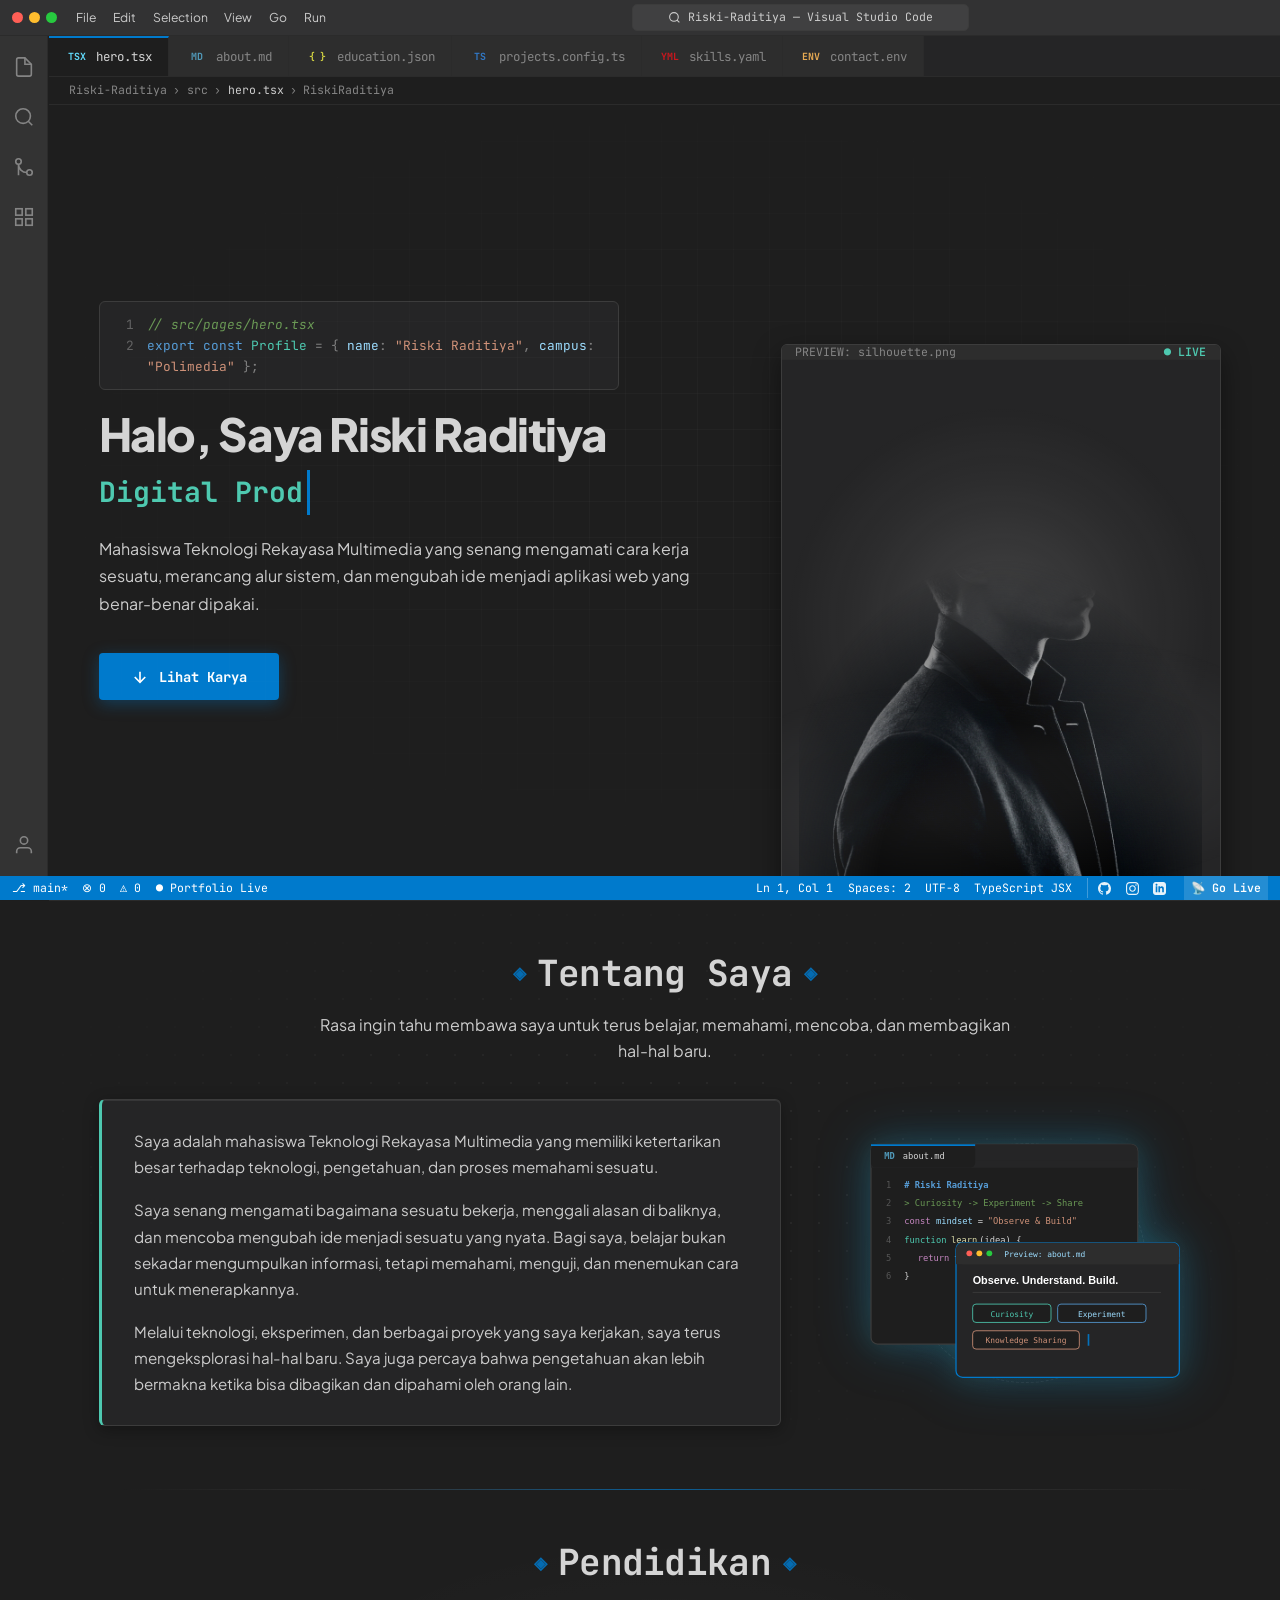
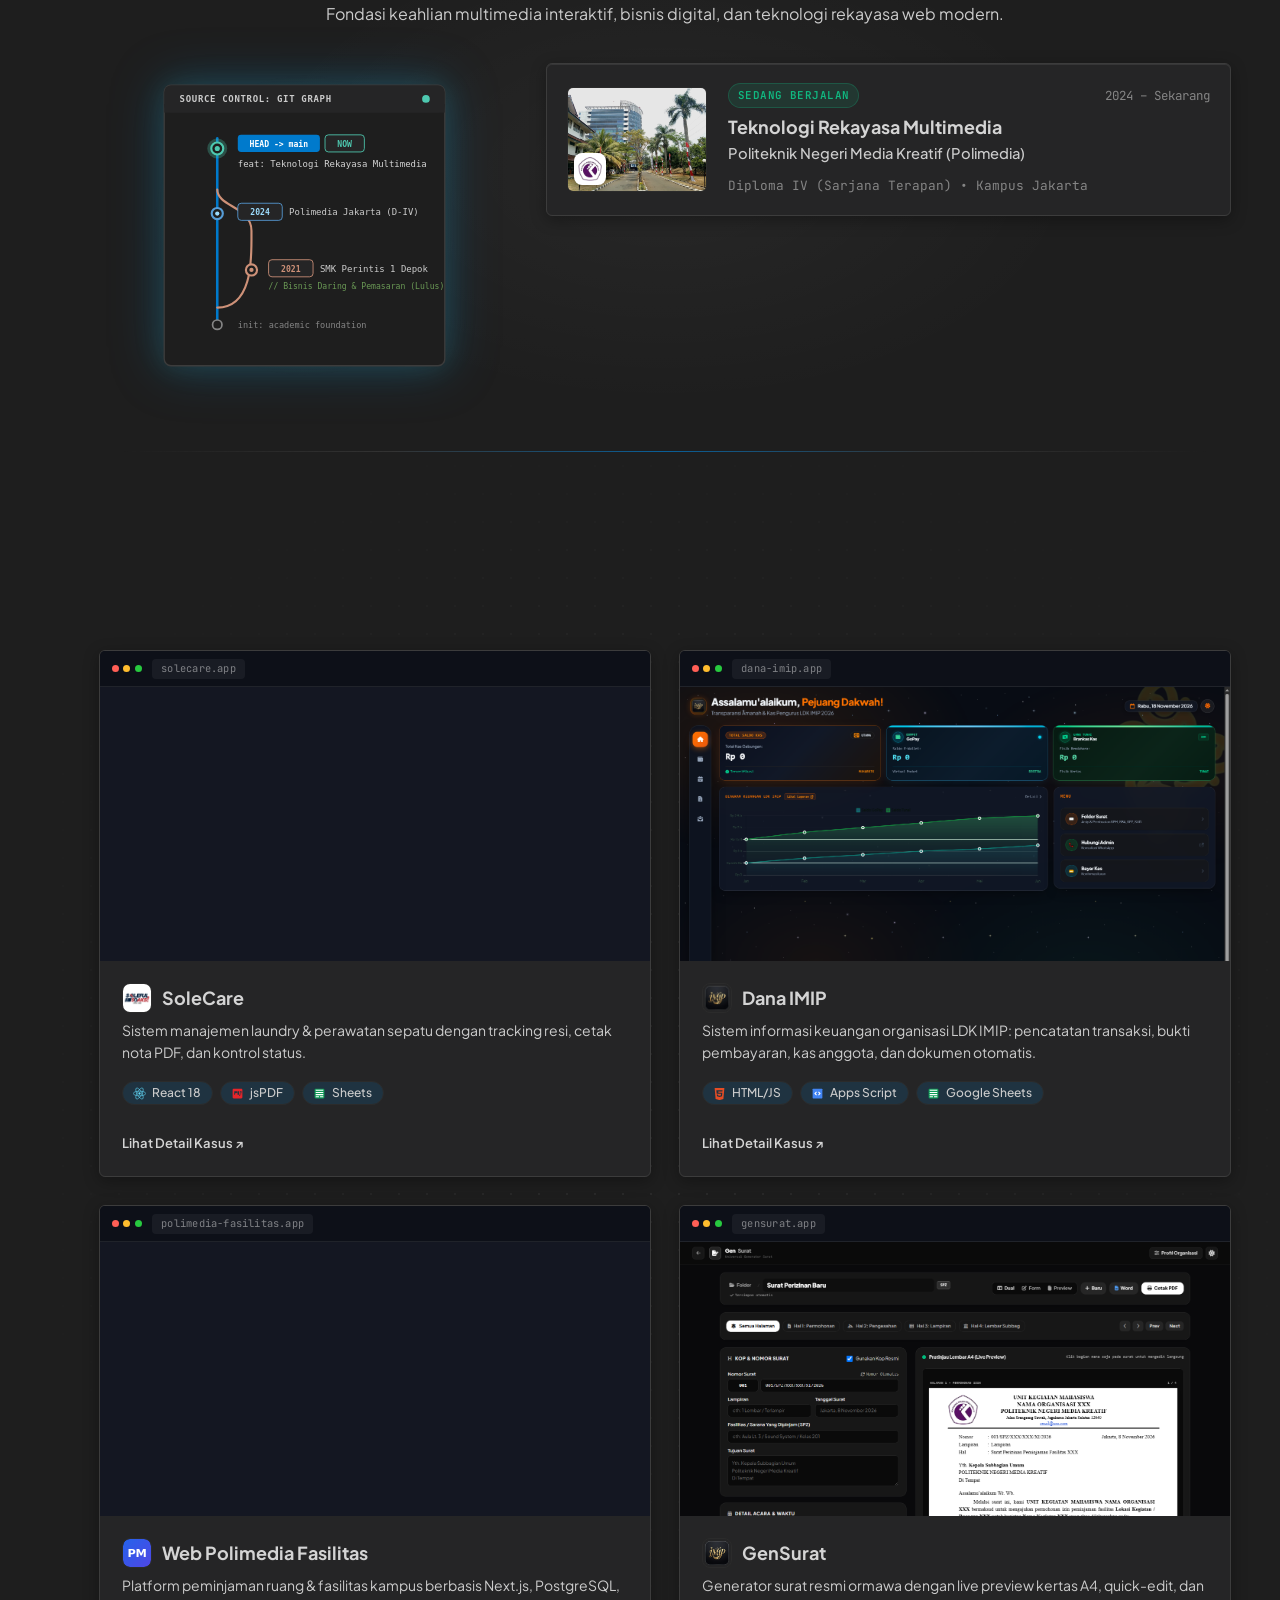
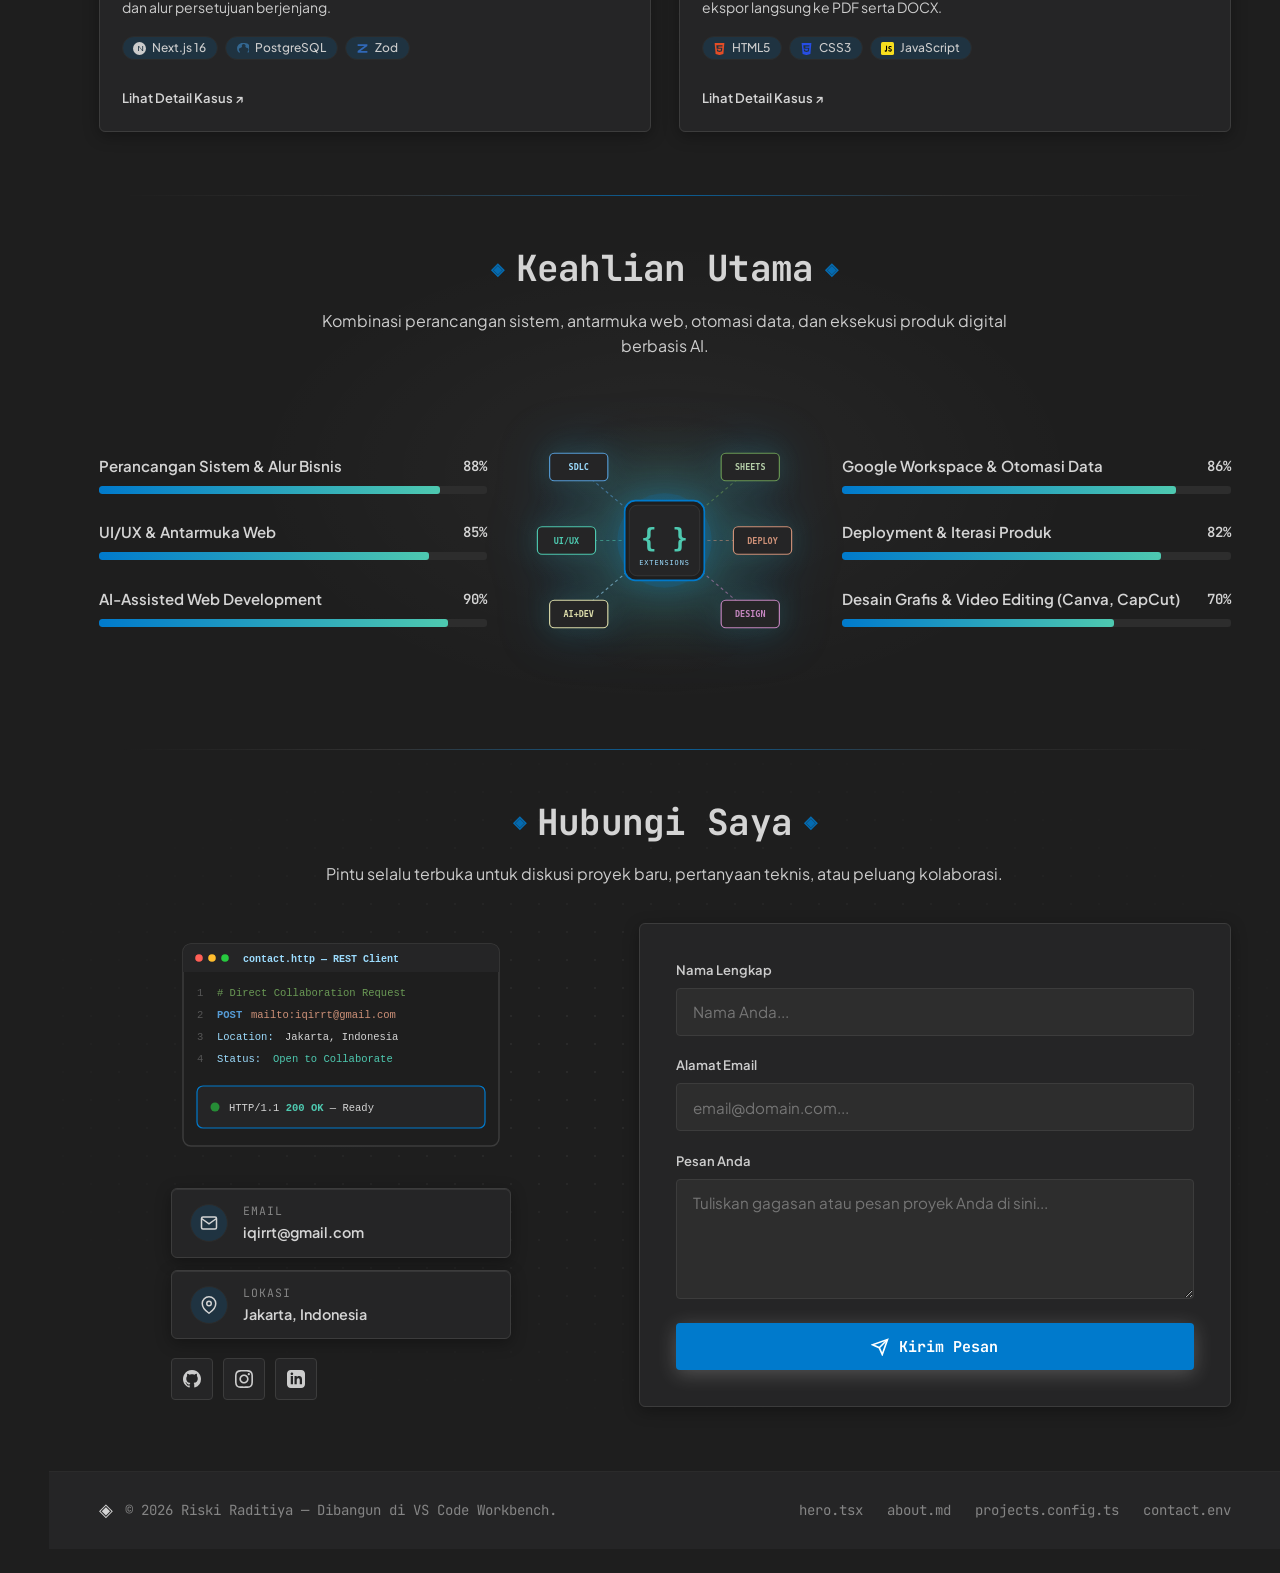
==== index.html @ ccff0685 "refactor(vscode): hapus mode terang & terminal strip, pindah tombol sosmed ke kontak dan statusbar G" ====
<!DOCTYPE html>
<html lang="id" data-theme="dark">
<head>
  <meta charset="UTF-8">
  <meta name="viewport" content="width=device-width, initial-scale=1.0, viewport-fit=cover">
  <meta name="description" content="Portofolio Web & Kreatif — Desain antarmuka modern, performa tinggi, dan pengalaman digital bernuansa VS Code Dark+.">
  <title>Portofolio Profesional — Web Developer & Creator</title>

  <link rel="preconnect" href="https://fonts.googleapis.com">
  <link rel="preconnect" href="https://fonts.gstatic.com" crossorigin>
  <link rel="stylesheet" href="https://fonts.googleapis.com/css2?family=JetBrains+Mono:ital,wght@0,400;0,500;0,600;0,700;1,400&family=Plus+Jakarta+Sans:ital,wght@0,400;0,500;0,600;0,700;0,800;1,400&family=Space+Grotesk:wght@500;600;700&display=swap">
  <link rel="stylesheet" href="css/style.css?v=vscode1">
  <link rel="stylesheet" href="css/vscode-theme.css?v=vscode3">
  <link rel="icon" href="data:image/svg+xml,<svg xmlns=%22http://www.w3.org/2000/svg%22 viewBox=%220 0 100 100%22><text y=%22.9em%22 font-size=%2290%22>◈</text></svg>">
</head>
<body>

  <!-- VS Code Window Title Bar -->
  <header class="vscode-titlebar" role="banner">
    <div class="vscode-titlebar-left">
      <div class="vscode-window-dots" aria-hidden="true">
        <span></span><span></span><span></span>
      </div>
      <nav class="vscode-menu-items" aria-label="Menu Cepat VS Code">
        <a href="#hero">File</a>
        <a href="#about">Edit</a>
        <a href="#education">Selection</a>
        <a href="#projects">View</a>
        <a href="#skills">Go</a>
        <a href="#contact">Run</a>
      </nav>
    </div>

    <div class="vscode-command-bar" aria-label="Workspace Aktif">
      <svg width="13" height="13" viewBox="0 0 24 24" fill="none" stroke="currentColor" stroke-width="2" aria-hidden="true">
        <circle cx="11" cy="11" r="8"></circle>
        <line x1="21" y1="21" x2="16.65" y2="16.65"></line>
      </svg>
      <span>Riski-Raditiya — Visual Studio Code</span>
    </div>

    <div class="vscode-titlebar-right">
      <button class="mobile-menu-toggle" type="button" aria-label="Buka Explorer Mobile">
        <svg viewBox="0 0 24 24">
          <line x1="3" y1="6" x2="21" y2="6"></line>
          <line x1="3" y1="12" x2="21" y2="12"></line>
          <line x1="3" y1="18" x2="21" y2="18"></line>
        </svg>
      </button>
    </div>
  </header>

  <!-- Mobile Navigation Drawer (VS Code Explorer Mobile) -->
  <div class="mobile-nav-drawer" role="dialog" aria-modal="true" aria-label="Explorer Navigasi Mobile">
    <div class="mobile-drawer-header">
      <span class="nav-brand-pill" style="font-family: var(--font-mono);">EXPLORER: RISKI-RADITIYA</span>
      <button class="mobile-drawer-close" type="button" aria-label="Tutup explorer">✕</button>
    </div>
    <ul class="mobile-nav-links">
      <li><a href="#hero">hero.tsx — Beranda</a></li>
      <li><a href="#about">about.md — Tentang Saya</a></li>
      <li><a href="#education">education.json — Pendidikan</a></li>
      <li><a href="#projects">projects.config.ts — Karya</a></li>
      <li><a href="#skills">skills.yaml — Keahlian</a></li>
      <li><a href="#contact">contact.env — Hubungi Saya</a></li>
    </ul>
    <div class="mobile-drawer-cta">
      <a href="#contact" class="btn-download-cv mobile-drawer-btn">
        <span>Mulai Diskusi Proyek</span>
      </a>
    </div>
  </div>

  <!-- VS Code Workbench Shell -->
  <div class="vscode-shell">
    <!-- Leftmost Activity Bar -->
    <aside class="vscode-activity-bar" aria-label="Activity Bar">
      <div class="activity-group">
        <button type="button" id="explorer-toggle-btn" class="activity-btn" title="Buka / Tutup Explorer" aria-label="Buka atau tutup Explorer Sidebar" aria-expanded="false" aria-controls="vscode-sidebar">
          <svg viewBox="0 0 24 24"><path d="M13 2H6a2 2 0 0 0-2 2v16a2 2 0 0 0 2 2h12a2 2 0 0 0 2-2V9z"></path><polyline points="13 2 13 9 20 9"></polyline></svg>
        </button>
        <a href="#projects" class="activity-btn" title="Karya & Proyek" aria-label="Karya dan Proyek">
          <svg viewBox="0 0 24 24"><circle cx="11" cy="11" r="8"></circle><line x1="21" y1="21" x2="16.65" y2="16.65"></line></svg>
        </a>
        <a href="https://github.com/bendaharakerenbgtt" target="_blank" rel="noopener noreferrer" class="activity-btn" title="Source Control (GitHub)" aria-label="GitHub Repository">
          <svg viewBox="0 0 24 24"><circle cx="18" cy="18" r="3"></circle><circle cx="6" cy="6" r="3"></circle><path d="M6 21V9a9 9 0 0 0 9 9"></path></svg>
        </a>
        <a href="#skills" class="activity-btn" title="Extensions (Keahlian)" aria-label="Keahlian Utama">
          <svg viewBox="0 0 24 24"><rect x="3" y="3" width="7" height="7"></rect><rect x="14" y="3" width="7" height="7"></rect><rect x="14" y="14" width="7" height="7"></rect><rect x="3" y="14" width="7" height="7"></rect></svg>
        </a>
      </div>
      <div class="activity-group">
        <a href="#contact" class="activity-btn" title="Kontak (iqirrt@gmail.com)" aria-label="Kontak">
          <svg viewBox="0 0 24 24"><path d="M20 21v-2a4 4 0 0 0-4-4H8a4 4 0 0 0-4 4v2"></path><circle cx="12" cy="7" r="4"></circle></svg>
        </a>
      </div>
    </aside>

    <!-- Explorer Sidebar (Closed by Default) -->
    <aside class="vscode-sidebar collapsed" id="vscode-sidebar" aria-label="Explorer Sidebar">
      <div>
        <div class="sidebar-header">
          <span>Explorer</span>
          <span>•••</span>
        </div>
        <div class="explorer-group-title">
          <span>▾</span>
          <span>RISKI-RADITIYA</span>
        </div>
        <ul class="explorer-tree">
          <li class="explorer-folder">▾ src/</li>
          <li><a href="#hero" class="explorer-file-link active" data-section="hero"><span class="file-badge badge-tsx">TSX</span><span>hero.tsx</span></a></li>
          <li><a href="#about" class="explorer-file-link" data-section="about"><span class="file-badge badge-md">MD</span><span>about.md</span></a></li>
          <li><a href="#education" class="explorer-file-link" data-section="education"><span class="file-badge badge-json">{ }</span><span>education.json</span></a></li>
          <li><a href="#projects" class="explorer-file-link" data-section="projects"><span class="file-badge badge-ts">TS</span><span>projects.config.ts</span></a></li>
          <li><a href="#skills" class="explorer-file-link" data-section="skills"><span class="file-badge badge-yml">YML</span><span>skills.yaml</span></a></li>
          <li><a href="#contact" class="explorer-file-link" data-section="contact"><span class="file-badge badge-env">ENV</span><span>contact.env</span></a></li>
        </ul>
      </div>

      <div class="sidebar-outline">
        <div class="sidebar-outline-title">Timeline &amp; Status</div>
        <div class="outline-item"><span class="outline-dot-live"></span><span>2024 • Polimedia</span></div>
        <div class="outline-item"><span style="color: var(--syn-comment);">✓</span><span>2021 • SMK Perintis 1</span></div>
        <div class="outline-item"><span style="color: var(--syn-var);">★</span><span>4 Proyek Nyata</span></div>
      </div>
    </aside>

    <!-- Main Editor Pane -->
    <div class="vscode-editor-area">
      <!-- Sticky Tabs + Breadcrumb Bar -->
      <div class="vscode-editor-topbar">
        <nav class="vscode-tabs-bar" aria-label="Editor File Tabs">
          <a href="#hero" class="vscode-tab active" data-section="hero"><span class="file-badge badge-tsx">TSX</span>hero.tsx</a>
          <a href="#about" class="vscode-tab" data-section="about"><span class="file-badge badge-md">MD</span>about.md</a>
          <a href="#education" class="vscode-tab" data-section="education"><span class="file-badge badge-json">{ }</span>education.json</a>
          <a href="#projects" class="vscode-tab" data-section="projects"><span class="file-badge badge-ts">TS</span>projects.config.ts</a>
          <a href="#skills" class="vscode-tab" data-section="skills"><span class="file-badge badge-yml">YML</span>skills.yaml</a>
          <a href="#contact" class="vscode-tab" data-section="contact"><span class="file-badge badge-env">ENV</span>contact.env</a>
        </nav>
        <div class="vscode-breadcrumbs" id="vscode-breadcrumbs">
          <span>Riski-Raditiya</span>
          <span>›</span>
          <span>src</span>
          <span>›</span>
          <span class="breadcrumb-active" id="breadcrumb-file">hero.tsx</span>
          <span>›</span>
          <span id="breadcrumb-symbol">RiskiRaditiya</span>
        </div>
      </div>

      <main id="main-content">
    
    <!-- 1. HERO SECTION (hero.tsx) -->
    <section class="hero-section ide-section-wrap" id="hero" aria-label="Pengenalan Utama">
      <div class="hero-container">
        <div class="hero-grid">
          <!-- Left Column: Code Definition + Information & Actions -->
          <div class="hero-text-content">
            <div class="ide-hero-code" aria-hidden="true">
              <div class="ide-code-line"><span class="ide-ln">1</span><span><span class="syn-cmt">// src/pages/hero.tsx</span></span></div>
              <div class="ide-code-line"><span class="ide-ln">2</span><span><span class="syn-kw">export const</span> <span class="syn-type">Profile</span> <span class="syn-p">=</span> <span class="syn-p">{</span> <span class="syn-var">name</span><span class="syn-p">:</span> <span class="syn-str">"Riski Raditiya"</span><span class="syn-p">,</span> <span class="syn-var">campus</span><span class="syn-p">:</span> <span class="syn-str">"Polimedia"</span> <span class="syn-p">};</span></span></div>
            </div>

            <h1 class="hero-main-title">Halo, Saya Riski Raditiya</h1>
            
            <!-- Typewriter Headline -->
            <div class="hero-typewriter-container">
              <span class="typewriter-text" id="hero-typewriter-text">Digital Product Builder</span>
            </div>

            <p class="hero-description">
              Mahasiswa Teknologi Rekayasa Multimedia yang senang mengamati cara kerja sesuatu, merancang alur sistem, dan mengubah ide menjadi aplikasi web yang benar-benar dipakai.
            </p>

            <!-- Action Row (Lihat Karya) -->
            <div class="hero-action-row">
              <a href="#projects" class="btn-download-cv">
                <svg viewBox="0 0 24 24" fill="none" stroke="currentColor">
                  <line x1="12" y1="5" x2="12" y2="19"></line>
                  <polyline points="19 12 12 19 5 12"></polyline>
                </svg>
                <span>Lihat Karya</span>
              </a>
            </div>
          </div>

          <!-- Right Column: VS Code Preview Pane (Silhouette) -->
          <div class="hero-artwork-container">
            <div class="ide-preview-pane">
              <div class="ide-preview-header">
                <span>PREVIEW: silhouette.png</span>
                <span class="ide-preview-badge">● LIVE</span>
              </div>
              <div class="hero-portrait-frame">
                <img src="assets/images/hero-silhouette-modern.jpg" alt="Siluet Modern Profesional dengan Aura Putih Bercahaya" width="500" height="650" class="hero-silhouette-img">
              </div>
            </div>
          </div>
        </div>
      </div>
    </section>

    <!-- 3. ABOUT ME SECTION -->
    <section class="about-section" id="about" aria-labelledby="about-title">
      <div class="container">
        <div class="section-common-header">
          <h2 class="section-title" id="about-title">
            <span class="section-glyph-accent">◈</span> Tentang Saya <span class="section-glyph-accent">◈</span>
          </h2>
          <p class="section-subtitle">
            Rasa ingin tahu membawa saya untuk terus belajar, memahami, mencoba, dan membagikan hal-hal baru.
          </p>
        </div>

        <!-- Bio Narrative Card & Visual Spotlight -->
        <div class="about-hero-grid">
          <div class="about-bio-text about-bio-card">
            <p class="about-intro-p">
              Saya adalah mahasiswa Teknologi Rekayasa Multimedia yang memiliki ketertarikan besar terhadap teknologi, pengetahuan, dan proses memahami sesuatu.
            </p>
            <p class="about-intro-p">
              Saya senang mengamati bagaimana sesuatu bekerja, menggali alasan di baliknya, dan mencoba mengubah ide menjadi sesuatu yang nyata. Bagi saya, belajar bukan sekadar mengumpulkan informasi, tetapi memahami, menguji, dan menemukan cara untuk menerapkannya.
            </p>
            <p class="about-intro-p">
              Melalui teknologi, eksperimen, dan berbagai proyek yang saya kerjakan, saya terus mengeksplorasi hal-hal baru. Saya juga percaya bahwa pengetahuan akan lebih bermakna ketika bisa dibagikan dan dipahami oleh orang lain.
            </p>
          </div>

          <!-- Visual Observer Showcase -->
          <div class="about-visual-showcase">
            <div class="fan-visual-wrapper">
              <img src="assets/images/about-vscode-markdown.svg" alt="VS Code Split Editor dan Markdown Preview about.md" width="420" height="340">
            </div>
          </div>
        </div>
      </div>
    </section>


    <!-- 5. EDUCATION SECTION (2-Col Desktop / Stacked Mobile) -->
    <section class="education-section" id="education" aria-labelledby="edu-title">
      <div class="container">
        <div class="section-common-header">
          <h2 class="section-title" id="edu-title">
            <span class="section-glyph-accent">◈</span> Pendidikan <span class="section-glyph-accent">◈</span>
          </h2>
          <p class="section-subtitle">
            Fondasi keahlian multimedia interaktif, bisnis digital, dan teknologi rekayasa web modern.
          </p>
        </div>

        <div class="education-grid">
          <!-- Left Column: VS Code Git Graph Academic Timeline -->
          <div class="education-visual-col">
            <img src="assets/images/edu-vscode-git-graph.svg" alt="VS Code Source Control Git Graph Perjalanan Pendidikan" width="380" height="380">
          </div>

          <!-- Right Column: Education Timeline Cards -->
          <div class="education-timeline-col">
            <div class="edu-card">
              <div class="edu-card-body">
                <div class="edu-thumb-wrapper">
                  <img src="assets/images/foto_polimedia.jpg?v=2" alt="Gedung Kampus Politeknik Negeri Media Kreatif Jakarta" class="edu-thumb-img" loading="lazy">
                  <div class="edu-logo-floating">
                    <img src="assets/images/logo_polimedia.png?v=2" alt="Logo Politeknik Negeri Media Kreatif" class="edu-logo-img">
                  </div>
                </div>
                <div class="edu-info">
                  <div class="edu-top-row">
                    <span class="edu-status-badge">Sedang Berjalan</span>
                    <span class="edu-period">2024 – Sekarang</span>
                  </div>
                  <h3 class="edu-degree">Teknologi Rekayasa Multimedia</h3>
                  <div class="edu-institution">Politeknik Negeri Media Kreatif (Polimedia)</div>
                  <div class="edu-meta-badge">Diploma IV (Sarjana Terapan) &bull; Kampus Jakarta</div>
                </div>
              </div>
            </div>

            <div class="edu-card">
              <div class="edu-card-body">
                <div class="edu-thumb-wrapper">
                  <img src="assets/images/foto_smk_2.jpg?v=2" alt="Gedung Kampus SMK Perintis 1 Depok" class="edu-thumb-img" loading="lazy">
                  <div class="edu-logo-floating">
                    <img src="assets/images/logo_perintis.png?v=2" alt="Logo SMK Perintis 1 Depok" class="edu-logo-img">
                  </div>
                </div>
                <div class="edu-info">
                  <div class="edu-top-row">
                    <span class="edu-status-badge edu-status-alumni">Lulus</span>
                    <span class="edu-period">2021 – 2024</span>
                  </div>
                  <h3 class="edu-degree">Bisnis Daring dan Pemasaran (BDP)</h3>
                  <div class="edu-institution">SMK Perintis 1 Depok</div>
                  <div class="edu-meta-badge">Sekolah Menengah Kejuruan &bull; Kota Depok</div>
                </div>
              </div>
            </div>
          </div>
        </div>
      </div>
    </section>

    <!-- 6. PROJECTS SECTION (3x2 Grid Desktop / Single Col Mobile) -->
    <section class="projects-section" id="projects" aria-labelledby="projects-title">
      <div class="container">
        <div class="section-common-header">
          <h2 class="section-title" id="projects-title">
            <span class="section-glyph-accent">◈</span> Karya & Proyek <span class="section-glyph-accent">◈</span>
          </h2>
          <p class="section-subtitle">
            Kompilasi aplikasi web fungsional, antarmuka digital presisi, dan eksperimen rekayasa nyata.
          </p>
        </div>

        <div class="projects-6grid">
          <!-- Project 1: Solecare -->
          <div class="project-card" style="cursor: pointer;" onclick="window.location.href='project-detail.html?id=solecare'">
            <div class="project-thumbnail-wrapper has-browser-frame">
              <div class="browser-mockup-bar" aria-hidden="true">
                <div class="browser-dots"><span></span><span></span><span></span></div>
                <span class="browser-url">solecare.app</span>
              </div>
              <img src="assets/projects/solecare/01_beranda_pc.png" alt="Tampilan Aplikasi SoleCare" width="600" height="380" loading="lazy" decoding="async">
            </div>
            <div class="project-body">
              <div class="project-header-row">
                <div class="project-title-row">
                  <img src="assets/projects/solecare/logo.jpg" alt="Logo SoleCare" class="project-logo-badge" width="32" height="32" loading="lazy">
                  <h3 class="project-title">SoleCare</h3>
                </div>
                <p class="project-desc-short">Sistem manajemen laundry &amp; perawatan sepatu dengan tracking resi, cetak nota PDF, dan kontrol status.</p>
                <div class="project-tags">
                  <span class="project-tag">
                    <svg viewBox="-11.5 -10.23174 23 20.46348" width="13" height="13" fill="none"><circle cx="0" cy="0" r="2.05" fill="#61dafb"/><g stroke="#61dafb" stroke-width="1"><ellipse rx="11" ry="4.2"/><ellipse rx="11" ry="4.2" transform="rotate(60)"/><ellipse rx="11" ry="4.2" transform="rotate(120)"/></g></svg>
                    <span>React 18</span>
                  </span>
                  <span class="project-tag">
                    <svg viewBox="0 0 24 24" width="13" height="13" fill="#E5252A"><path d="M19 3H5c-1.1 0-2 .9-2 2v14c0 1.1.9 2 2 2h14c1.1 0 2-.9 2-2V5c0-1.1-.9-2-2-2zm-9.5 8.5h-2v3H6V8h3.5c1.4 0 2 .9 2 1.75 0 1-.7 1.75-2 1.75zm5.5 3H12V8h3c1.7 0 2.5 1.1 2.5 3.25S16.7 14.5 15 14.5zm4.5-4h-2.5v1.5h2v1.5h-2v2.5H15V8h4.5v1.5z"/></svg>
                    <span>jsPDF</span>
                  </span>
                  <span class="project-tag">
                    <svg viewBox="0 0 24 24" width="13" height="13"><path fill="#0F9D58" d="M19 3H5c-1.1 0-2 .9-2 2v14c0 1.1.9 2 2 2h14c1.1 0 2-.9 2-2V5c0-1.1-.9-2-2-2z"/><path fill="#FFF" d="M19 11H5V9h14v2zm0 4H5v-2h14v2zm-8 4H5v-2h6v2zm8 0h-6v-2h6v2zM19 7H5V5h14v2z"/></svg>
                    <span>Sheets</span>
                  </span>
                </div>
              </div>
              <a href="project-detail.html?id=solecare" class="project-action-link" onclick="event.stopPropagation();">Lihat Detail Kasus ↗</a>
            </div>
          </div>

          <!-- Project 2: Dana IMIP (Bendahara2026) -->
          <div class="project-card" style="cursor: pointer;" onclick="window.location.href='project-detail.html?id=bendahara-2026'">
            <div class="project-thumbnail-wrapper has-browser-frame">
              <div class="browser-mockup-bar" aria-hidden="true">
                <div class="browser-dots"><span></span><span></span><span></span></div>
                <span class="browser-url">dana-imip.app</span>
              </div>
              <img src="assets/projects/dana-imip/01_dashboard_pc.png" alt="Dashboard Aplikasi Dana IMIP" width="600" height="380" loading="lazy" decoding="async">
            </div>
            <div class="project-body">
              <div class="project-header-row">
                <div class="project-title-row">
                  <img src="assets/projects/dana-imip/logo.png" alt="Logo Dana IMIP" class="project-logo-badge" width="32" height="32" loading="lazy">
                  <h3 class="project-title">Dana IMIP</h3>
                </div>
                <p class="project-desc-short">Sistem informasi keuangan organisasi LDK IMIP: pencatatan transaksi, bukti pembayaran, kas anggota, dan dokumen otomatis.</p>
                <div class="project-tags">
                  <span class="project-tag">
                    <svg viewBox="0 0 24 24" width="13" height="13" fill="#E44D26"><path d="M3 2l1.8 20.2 7.2 2 7.2-2L21 2H3zm14.4 6.3h-7.6l.2 2.3h7.2l-.6 6.7-4.6 1.3-4.6-1.3-.3-3.6h2.2l.2 1.9 2.5.7 2.5-.7.3-3H6.8L6.2 6.1h11.4l-.2 2.2z"/></svg>
                    <span>HTML/JS</span>
                  </span>
                  <span class="project-tag">
                    <svg viewBox="0 0 24 24" width="13" height="13"><path fill="#4285F4" d="M4 3h16c.55 0 1 .45 1 1v16c0 .55-.45 1-1 1H4c-.55 0-1-.45-1-1V4c0-.55.45-1 1-1z"/><path fill="#FFF" d="M9.5 8.5L6 12l3.5 3.5 1.4-1.4L8.8 12l2.1-2.1L9.5 8.5zm5 0l-1.4 1.4 2.1 2.1-2.1 2.1 1.4 1.4 3.5-3.5-3.5-3.5z"/></svg>
                    <span>Apps Script</span>
                  </span>
                  <span class="project-tag">
                    <svg viewBox="0 0 24 24" width="13" height="13"><path fill="#0F9D58" d="M19 3H5c-1.1 0-2 .9-2 2v14c0 1.1.9 2 2 2h14c1.1 0 2-.9 2-2V5c0-1.1-.9-2-2-2z"/><path fill="#FFF" d="M19 11H5V9h14v2zm0 4H5v-2h14v2zm-8 4H5v-2h6v2zm8 0h-6v-2h6v2zM19 7H5V5h14v2z"/></svg>
                    <span>Google Sheets</span>
                  </span>
                </div>
              </div>
              <a href="project-detail.html?id=bendahara-2026" class="project-action-link" onclick="event.stopPropagation();">Lihat Detail Kasus ↗</a>
            </div>
          </div>

          <!-- Project 3: Polimedia Fasilitas -->
          <div class="project-card" style="cursor: pointer;" onclick="window.location.href='project-detail.html?id=polimedia-fasilitas'">
            <div class="project-thumbnail-wrapper has-browser-frame">
              <div class="browser-mockup-bar" aria-hidden="true">
                <div class="browser-dots"><span></span><span></span><span></span></div>
                <span class="browser-url">polimedia-fasilitas.app</span>
              </div>
              <img src="assets/projects/polimedia-fasilitas/01_landing_pc.png" alt="Portal Polimedia Fasilitas" width="600" height="380" loading="lazy" decoding="async">
            </div>
            <div class="project-body">
              <div class="project-header-row">
                <div class="project-title-row">
                  <img src="assets/projects/polimedia-fasilitas/logo.svg" alt="Logo Polimedia Fasilitas" class="project-logo-badge" width="32" height="32" loading="lazy">
                  <h3 class="project-title">Web Polimedia Fasilitas</h3>
                </div>
                <p class="project-desc-short">Platform peminjaman ruang &amp; fasilitas kampus berbasis Next.js, PostgreSQL, dan alur persetujuan berjenjang.</p>
                <div class="project-tags">
                  <span class="project-tag">
                    <svg viewBox="0 0 24 24" width="13" height="13" fill="currentColor"><path d="M12 0a12 12 0 1 0 12 12A12.014 12.014 0 0 0 12 0zm5.1 16.5l-6-7.8v7.8H9.5V7.5h1.6l6 7.8V7.5h1.6v9z"/></svg>
                    <span>Next.js 16</span>
                  </span>
                  <span class="project-tag">
                    <svg viewBox="0 0 24 24" width="13" height="13" fill="#336791"><path d="M12 2C6.5 2 2 6.5 2 12c0 3.6 1.9 6.7 4.8 8.4V17c-.9-.6-1.5-1.7-1.5-2.9 0-1.9 1.6-3.5 3.5-3.5h.7c.3-.8.9-1.5 1.7-1.9-.3-.5-.5-1.1-.5-1.7 0-1.9 1.6-3.5 3.5-3.5s3.5 1.6 3.5 3.5c0 .6-.2 1.2-.5 1.7.8.4 1.4 1.1 1.7 1.9h.7c1.9 0 3.5 1.6 3.5 3.5 0 1.2-.6 2.3-1.5 2.9v3.4c2.9-1.7 4.8-4.8 4.8-8.4 0-5.5-4.5-10-10-10z"/></svg>
                    <span>PostgreSQL</span>
                  </span>
                  <span class="project-tag">
                    <svg viewBox="0 0 24 24" width="13" height="13" fill="#3068B7"><path d="M3 4h18v3.5L8.5 16.5H21V20H3v-3.5L15.5 7.5H3V4z"/></svg>
                    <span>Zod</span>
                  </span>
                </div>
              </div>
              <a href="project-detail.html?id=polimedia-fasilitas" class="project-action-link" onclick="event.stopPropagation();">Lihat Detail Kasus ↗</a>
            </div>
          </div>

          <!-- Project 4: GenSurat -->
          <div class="project-card" style="cursor: pointer;" onclick="window.location.href='project-detail.html?id=universal-surat'">
            <div class="project-thumbnail-wrapper has-browser-frame">
              <div class="browser-mockup-bar" aria-hidden="true">
                <div class="browser-dots"><span></span><span></span><span></span></div>
                <span class="browser-url">gensurat.app</span>
              </div>
              <img src="assets/projects/gensurat/01_editor_spz_pc.png" alt="Editor Live Preview GenSurat" width="600" height="380" loading="lazy" decoding="async">
            </div>
            <div class="project-body">
              <div class="project-header-row">
                <div class="project-title-row">
                  <img src="assets/projects/gensurat/logo.png" alt="Logo GenSurat" class="project-logo-badge" width="32" height="32" loading="lazy">
                  <h3 class="project-title">GenSurat</h3>
                </div>
                <p class="project-desc-short">Generator surat resmi ormawa dengan live preview kertas A4, quick-edit, dan ekspor langsung ke PDF serta DOCX.</p>
                <div class="project-tags">
                  <span class="project-tag">
                    <svg viewBox="0 0 24 24" width="13" height="13" fill="#E44D26"><path d="M3 2l1.8 20.2 7.2 2 7.2-2L21 2H3zm14.4 6.3h-7.6l.2 2.3h7.2l-.6 6.7-4.6 1.3-4.6-1.3-.3-3.6h2.2l.2 1.9 2.5.7 2.5-.7.3-3H6.8L6.2 6.1h11.4l-.2 2.2z"/></svg>
                    <span>HTML5</span>
                  </span>
                  <span class="project-tag">
                    <svg viewBox="0 0 24 24" width="13" height="13" fill="#264DE4"><path d="M3 2l1.8 20.2 7.2 2 7.2-2L21 2H3zm14.4 6.3h-7.6l.2 2.3h7.2l-.6 6.7-4.6 1.3-4.6-1.3-.3-3.6h2.2l.2 1.9 2.5.7 2.5-.7.3-3H6.8L6.2 6.1h11.4l-.2 2.2z"/></svg>
                    <span>CSS3</span>
                  </span>
                  <span class="project-tag">
                    <svg viewBox="0 0 24 24" width="13" height="13"><rect width="24" height="24" fill="#F7DF1E" rx="3"/><path d="M7 17.5c1 .5 2.2.8 3.2.1.8-.5 1-1.6 1-3.6V7h-2v7c0 .8-.2 1.2-.7 1.4-.4.1-.9.1-1.5-.1v2.2zm7.6-.2c1.2.6 2.5.9 3.8.3 1.2-.6 1.6-1.8 1.6-3 0-2.3-2.3-2.6-3.5-3.1-.7-.3-1-.6-1-1.1 0-.6.5-1 1.3-1 .8 0 1.6.3 2.1.6l.8-1.7c-.8-.5-1.8-.7-2.9-.7-1.8 0-3.3 1.1-3.3 2.9 0 2.2 2.3 2.5 3.5 3 .7.3 1 .6 1 1.1 0 .7-.6 1.1-1.5 1.1-.9 0-1.9-.4-2.5-.8l-.9 1.6z"/></svg>
                    <span>JavaScript</span>
                  </span>
                </div>
              </div>
              <a href="project-detail.html?id=universal-surat" class="project-action-link" onclick="event.stopPropagation();">Lihat Detail Kasus ↗</a>
            </div>
          </div>
        </div>
      </div>
    </section>

    <!-- 7. SKILLS SECTION (3-Col Desktop / Stacked Mobile) -->
    <section class="skills-section" id="skills" aria-labelledby="skills-title">
      <div class="container">
        <div class="section-common-header">
          <h2 class="section-title" id="skills-title">
            <span class="section-glyph-accent">◈</span> Keahlian Utama <span class="section-glyph-accent">◈</span>
          </h2>
          <p class="section-subtitle">
            Kombinasi perancangan sistem, antarmuka web, otomasi data, dan eksekusi produk digital berbasis AI.
          </p>
        </div>

        <div class="skills-3col-grid">
          <!-- Left Column (3 Skills) -->
          <div class="skill-list-col">
            <div class="skill-item">
              <div class="skill-meta">
                <span>Perancangan Sistem &amp; Alur Bisnis</span>
                <span class="skill-pct">88%</span>
              </div>
              <div class="skill-track">
                <div class="skill-fill-bar" data-pct="88%" style="width: 0%;"></div>
              </div>
            </div>

            <div class="skill-item">
              <div class="skill-meta">
                <span>UI/UX &amp; Antarmuka Web</span>
                <span class="skill-pct">85%</span>
              </div>
              <div class="skill-track">
                <div class="skill-fill-bar" data-pct="85%" style="width: 0%;"></div>
              </div>
            </div>

            <div class="skill-item">
              <div class="skill-meta">
                <span>AI-Assisted Web Development</span>
                <span class="skill-pct">90%</span>
              </div>
              <div class="skill-track">
                <div class="skill-fill-bar" data-pct="90%" style="width: 0%;"></div>
              </div>
            </div>
          </div>

          <!-- Center Column (VS Code Extensions Hub Visual) -->
          <div class="skills-center-visual">
            <img src="assets/images/skills-vscode-extensions.svg" alt="VS Code Extensions dan Stack Keahlian Utama" width="380" height="380">
          </div>

          <!-- Right Column (3 Skills) -->
          <div class="skill-list-col">
            <div class="skill-item">
              <div class="skill-meta">
                <span>Google Workspace &amp; Otomasi Data</span>
                <span class="skill-pct">86%</span>
              </div>
              <div class="skill-track">
                <div class="skill-fill-bar" data-pct="86%" style="width: 0%;"></div>
              </div>
            </div>

            <div class="skill-item">
              <div class="skill-meta">
                <span>Deployment &amp; Iterasi Produk</span>
                <span class="skill-pct">82%</span>
              </div>
              <div class="skill-track">
                <div class="skill-fill-bar" data-pct="82%" style="width: 0%;"></div>
              </div>
            </div>

            <div class="skill-item">
              <div class="skill-meta">
                <span>Desain Grafis &amp; Video Editing (Canva, CapCut)</span>
                <span class="skill-pct">70%</span>
              </div>
              <div class="skill-track">
                <div class="skill-fill-bar" data-pct="70%" style="width: 0%;"></div>
              </div>
            </div>
          </div>
        </div>
      </div>
    </section>

    <!-- 8. CONTACT SECTION (2-Col Desktop / Stacked Mobile) -->
    <section class="contact-section" id="contact" aria-labelledby="contact-title">
      <div class="container">
        <div class="section-common-header">
          <h2 class="section-title" id="contact-title">
            <span class="section-glyph-accent">◈</span> Hubungi Saya <span class="section-glyph-accent">◈</span>
          </h2>
          <p class="section-subtitle">
            Pintu selalu terbuka untuk diskusi proyek baru, pertanyaan teknis, atau peluang kolaborasi.
          </p>
        </div>

        <div class="contact-2col-grid">
          <!-- Left Column: VS Code REST Client & Direct Contacts -->
          <div class="contact-left-visual">
            <div class="contact-phone-stage" aria-hidden="true" style="max-width: 340px; aspect-ratio: 340 / 230;">
              <svg viewBox="0 0 340 230" width="100%" height="100%">
                <defs>
                  <radialGradient id="httpAura" cx="50%" cy="50%" r="55%">
                    <stop offset="0%" stop-color="#007acc" stop-opacity="0.28" />
                    <stop offset="100%" stop-color="#1e1e1e" stop-opacity="0" />
                  </radialGradient>
                </defs>
                <ellipse cx="170" cy="115" rx="160" ry="105" fill="url(#httpAura)" />
                <rect x="12" y="14" width="316" height="202" rx="8" fill="#1e1e1e" stroke="#3c3c3c" stroke-width="1.5" />
                <rect x="12" y="14" width="316" height="28" rx="8" fill="#252526" />
                <rect x="12" y="34" width="316" height="8" fill="#252526" />
                <circle cx="28" cy="28" r="3.8" fill="#ff5f56" />
                <circle cx="41" cy="28" r="3.8" fill="#ffbd2e" />
                <circle cx="54" cy="28" r="3.8" fill="#27c93f" />
                <text x="72" y="32" fill="#9cdcfe" font-family="ui-monospace, Consolas, monospace" font-size="10" font-weight="600">contact.http — REST Client</text>
                <g font-family="ui-monospace, Consolas, monospace" font-size="10.5">
                  <text x="26" y="66" fill="#555555">1</text>
                  <text x="46" y="66" fill="#6a9955"># Direct Collaboration Request</text>
                  <text x="26" y="88" fill="#555555">2</text>
                  <text x="46" y="88" fill="#569cd6" font-weight="700">POST</text>
                  <text x="80" y="88" fill="#ce9178">mailto:iqirrt@gmail.com</text>
                  <text x="26" y="110" fill="#555555">3</text>
                  <text x="46" y="110" fill="#9cdcfe">Location:</text>
                  <text x="114" y="110" fill="#d4d4d4">Jakarta, Indonesia</text>
                  <text x="26" y="132" fill="#555555">4</text>
                  <text x="46" y="132" fill="#9cdcfe">Status:</text>
                  <text x="102" y="132" fill="#4ec9b0">Open to Collaborate</text>
                </g>
                <!-- Response Pill -->
                <rect x="26" y="156" width="288" height="42" rx="6" fill="#252526" stroke="#007acc" stroke-width="1.2" />
                <circle cx="44" cy="177" r="4.5" fill="#27c93f">
                  <animate attributeName="opacity" values="1;0.35;1" dur="2s" repeatCount="indefinite" />
                </circle>
                <text x="58" y="181" fill="#d4d4d4" font-family="ui-monospace, Consolas, monospace" font-size="10.5">HTTP/1.1 <tspan fill="#4ec9b0" font-weight="700">200 OK</tspan> — Ready</text>
              </svg>
            </div>

            <!-- Direct Contact Cards -->
            <div class="contact-info-list">
              <a href="mailto:iqirrt@gmail.com" class="contact-info-item">
                <span class="contact-info-icon" aria-hidden="true">
                  <svg viewBox="0 0 24 24" fill="none" stroke="currentColor" stroke-width="2">
                    <path d="M4 4h16c1.1 0 2 .9 2 2v12c0 1.1-.9 2-2 2H4c-1.1 0-2-.9-2-2V6c0-1.1.9-2 2-2z"></path>
                    <polyline points="22,6 12,13 2,6"></polyline>
                  </svg>
                </span>
                <span class="contact-info-content">
                  <span class="contact-info-label">Email</span>
                  <span class="contact-info-val">iqirrt@gmail.com</span>
                </span>
              </a>

              <div class="contact-info-item contact-info-static">
                <span class="contact-info-icon" aria-hidden="true">
                  <svg viewBox="0 0 24 24" fill="none" stroke="currentColor" stroke-width="2">
                    <path d="M21 10c0 7-9 13-9 13s-9-6-9-13a9 9 0 0 1 18 0z"></path>
                    <circle cx="12" cy="10" r="3"></circle>
                  </svg>
                </span>
                <span class="contact-info-content">
                  <span class="contact-info-label">Lokasi</span>
                  <span class="contact-info-val">Jakarta, Indonesia</span>
                </span>
              </div>

              <div class="contact-socials-row" aria-label="Tautan Sosial Media">
                <a href="https://github.com/bendaharakerenbgtt" target="_blank" rel="noopener noreferrer" class="social-circle-btn" aria-label="GitHub" title="GitHub">
                  <svg viewBox="0 0 24 24"><path d="M12 0C5.37 0 0 5.37 0 12c0 5.31 3.435 9.795 8.205 11.385.6.105.825-.255.825-.57 0-.285-.015-1.23-.015-2.235-3.015.555-3.795-.735-4.035-1.41-.135-.345-.72-1.41-1.23-1.695-.42-.225-1.02-.78-.015-.795.945-.015 1.62.87 1.845 1.23 1.08 1.815 2.805 1.305 3.495.99.105-.78.42-1.305.765-1.605-2.67-.3-5.46-1.335-5.46-5.925 0-1.305.465-2.385 1.23-3.225-.12-.3-.54-1.53.12-3.18 0 0 1.005-.315 3.3 1.23.96-.27 1.98-.405 3-.405s2.04.135 3 .405c2.295-1.56 3.3-1.23 3.3-1.23.66 1.65.24 2.88.12 3.18.765.84 1.23 1.905 1.23 3.225 0 4.605-2.805 5.625-5.475 5.925.435.375.81 1.095.81 2.22 0 1.605-.015 2.895-.015 3.3 0 .315.225.69.825.57A12.02 12.02 0 0024 12c0-6.63-5.37-12-12-12z"/></svg>
                </a>
                <a href="https://www.instagram.com/iqrl__" target="_blank" rel="noopener noreferrer" class="social-circle-btn" aria-label="Instagram" title="Instagram">
                  <svg viewBox="0 0 24 24"><path d="M12 2.163c3.204 0 3.584.012 4.85.07 3.252.148 4.771 1.691 4.919 4.919.058 1.265.069 1.645.069 4.849 0 3.205-.012 3.584-.069 4.849-.149 3.225-1.664 4.771-4.919 4.919-1.266.058-1.644.07-4.85.07-3.204 0-3.584-.012-4.849-.07-3.26-.149-4.771-1.699-4.919-4.92-.058-1.265-.07-1.644-.07-4.849 0-3.204.013-3.583.07-4.849.149-3.227 1.664-4.771 4.919-4.919 1.266-.057 1.645-.069 4.849-.069zm0-2.163c-3.259 0-3.667.014-4.947.072-4.358.2-6.78 2.618-6.98 6.98-.059 1.281-.073 1.689-.073 4.948 0 3.259.014 3.668.072 4.948.2 4.358 2.618 6.78 6.98 6.98 1.281.058 1.689.072 4.948.072 3.259 0 3.668-.014 4.948-.072 4.354-.2 6.782-2.618 6.979-6.98.059-1.28.073-1.689.073-4.948 0-3.259-.014-3.667-.072-4.947-.196-4.354-2.617-6.78-6.979-6.98-1.281-.059-1.69-.073-4.949-.073zm0 5.838c-3.403 0-6.162 2.759-6.162 6.162s2.759 6.163 6.162 6.163 6.162-2.759 6.162-6.163c0-3.403-2.759-6.162-6.162-6.162zm0 10.162c-2.209 0-4-1.79-4-4 0-2.209 1.791-4 4-4s4 1.791 4 4c0 2.21-1.791 4-4 4zm6.406-11.845c-.796 0-1.441.645-1.441 1.44s.645 1.44 1.441 1.44c.795 0 1.439-.645 1.439-1.44s-.644-1.44-1.439-1.44z"/></svg>
                </a>
                <a href="https://www.linkedin.com/in/riski-raditiya-6370462b7/" target="_blank" rel="noopener noreferrer" class="social-circle-btn" aria-label="LinkedIn" title="LinkedIn">
                  <svg viewBox="0 0 24 24"><path d="M19 0h-14c-2.761 0-5 2.239-5 5v14c0 2.761 2.239 5 5 5h14c2.762 0 5-2.239 5-5v-14c0-2.761-2.238-5-5-5zm-11 19h-3v-11h3v11zm-1.5-12.268c-.966 0-1.75-.79-1.75-1.764s.784-1.764 1.75-1.764 1.75.79 1.75 1.764-.783 1.764-1.75 1.764zm13.5 12.268h-3v-5.604c0-3.368-4-3.113-4 0v5.604h-3v-11h3v1.765c1.396-2.586 7-2.777 7 2.476v6.759z"/></svg>
                </a>
              </div>
            </div>
          </div>

          <!-- Right Column: Clean Glass Form Card -->
          <div class="contact-form-card">
            <form class="contact-form" action="#" method="POST">
              <div class="form-group">
                <label for="contact-name" class="form-label">Nama Lengkap</label>
                <input type="text" id="contact-name" class="form-input" placeholder="Nama Anda..." required>
              </div>

              <div class="form-group">
                <label for="contact-email" class="form-label">Alamat Email</label>
                <input type="email" id="contact-email" class="form-input" placeholder="email@domain.com..." required>
              </div>

              <div class="form-group">
                <label for="contact-message" class="form-label">Pesan Anda</label>
                <textarea id="contact-message" class="form-textarea" placeholder="Tuliskan gagasan atau pesan proyek Anda di sini..." required></textarea>
              </div>

              <button type="submit" class="btn-send-message">
                <svg width="18" height="18" viewBox="0 0 24 24" fill="none" stroke="currentColor" stroke-width="2.2">
                  <line x1="22" y1="2" x2="11" y2="13"></line>
                  <polygon points="22 2 15 22 11 13 2 9 22 2"></polygon>
                </svg>
                <span>Kirim Pesan</span>
              </button>
            </form>
          </div>
        </div>
      </div>
    </section>

  </main>

  <!-- Footer -->
  <footer class="site-footer" role="contentinfo">
    <div class="container">
      <div class="footer-content">
        <div class="footer-left">
          <span class="footer-glyph">◈</span>
          <span>&copy; 2026 Riski Raditiya — Dibangun di VS Code Workbench.</span>
        </div>
        <ul class="footer-links">
          <li><a href="#hero">hero.tsx</a></li>
          <li><a href="#about">about.md</a></li>
          <li><a href="#projects">projects.config.ts</a></li>
          <li><a href="#contact">contact.env</a></li>
        </ul>
      </div>
    </div>
  </footer>
    </div><!-- /.vscode-editor-area -->
  </div><!-- /.vscode-shell -->

  <!-- Bottom VS Code Status Bar -->
  <footer class="vscode-statusbar" aria-label="VS Code Status Bar">
    <div class="statusbar-left">
      <span class="statusbar-item">⎇ main*</span>
      <span class="statusbar-item statusbar-hide-mobile">⊗ 0 &nbsp;⚠ 0</span>
      <span class="statusbar-item statusbar-hide-mobile">● Portfolio Live</span>
    </div>
    <div class="statusbar-right">
      <span class="statusbar-item" id="statusbar-cursor">Ln 1, Col 1</span>
      <span class="statusbar-item statusbar-hide-mobile">Spaces: 2</span>
      <span class="statusbar-item statusbar-hide-mobile">UTF-8</span>
      <span class="statusbar-item" id="statusbar-lang">TypeScript JSX</span>
      <span class="statusbar-socials" aria-label="Sosial Media">
        <a href="https://github.com/bendaharakerenbgtt" target="_blank" rel="noopener noreferrer" class="statusbar-social-link" aria-label="GitHub" title="GitHub">
          <svg viewBox="0 0 24 24"><path d="M12 0C5.37 0 0 5.37 0 12c0 5.31 3.435 9.795 8.205 11.385.6.105.825-.255.825-.57 0-.285-.015-1.23-.015-2.235-3.015.555-3.795-.735-4.035-1.41-.135-.345-.72-1.41-1.23-1.695-.42-.225-1.02-.78-.015-.795.945-.015 1.62.87 1.845 1.23 1.08 1.815 2.805 1.305 3.495.99.105-.78.42-1.305.765-1.605-2.67-.3-5.46-1.335-5.46-5.925 0-1.305.465-2.385 1.23-3.225-.12-.3-.54-1.53.12-3.18 0 0 1.005-.315 3.3 1.23.96-.27 1.98-.405 3-.405s2.04.135 3 .405c2.295-1.56 3.3-1.23 3.3-1.23.66 1.65.24 2.88.12 3.18.765.84 1.23 1.905 1.23 3.225 0 4.605-2.805 5.625-5.475 5.925.435.375.81 1.095.81 2.22 0 1.605-.015 2.895-.015 3.3 0 .315.225.69.825.57A12.02 12.02 0 0024 12c0-6.63-5.37-12-12-12z"/></svg>
        </a>
        <a href="https://www.instagram.com/iqrl__" target="_blank" rel="noopener noreferrer" class="statusbar-social-link" aria-label="Instagram" title="Instagram">
          <svg viewBox="0 0 24 24"><path d="M12 2.163c3.204 0 3.584.012 4.85.07 3.252.148 4.771 1.691 4.919 4.919.058 1.265.069 1.645.069 4.849 0 3.205-.012 3.584-.069 4.849-.149 3.225-1.664 4.771-4.919 4.919-1.266.058-1.644.07-4.85.07-3.204 0-3.584-.012-4.849-.07-3.26-.149-4.771-1.699-4.919-4.92-.058-1.265-.07-1.644-.07-4.849 0-3.204.013-3.583.07-4.849.149-3.227 1.664-4.771 4.919-4.919 1.266-.057 1.645-.069 4.849-.069zm0-2.163c-3.259 0-3.667.014-4.947.072-4.358.2-6.78 2.618-6.98 6.98-.059 1.281-.073 1.689-.073 4.948 0 3.259.014 3.668.072 4.948.2 4.358 2.618 6.78 6.98 6.98 1.281.058 1.689.072 4.948.072 3.259 0 3.668-.014 4.948-.072 4.354-.2 6.782-2.618 6.979-6.98.059-1.28.073-1.689.073-4.948 0-3.259-.014-3.667-.072-4.947-.196-4.354-2.617-6.78-6.979-6.98-1.281-.059-1.69-.073-4.949-.073zm0 5.838c-3.403 0-6.162 2.759-6.162 6.162s2.759 6.163 6.162 6.163 6.162-2.759 6.162-6.163c0-3.403-2.759-6.162-6.162-6.162zm0 10.162c-2.209 0-4-1.79-4-4 0-2.209 1.791-4 4-4s4 1.791 4 4c0 2.21-1.791 4-4 4zm6.406-11.845c-.796 0-1.441.645-1.441 1.44s.645 1.44 1.441 1.44c.795 0 1.439-.645 1.439-1.44s-.644-1.44-1.439-1.44z"/></svg>
        </a>
        <a href="https://www.linkedin.com/in/riski-raditiya-6370462b7/" target="_blank" rel="noopener noreferrer" class="statusbar-social-link" aria-label="LinkedIn" title="LinkedIn">
          <svg viewBox="0 0 24 24"><path d="M19 0h-14c-2.761 0-5 2.239-5 5v14c0 2.761 2.239 5 5 5h14c2.762 0 5-2.239 5-5v-14c0-2.761-2.238-5-5-5zm-11 19h-3v-11h3v11zm-1.5-12.268c-.966 0-1.75-.79-1.75-1.764s.784-1.764 1.75-1.764 1.75.79 1.75 1.764-.783 1.764-1.75 1.764zm13.5 12.268h-3v-5.604c0-3.368-4-3.113-4 0v5.604h-3v-11h3v1.765c1.396-2.586 7-2.777 7 2.476v6.759z"/></svg>
        </a>
      </span>
      <a href="#projects" class="statusbar-item statusbar-golive" title="Go Live — Lihat Karya">📡 Go Live</a>
    </div>
  </footer>

  <!-- Scripts -->
  <script src="js/data.js"></script>
  <script src="js/theme-transition.js"></script>
  <script src="js/main.js"></script>
</body>
</html>
---- css/style.css ----
/* ==========================================================================
   Monochrome Editorial Portfolio (White Nuance / Deep Obsidian)
   Ultra-Smooth 60FPS Compositor Architecture & Mobile-First Responsive Layout
   ========================================================================== */

/* --------------------------------------------------------------------------
   Design Tokens & CSS Variables (White & Deep Obsidian)
   -------------------------------------------------------------------------- */
:root {
  --font-sans: 'Plus Jakarta Sans', -apple-system, BlinkMacSystemFont, 'Segoe UI', Roboto, sans-serif;
  --font-mono: 'Space Grotesk', ui-monospace, SFMono-Regular, Menlo, Monaco, Consolas, monospace;

  --max-width: 1180px;
  --max-width-wide: 1280px;
  --header-height: 76px;

  --radius-xs: 4px;
  --radius-sm: 8px;
  --radius-md: 14px;
  --radius-lg: 20px;
  --radius-xl: 28px;
  --radius-full: 9999px;

  --transition-fast: 160ms cubic-bezier(0.16, 1, 0.3, 1);
  --transition-base: 260ms cubic-bezier(0.16, 1, 0.3, 1);
  --transition-smooth: 420ms cubic-bezier(0.16, 1, 0.3, 1);
}

/* Deep Obsidian Dark Theme (White Accent / Nuance) */
:root,
:root[data-theme="dark"] {
  --bg-primary: #04070c;
  --bg-secondary: #0a0e18;
  --bg-tertiary: #111624;
  --bg-card: #0c101a;
  --bg-card-hover: #131928;
  --bg-glass: rgba(8, 12, 20, 0.9);
  --bg-drawer: rgba(6, 9, 16, 0.98);

  --text-primary: #ffffff;
  --text-secondary: #9aa3b8;
  --text-muted: #656e85;
  --text-inverse: #04070c;

  /* White Accent System */
  --accent: #ffffff;
  --accent-soft: rgba(255, 255, 255, 0.08);
  --accent-hover: #e8ecf4;
  --accent-border: rgba(255, 255, 255, 0.22);

  --border-subtle: rgba(255, 255, 255, 0.1);
  --border-card: rgba(255, 255, 255, 0.12);
  --border-strong: rgba(255, 255, 255, 0.28);

  --glow-white: 0 0 22px rgba(255, 255, 255, 0.2);
  --glow-white-sm: 0 0 10px rgba(255, 255, 255, 0.28);
  --glow-white-lg: 0 0 40px rgba(255, 255, 255, 0.12);

  --shadow-subtle: 0 8px 24px rgba(0, 0, 0, 0.4);
  --shadow-elevated: 0 16px 40px rgba(0, 0, 0, 0.6);
}

/* Light Theme (Preserved Tonal Clean Contrast) */
:root[data-theme="light"] {
  --bg-primary: #f5f6fa;
  --bg-secondary: #eaeef5;
  --bg-tertiary: #dee4ef;
  --bg-card: #ffffff;
  --bg-card-hover: #f9fafc;
  --bg-glass: rgba(248, 249, 252, 0.92);
  --bg-drawer: rgba(248, 249, 252, 0.98);

  --text-primary: #0f121d;
  --text-secondary: #505a6e;
  --text-muted: #768194;
  --text-inverse: #ffffff;

  --accent: #0f121d;
  --accent-soft: rgba(15, 18, 29, 0.06);
  --accent-hover: #262c3e;
  --accent-border: rgba(15, 18, 29, 0.18);

  --border-subtle: rgba(15, 18, 29, 0.1);
  --border-card: rgba(15, 18, 29, 0.12);
  --border-strong: rgba(15, 18, 29, 0.26);

  --glow-white: 0 4px 18px rgba(15, 18, 29, 0.08);
  --glow-white-sm: 0 2px 8px rgba(15, 18, 29, 0.1);
  --glow-white-lg: 0 8px 32px rgba(15, 18, 29, 0.06);

  --shadow-subtle: 0 8px 24px rgba(15, 18, 29, 0.06);
  --shadow-elevated: 0 16px 36px rgba(15, 18, 29, 0.1);
}

/* --------------------------------------------------------------------------
   Reset & Base Styles
   -------------------------------------------------------------------------- */
*, *::before, *::after {
  box-sizing: border-box;
  margin: 0;
  padding: 0;
}

html {
  font-size: 16px;
  scroll-behavior: smooth;
  -webkit-font-smoothing: antialiased;
  -moz-osx-font-smoothing: grayscale;
  -webkit-text-size-adjust: 100%;
}

body {
  font-family: var(--font-sans);
  background-color: var(--bg-primary);
  color: var(--text-primary);
  line-height: 1.6;
  min-height: 100vh;
  overflow-x: hidden;
  position: relative;
}

/* Global Ambient Spotlight & Architectural Canvas Layer (All Pages) */
body::before {
  content: '';
  position: fixed;
  inset: 0;
  background:
    radial-gradient(ellipse 85% 42% at 50% 0%, rgba(255, 255, 255, 0.055) 0%, transparent 70%),
    radial-gradient(circle at 12% 78%, rgba(255, 255, 255, 0.025) 0%, transparent 45%),
    radial-gradient(circle at 88% 35%, rgba(255, 255, 255, 0.025) 0%, transparent 45%);
  pointer-events: none;
  z-index: 0;
}

:root[data-theme="light"] body::before {
  background:
    radial-gradient(ellipse 85% 42% at 50% 0%, rgba(15, 18, 29, 0.045) 0%, transparent 70%),
    radial-gradient(circle at 12% 78%, rgba(15, 18, 29, 0.02) 0%, transparent 45%);
}

/* Global Subtle Atmospheric Smoke Layer (60FPS GPU Composited) */
body::after {
  content: '';
  position: fixed;
  inset: -15%;
  background:
    radial-gradient(ellipse 46% 36% at 24% 28%, rgba(255, 255, 255, 0.055) 0%, rgba(210, 220, 240, 0.02) 45%, transparent 72%),
    radial-gradient(ellipse 52% 40% at 76% 66%, rgba(255, 255, 255, 0.05) 0%, rgba(200, 212, 235, 0.018) 48%, transparent 75%),
    radial-gradient(ellipse 38% 30% at 52% 85%, rgba(255, 255, 255, 0.04) 0%, transparent 70%);
  pointer-events: none;
  z-index: 0;
  will-change: transform, opacity;
  animation: ambientSmokeDrift 26s ease-in-out infinite alternate;
}

:root[data-theme="light"] body::after {
  background:
    radial-gradient(ellipse 46% 36% at 24% 28%, rgba(15, 18, 29, 0.03) 0%, transparent 72%),
    radial-gradient(ellipse 52% 40% at 76% 66%, rgba(15, 18, 29, 0.025) 0%, transparent 75%);
}

@keyframes ambientSmokeDrift {
  0% {
    transform: translate3d(-2%, -1.5%, 0) scale(1);
    opacity: 0.78;
  }
  50% {
    transform: translate3d(2%, 1.5%, 0) scale(1.05);
    opacity: 1;
  }
  100% {
    transform: translate3d(-1%, 2.5%, 0) scale(1.02);
    opacity: 0.85;
  }
}

main,
.site-footer {
  position: relative;
  z-index: 1;
}

section[id] {
  scroll-margin-top: 88px;
}

/* --------------------------------------------------------------------------
   Hardware-Accelerated Scroll Reveal
   -------------------------------------------------------------------------- */
.reveal-item {
  opacity: 0;
  transform: translate3d(0, 18px, 0);
  transition: opacity 480ms cubic-bezier(0.22, 1, 0.36, 1),
              transform 480ms cubic-bezier(0.22, 1, 0.36, 1);
  transition-delay: var(--reveal-delay, 0ms);
}

.reveal-item.is-visible {
  opacity: 1;
  transform: translate3d(0, 0, 0);
}

@media (prefers-reduced-motion: reduce) {
  html {
    scroll-behavior: auto;
  }
  body::after,
  .hero-portrait-frame::after {
    animation: none !important;
  }
  .reveal-item {
    opacity: 1 !important;
    transform: none !important;
    transition: none !important;
  }
}

/* --------------------------------------------------------------------------
   View Transitions API (GPU-Accelerated Circular Ripple Theme Transition)
   -------------------------------------------------------------------------- */
::view-transition-old(root),
::view-transition-new(root) {
  animation: none;
  mix-blend-mode: normal;
}

::view-transition-old(root) {
  z-index: 1;
}

::view-transition-new(root) {
  z-index: 999999;
}

/* Universal Smooth Transition Mode (Fallback for browsers without View Transitions) */
html.theme-transitioning,
html.theme-transitioning *,
html.theme-transitioning *::before,
html.theme-transitioning *::after {
  transition: background-color 400ms cubic-bezier(0.22, 1, 0.36, 1),
              color 400ms cubic-bezier(0.22, 1, 0.36, 1),
              border-color 400ms cubic-bezier(0.22, 1, 0.36, 1) !important;
  transition-delay: 0s !important;
}

.theme-ripple-fallback {
  position: fixed;
  border-radius: 50%;
  pointer-events: none;
  z-index: 999990;
  transform: translate(-50%, -50%) scale(0);
  transition: transform 480ms cubic-bezier(0.22, 1, 0.36, 1), opacity 200ms ease 320ms;
}

img, svg {
  display: block;
  max-width: 100%;
}

a {
  color: inherit;
  text-decoration: none;
  transition: color var(--transition-fast), opacity var(--transition-fast);
  -webkit-tap-highlight-color: transparent;
}

button {
  font-family: inherit;
  cursor: pointer;
  border: none;
  background: none;
  -webkit-tap-highlight-color: transparent;
}

.container {
  width: 100%;
  max-width: var(--max-width);
  margin-left: auto;
  margin-right: auto;
  padding-left: 1.5rem;
  padding-right: 1.5rem;
  position: relative;
  z-index: 1;
}

/* --------------------------------------------------------------------------
   Architectural Layering (Subtle Dot-Matrix, Ambient Spotlights & Hairlines)
   -------------------------------------------------------------------------- */
.about-section,
.education-section,
.projects-section,
.skills-section,
.contact-section {
  position: relative;
  overflow: hidden;
}

.about-section::before,
.projects-section::before,
.contact-section::before {
  content: '';
  position: absolute;
  inset: 0;
  background-image: radial-gradient(rgba(255, 255, 255, 0.055) 1px, transparent 1px);
  background-size: 28px 28px;
  mask-image: radial-gradient(ellipse 75% 65% at 50% 45%, #000000 15%, transparent 80%);
  -webkit-mask-image: radial-gradient(ellipse 75% 65% at 50% 45%, #000000 15%, transparent 80%);
  pointer-events: none;
  z-index: 0;
}

:root[data-theme="light"] .about-section::before,
:root[data-theme="light"] .projects-section::before,
:root[data-theme="light"] .contact-section::before {
  background-image: radial-gradient(rgba(15, 18, 29, 0.06) 1px, transparent 1px);
}

.education-section::before,
.skills-section::before {
  content: '';
  position: absolute;
  top: 50%;
  left: 50%;
  width: min(820px, 95vw);
  height: 460px;
  transform: translate(-50%, -50%);
  background: radial-gradient(ellipse at center, rgba(255, 255, 255, 0.045) 0%, rgba(255, 255, 255, 0.015) 45%, transparent 72%);
  pointer-events: none;
  z-index: 0;
}

:root[data-theme="light"] .education-section::before,
:root[data-theme="light"] .skills-section::before {
  background: radial-gradient(ellipse at center, rgba(15, 18, 29, 0.035) 0%, transparent 70%);
}

.about-section::after,
.education-section::after,
.projects-section::after,
.skills-section::after {
  content: '';
  position: absolute;
  bottom: 0;
  left: 50%;
  transform: translateX(-50%);
  width: min(var(--max-width), 88%);
  height: 1px;
  background: linear-gradient(90deg, transparent, var(--border-card) 25%, var(--border-strong) 50%, var(--border-card) 75%, transparent);
  opacity: 0.7;
  pointer-events: none;
  z-index: 1;
}

/* Hero Architectural Grid Layer */
.hero-section::before {
  content: '';
  position: absolute;
  inset: 0;
  background-image:
    linear-gradient(to right, rgba(255, 255, 255, 0.03) 1px, transparent 1px),
    linear-gradient(to bottom, rgba(255, 255, 255, 0.03) 1px, transparent 1px);
  background-size: 56px 56px;
  mask-image: radial-gradient(ellipse 75% 70% at 50% 45%, #000000 10%, transparent 78%);
  -webkit-mask-image: radial-gradient(ellipse 75% 70% at 50% 45%, #000000 10%, transparent 78%);
  pointer-events: none;
  z-index: 0;
}

:root[data-theme="light"] .hero-section::before {
  background-image:
    linear-gradient(to right, rgba(15, 18, 29, 0.035) 1px, transparent 1px),
    linear-gradient(to bottom, rgba(15, 18, 29, 0.035) 1px, transparent 1px);
}

/* Case Study Page Atmospheric Dot-Matrix Backdrop */
.project-detail-article {
  position: relative;
}

.project-detail-article::before {
  content: '';
  position: absolute;
  top: 0;
  left: 50%;
  transform: translateX(-50%);
  width: 100vw;
  height: 460px;
  background-image: radial-gradient(rgba(255, 255, 255, 0.065) 1px, transparent 1px);
  background-size: 26px 26px;
  mask-image: radial-gradient(ellipse 70% 75% at 50% 25%, #000000 10%, transparent 80%);
  -webkit-mask-image: radial-gradient(ellipse 70% 75% at 50% 25%, #000000 10%, transparent 80%);
  pointer-events: none;
  z-index: 0;
}

:root[data-theme="light"] .project-detail-article::before {
  background-image: radial-gradient(rgba(15, 18, 29, 0.06) 1px, transparent 1px);
}

/* Unified Elevated Card Rim-Light Layering (All Pages) */
.edu-card,
.project-card,
.contact-form-card,
.contact-info-item,
.detail-toc-box,
.detail-metric-card,
.detail-tech-card,
.detail-bottom-cta {
  box-shadow: inset 0 1px 0 rgba(255, 255, 255, 0.08), var(--shadow-subtle);
}

:root[data-theme="light"] .edu-card,
:root[data-theme="light"] .project-card,
:root[data-theme="light"] .contact-form-card,
:root[data-theme="light"] .contact-info-item,
:root[data-theme="light"] .detail-toc-box,
:root[data-theme="light"] .detail-metric-card,
:root[data-theme="light"] .detail-tech-card,
:root[data-theme="light"] .detail-bottom-cta {
  box-shadow: inset 0 1px 0 rgba(255, 255, 255, 0.9), var(--shadow-subtle);
}

/* --------------------------------------------------------------------------
   Top Hairline Scroll Progress Indicator (Persistent Minimal Line)
   -------------------------------------------------------------------------- */
.top-scroll-line-container {
  position: fixed;
  top: 0;
  left: 0;
  width: 100%;
  height: 2.5px;
  background: transparent;
  z-index: 10001;
  pointer-events: none;
  opacity: 0;
  transition: opacity 0.3s ease;
}

.site-header.header-hidden ~ .top-scroll-line-container,
.top-scroll-line-container.active {
  opacity: 1;
}

.top-scroll-line-fill {
  height: 100%;
  width: 100%;
  transform-origin: 0 50%;
  transform: scaleX(0);
  background: linear-gradient(90deg, rgba(255, 255, 255, 0.4), #ffffff, #ffffff);
  box-shadow: 0 0 10px rgba(255, 255, 255, 0.7), 0 0 4px #ffffff;
  transition: transform 0.08s linear;
}

:root[data-theme="light"] .top-scroll-line-fill {
  background: linear-gradient(90deg, rgba(15, 18, 29, 0.3), #0f121d, #0f121d);
  box-shadow: 0 0 8px rgba(15, 18, 29, 0.3);
}

/* --------------------------------------------------------------------------
   Capsule Contour Scroll Progress Indicator (Zero-Filter rAF Driven)
   -------------------------------------------------------------------------- */
.capsule-progress-svg {
  position: absolute;
  top: 0;
  left: 0;
  width: 100%;
  height: 100%;
  pointer-events: none;
  z-index: 1002;
  overflow: visible;
}

.capsule-progress-track {
  fill: none;
  stroke: rgba(255, 255, 255, 0.08);
  stroke-width: 2;
  stroke-linecap: round;
}

.capsule-progress-fill {
  fill: none;
  stroke: #ffffff;
  stroke-width: 2;
  stroke-linecap: round;
}

:root[data-theme="light"] .capsule-progress-track {
  stroke: rgba(15, 18, 29, 0.1);
}

:root[data-theme="light"] .capsule-progress-fill {
  stroke: #0f121d;
}

/* --------------------------------------------------------------------------
   Floating Pill Header & Navigation
   -------------------------------------------------------------------------- */
.site-header {
  position: sticky;
  top: 0.85rem;
  z-index: 1000;
  padding: 0 1rem;
  margin: 0 auto;
  width: 100%;
  max-width: var(--max-width);
  box-sizing: border-box;
  transition: transform 0.4s cubic-bezier(0.16, 1, 0.3, 1), opacity 0.35s ease;
}

/* Auto-hide saat scroll ke bawah di laptop/desktop */
@media (min-width: 992px) {
  .site-header.header-hidden {
    transform: translateY(-130%);
    opacity: 0;
    pointer-events: none;
  }
}

.nav-pill-wrapper {
  width: 100%;
  background: var(--bg-glass);
  backdrop-filter: blur(12px);
  -webkit-backdrop-filter: blur(12px);
  border: 1px solid var(--border-card);
  border-radius: var(--radius-full);
  box-shadow: var(--shadow-subtle);
  display: flex;
  align-items: center;
  justify-content: space-between;
  padding: 0.45rem 1.15rem;
  position: relative;
  box-sizing: border-box;
  transition: background-color var(--transition-base), border-color var(--transition-base), box-shadow var(--transition-base), transform var(--transition-fast);
}

.site-header.scrolled .nav-pill-wrapper {
  background: rgba(12, 16, 26, 0.88);
  border-color: rgba(255, 255, 255, 0.16);
  box-shadow: 0 10px 30px -10px rgba(0, 0, 0, 0.5);
}

:root[data-theme="light"] .site-header.scrolled .nav-pill-wrapper {
  background: rgba(255, 255, 255, 0.92);
  border-color: rgba(15, 18, 29, 0.14);
  box-shadow: 0 10px 30px -10px rgba(0, 0, 0, 0.08);
}

/* Brand Capsule */
.nav-brand-pill {
  display: inline-flex;
  align-items: center;
  gap: 0.45rem;
  background: #ffffff;
  color: #0a0c13 !important;
  font-family: var(--font-mono);
  font-weight: 700;
  font-size: 0.875rem;
  letter-spacing: 0.08em;
  text-transform: uppercase;
  padding: 0.35rem 1rem;
  border-radius: var(--radius-full);
  box-shadow: 0 2px 12px rgba(255, 255, 255, 0.25);
  transition: transform var(--transition-fast), box-shadow var(--transition-fast);
}

.nav-brand-pill:hover {
  transform: scale(1.03);
}

:root[data-theme="light"] .nav-brand-pill {
  background: #0f121d;
  color: #ffffff !important;
  box-shadow: 0 2px 10px rgba(15, 18, 29, 0.18);
}

/* Desktop Navigation Links */
.desktop-nav-menu {
  display: flex;
  align-items: center;
  gap: 0.5rem;
  list-style: none;
}

.desktop-nav-menu a {
  color: var(--text-secondary);
  font-size: 0.875rem;
  font-weight: 500;
  padding: 0.38rem 0.9rem;
  border-radius: var(--radius-full);
  border: 1px solid transparent;
  position: relative;
  transition: color var(--transition-fast), background-color var(--transition-fast), border-color var(--transition-fast);
}

.desktop-nav-menu a:hover {
  color: var(--text-primary);
}

.desktop-nav-menu a.active {
  color: var(--text-primary);
  background: var(--accent-soft);
  border-color: var(--accent-border);
}

/* Nav Actions (Theme Toggle & Contact CTA) */
.nav-actions {
  display: flex;
  align-items: center;
  gap: 0.65rem;
}

.nav-cta-btn {
  background: #ffffff;
  color: #0a0c13 !important;
  font-weight: 600;
  font-size: 0.8125rem;
  padding: 0.45rem 1.15rem;
  border-radius: var(--radius-full);
  box-shadow: 0 2px 12px rgba(255, 255, 255, 0.22);
  transition: transform var(--transition-fast), background-color var(--transition-fast), box-shadow var(--transition-fast);
  white-space: nowrap;
}

.nav-cta-btn:hover {
  background: #f0f2f8;
  transform: translateY(-1px);
}

:root[data-theme="light"] .nav-cta-btn {
  background: #0f121d;
  color: #ffffff !important;
  box-shadow: 0 2px 10px rgba(15, 18, 29, 0.16);
}

/* Theme Toggle Button */
.theme-toggle-btn {
  width: 38px;
  height: 38px;
  border-radius: var(--radius-full);
  background: var(--accent-soft);
  border: 1px solid var(--border-subtle);
  color: var(--text-primary);
  display: inline-flex;
  align-items: center;
  justify-content: center;
  position: relative;
  overflow: hidden;
  cursor: pointer;
  transition: transform var(--transition-fast), background-color var(--transition-fast), border-color var(--transition-fast);
}

.theme-toggle-btn:hover {
  transform: scale(1.06);
  border-color: var(--border-strong);
}

.theme-toggle-btn.toggling {
  animation: themeBtnSpin 0.5s cubic-bezier(0.34, 1.56, 0.64, 1);
}

@keyframes themeBtnSpin {
  0% { transform: scale(0.9) rotate(0deg); }
  60% { transform: scale(1.14) rotate(220deg); }
  100% { transform: scale(1) rotate(360deg); }
}

.theme-icon-sun,
.theme-icon-moon {
  position: absolute;
  width: 18px;
  height: 18px;
  stroke: currentColor;
  stroke-width: 2.2;
  fill: none;
  stroke-linecap: round;
  stroke-linejoin: round;
  transition: transform 380ms cubic-bezier(0.22, 1, 0.36, 1), opacity 280ms ease;
}

:root[data-theme="dark"] .theme-icon-sun,
:root:not([data-theme="light"]) .theme-icon-sun {
  opacity: 1;
  transform: rotate(0deg) scale(1);
}
:root[data-theme="dark"] .theme-icon-moon,
:root:not([data-theme="light"]) .theme-icon-moon {
  opacity: 0;
  transform: rotate(90deg) scale(0.3);
  pointer-events: none;
}

:root[data-theme="light"] .theme-icon-sun {
  opacity: 0;
  transform: rotate(-90deg) scale(0.3);
  pointer-events: none;
}
:root[data-theme="light"] .theme-icon-moon {
  opacity: 1;
  transform: rotate(0deg) scale(1);
}

/* Mobile Hamburger Toggle */
.mobile-menu-toggle {
  display: none;
  width: 38px;
  height: 38px;
  border-radius: var(--radius-full);
  background: #ffffff;
  color: #0a0c13;
  align-items: center;
  justify-content: center;
  transition: transform var(--transition-fast);
}

:root[data-theme="light"] .mobile-menu-toggle {
  background: #0f121d;
  color: #ffffff;
}

.mobile-menu-toggle svg {
  width: 19px;
  height: 19px;
  stroke: currentColor;
  stroke-width: 2.2;
}

/* Mobile Drawer (GPU-Accelerated, Theme-Aware, Zero Heavy Blur Lag) */
.mobile-nav-drawer {
  position: fixed;
  inset: 0;
  width: 100%;
  height: 100vh;
  height: 100dvh;
  background: var(--bg-drawer);
  z-index: 2000;
  display: flex;
  flex-direction: column;
  justify-content: space-between;
  padding: 1.25rem 1.25rem 2rem 1.25rem;
  opacity: 0;
  visibility: hidden;
  pointer-events: none;
  transform: translate3d(0, -12px, 0);
  transition: opacity 260ms cubic-bezier(0.16, 1, 0.3, 1),
              transform 260ms cubic-bezier(0.16, 1, 0.3, 1),
              visibility 260ms;
}

.mobile-nav-drawer.open {
  opacity: 1;
  visibility: visible;
  pointer-events: auto;
  transform: translate3d(0, 0, 0);
}

.mobile-drawer-header {
  display: flex;
  align-items: center;
  justify-content: space-between;
  padding-bottom: 1.25rem;
  border-bottom: 1px solid var(--border-subtle);
}

.mobile-drawer-close {
  width: 40px;
  height: 40px;
  border-radius: var(--radius-full);
  background: var(--accent-soft);
  border: 1px solid var(--border-subtle);
  color: var(--text-primary);
  display: flex;
  align-items: center;
  justify-content: center;
  font-size: 1.25rem;
  transition: transform var(--transition-fast), background-color var(--transition-fast);
}

.mobile-drawer-close:active {
  transform: scale(0.94);
}

.mobile-nav-links {
  list-style: none;
  display: flex;
  flex-direction: column;
  gap: 0.5rem;
  margin: auto 0;
  padding: 1.5rem 0;
}

.mobile-nav-links a {
  font-size: 1.2rem;
  font-weight: 600;
  color: var(--text-secondary);
  display: flex;
  align-items: center;
  justify-content: space-between;
  padding: 0.85rem 1.1rem;
  border-radius: var(--radius-md);
  border: 1px solid transparent;
  transition: color var(--transition-fast), background-color var(--transition-fast), border-color var(--transition-fast);
}

.mobile-nav-links a::after {
  content: '↗';
  font-size: 0.95rem;
  opacity: 0.45;
}

.mobile-nav-links a:hover,
.mobile-nav-links a.active {
  color: var(--text-primary);
  background: var(--accent-soft);
  border-color: var(--border-card);
}

.mobile-nav-links a.active::after {
  opacity: 1;
}

.mobile-drawer-cta {
  padding-top: 1.25rem;
  border-top: 1px solid var(--border-subtle);
}

.mobile-drawer-btn {
  width: 100%;
  max-width: 100% !important;
  justify-content: center;
}

/* --------------------------------------------------------------------------
   Hero Section (Full Viewport First Fold / Immersive Widescreen)
   -------------------------------------------------------------------------- */
.hero-section {
  min-height: calc(100vh - 116px);
  min-height: calc(100dvh - 116px);
  display: flex;
  flex-direction: column;
  justify-content: flex-end;
  padding: 0;
  position: relative;
  overflow: hidden;
}

.hero-container {
  width: 100%;
  max-width: var(--max-width);
  margin-left: auto;
  margin-right: auto;
  padding-left: 1.5rem;
  padding-right: 1.5rem;
  flex-grow: 1;
  display: flex;
  flex-direction: column;
  justify-content: flex-end;
}

.hero-grid {
  display: grid;
  grid-template-columns: 1.15fr 0.85fr;
  align-items: stretch;
  gap: clamp(2rem, 4vw, 4.5rem);
  width: 100%;
  flex-grow: 1;
}

/* Hero Left Column (Information & CTAs) */
.hero-text-content {
  display: flex;
  flex-direction: column;
  align-items: flex-start;
  justify-content: center;
  padding: 2.5rem 0 3rem 0;
}

.hero-monogram-tag {
  font-family: var(--font-mono);
  font-size: 0.8125rem;
  font-weight: 600;
  letter-spacing: 0.15em;
  text-transform: uppercase;
  color: var(--text-muted);
  margin-bottom: 0.85rem;
  display: flex;
  align-items: center;
  gap: 0.5rem;
}

.hero-monogram-tag::before {
  content: '';
  width: 18px;
  height: 1.5px;
  background: var(--text-primary);
}

.hero-main-title {
  font-size: clamp(2rem, 1.2rem + 2.4vw, 3.15rem);
  font-weight: 800;
  line-height: 1.14;
  letter-spacing: -0.03em;
  color: var(--text-primary);
  margin-bottom: 0.6rem;
  text-wrap: balance;
}

.hero-typewriter-container {
  font-size: clamp(1.25rem, 0.9rem + 1.2vw, 1.75rem);
  font-weight: 700;
  color: var(--text-primary);
  margin-bottom: 1.25rem;
  min-height: 2.2rem;
  display: flex;
  align-items: center;
}

.typewriter-text {
  border-right: 3px solid var(--text-primary);
  padding-right: 4px;
  animation: blinkCursor 0.85s step-end infinite;
}

@keyframes blinkCursor {
  0%, 100% { border-color: var(--text-primary); }
  50% { border-color: transparent; }
}

.hero-description {
  font-size: clamp(1rem, 1.15vw, 1.125rem);
  color: var(--text-secondary);
  line-height: 1.72;
  max-width: 56ch;
  margin-bottom: 2.25rem;
}

.hero-action-row {
  display: flex;
  align-items: center;
  gap: 1.25rem;
  margin-bottom: 1rem;
  flex-wrap: wrap;
}

/* Download CV Main Pill Button */
.btn-download-cv {
  background: #ffffff;
  color: #0a0c13 !important;
  font-weight: 700;
  font-size: 0.9375rem;
  padding: 0.78rem 2rem;
  border-radius: var(--radius-full);
  display: inline-flex;
  align-items: center;
  gap: 0.65rem;
  box-shadow: 0 4px 20px rgba(255, 255, 255, 0.25);
  transition: transform var(--transition-base), background-color var(--transition-base), box-shadow var(--transition-base);
}

.btn-download-cv:hover {
  background: #f4f6fa;
  transform: translateY(-2px);
  box-shadow: 0 6px 26px rgba(255, 255, 255, 0.4);
}

.btn-download-cv svg {
  width: 18px;
  height: 18px;
  stroke: currentColor;
  stroke-width: 2.2;
}

:root[data-theme="light"] .btn-download-cv {
  background: #0f121d;
  color: #ffffff !important;
  box-shadow: 0 4px 16px rgba(15, 18, 29, 0.2);
}

/* Social Buttons */
.hero-social-links {
  display: flex;
  align-items: center;
  gap: 0.75rem;
}

.social-circle-btn {
  width: 42px;
  height: 42px;
  border-radius: var(--radius-full);
  background: var(--bg-card);
  border: 1px solid var(--border-card);
  color: var(--text-secondary);
  display: inline-flex;
  align-items: center;
  justify-content: center;
  transition: transform var(--transition-fast), background-color var(--transition-fast), color var(--transition-fast), border-color var(--transition-fast);
}

.social-circle-btn:hover {
  background: var(--text-primary);
  color: var(--text-inverse);
  border-color: var(--text-primary);
  transform: translateY(-2px);
}

.social-circle-btn svg {
  width: 18px;
  height: 18px;
  fill: currentColor;
}

/* Hero Right Column (Living Modern Silhouette Grounded onto Horizon Line) */
.hero-artwork-container {
  display: flex;
  align-items: flex-end;
  justify-content: center;
  position: relative;
  margin-bottom: 0;
  line-height: 0;
}

.hero-portrait-frame {
  width: 100%;
  max-width: 480px;
  position: relative;
  display: flex;
  align-items: flex-end;
  justify-content: center;
  line-height: 0;
}

/* Zero-Filter GPU Ambient Halo Behind the Silhouette */
.hero-portrait-frame::before {
  content: '';
  position: absolute;
  top: 8%;
  left: 50%;
  width: clamp(260px, 34vw, 440px);
  height: clamp(260px, 34vw, 440px);
  background: radial-gradient(circle, rgba(255, 255, 255, 0.14) 0%, rgba(255, 255, 255, 0.04) 45%, transparent 70%);
  border-radius: var(--radius-full);
  pointer-events: none;
  z-index: 1;
  transform: translate3d(-50%, 0, 0);
}

:root[data-theme="light"] .hero-portrait-frame::before {
  background: radial-gradient(circle, rgba(15, 18, 29, 0.08) 0%, rgba(15, 18, 29, 0.02) 45%, transparent 70%);
}

/* Rising Subtle Smoke Veil Around Hero Silhouette */
.hero-portrait-frame::after {
  content: '';
  position: absolute;
  bottom: -6%;
  left: 50%;
  width: 135%;
  height: 75%;
  transform: translate3d(-50%, 0, 0);
  background:
    radial-gradient(ellipse 55% 45% at 38% 72%, rgba(255, 255, 255, 0.09) 0%, rgba(220, 228, 244, 0.03) 50%, transparent 74%),
    radial-gradient(ellipse 50% 42% at 66% 58%, rgba(255, 255, 255, 0.075) 0%, rgba(220, 228, 244, 0.025) 50%, transparent 72%);
  pointer-events: none;
  z-index: 3;
  will-change: transform, opacity;
  animation: heroSmokeRise 16s ease-in-out infinite alternate;
}

:root[data-theme="light"] .hero-portrait-frame::after {
  background:
    radial-gradient(ellipse 55% 45% at 38% 72%, rgba(15, 18, 29, 0.045) 0%, transparent 74%),
    radial-gradient(ellipse 50% 42% at 66% 58%, rgba(15, 18, 29, 0.035) 0%, transparent 72%);
}

@keyframes heroSmokeRise {
  0% {
    transform: translate3d(-52%, 4%, 0) scale(0.98);
    opacity: 0.72;
  }
  50% {
    transform: translate3d(-48%, -2%, 0) scale(1.04);
    opacity: 1;
  }
  100% {
    transform: translate3d(-51%, -5%, 0) scale(1.01);
    opacity: 0.82;
  }
}

.hero-portrait-frame img,
.hero-silhouette-img {
  width: 100%;
  height: auto;
  max-height: clamp(420px, 60dvh, 580px);
  object-fit: contain;
  object-position: bottom center;
  display: block;
  vertical-align: bottom;
  margin-bottom: -1px;
  position: relative;
  z-index: 2;
  mask-image: radial-gradient(ellipse 72% 85% at 50% 100%, #000000 38%, transparent 74%);
  -webkit-mask-image: radial-gradient(ellipse 72% 85% at 50% 100%, #000000 38%, transparent 74%);
}

/* --------------------------------------------------------------------------
   Tech Stack Ticker Bar (Hardware-Accelerated Marquee, Zero Blur Lag)
   -------------------------------------------------------------------------- */
.tech-marquee-wrapper {
  background: var(--bg-secondary);
  border-top: 1.5px solid var(--border-strong);
  border-bottom: 1px solid var(--border-card);
  padding: 1.1rem 0;
  overflow: hidden;
  position: relative;
  z-index: 10;
  margin-top: 0;
  margin-bottom: 4.5rem;
}

.tech-marquee-track {
  display: flex;
  width: max-content;
  animation: tickerScroll 26s linear infinite;
  gap: 2.75rem;
  will-change: transform;
  transform: translate3d(0, 0, 0);
}

.tech-marquee-wrapper:hover .tech-marquee-track {
  animation-play-state: paused;
}

@keyframes tickerScroll {
  0% { transform: translate3d(0, 0, 0); }
  100% { transform: translate3d(-50%, 0, 0); }
}

.tech-ticker-item {
  display: inline-flex;
  align-items: center;
  gap: 0.65rem;
  font-family: var(--font-mono);
  font-size: 0.9375rem;
  font-weight: 600;
  color: var(--text-primary);
  white-space: nowrap;
}

.ticker-dot {
  width: 4px;
  height: 4px;
  border-radius: var(--radius-full);
  background: var(--text-primary);
  opacity: 0.7;
}

/* --------------------------------------------------------------------------
   Section Common Headers
   -------------------------------------------------------------------------- */
.section-common-header {
  text-align: center;
  margin-bottom: 2.25rem;
}

.section-eyebrow {
  font-family: var(--font-mono);
  font-size: 0.8125rem;
  font-weight: 600;
  letter-spacing: 0.16em;
  text-transform: uppercase;
  color: var(--text-muted);
  margin-bottom: 0.6rem;
  display: flex;
  align-items: center;
  justify-content: center;
  gap: 0.6rem;
}

.section-eyebrow::before,
.section-eyebrow::after {
  content: '◈';
  color: var(--text-primary);
  font-size: 0.75rem;
}

.section-title {
  font-size: clamp(1.6rem, 1.1rem + 1.6vw, 2.25rem);
  font-weight: 700;
  letter-spacing: -0.025em;
  color: var(--text-primary);
  display: inline-flex;
  align-items: center;
  justify-content: center;
  flex-wrap: wrap;
  gap: 0.5rem;
  text-wrap: balance;
}

.section-glyph-accent {
  font-size: 1.05rem;
  color: var(--text-primary);
  opacity: 0.85;
  display: inline-block;
  margin: 0 0.25rem;
  vertical-align: middle;
}

.section-subtitle {
  font-size: 1rem;
  color: var(--text-secondary);
  max-width: 58ch;
  margin: 0.6rem auto 0 auto;
}

/* --------------------------------------------------------------------------
   About Me Section (Structured Multi-Tier Grid)
   -------------------------------------------------------------------------- */
.about-section {
  padding: 2.75rem 0 4rem 0;
}

.about-hero-grid {
  display: grid;
  grid-template-columns: 1.25fr 0.75fr;
  align-items: center;
  gap: 2.5rem;
}

.about-bio-text {
  display: flex;
  flex-direction: column;
  gap: 1.05rem;
}

.about-bio-card {
  position: relative;
  background: linear-gradient(155deg, rgba(19, 25, 40, 0.78), rgba(10, 14, 24, 0.92));
  border: 1px solid var(--border-card);
  border-radius: var(--radius-lg);
  padding: 1.75rem 2rem;
  box-shadow: inset 0 1px 0 rgba(255, 255, 255, 0.08), var(--shadow-subtle);
  overflow: hidden;
}

.about-bio-card::before {
  content: '';
  position: absolute;
  top: 0;
  left: 12%;
  right: 12%;
  height: 1px;
  background: linear-gradient(90deg, transparent, rgba(255, 255, 255, 0.45), transparent);
  pointer-events: none;
}

:root[data-theme="light"] .about-bio-card {
  background: linear-gradient(155deg, rgba(255, 255, 255, 0.96), rgba(245, 247, 252, 0.92));
  box-shadow: inset 0 1px 0 rgba(255, 255, 255, 0.9), var(--shadow-subtle);
}

:root[data-theme="light"] .about-bio-card::before {
  background: linear-gradient(90deg, transparent, rgba(15, 18, 29, 0.2), transparent);
}

.about-intro-p {
  font-size: 0.95rem;
  color: var(--text-secondary);
  line-height: 1.72;
  max-width: 65ch;
}

.about-visual-showcase {
  display: flex;
  align-items: center;
  justify-content: center;
  position: relative;
}

.about-visual-showcase::before {
  content: '';
  position: absolute;
  width: 240px;
  height: 240px;
  border-radius: var(--radius-full);
  background: radial-gradient(circle, rgba(255, 255, 255, 0.09) 0%, rgba(255, 255, 255, 0.025) 50%, transparent 72%);
  border: 1px dashed rgba(255, 255, 255, 0.08);
  pointer-events: none;
}

:root[data-theme="light"] .about-visual-showcase::before {
  background: radial-gradient(circle, rgba(15, 18, 29, 0.06) 0%, transparent 70%);
  border-color: rgba(15, 18, 29, 0.08);
}

.fan-visual-wrapper {
  width: 100%;
  max-width: 295px;
  position: relative;
  display: flex;
  align-items: center;
  justify-content: center;
}

.fan-visual-wrapper img {
  width: 100%;
  height: auto;
  filter: drop-shadow(0 0 34px rgba(255, 255, 255, 0.18));
  transition: transform var(--transition-smooth), filter var(--transition-smooth);
}

.fan-visual-wrapper:hover img {
  transform: translateY(-4px) scale(1.03);
  filter: drop-shadow(0 0 45px rgba(255, 255, 255, 0.22));
}

:root[data-theme="light"] .fan-visual-wrapper img {
  filter: drop-shadow(0 10px 25px rgba(15, 18, 29, 0.14)) contrast(1.08);
}

/* 4-Card Values Row */
.about-values-grid {
  display: grid;
  grid-template-columns: repeat(4, 1fr);
  gap: 1rem;
  margin-bottom: 1.65rem;
}

.stat-box {
  background: var(--bg-card);
  border: 1px solid var(--border-card);
  border-radius: var(--radius-lg);
  padding: 1.15rem 1.1rem;
  display: flex;
  flex-direction: column;
  transition: transform var(--transition-fast), border-color var(--transition-fast), box-shadow var(--transition-fast);
}

.stat-box:hover {
  border-color: var(--border-strong);
  box-shadow: var(--glow-white-sm);
  transform: translateY(-3px);
}

.stat-number {
  font-family: var(--font-mono);
  font-size: 1.25rem;
  font-weight: 700;
  color: var(--text-primary);
  line-height: 1;
  margin-bottom: 0.45rem;
  opacity: 0.85;
}

.stat-title {
  font-size: 0.98rem;
  font-weight: 700;
  color: var(--text-primary);
  margin-bottom: 0.4rem;
  line-height: 1.3;
}

.stat-label {
  font-size: 0.85rem;
  color: var(--text-muted);
  line-height: 1.55;
}

/* 2-Column Reflection Cards */
.about-reflection-grid {
  display: grid;
  grid-template-columns: 1fr 1fr;
  gap: 1.35rem;
}

.philosophy-card,
.mission-card {
  background: var(--bg-card);
  border: 1px solid var(--border-card);
  border-radius: var(--radius-lg);
  padding: 1.4rem 1.6rem;
  transition: transform var(--transition-fast), border-color var(--transition-fast), box-shadow var(--transition-fast);
}

.philosophy-card:hover,
.mission-card:hover {
  border-color: var(--border-strong);
  box-shadow: var(--glow-white-sm);
  transform: translateY(-3px);
}

.card-title-white {
  font-size: 1.125rem;
  font-weight: 700;
  color: var(--text-primary);
  margin-bottom: 0.55rem;
  display: flex;
  align-items: center;
  gap: 0.5rem;
}

.card-title-white::before {
  content: '';
  width: 8px;
  height: 8px;
  border-radius: var(--radius-full);
  background: var(--text-primary);
  flex-shrink: 0;
}

.card-body-text {
  font-size: 0.8875rem;
  color: var(--text-secondary);
  line-height: 1.65;
}

/* --------------------------------------------------------------------------
   Education Section (2-Col Desktop / Stacked Mobile)
   -------------------------------------------------------------------------- */
.education-section {
  padding: 2.75rem 0 4rem 0;
}

.education-grid {
  display: grid;
  grid-template-columns: 0.75fr 1.25fr;
  align-items: center;
  gap: 2.25rem;
}

.education-visual-col {
  display: flex;
  align-items: center;
  justify-content: center;
}

.education-visual-col img {
  width: 100%;
  max-width: 325px;
  height: auto;
  filter: drop-shadow(0 0 34px rgba(255, 255, 255, 0.18));
  transition: transform var(--transition-normal), filter var(--transition-normal);
}

.education-visual-col img:hover {
  transform: scale(1.02);
  filter: drop-shadow(0 0 38px rgba(255, 255, 255, 0.22));
}

:root[data-theme="light"] .education-visual-col img {
  filter: drop-shadow(0 8px 22px rgba(15, 18, 29, 0.18)) contrast(1.08);
}

.education-timeline-col {
  display: flex;
  flex-direction: column;
  gap: 1.15rem;
}

.edu-card {
  background: var(--bg-card);
  border: 1px solid var(--border-card);
  border-radius: var(--radius-lg);
  padding: 1.15rem 1.25rem;
  transition: transform var(--transition-fast), border-color var(--transition-fast), box-shadow var(--transition-fast);
  overflow: hidden;
}

.edu-card:hover {
  border-color: var(--border-strong);
  box-shadow: var(--glow-white-sm);
  transform: translateX(4px);
}

.edu-card-body {
  display: flex;
  align-items: center;
  gap: 1.35rem;
}

.edu-thumb-wrapper {
  position: relative;
  width: 140px;
  height: 105px;
  flex-shrink: 0;
  border-radius: var(--radius-md);
  overflow: hidden;
  border: 1px solid var(--border-subtle);
  background: var(--bg-surface);
}

.edu-thumb-img {
  width: 100%;
  height: 100%;
  object-fit: cover;
  filter: contrast(102%) brightness(90%);
  transition: transform var(--transition-normal), filter var(--transition-normal);
  display: block;
}

.edu-card:hover .edu-thumb-img {
  transform: scale(1.06);
  filter: contrast(105%) brightness(100%);
}

.edu-logo-floating {
  position: absolute;
  bottom: 6px;
  left: 6px;
  width: 32px;
  height: 32px;
  background: #ffffff;
  border-radius: 8px;
  padding: 3px;
  display: flex;
  align-items: center;
  justify-content: center;
  box-shadow: 0 4px 10px rgba(0, 0, 0, 0.4);
  border: 1px solid rgba(255, 255, 255, 0.2);
}

.edu-logo-img {
  max-width: 100%;
  max-height: 100%;
  object-fit: contain;
}

.edu-info {
  flex: 1;
  min-width: 0;
}

.edu-top-row {
  display: flex;
  align-items: center;
  justify-content: space-between;
  gap: 0.5rem;
  margin-bottom: 0.4rem;
}

.edu-period {
  font-family: var(--font-mono);
  font-size: 0.78rem;
  color: var(--text-muted);
}

.edu-degree {
  font-size: 1.12rem;
  font-weight: 700;
  color: var(--text-primary);
  margin-bottom: 0.25rem;
  line-height: 1.3;
}

.edu-institution {
  font-size: 0.92rem;
  font-weight: 500;
  color: var(--text-secondary);
  margin-bottom: 0.35rem;
}

.edu-status-badge {
  font-family: var(--font-mono);
  font-size: 0.68rem;
  font-weight: 600;
  text-transform: uppercase;
  letter-spacing: 0.04em;
  padding: 0.2rem 0.55rem;
  border-radius: var(--radius-full);
  background: rgba(16, 185, 129, 0.12);
  color: #10b981;
  border: 1px solid rgba(16, 185, 129, 0.25);
  white-space: nowrap;
}

.edu-status-badge.edu-status-alumni {
  background: var(--accent-soft);
  color: var(--text-secondary);
  border-color: var(--border-subtle);
}

.edu-meta-badge {
  font-family: var(--font-mono);
  font-size: 0.8rem;
  color: var(--text-muted);
  display: inline-flex;
  align-items: center;
  gap: 0.4rem;
}

/* --------------------------------------------------------------------------
   Projects Section (3x2 Grid Desktop / Single Col Mobile)
   -------------------------------------------------------------------------- */
.projects-section {
  padding: 2.75rem 0 4rem 0;
}

.projects-6grid {
  display: grid;
  grid-template-columns: repeat(2, 1fr);
  gap: 1.75rem;
}

.project-card {
  background: var(--bg-card);
  border: 1px solid var(--border-card);
  border-radius: var(--radius-lg);
  overflow: hidden;
  display: flex;
  flex-direction: column;
  transition: transform var(--transition-base), border-color var(--transition-base), box-shadow var(--transition-base);
}

.project-card:hover {
  border-color: var(--border-strong);
  box-shadow: var(--glow-white);
  transform: translateY(-4px);
}

.project-thumbnail-wrapper {
  width: 100%;
  aspect-ratio: 16 / 9;
  overflow: hidden;
  background: #141722;
  position: relative;
  display: flex;
  flex-direction: column;
}

.project-thumbnail-wrapper img {
  width: 100%;
  height: 100%;
  flex: 1;
  min-height: 0;
  object-fit: cover;
  object-position: top center;
  transition: transform var(--transition-smooth);
}

.project-card:hover .project-thumbnail-wrapper img {
  transform: scale(1.03);
}

/* Browser Window Mockup Header for Real Screenshots */
.browser-mockup-bar {
  display: flex;
  align-items: center;
  gap: 0.65rem;
  padding: 0.45rem 0.75rem;
  background: #0d1018;
  border-bottom: 1px solid rgba(255, 255, 255, 0.08);
  flex-shrink: 0;
  z-index: 2;
}

.browser-dots {
  display: flex;
  align-items: center;
  gap: 0.3rem;
}

.browser-dots span {
  width: 7px;
  height: 7px;
  border-radius: 50%;
  display: inline-block;
}

.browser-dots span:nth-child(1) { background: #ff5f56; }
.browser-dots span:nth-child(2) { background: #ffbd2e; }
.browser-dots span:nth-child(3) { background: #27c93f; }

.browser-url {
  font-family: var(--font-mono);
  font-size: 0.65rem;
  color: rgba(255, 255, 255, 0.45);
  background: rgba(255, 255, 255, 0.05);
  padding: 0.12rem 0.55rem;
  border-radius: 4px;
  letter-spacing: 0.02em;
}

/* Project Logo Badge in Card & Detail Header */
.project-title-row {
  display: flex;
  align-items: center;
  gap: 0.65rem;
  margin-bottom: 0.45rem;
}

.project-title-row .project-title {
  margin-bottom: 0;
}

.project-logo-badge {
  width: 30px;
  height: 30px;
  border-radius: 8px;
  object-fit: cover;
  border: 1px solid var(--border-subtle);
  background: var(--bg-secondary);
  flex-shrink: 0;
}

.project-body {
  padding: 1.4rem;
  display: flex;
  flex-direction: column;
  flex-grow: 1;
  justify-content: space-between;
}

.project-header-row {
  margin-bottom: 0.65rem;
}

.project-title {
  font-size: 1.125rem;
  font-weight: 700;
  color: var(--text-primary);
  margin-bottom: 0.35rem;
}

.project-desc-short {
  font-size: 0.875rem;
  color: var(--text-secondary);
  line-height: 1.55;
  margin-bottom: 1.1rem;
}

.project-tags {
  display: flex;
  flex-wrap: wrap;
  flex-wrap: balance;
  align-items: center;
  gap: 0.45rem;
  margin-bottom: 1.1rem;
}

.project-tag {
  display: inline-flex !important;
  flex-direction: row !important;
  align-items: center !important;
  justify-content: center !important;
  gap: 0.38rem !important;
  font-size: 0.75rem;
  font-weight: 500;
  color: var(--text-secondary);
  background: var(--accent-soft);
  border: 1px solid var(--border-subtle);
  padding: 0.28rem 0.65rem;
  border-radius: var(--radius-full);
  line-height: 1;
  white-space: nowrap;
}

.project-tag svg,
.project-tag .tag-icon {
  width: 13px !important;
  height: 13px !important;
  min-width: 13px !important;
  min-height: 13px !important;
  max-width: 13px !important;
  max-height: 13px !important;
  flex-shrink: 0 !important;
  display: block !important;
  margin: 0 !important;
}

.project-tag span {
  display: inline-block;
  line-height: 1;
}

.project-action-link {
  font-size: 0.8125rem;
  font-weight: 600;
  color: var(--text-primary);
  display: inline-flex;
  align-items: center;
  gap: 0.35rem;
  align-self: flex-start;
  transition: opacity var(--transition-fast);
}

.project-action-link:hover {
  text-decoration: underline;
  opacity: 0.85;
}

/* --------------------------------------------------------------------------
   Skills Section (3-Col Desktop / Stacked Mobile)
   -------------------------------------------------------------------------- */
.skills-section {
  padding: 2.75rem 0 4rem 0;
}

.skills-3col-grid {
  display: grid;
  grid-template-columns: 1fr 0.75fr 1fr;
  align-items: center;
  gap: 2rem;
}

.skill-list-col {
  display: flex;
  flex-direction: column;
  gap: 1.65rem;
}

.skill-item {
  display: flex;
  flex-direction: column;
  gap: 0.5rem;
}

.skill-meta {
  display: flex;
  justify-content: space-between;
  align-items: center;
  font-size: 0.9375rem;
  font-weight: 600;
  color: var(--text-primary);
}

.skill-pct {
  font-family: var(--font-mono);
  font-size: 0.875rem;
  color: var(--text-primary);
}

.skill-track {
  width: 100%;
  height: 7px;
  background: var(--accent-soft);
  border-radius: var(--radius-full);
  overflow: hidden;
  position: relative;
}

.skill-fill-bar {
  height: 100%;
  background: var(--text-primary);
  border-radius: var(--radius-full);
  transition: width 1s cubic-bezier(0.16, 1, 0.3, 1);
}

.skills-center-visual {
  display: flex;
  align-items: center;
  justify-content: center;
}

.skills-center-visual img {
  width: 100%;
  max-width: 295px;
  height: auto;
  filter: drop-shadow(0 0 34px rgba(255, 255, 255, 0.2));
  transition: transform var(--transition-normal), filter var(--transition-normal);
}

.skills-center-visual img:hover {
  transform: scale(1.03);
  filter: drop-shadow(0 0 38px rgba(255, 255, 255, 0.25));
}

:root[data-theme="light"] .skills-center-visual img {
  filter: drop-shadow(0 8px 22px rgba(15, 18, 29, 0.18)) contrast(1.08);
}

/* --------------------------------------------------------------------------
   Contact Section (2-Col Desktop / Stacked Mobile)
   -------------------------------------------------------------------------- */
.contact-section {
  padding: 2.75rem 0 4rem 0;
}

.contact-2col-grid {
  display: grid;
  grid-template-columns: 0.9fr 1.1fr;
  align-items: center;
  gap: 3.5rem;
}

.contact-left-visual {
  display: flex;
  flex-direction: column;
  align-items: center;
  width: 100%;
}

.contact-phone-stage {
  width: 100%;
  max-width: 270px;
  aspect-ratio: 1 / 1;
  position: relative;
  margin-bottom: 1.75rem;
  transition: transform var(--transition-smooth);
}

.contact-phone-stage:hover {
  transform: translateY(-4px);
}

.contact-phone-svg {
  width: 100%;
  height: 100%;
  overflow: visible;
  display: block;
}

/* Handset Body Theme Styles (Zero Filter Lag) */
.phone-handset-chassis {
  fill: url(#phoneBodyDark);
  stroke: #ffffff;
  stroke-width: 2.2px;
}

:root[data-theme="light"] .phone-handset-chassis {
  fill: url(#phoneBodyLight);
  stroke: #0f121d;
  stroke-width: 2.5px;
}

.phone-ports circle {
  fill: #000000;
  opacity: 0.65;
}

:root[data-theme="light"] .phone-ports circle {
  fill: #ffffff;
  opacity: 0.55;
}

/* Signal Waves */
.phone-signal-group {
  color: var(--text-primary);
  opacity: 0.85;
}

.phone-signal-arc {
  animation: signalWaveRipple 2.4s ease-out infinite;
  transform-origin: 195px 135px;
}

.phone-signal-arc.wave-1 { animation-delay: 0s; }
.phone-signal-arc.wave-2 { animation-delay: 0.4s; }
.phone-signal-arc.wave-3 { animation-delay: 0.8s; }

@keyframes signalWaveRipple {
  0%, 100% {
    opacity: 0.28;
    transform: scale(0.96);
  }
  50% {
    opacity: 1;
    transform: scale(1.02);
  }
}

/* Contact Info Chips */
.contact-info-list {
  display: flex;
  flex-direction: column;
  gap: 0.8rem;
  width: 100%;
  max-width: 340px;
}

.contact-info-item {
  display: flex;
  align-items: center;
  gap: 0.95rem;
  padding: 0.8rem 1.15rem;
  border-radius: var(--radius-md);
  background: var(--bg-card);
  border: 1px solid var(--border-card);
  transition: transform var(--transition-fast), border-color var(--transition-fast), background-color var(--transition-fast);
  text-decoration: none;
}

a.contact-info-item:hover {
  background: var(--bg-card-hover);
  border-color: var(--border-strong);
  transform: translateX(4px);
}

.contact-info-icon {
  width: 38px;
  height: 38px;
  border-radius: var(--radius-full);
  background: var(--accent-soft);
  border: 1px solid var(--border-subtle);
  display: inline-flex;
  align-items: center;
  justify-content: center;
  color: var(--text-primary);
  flex-shrink: 0;
  transition: background-color var(--transition-fast), color var(--transition-fast);
}

a.contact-info-item:hover .contact-info-icon {
  background: var(--accent);
  color: var(--text-inverse);
}

.contact-info-icon svg {
  width: 18px;
  height: 18px;
}

.contact-info-content {
  display: flex;
  flex-direction: column;
  align-items: flex-start;
  text-align: left;
  min-width: 0;
}

.contact-info-label {
  font-family: var(--font-mono);
  font-size: 0.72rem;
  letter-spacing: 0.08em;
  text-transform: uppercase;
  color: var(--text-muted);
}

.contact-info-val {
  font-size: 0.9rem;
  font-weight: 600;
  color: var(--text-primary);
  word-break: break-word;
}

.contact-form-card {
  background: var(--bg-card);
  border: 1px solid var(--border-card);
  border-radius: var(--radius-xl);
  padding: 2.25rem;
  box-shadow: var(--shadow-subtle);
}

.contact-form {
  display: flex;
  flex-direction: column;
  gap: 1.2rem;
}

.form-group {
  display: flex;
  flex-direction: column;
  gap: 0.45rem;
}

.form-label {
  font-size: 0.8125rem;
  font-weight: 600;
  color: var(--text-secondary);
}

.form-input,
.form-textarea {
  width: 100%;
  background: var(--bg-tertiary);
  border: 1px solid var(--border-card);
  border-radius: var(--radius-sm);
  padding: 0.85rem 1rem;
  font-family: inherit;
  font-size: 0.95rem;
  color: var(--text-primary);
  transition: border-color var(--transition-fast), background-color var(--transition-fast), box-shadow var(--transition-fast);
}

.form-input:focus,
.form-textarea:focus {
  outline: none;
  border-color: var(--accent);
  box-shadow: var(--glow-white-sm);
  background: var(--bg-card-hover);
  color: var(--text-primary);
}

.form-textarea {
  min-height: 120px;
  resize: vertical;
}

.btn-send-message {
  background: #ffffff;
  color: #0a0c13 !important;
  font-weight: 700;
  font-size: 0.9375rem;
  padding: 0.85rem 2rem;
  border-radius: var(--radius-full);
  display: inline-flex;
  align-items: center;
  justify-content: center;
  gap: 0.65rem;
  box-shadow: 0 4px 20px rgba(255, 255, 255, 0.22);
  transition: transform var(--transition-base), background-color var(--transition-base), box-shadow var(--transition-base);
  margin-top: 0.35rem;
}

.btn-send-message:hover {
  background: #f4f6fa;
  transform: translateY(-2px);
}

:root[data-theme="light"] .btn-send-message {
  background: #0f121d;
  color: #ffffff !important;
  box-shadow: 0 4px 16px rgba(15, 18, 29, 0.18);
}

/* --------------------------------------------------------------------------
   Footer
   -------------------------------------------------------------------------- */
.site-footer {
  border-top: 1px solid var(--border-card);
  padding: 2.25rem 0;
  background: var(--bg-primary);
}

.footer-content {
  display: flex;
  align-items: center;
  justify-content: space-between;
  flex-wrap: wrap;
  gap: 1.25rem;
}

.footer-left {
  display: flex;
  align-items: center;
  gap: 0.75rem;
  font-size: 0.875rem;
  color: var(--text-muted);
}

.footer-glyph {
  font-size: 1.1rem;
  color: var(--text-primary);
}

.footer-links {
  display: flex;
  align-items: center;
  gap: 1.5rem;
  list-style: none;
}

.footer-links a {
  font-size: 0.875rem;
  color: var(--text-muted);
  transition: color var(--transition-fast);
}

.footer-links a:hover {
  color: var(--text-primary);
}

/* ==========================================================================
   Responsive Adaptations (Tablet & Mobile Breakpoints)
   ========================================================================== */

/* Tablet & Smaller Screens (<= 1024px) */
@media (max-width: 1024px) {
  .desktop-nav-menu {
    gap: 0.25rem;
  }

  .desktop-nav-menu a {
    padding: 0.35rem 0.65rem;
    font-size: 0.8125rem;
  }

  .hero-section {
    min-height: auto;
    padding-top: 1rem;
  }

  .hero-container {
    align-items: center;
  }

  .hero-grid {
    grid-template-columns: 1fr;
    gap: 2rem;
    text-align: center;
  }

  .hero-text-content {
    align-items: center;
    padding: 1.25rem 0 0.5rem 0;
  }

  .hero-monogram-tag::before {
    display: none;
  }

  .hero-description {
    margin-left: auto;
    margin-right: auto;
  }

  .hero-action-row {
    justify-content: center;
  }

  .about-hero-grid {
    grid-template-columns: 1fr;
    gap: 2.25rem;
  }

  .about-visual-showcase {
    order: -1;
  }

  .about-values-grid {
    grid-template-columns: repeat(2, 1fr);
    gap: 1rem;
  }

  .about-reflection-grid {
    grid-template-columns: 1fr;
    gap: 1.25rem;
  }

  .education-grid {
    grid-template-columns: 1fr;
    gap: 2rem;
  }

  .education-visual-col {
    display: none;
  }

  .projects-6grid {
    grid-template-columns: repeat(2, 1fr);
    gap: 1.5rem;
  }

  .skills-3col-grid {
    grid-template-columns: 1fr;
    gap: 1.65rem;
  }

  .skills-center-visual {
    display: none;
  }

  .contact-2col-grid {
    grid-template-columns: 1fr;
    gap: 2.5rem;
  }
}

/* Mobile Screens (<= 768px) */
@media (max-width: 768px) {
  section[id] {
    scroll-margin-top: 74px;
  }

  .container {
    padding-left: 1.15rem;
    padding-right: 1.15rem;
  }

  .site-header {
    top: 0.5rem;
    padding: 0 0.75rem;
    margin-bottom: 0.5rem;
  }

  /* Disable backdrop-filter on mobile sticky bar for zero GPU scroll lag */
  .nav-pill-wrapper {
    padding: 0.45rem 0.75rem;
    gap: 0.5rem;
    backdrop-filter: none;
    -webkit-backdrop-filter: none;
    background: var(--bg-card);
  }

  .nav-brand-pill {
    font-size: 0.78rem;
    padding: 0.32rem 0.75rem;
    white-space: nowrap;
    flex-shrink: 0;
  }

  .nav-actions {
    gap: 0.45rem;
    flex-shrink: 0;
  }

  .theme-toggle-btn,
  .mobile-menu-toggle {
    width: 36px;
    height: 36px;
  }

  .desktop-nav-menu,
  .nav-cta-btn {
    display: none;
  }

  .mobile-menu-toggle {
    display: inline-flex;
  }

  /* Hero Mobile Layout */
  .hero-section {
    padding: 0.5rem 0 0 0;
  }

  .hero-container {
    padding-left: 1.15rem;
    padding-right: 1.15rem;
  }

  .hero-grid {
    display: flex;
    flex-direction: column;
    align-items: center;
    gap: 1.25rem;
  }

  .hero-text-content {
    order: 1;
    align-items: center;
    text-align: center;
    width: 100%;
    padding: 0.5rem 0 0 0;
  }

  .hero-monogram-tag {
    font-size: 0.72rem;
    letter-spacing: 0.12em;
    margin-bottom: 0.5rem;
  }

  .hero-main-title {
    font-size: clamp(1.75rem, 6.8vw, 2.25rem);
    text-wrap: balance;
    line-height: 1.18;
    margin-bottom: 0.5rem;
  }

  .hero-typewriter-container {
    font-size: clamp(1.25rem, 5vw, 1.5rem);
    min-height: 2.1rem;
    justify-content: center;
    margin-bottom: 1rem;
  }

  .hero-description {
    font-size: 0.925rem;
    line-height: 1.65;
    margin-bottom: 1.5rem;
  }

  .hero-action-row {
    width: 100%;
    flex-direction: column;
    gap: 0.9rem;
    margin-bottom: 0.25rem;
  }

  .btn-download-cv {
    width: 100%;
    max-width: 320px;
    justify-content: center;
    padding: 0.8rem 1.5rem;
  }

  .hero-artwork-container {
    order: 2;
    width: 100%;
    max-width: 280px;
    margin-bottom: 0;
  }

  .hero-portrait-frame {
    max-width: 260px;
  }

  .hero-portrait-frame::before {
    width: 210px;
    height: 210px;
    top: 12%;
  }

  .hero-portrait-frame img,
  .hero-silhouette-img {
    max-height: 300px;
  }

  /* Marquee Mobile */
  .tech-marquee-wrapper {
    padding: 0.85rem 0;
    margin-bottom: 2.5rem;
  }

  .tech-marquee-track {
    gap: 2rem;
  }

  .tech-ticker-item {
    font-size: 0.85rem;
  }

  /* Compact Section Padding & Headers on Mobile */
  .about-section,
  .education-section,
  .projects-section,
  .skills-section,
  .contact-section {
    padding: 2.5rem 0 3rem 0;
  }

  .section-common-header {
    margin-bottom: 1.85rem;
  }

  .section-eyebrow {
    font-size: 0.72rem;
    letter-spacing: 0.13em;
    margin-bottom: 0.45rem;
  }

  .section-title {
    font-size: clamp(1.45rem, 5.8vw, 1.85rem);
    gap: 0.35rem;
  }

  .section-glyph-accent {
    font-size: 0.85rem;
    margin: 0 0.15rem;
  }

  .section-subtitle {
    font-size: 0.9rem;
    line-height: 1.55;
  }

  /* About Section Mobile */
  .about-hero-grid {
    display: flex;
    flex-direction: column;
    gap: 1.65rem;
  }

  .fan-visual-wrapper {
    max-width: 220px;
  }

  .about-bio-text {
    gap: 1.15rem;
  }

  .about-intro-p {
    text-align: left;
    font-size: 0.95rem;
    line-height: 1.7;
  }

  .about-values-grid {
    grid-template-columns: 1fr;
    gap: 0.85rem;
    margin-bottom: 2rem;
  }

  .stat-box {
    padding: 1.15rem;
    text-align: left;
  }

  .stat-number {
    font-size: 1.4rem;
  }

  .about-reflection-grid {
    gap: 1rem;
    width: 100%;
  }

  .philosophy-card,
  .mission-card {
    padding: 1.35rem 1.4rem;
  }

  /* Education Mobile */
  .education-timeline-col {
    gap: 0.95rem;
  }

  .edu-card {
    padding: 1.15rem;
  }

  .edu-card-body {
    flex-direction: column;
    align-items: stretch;
    gap: 0.95rem;
  }

  .edu-thumb-wrapper {
    width: 100%;
    height: 140px;
  }

  .edu-degree {
    font-size: 1.05rem;
  }

  .edu-institution {
    font-size: 0.88rem;
  }

  /* Projects Mobile */
  .projects-6grid {
    grid-template-columns: 1fr;
    gap: 1.25rem;
  }

  .project-body {
    padding: 1.25rem;
  }

  /* Skills Mobile (Seamless Uniform Spacing) */
  .skills-3col-grid {
    gap: 1.25rem;
  }

  .skill-list-col {
    gap: 1.25rem;
  }

  .skill-meta {
    font-size: 0.8875rem;
  }

  /* Contact Mobile */
  .contact-2col-grid {
    gap: 1.85rem;
  }

  .contact-phone-stage {
    max-width: 185px;
    margin-bottom: 1.25rem;
  }

  .contact-info-list {
    max-width: 100%;
    gap: 0.7rem;
  }

  .contact-info-item {
    padding: 0.75rem 1rem;
  }

  .contact-form-card {
    padding: 1.35rem 1.15rem;
    border-radius: var(--radius-lg);
  }

  /* 16px (1rem) font-size prevents unwanted iOS Safari zoom on input focus */
  .form-input,
  .form-textarea {
    font-size: 1rem;
    padding: 0.8rem 0.95rem;
  }

  .btn-send-message {
    width: 100%;
  }

  /* Footer Mobile */
  .site-footer {
    padding: 1.85rem 0;
  }

  .footer-content {
    flex-direction: column;
    text-align: center;
    gap: 1rem;
  }

  .footer-left {
    justify-content: center;
    font-size: 0.8125rem;
  }

  .footer-links {
    flex-wrap: wrap;
    justify-content: center;
    gap: 0.75rem 1.25rem;
  }
}

/* Small Phones (<= 380px) */
@media (max-width: 380px) {
  .container,
  .hero-container {
    padding-left: 0.95rem;
    padding-right: 0.95rem;
  }

  .hero-main-title {
    font-size: 1.6rem;
  }

  .section-title {
    font-size: 1.35rem;
  }

  .about-stats-grid {
    gap: 0.6rem;
  }

  .stat-box {
    padding: 0.85rem 0.6rem;
  }

  .stat-number {
    font-size: 1.35rem;
  }
}

/* ==========================================================================
   Project Detail / Case Study Editorial Layout
   Recruiter-Grade 8-Point Architecture, Responsive Multi-Media & Sticky TOC
   ========================================================================== */

.project-detail-article {
  padding-bottom: 5rem;
}

.detail-back-link {
  display: inline-flex;
  align-items: center;
  gap: 0.5rem;
  font-family: var(--font-mono);
  font-size: 0.85rem;
  font-weight: 600;
  color: var(--text-secondary);
  text-decoration: none;
  padding: 0.45rem 0.9rem;
  border-radius: var(--radius-full);
  border: 1px solid var(--border-subtle);
  background: var(--bg-card);
  transition: color var(--transition-fast), border-color var(--transition-fast), transform var(--transition-fast);
}

.detail-back-link:hover {
  color: var(--text-primary);
  border-color: var(--accent);
  transform: translateX(-3px);
}

.detail-header {
  margin-bottom: 2rem;
}

.detail-eyebrow-row {
  display: flex;
  align-items: center;
  gap: 0.85rem;
  margin-bottom: 0.75rem;
  flex-wrap: wrap;
}

.detail-monogram-tag {
  font-family: var(--font-mono);
  font-size: 0.8125rem;
  font-weight: 600;
  letter-spacing: 0.15em;
  text-transform: uppercase;
  color: var(--text-muted);
  display: inline-flex;
  align-items: center;
  gap: 0.5rem;
}

.detail-monogram-tag::before {
  content: '';
  width: 14px;
  height: 1.5px;
  background: var(--text-primary);
  display: inline-block;
}

.detail-status-pill {
  font-family: var(--font-mono);
  font-size: 0.75rem;
  font-weight: 600;
  text-transform: uppercase;
  letter-spacing: 0.06em;
  padding: 0.2rem 0.65rem;
  border-radius: var(--radius-full);
  background: var(--accent-soft);
  color: var(--text-primary);
  border: 1px solid var(--accent-border);
}

.detail-main-title {
  font-size: clamp(1.6rem, 2.75vw, 2.25rem);
  font-weight: 700;
  letter-spacing: -0.025em;
  line-height: 1.25;
  color: var(--text-primary);
  margin-bottom: 0.85rem;
}

.detail-lead-subtitle {
  font-size: clamp(1.05rem, 1.8vw, 1.3rem);
  line-height: 1.55;
  color: var(--text-secondary);
  max-width: 68ch;
  margin-bottom: 1.85rem;
}

.detail-action-bar {
  display: flex;
  align-items: center;
  justify-content: space-between;
  flex-wrap: wrap;
  gap: 1.25rem;
  padding-top: 1.25rem;
  border-top: 1px solid var(--border-subtle);
}

.detail-tags-wrap {
  display: flex;
  align-items: center;
  flex-wrap: wrap;
  gap: 0.5rem;
}

.detail-links-group {
  display: flex;
  align-items: center;
  gap: 0.75rem;
  flex-wrap: wrap;
}

.detail-ext-link {
  display: inline-flex;
  align-items: center;
  gap: 0.45rem;
  font-family: var(--font-mono);
  font-size: 0.825rem;
  font-weight: 600;
  padding: 0.5rem 1rem;
  border-radius: var(--radius-sm);
  text-decoration: none;
  color: var(--text-primary);
  background: var(--bg-card);
  border: 1px solid var(--border-card);
  transition: all var(--transition-fast);
}

.detail-ext-link:hover {
  background: var(--bg-card-hover);
  border-color: var(--border-strong);
  transform: translateY(-1px);
}

.detail-ext-link--primary {
  background: var(--text-primary);
  color: var(--text-inverse);
  border-color: var(--text-primary);
}

.detail-ext-link--primary:hover {
  background: var(--text-primary);
  color: var(--text-inverse);
  box-shadow: var(--glow-white-sm);
  filter: brightness(0.92);
}

/* Lead Visual Banner */
.detail-lead-visual {
  width: 100%;
  border-radius: var(--radius-xl);
  overflow: hidden;
  border: 1px solid var(--border-card);
  background: var(--bg-card);
  box-shadow: var(--shadow-elevated);
}

.detail-lead-visual img {
  width: 100%;
  height: auto;
  max-height: 520px;
  object-fit: cover;
  display: block;
}

/* Two-Column Grid: Sticky Aside + Article Body */
.detail-content-layout {
  display: grid;
  grid-template-columns: 280px 1fr;
  gap: 3.5rem;
  align-items: start;
}

/* Sticky Table of Contents */
.detail-sticky-toc {
  position: sticky;
  top: 96px;
}

.detail-toc-box {
  background: var(--bg-card);
  border: 1px solid var(--border-card);
  border-radius: var(--radius-lg);
  padding: 1.35rem 1.15rem;
}

.detail-toc-title {
  display: block;
  font-family: var(--font-mono);
  font-size: 0.725rem;
  font-weight: 700;
  letter-spacing: 0.1em;
  color: var(--text-muted);
  margin-bottom: 1rem;
  text-transform: uppercase;
}

.detail-toc-nav {
  display: flex;
  flex-direction: column;
  gap: 0.35rem;
}

.detail-toc-item {
  font-size: 0.85rem;
  color: var(--text-secondary);
  text-decoration: none;
  padding: 0.45rem 0.65rem;
  border-radius: var(--radius-xs);
  transition: all var(--transition-fast);
  line-height: 1.35;
  border-left: 2px solid transparent;
}

.detail-toc-item:hover {
  color: var(--text-primary);
  background: var(--accent-soft);
}

.detail-toc-item.active {
  color: var(--text-primary);
  font-weight: 600;
  background: var(--accent-soft);
  border-left-color: var(--accent);
}

/* Article Sections */
.detail-article-body {
  min-width: 0;
}

.detail-article-section {
  padding-bottom: 3rem;
  margin-bottom: 2.5rem;
  border-bottom: 1px solid var(--border-subtle);
  scroll-margin-top: 100px;
}

.detail-article-section:last-of-type {
  border-bottom: none;
  margin-bottom: 0;
  padding-bottom: 0;
}

.detail-step-badge {
  display: inline-block;
  font-family: var(--font-mono);
  font-size: 0.725rem;
  font-weight: 700;
  letter-spacing: 0.08em;
  color: var(--text-muted);
  text-transform: uppercase;
  margin-bottom: 0.4rem;
}

.detail-section-heading {
  font-size: clamp(1.4rem, 2.5vw, 1.85rem);
  font-weight: 700;
  letter-spacing: -0.02em;
  color: var(--text-primary);
  margin-bottom: 1rem;
}

.detail-paragraph {
  font-size: 1.025rem;
  line-height: 1.7;
  color: var(--text-secondary);
  margin-bottom: 1.15rem;
}

/* 7-Step Narrative Components: Hook Quote */
.detail-hook-quote {
  position: relative;
  background: var(--bg-card);
  border: 1px solid var(--border-card);
  border-left: 4px solid var(--text-primary);
  border-radius: var(--radius-md);
  padding: 1.5rem 1.75rem;
  margin: 1.25rem 0 1.5rem 0;
  box-shadow: var(--shadow-subtle);
}

.hook-quote-glyph {
  position: absolute;
  top: -12px;
  left: 14px;
  font-size: 3rem;
  line-height: 1;
  font-family: serif;
  color: var(--accent-border);
  pointer-events: none;
}

.hook-quote-text {
  font-size: clamp(1.075rem, 1.8vw, 1.25rem);
  font-weight: 600;
  line-height: 1.6;
  color: var(--text-primary);
  margin: 0;
  font-style: italic;
}

/* 7-Step Narrative Components: Trade-offs & Engineering Judgment */
.detail-tradeoffs-list {
  display: flex;
  flex-direction: column;
  gap: 0.9rem;
  margin-top: 1.35rem;
}

.detail-tradeoff-item {
  background: var(--bg-secondary);
  border: 1px solid var(--border-subtle);
  border-radius: var(--radius-md);
  padding: 1.15rem 1.35rem;
  transition: border-color var(--transition-fast), transform var(--transition-fast);
}

.detail-tradeoff-item.is-selected {
  background: var(--bg-card);
  border: 1.5px solid var(--text-primary);
  box-shadow: var(--shadow-subtle);
}

.tradeoff-header {
  display: flex;
  align-items: center;
  gap: 0.75rem;
  margin-bottom: 0.5rem;
  flex-wrap: wrap;
}

.tradeoff-verdict-badge {
  font-family: var(--font-mono);
  font-size: 0.72rem;
  font-weight: 700;
  text-transform: uppercase;
  letter-spacing: 0.05em;
  padding: 0.2rem 0.55rem;
  border-radius: var(--radius-xs);
  background: var(--accent-soft);
  color: var(--text-secondary);
  border: 1px solid var(--border-subtle);
}

.detail-tradeoff-item.is-selected .tradeoff-verdict-badge {
  background: var(--text-primary);
  color: var(--text-inverse);
  border-color: var(--text-primary);
}

.tradeoff-option-title {
  font-size: 0.95rem;
  color: var(--text-primary);
}

.tradeoff-reason {
  font-size: 0.9rem;
  line-height: 1.55;
  color: var(--text-secondary);
  margin: 0;
}

/* 7-Step Narrative Components: Metrics Cards Grid */
.detail-metrics-grid {
  display: grid;
  grid-template-columns: repeat(auto-fit, minmax(200px, 1fr));
  gap: 1rem;
  margin: 1.5rem 0 2rem 0;
}

.detail-metric-card {
  background: var(--bg-card);
  border: 1px solid var(--border-card);
  border-radius: var(--radius-md);
  padding: 1.25rem 1.2rem;
  text-align: center;
  box-shadow: var(--shadow-subtle);
  transition: transform var(--transition-fast);
}

.detail-metric-card:hover {
  transform: translateY(-2px);
}

.detail-metric-value {
  display: block;
  font-family: var(--font-mono);
  font-size: clamp(1.4rem, 2.5vw, 1.85rem);
  font-weight: 800;
  color: var(--text-primary);
  margin-bottom: 0.25rem;
  letter-spacing: -0.02em;
}

.detail-metric-label {
  font-size: 0.825rem;
  font-weight: 500;
  color: var(--text-secondary);
  text-transform: uppercase;
  letter-spacing: 0.06em;
}

.detail-callout-box {
  background: var(--bg-secondary);
  border: 1px solid var(--border-card);
  border-left: 3px solid var(--accent);
  border-radius: var(--radius-md);
  padding: 1.25rem 1.4rem;
  margin-top: 1.25rem;
}

.callout-title {
  font-family: var(--font-mono);
  font-size: 0.85rem;
  font-weight: 700;
  letter-spacing: 0.04em;
  text-transform: uppercase;
  color: var(--text-primary);
  margin-bottom: 0.4rem;
}

.callout-text {
  font-size: 0.95rem;
  line-height: 1.6;
  color: var(--text-secondary);
  margin: 0;
}

/* Checklist */
.detail-checklist {
  list-style: none;
  padding: 0;
  margin: 1.25rem 0 0 0;
  display: flex;
  flex-direction: column;
  gap: 0.75rem;
}

.detail-checklist li {
  position: relative;
  padding-left: 1.75rem;
  font-size: 0.975rem;
  line-height: 1.55;
  color: var(--text-secondary);
}

.detail-checklist li::before {
  content: '✓';
  position: absolute;
  left: 0;
  top: 0;
  color: var(--text-primary);
  font-weight: 800;
  font-family: var(--font-mono);
}

/* Comparison Table (Rencana Awal vs Realisasi) */
.detail-table-wrap {
  width: 100%;
  overflow-x: auto;
  margin-top: 1.25rem;
  border-radius: var(--radius-md);
  border: 1px solid var(--border-card);
  background: var(--bg-card);
  box-shadow: var(--shadow-subtle);
}

.detail-comparison-table {
  width: 100%;
  border-collapse: collapse;
  text-align: left;
  font-size: 0.94rem;
}

.detail-comparison-table th {
  font-family: var(--font-mono);
  font-size: 0.78rem;
  font-weight: 700;
  text-transform: uppercase;
  letter-spacing: 0.06em;
  color: var(--text-primary);
  background: var(--bg-secondary);
  padding: 0.95rem 1.15rem;
  border-bottom: 1px solid var(--border-card);
}

.detail-comparison-table td {
  padding: 0.95rem 1.15rem;
  color: var(--text-secondary);
  line-height: 1.55;
  border-bottom: 1px solid var(--border-subtle);
  vertical-align: top;
}

.detail-comparison-table tr:last-child td {
  border-bottom: none;
}

.detail-comparison-table td:first-child {
  font-weight: 600;
  color: var(--text-primary);
  width: 24%;
}

/* Tech Architecture Grid */
.detail-tech-grid {
  display: grid;
  grid-template-columns: repeat(auto-fill, minmax(200px, 1fr));
  gap: 0.85rem;
  margin-top: 1.5rem;
}

.detail-tech-card {
  display: flex;
  align-items: center;
  gap: 0.65rem;
  background: var(--bg-card);
  border: 1px solid var(--border-card);
  border-radius: var(--radius-sm);
  padding: 0.75rem 1rem;
  font-family: var(--font-mono);
  font-size: 0.85rem;
  color: var(--text-primary);
}

.tech-card-glyph {
  color: var(--text-secondary);
  font-size: 0.8rem;
}

/* Media Gallery Showcase */
.detail-gallery-grid {
  display: grid;
  grid-template-columns: repeat(2, 1fr);
  gap: 1.5rem;
  margin-top: 1.25rem;
}

.detail-gallery-figure {
  margin: 0;
  background: var(--bg-card);
  border: 1px solid var(--border-card);
  border-radius: var(--radius-lg);
  overflow: hidden;
  box-shadow: var(--shadow-subtle);
  display: flex;
  flex-direction: column;
}

.detail-gallery-img-wrapper {
  width: 100%;
  aspect-ratio: 16 / 10;
  overflow: hidden;
  background: var(--bg-secondary);
}

.detail-gallery-img-wrapper img {
  width: 100%;
  height: 100%;
  object-fit: cover;
  display: block;
  transition: transform var(--transition-smooth);
}

.detail-gallery-figure:hover .detail-gallery-img-wrapper img {
  transform: scale(1.02);
}

.detail-gallery-caption {
  padding: 0.85rem 1rem;
  font-size: 0.825rem;
  line-height: 1.45;
  color: var(--text-secondary);
  border-top: 1px solid var(--border-subtle);
}

.detail-gallery-caption strong {
  color: var(--text-primary);
}

/* Video Walkthrough Embed & Placeholder */
.detail-video-container {
  width: 100%;
  aspect-ratio: 16 / 9;
  border-radius: var(--radius-lg);
  overflow: hidden;
  border: 1px solid var(--border-card);
  box-shadow: var(--shadow-elevated);
  margin-top: 1.25rem;
  background: #000;
}

.detail-video-container iframe {
  width: 100%;
  height: 100%;
  border: none;
}

.detail-video-placeholder {
  background: var(--bg-secondary);
  border: 1px dashed var(--border-strong);
  border-radius: var(--radius-lg);
  padding: 3rem 1.5rem;
  text-align: center;
  margin-top: 1.25rem;
}

.video-placeholder-icon {
  width: 58px;
  height: 58px;
  border-radius: var(--radius-full);
  background: var(--accent-soft);
  color: var(--text-primary);
  border: 1px solid var(--accent-border);
  display: inline-flex;
  align-items: center;
  justify-content: center;
  margin-bottom: 1rem;
}

/* Bottom CTA & Related */
.detail-bottom-cta {
  background: var(--bg-card);
  border: 1px solid var(--border-card);
  border-radius: var(--radius-xl);
  padding: 2.5rem 2rem;
  text-align: center;
  margin-top: 3.5rem;
}

.cta-box-title {
  font-size: clamp(1.4rem, 2.2vw, 1.85rem);
  font-weight: 800;
  color: var(--text-primary);
  margin-bottom: 0.5rem;
}

.cta-box-desc {
  font-size: 0.975rem;
  color: var(--text-secondary);
  max-width: 50ch;
  margin: 0 auto 1.5rem auto;
}

.cta-actions-wrap {
  display: flex;
  align-items: center;
  justify-content: center;
  gap: 1rem;
  flex-wrap: wrap;
}

/* Detail Responsive Breakpoints */
@media (max-width: 1024px) {
  .detail-content-layout {
    grid-template-columns: 1fr;
    gap: 2rem;
  }

  .detail-sticky-toc {
    position: static;
    margin-bottom: 1.5rem;
  }

  .detail-toc-box {
    padding: 1rem;
  }

  .detail-toc-nav {
    display: grid;
    grid-template-columns: repeat(auto-fit, minmax(180px, 1fr));
    gap: 0.25rem;
  }

  .detail-gallery-grid {
    grid-template-columns: 1fr;
  }
}

@media (max-width: 768px) {
  .detail-action-bar {
    flex-direction: column;
    align-items: flex-start;
  }

  .detail-links-group {
    width: 100%;
  }

  .detail-ext-link {
    width: 100%;
    justify-content: center;
  }

  .detail-lead-visual img {
    max-height: 280px;
  }

  .detail-bottom-cta {
    padding: 1.75rem 1.15rem;
  }

  .cta-actions-wrap {
    flex-direction: column;
    width: 100%;
  }

  .cta-actions-wrap .btn-download-cv,
  .cta-actions-wrap .detail-ext-link {
    width: 100%;
    text-align: center;
  }
}

/* Detail Header Logo + Title */
.detail-title-with-logo {
  display: flex;
  align-items: center;
  gap: 0.9rem;
  margin-bottom: 0.85rem;
}

.detail-title-with-logo .detail-main-title {
  margin-bottom: 0;
}

.detail-project-logo {
  width: 44px;
  height: 44px;
  border-radius: 10px;
  object-fit: cover;
  border: 1px solid var(--border-subtle);
  background: var(--bg-secondary);
  flex-shrink: 0;
}

/* Detail Lead Visual & Gallery Upgrades */
.detail-lead-visual.has-browser-frame {
  cursor: zoom-in;
}

.detail-lead-visual img {
  object-position: top center;
}

.detail-gallery-img-wrapper {
  position: relative;
  cursor: zoom-in;
}

.detail-gallery-img-wrapper img {
  object-position: top center;
}

.detail-gallery-figure.is-mobile-shot .detail-gallery-img-wrapper {
  background: #0d1018;
  display: flex;
  align-items: center;
  justify-content: center;
  padding: 0.75rem;
}

.detail-gallery-figure.is-mobile-shot .detail-gallery-img-wrapper img {
  width: auto;
  max-width: 100%;
  height: 100%;
  object-fit: contain;
  border-radius: 10px;
  box-shadow: 0 8px 24px rgba(0, 0, 0, 0.45);
}

.gallery-zoom-hint {
  position: absolute;
  right: 0.65rem;
  bottom: 0.65rem;
  font-size: 0.7rem;
  font-weight: 600;
  color: #fff;
  background: rgba(10, 12, 18, 0.78);
  border: 1px solid rgba(255, 255, 255, 0.18);
  padding: 0.22rem 0.55rem;
  border-radius: var(--radius-full);
  opacity: 0;
  transform: translateY(4px);
  transition: opacity 0.2s ease, transform 0.2s ease;
  pointer-events: none;
}

.detail-gallery-figure:hover .gallery-zoom-hint {
  opacity: 1;
  transform: translateY(0);
}

/* Lightbox Modal */
.image-lightbox-modal {
  position: fixed;
  inset: 0;
  z-index: 9999;
  display: flex;
  align-items: center;
  justify-content: center;
  padding: 1.5rem;
  opacity: 0;
  pointer-events: none;
  transition: opacity 0.2s ease;
}

.image-lightbox-modal.is-open {
  opacity: 1;
  pointer-events: auto;
}

.lightbox-backdrop {
  position: absolute;
  inset: 0;
  background: rgba(5, 7, 12, 0.88);
  backdrop-filter: blur(6px);
}

.lightbox-dialog {
  position: relative;
  z-index: 2;
  max-width: 92vw;
  max-height: 90vh;
  display: flex;
  flex-direction: column;
  align-items: center;
  gap: 0.75rem;
}

.lightbox-img {
  max-width: 100%;
  max-height: 80vh;
  border-radius: var(--radius-md);
  border: 1px solid rgba(255, 255, 255, 0.14);
  box-shadow: 0 20px 50px rgba(0, 0, 0, 0.65);
  object-fit: contain;
  background: #0d1018;
}

.lightbox-caption {
  color: rgba(255, 255, 255, 0.85);
  font-size: 0.875rem;
  text-align: center;
  max-width: 68ch;
  margin: 0;
}

.lightbox-close-btn {
  position: absolute;
  top: -0.9rem;
  right: -0.9rem;
  width: 34px;
  height: 34px;
  border-radius: 50%;
  border: 1px solid rgba(255, 255, 255, 0.25);
  background: #141722;
  color: #fff;
  font-size: 1.35rem;
  line-height: 1;
  cursor: pointer;
  display: flex;
  align-items: center;
  justify-content: center;
}

.lightbox-close-btn:hover {
  background: #fff;
  color: #000;
}
---- css/vscode-theme.css ----
/* ==========================================================================
   VS Code Dark+ / Light+ Workbench Theme & Layout
   Authentic IDE Coding Environment — Zero Dummy Data
   ========================================================================== */

:root {
  --font-sans: 'Plus Jakarta Sans', -apple-system, BlinkMacSystemFont, 'Segoe UI', Roboto, sans-serif;
  --font-mono: 'JetBrains Mono', 'Space Grotesk', ui-monospace, SFMono-Regular, Menlo, Monaco, Consolas, monospace;

  --radius-xs: 2px;
  --radius-sm: 4px;
  --radius-md: 6px;
  --radius-lg: 8px;
  --radius-xl: 10px;

  /* VS Code Syntax Tokens (Dark+) */
  --syn-keyword: #569cd6;
  --syn-control: #c586c0;
  --syn-string: #ce9178;
  --syn-func: #dcdcaa;
  --syn-type: #4ec9b0;
  --syn-var: #9cdcfe;
  --syn-comment: #6a9955;
  --syn-num: #b5cea8;
  --syn-punct: #808080;
}

/* VS Code Dark+ Theme */
:root,
:root[data-theme="dark"] {
  --bg-primary: #1e1e1e;
  --bg-secondary: #252526;
  --bg-tertiary: #2d2d2d;
  --bg-card: #252526;
  --bg-card-hover: #2a2d2e;
  --bg-glass: rgba(37, 37, 38, 0.96);
  --bg-drawer: #252526;
  --bg-titlebar: #323233;
  --bg-activity: #333333;
  --bg-gutter: #1e1e1e;

  --text-primary: #d4d4d4;
  --text-secondary: #cccccc;
  --text-muted: #858585;
  --text-inverse: #ffffff;

  /* VS Code Blue Accent */
  --accent: #007acc;
  --accent-bright: #3794ff;
  --accent-soft: rgba(0, 122, 204, 0.16);
  --accent-hover: #1f8ad2;
  --accent-border: rgba(0, 122, 204, 0.55);

  --border-subtle: #2b2b2b;
  --border-card: #3c3c3c;
  --border-strong: #007acc;

  --glow-white: 0 0 18px rgba(0, 122, 204, 0.18);
  --glow-white-sm: 0 0 8px rgba(0, 122, 204, 0.25);
  --glow-white-lg: 0 0 32px rgba(0, 122, 204, 0.14);

  --shadow-subtle: 0 4px 16px rgba(0, 0, 0, 0.32);
  --shadow-elevated: 0 10px 28px rgba(0, 0, 0, 0.45);
}

/* VS Code Light+ Theme */
:root[data-theme="light"] {
  --bg-primary: #ffffff;
  --bg-secondary: #f3f3f3;
  --bg-tertiary: #ececec;
  --bg-card: #f8f8f8;
  --bg-card-hover: #eef1f5;
  --bg-glass: rgba(243, 243, 243, 0.96);
  --bg-drawer: #f3f3f3;
  --bg-titlebar: #dddddd;
  --bg-activity: #2c2c2c;
  --bg-gutter: #ffffff;

  --text-primary: #1f1f1f;
  --text-secondary: #3b3b3b;
  --text-muted: #6e7681;
  --text-inverse: #ffffff;

  --accent: #0066b8;
  --accent-bright: #007acc;
  --accent-soft: rgba(0, 102, 184, 0.12);
  --accent-hover: #005a9e;
  --accent-border: rgba(0, 102, 184, 0.45);

  --border-subtle: #e5e5e5;
  --border-card: #d4d4d4;
  --border-strong: #0066b8;

  --syn-keyword: #0000ff;
  --syn-control: #af00db;
  --syn-string: #a31515;
  --syn-func: #795e26;
  --syn-type: #267f99;
  --syn-var: #001080;
  --syn-comment: #008000;
  --syn-num: #098658;
  --syn-punct: #666666;
}

body {
  background-color: var(--bg-primary);
  color: var(--text-primary);
  padding-bottom: 24px;
}

body::before,
body::after {
  display: none !important;
}

/* --------------------------------------------------------------------------
   1. VS Code Top Title Bar
   -------------------------------------------------------------------------- */
.vscode-titlebar {
  position: sticky;
  top: 0;
  z-index: 1050;
  height: 36px;
  background: var(--bg-titlebar);
  border-bottom: 1px solid var(--border-subtle);
  display: flex;
  align-items: center;
  justify-content: space-between;
  padding: 0 0.75rem;
  font-size: 0.78rem;
  color: var(--text-secondary);
  user-select: none;
}

.vscode-titlebar-left {
  display: flex;
  align-items: center;
  gap: 0.75rem;
}

.vscode-window-dots {
  display: flex;
  align-items: center;
  gap: 6px;
}

.vscode-window-dots span {
  width: 11px;
  height: 11px;
  border-radius: 50%;
  display: inline-block;
}

.vscode-window-dots span:nth-child(1) { background: #ff5f56; }
.vscode-window-dots span:nth-child(2) { background: #ffbd2e; }
.vscode-window-dots span:nth-child(3) { background: #27c93f; }

.vscode-menu-items {
  display: flex;
  align-items: center;
  gap: 0.15rem;
}

.vscode-menu-items a {
  padding: 0.2rem 0.45rem;
  border-radius: 4px;
  color: var(--text-secondary);
  font-size: 0.76rem;
}

.vscode-menu-items a:hover {
  background: rgba(255, 255, 255, 0.1);
  color: #ffffff;
}

:root[data-theme="light"] .vscode-menu-items a:hover {
  background: rgba(0, 0, 0, 0.08);
  color: #000000;
}

.vscode-command-bar {
  display: flex;
  align-items: center;
  gap: 0.45rem;
  background: rgba(255, 255, 255, 0.07);
  border: 1px solid var(--border-card);
  border-radius: 5px;
  padding: 0.18rem 2.2rem;
  font-family: var(--font-mono);
  font-size: 0.72rem;
  color: var(--text-secondary);
}

:root[data-theme="light"] .vscode-command-bar {
  background: rgba(255, 255, 255, 0.75);
}

.vscode-titlebar-right {
  display: flex;
  align-items: center;
  gap: 0.5rem;
}

.vscode-titlebar .theme-toggle-btn {
  width: 26px;
  height: 26px;
  border-radius: 4px;
  background: transparent;
  border: 1px solid transparent;
}

.vscode-titlebar .theme-toggle-btn:hover {
  background: rgba(255, 255, 255, 0.1);
}

/* --------------------------------------------------------------------------
   2. VS Code Workbench Shell (Activity Bar + Sidebar + Editor Area)
   -------------------------------------------------------------------------- */
.vscode-shell {
  display: flex;
  min-height: calc(100vh - 60px);
  width: 100%;
  background: var(--bg-primary);
}

.vscode-activity-bar {
  width: 48px;
  flex-shrink: 0;
  background: var(--bg-activity);
  border-right: 1px solid var(--border-subtle);
  display: flex;
  flex-direction: column;
  align-items: center;
  justify-content: space-between;
  padding: 0.5rem 0;
  position: sticky;
  top: 36px;
  height: calc(100vh - 60px);
  z-index: 900;
}

.activity-group {
  display: flex;
  flex-direction: column;
  align-items: center;
  width: 100%;
  gap: 0.25rem;
}

.activity-btn {
  width: 48px;
  height: 46px;
  display: flex;
  align-items: center;
  justify-content: center;
  color: #858585;
  position: relative;
  transition: color 0.15s ease;
}

.activity-btn:hover,
.activity-btn.active {
  color: #ffffff;
}

.activity-btn.active::before {
  content: '';
  position: absolute;
  left: 0;
  top: 6px;
  bottom: 6px;
  width: 2px;
  background: #ffffff;
}

.activity-btn svg {
  width: 22px;
  height: 22px;
  stroke: currentColor;
  fill: none;
  stroke-width: 1.75;
}

/* Explorer Sidebar (Collapsible, Closed by Default) */
.vscode-sidebar {
  width: 230px;
  flex-shrink: 0;
  background: var(--bg-secondary);
  border-right: 1px solid var(--border-subtle);
  display: flex;
  flex-direction: column;
  justify-content: space-between;
  position: sticky;
  top: 36px;
  height: calc(100vh - 60px);
  overflow-y: auto;
  overflow-x: hidden;
  font-family: var(--font-sans);
  z-index: 850;
  transition: width 0.22s cubic-bezier(0.16, 1, 0.3, 1), opacity 0.18s ease, border-color 0.2s ease;
}

.vscode-sidebar.collapsed {
  width: 0;
  opacity: 0;
  border-right-color: transparent;
  pointer-events: none;
}

.vscode-sidebar.collapsed > * {
  opacity: 0;
}

.sidebar-header {
  padding: 0.65rem 1rem 0.45rem 1rem;
  font-size: 0.68rem;
  font-weight: 600;
  letter-spacing: 0.08em;
  color: var(--text-muted);
  text-transform: uppercase;
  display: flex;
  align-items: center;
  justify-content: space-between;
}

.explorer-group-title {
  padding: 0.35rem 0.65rem;
  font-size: 0.72rem;
  font-weight: 700;
  letter-spacing: 0.04em;
  color: var(--text-primary);
  background: rgba(255, 255, 255, 0.03);
  border-top: 1px solid var(--border-subtle);
  border-bottom: 1px solid var(--border-subtle);
  display: flex;
  align-items: center;
  gap: 0.35rem;
}

.explorer-tree {
  list-style: none;
  padding: 0.35rem 0;
}

.explorer-folder {
  padding: 0.28rem 0.85rem;
  font-size: 0.8rem;
  color: var(--text-secondary);
  display: flex;
  align-items: center;
  gap: 0.4rem;
  font-weight: 500;
}

.explorer-file-link {
  display: flex;
  align-items: center;
  gap: 0.5rem;
  padding: 0.32rem 0.85rem 0.32rem 1.65rem;
  font-size: 0.8rem;
  font-family: var(--font-mono);
  color: var(--text-secondary);
  transition: background-color 0.12s ease, color 0.12s ease;
  border-left: 2px solid transparent;
}

.explorer-file-link:hover {
  background: var(--bg-card-hover);
  color: var(--text-primary);
}

.explorer-file-link.active {
  background: var(--accent-soft);
  color: var(--text-primary);
  border-left-color: var(--accent);
}

.file-badge {
  font-size: 0.62rem;
  font-weight: 700;
  min-width: 24px;
  text-align: center;
  letter-spacing: -0.02em;
}

.badge-tsx { color: #61dafb; }
.badge-md  { color: #519aba; }
.badge-json { color: #cbcb41; }
.badge-ts  { color: #3178c6; }
.badge-yml { color: #cb171e; }
.badge-env { color: #e8ab53; }

.sidebar-outline {
  border-top: 1px solid var(--border-subtle);
  padding: 0.6rem 0.85rem;
  font-size: 0.74rem;
  color: var(--text-muted);
}

.sidebar-outline-title {
  font-size: 0.68rem;
  font-weight: 700;
  letter-spacing: 0.06em;
  text-transform: uppercase;
  margin-bottom: 0.45rem;
  color: var(--text-secondary);
}

.outline-item {
  display: flex;
  align-items: center;
  gap: 0.45rem;
  padding: 0.22rem 0;
  font-family: var(--font-mono);
  font-size: 0.72rem;
}

.outline-dot-live {
  width: 7px;
  height: 7px;
  border-radius: 50%;
  background: #27c93f;
  display: inline-block;
}

/* --------------------------------------------------------------------------
   3. Main Editor Area (Sticky Tabs + Breadcrumbs + Sections)
   -------------------------------------------------------------------------- */
.vscode-editor-area {
  flex: 1;
  min-width: 0;
  display: flex;
  flex-direction: column;
  background: var(--bg-primary);
}

.vscode-editor-topbar {
  position: sticky;
  top: 36px;
  z-index: 800;
  background: var(--bg-secondary);
  border-bottom: 1px solid var(--border-subtle);
}

.vscode-tabs-bar {
  display: flex;
  align-items: center;
  overflow-x: auto;
  scrollbar-width: none;
  background: var(--bg-secondary);
}

.vscode-tabs-bar::-webkit-scrollbar {
  display: none;
}

.vscode-tab {
  display: inline-flex;
  align-items: center;
  gap: 0.45rem;
  padding: 0.55rem 1rem;
  font-family: var(--font-mono);
  font-size: 0.78rem;
  color: var(--text-muted);
  background: var(--bg-tertiary);
  border-right: 1px solid var(--border-subtle);
  border-top: 2px solid transparent;
  white-space: nowrap;
  transition: background-color 0.15s ease, color 0.15s ease;
}

.vscode-tab:hover {
  background: var(--bg-card-hover);
  color: var(--text-primary);
}

.vscode-tab.active {
  background: var(--bg-primary);
  color: var(--text-primary);
  border-top-color: var(--accent);
}

.vscode-breadcrumbs {
  display: flex;
  align-items: center;
  gap: 0.4rem;
  padding: 0.28rem 1.25rem;
  background: var(--bg-primary);
  border-top: 1px solid var(--border-subtle);
  font-family: var(--font-mono);
  font-size: 0.72rem;
  color: var(--text-muted);
}

.breadcrumb-active {
  color: var(--text-secondary);
}

/* --------------------------------------------------------------------------
   4. Code Gutter & Syntax Highlighting Helpers inside Sections
   -------------------------------------------------------------------------- */
.ide-section-wrap {
  position: relative;
  border-bottom: 1px solid var(--border-subtle);
}

.ide-section-wrap::after {
  display: none !important;
}

.ide-code-header {
  font-family: var(--font-mono);
  font-size: 0.82rem;
  line-height: 1.65;
  margin-bottom: 1.5rem;
  padding: 0.8rem 1.1rem;
  background: var(--bg-secondary);
  border: 1px solid var(--border-card);
  border-left: 3px solid var(--accent);
  border-radius: var(--radius-md);
}

.syn-kw { color: var(--syn-keyword); }
.syn-ctrl { color: var(--syn-control); }
.syn-str { color: var(--syn-string); }
.syn-fn { color: var(--syn-func); }
.syn-type { color: var(--syn-type); }
.syn-var { color: var(--syn-var); }
.syn-cmt { color: var(--syn-comment); font-style: italic; }
.syn-num { color: var(--syn-num); }
.syn-p { color: var(--syn-punct); }

/* Hero Section in VS Code Theme */
.hero-section {
  min-height: calc(100vh - 104px);
  min-height: calc(100dvh - 104px);
  background: var(--bg-primary);
  padding-top: 1.25rem;
}

.hero-section::before {
  background-image:
    linear-gradient(to right, rgba(255, 255, 255, 0.025) 1px, transparent 1px),
    linear-gradient(to bottom, rgba(255, 255, 255, 0.025) 1px, transparent 1px);
  background-size: 36px 36px;
}

.ide-hero-code {
  font-family: var(--font-mono);
  font-size: 0.8rem;
  line-height: 1.65;
  margin-bottom: 1.15rem;
  padding: 0.75rem 1rem;
  background: var(--bg-secondary);
  border: 1px solid var(--border-card);
  border-radius: var(--radius-md);
  width: 100%;
  max-width: 520px;
}

.ide-code-line {
  display: flex;
  gap: 0.85rem;
}

.ide-ln {
  color: var(--text-muted);
  min-width: 18px;
  text-align: right;
  user-select: none;
  opacity: 0.65;
}

.hero-main-title {
  color: var(--text-primary);
  font-size: clamp(1.9rem, 1.15rem + 2.2vw, 2.85rem);
}

.hero-typewriter-container {
  font-family: var(--font-mono);
  color: var(--syn-type);
}

.typewriter-text {
  border-right-color: var(--accent);
}

.btn-download-cv {
  background: var(--accent) !important;
  color: #ffffff !important;
  border-radius: var(--radius-sm) !important;
  box-shadow: 0 4px 16px rgba(0, 122, 204, 0.35) !important;
  font-family: var(--font-mono);
  font-size: 0.86rem !important;
}

.btn-download-cv:hover {
  background: var(--accent-hover) !important;
  box-shadow: 0 6px 22px rgba(0, 122, 204, 0.5) !important;
}

.social-circle-btn {
  border-radius: var(--radius-sm);
  background: var(--bg-secondary);
  border-color: var(--border-card);
}

.social-circle-btn:hover {
  background: var(--accent);
  border-color: var(--accent);
  color: #ffffff;
}

/* Preview Window Frame around Hero Silhouette */
.ide-preview-pane {
  background: var(--bg-secondary);
  border: 1px solid var(--border-card);
  border-radius: var(--radius-md);
  overflow: hidden;
  width: 100%;
  max-width: 440px;
  box-shadow: var(--shadow-elevated);
}

.ide-preview-header {
  display: flex;
  align-items: center;
  justify-content: space-between;
  padding: 0.45rem 0.85rem;
  background: var(--bg-tertiary);
  border-bottom: 1px solid var(--border-subtle);
  font-family: var(--font-mono);
  font-size: 0.72rem;
  color: var(--text-muted);
}

.ide-preview-badge {
  color: var(--syn-type);
  font-weight: 600;
}

/* VS Code Integrated Terminal Strip */
.vscode-terminal-strip {
  background: var(--bg-secondary);
  border-top: 1px solid var(--border-card);
  border-bottom: 1px solid var(--border-card);
  font-family: var(--font-mono);
  margin-bottom: 0;
}

.terminal-tabs-row {
  display: flex;
  align-items: center;
  justify-content: space-between;
  padding: 0.35rem 1.25rem;
  border-bottom: 1px solid var(--border-subtle);
  font-size: 0.68rem;
  letter-spacing: 0.06em;
  color: var(--text-muted);
}

.terminal-tabs-list {
  display: flex;
  gap: 1.25rem;
}

.terminal-tab-active {
  color: var(--text-primary);
  border-bottom: 1.5px solid var(--accent);
  padding-bottom: 2px;
}

.terminal-output-bar {
  padding: 0.65rem 1.25rem;
  overflow: hidden;
  display: flex;
  align-items: center;
  gap: 0.85rem;
  font-size: 0.82rem;
}

.terminal-prompt {
  color: var(--syn-comment);
  white-space: nowrap;
  flex-shrink: 0;
}

.vscode-terminal-strip .tech-marquee-wrapper {
  background: transparent;
  border: none;
  padding: 0;
  margin: 0;
  flex: 1;
}

.vscode-terminal-strip .tech-ticker-item {
  font-size: 0.84rem;
  color: var(--syn-var);
}

.vscode-terminal-strip .ticker-dot {
  background: var(--accent);
}

/* --------------------------------------------------------------------------
   5. Sections Styling in VS Code Theme
   -------------------------------------------------------------------------- */
.section-title {
  font-family: var(--font-mono);
  letter-spacing: -0.02em;
}

.section-glyph-accent {
  color: var(--accent);
}

.about-bio-card {
  background: var(--bg-secondary) !important;
  border: 1px solid var(--border-card) !important;
  border-radius: var(--radius-md) !important;
  border-left: 3px solid var(--syn-type) !important;
}

.about-bio-card::before {
  display: none;
}

.edu-card,
.project-card,
.contact-form-card,
.contact-info-item,
.detail-toc-box,
.detail-metric-card,
.detail-tech-card,
.detail-bottom-cta {
  background: var(--bg-secondary);
  border: 1px solid var(--border-card);
  border-radius: var(--radius-md);
}

.edu-card:hover,
.project-card:hover {
  border-color: var(--accent);
  box-shadow: var(--glow-white);
}

.fan-visual-wrapper {
  max-width: 350px;
}

.fan-visual-wrapper img,
.education-visual-col img,
.skills-center-visual img {
  filter: drop-shadow(0 0 26px rgba(0, 122, 204, 0.28)) drop-shadow(0 0 12px rgba(78, 201, 176, 0.16));
}

.fan-visual-wrapper:hover img,
.education-visual-col img:hover,
.skills-center-visual img:hover {
  filter: drop-shadow(0 0 36px rgba(0, 122, 204, 0.42)) drop-shadow(0 0 16px rgba(78, 201, 176, 0.24));
}

.skill-track {
  background: var(--bg-tertiary);
  border-radius: 3px;
  height: 8px;
}

.skill-fill-bar {
  background: linear-gradient(90deg, var(--accent), var(--syn-type));
  border-radius: 3px;
}

.btn-send-message {
  background: var(--accent) !important;
  color: #ffffff !important;
  border-radius: var(--radius-sm) !important;
  font-family: var(--font-mono);
}

.btn-send-message:hover {
  background: var(--accent-hover) !important;
}

.site-footer {
  background: var(--bg-secondary);
  border-top: 1px solid var(--border-subtle);
  padding: 1.5rem 0;
  font-family: var(--font-mono);
  font-size: 0.8rem;
}

/* --------------------------------------------------------------------------
   6. Bottom VS Code Status Bar (Classic #007acc)
   -------------------------------------------------------------------------- */
.vscode-statusbar {
  position: fixed;
  bottom: 0;
  left: 0;
  right: 0;
  height: 24px;
  background: #007acc;
  color: #ffffff;
  z-index: 1100;
  display: flex;
  align-items: center;
  justify-content: space-between;
  padding: 0 0.75rem;
  font-family: var(--font-mono);
  font-size: 0.72rem;
  user-select: none;
}

.statusbar-left,
.statusbar-right {
  display: flex;
  align-items: center;
  gap: 0.9rem;
}

.statusbar-item {
  display: inline-flex;
  align-items: center;
  gap: 0.35rem;
  white-space: nowrap;
}

.statusbar-socials {
  display: inline-flex;
  align-items: center;
  gap: 0.45rem;
  padding-left: 0.45rem;
  border-left: 1px solid rgba(255, 255, 255, 0.25);
}

.statusbar-social-link {
  display: inline-flex;
  align-items: center;
  justify-content: center;
  width: 20px;
  height: 20px;
  border-radius: 3px;
  color: #ffffff;
  opacity: 0.9;
  transition: background-color 0.15s ease, opacity 0.15s ease;
}

.statusbar-social-link:hover {
  background: rgba(255, 255, 255, 0.2);
  opacity: 1;
}

.statusbar-social-link svg {
  width: 13px;
  height: 13px;
  fill: currentColor;
}

.statusbar-golive {
  padding: 0 0.45rem;
  height: 24px;
  background: rgba(255, 255, 255, 0.14);
  font-weight: 600;
  transition: background-color 0.15s ease;
}

.statusbar-golive:hover {
  background: rgba(255, 255, 255, 0.25);
}

.contact-socials-row {
  display: flex;
  align-items: center;
  gap: 0.65rem;
  padding-top: 0.35rem;
}

/* --------------------------------------------------------------------------
   7. Responsive Breakpoints for VS Code Workbench
   -------------------------------------------------------------------------- */
@media (max-width: 1024px) {
  .vscode-sidebar {
    display: none;
  }

  .vscode-menu-items {
    display: none;
  }

  .vscode-command-bar {
    padding: 0.15rem 1rem;
  }
}

@media (max-width: 768px) {
  .vscode-activity-bar {
    display: none;
  }

  .vscode-command-bar {
    display: none;
  }

  .vscode-breadcrumbs {
    padding: 0.25rem 0.85rem;
    font-size: 0.68rem;
  }

  .statusbar-hide-mobile {
    display: none;
  }

  .ide-hero-code {
    text-align: left;
  }

  .terminal-tabs-row {
    padding: 0.3rem 0.85rem;
  }

  .terminal-output-bar {
    padding: 0.5rem 0.85rem;
  }
}
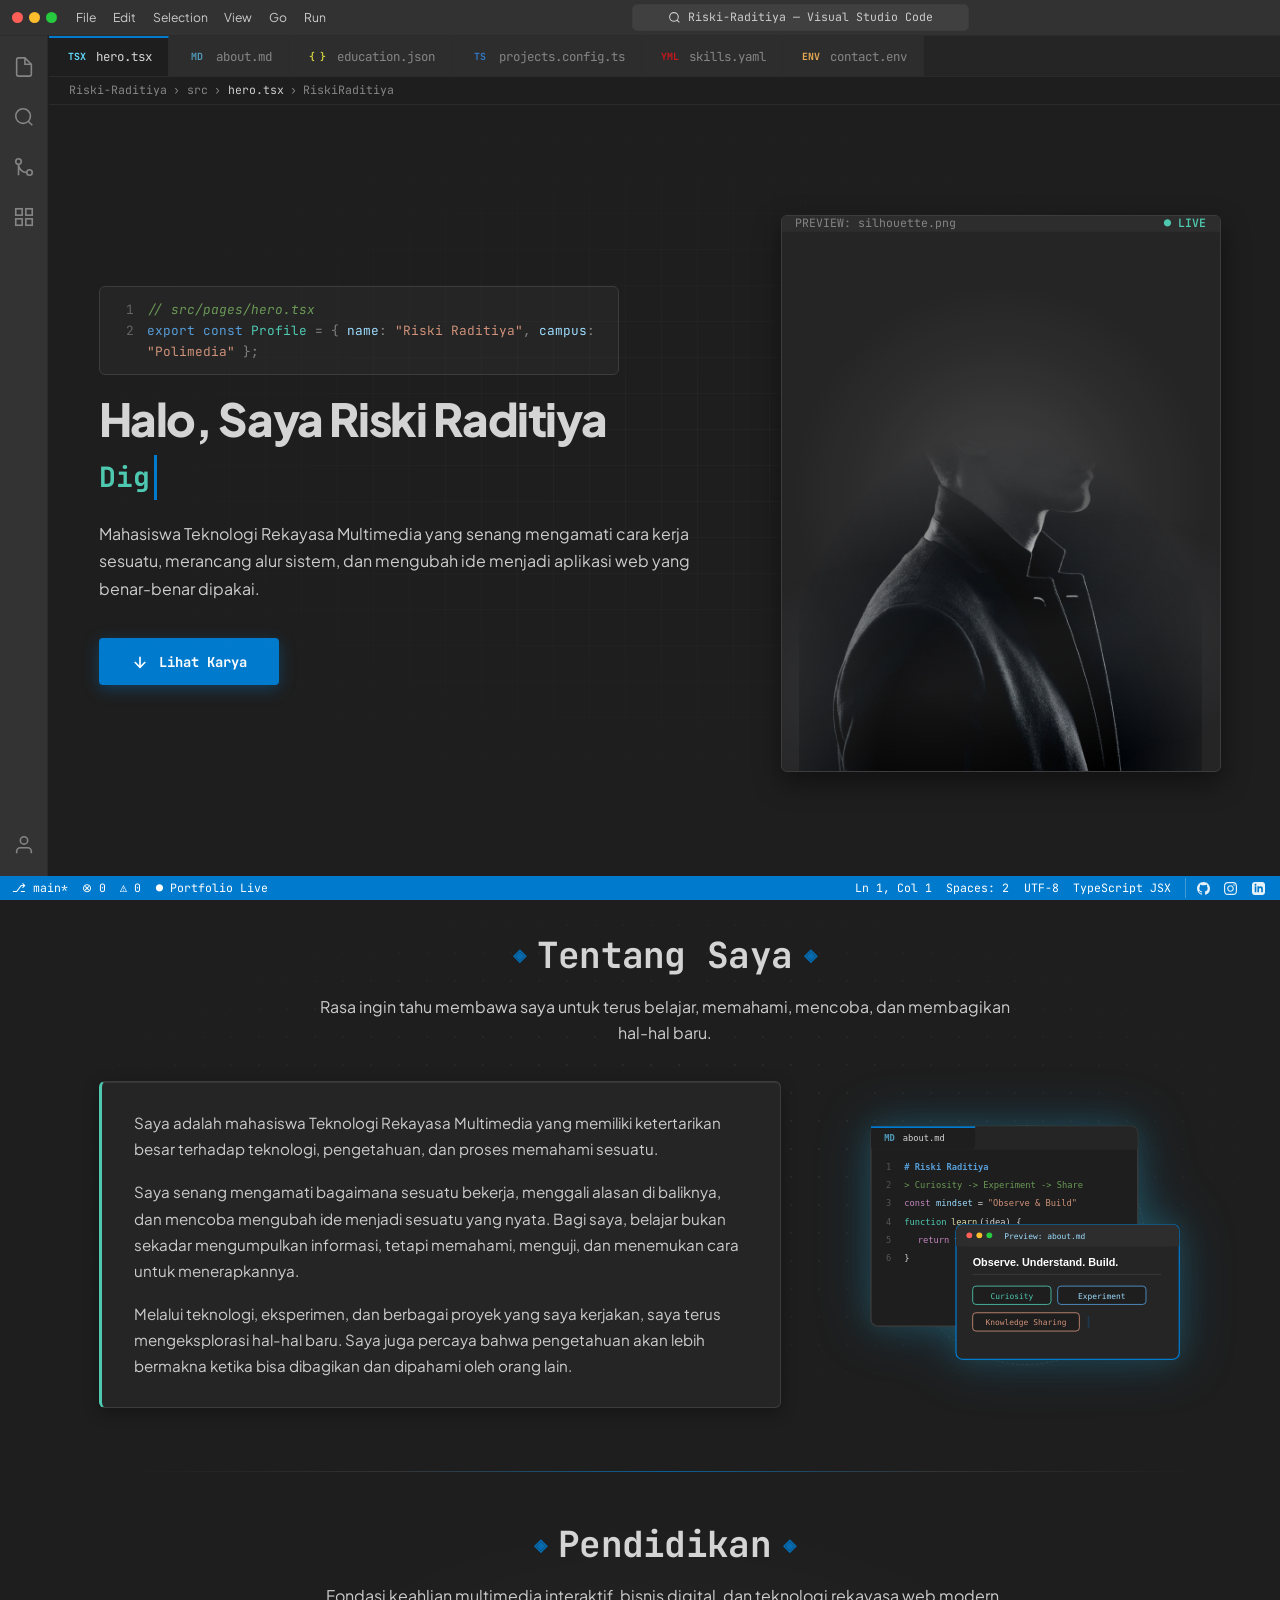
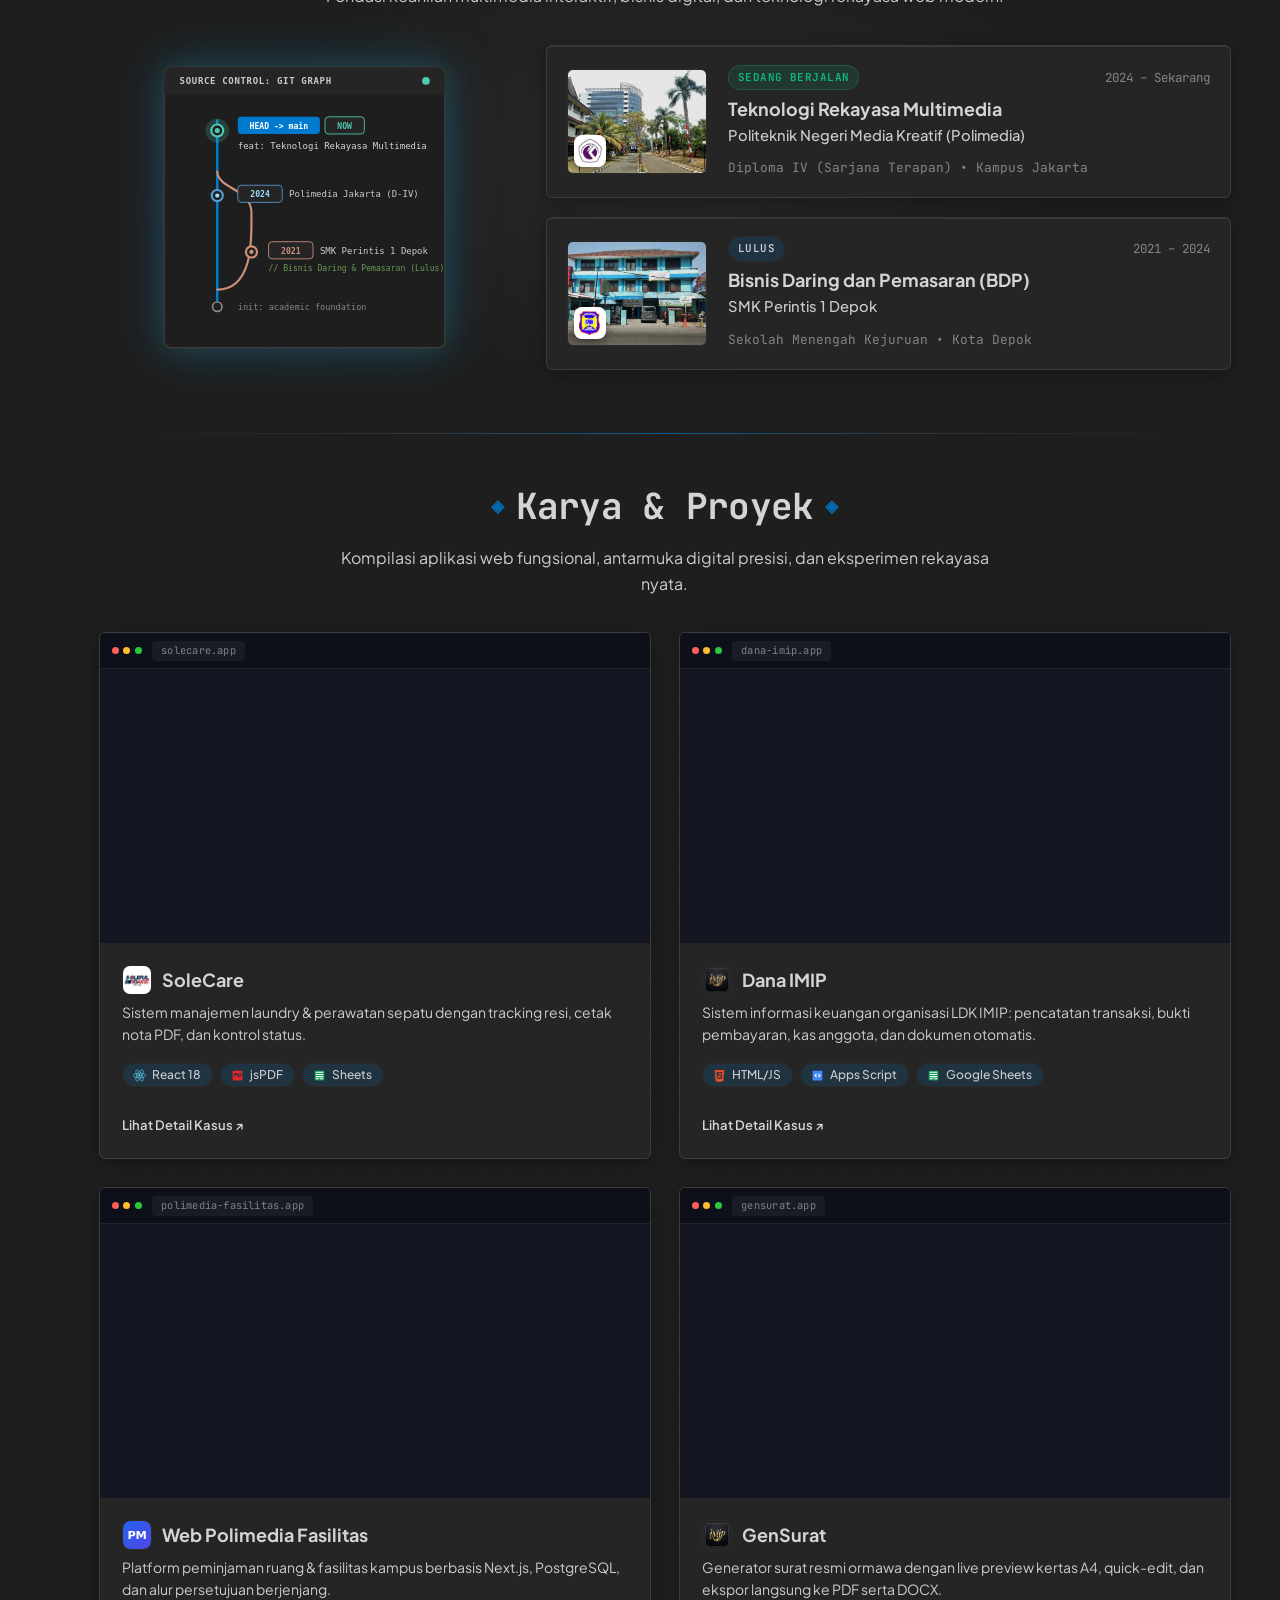
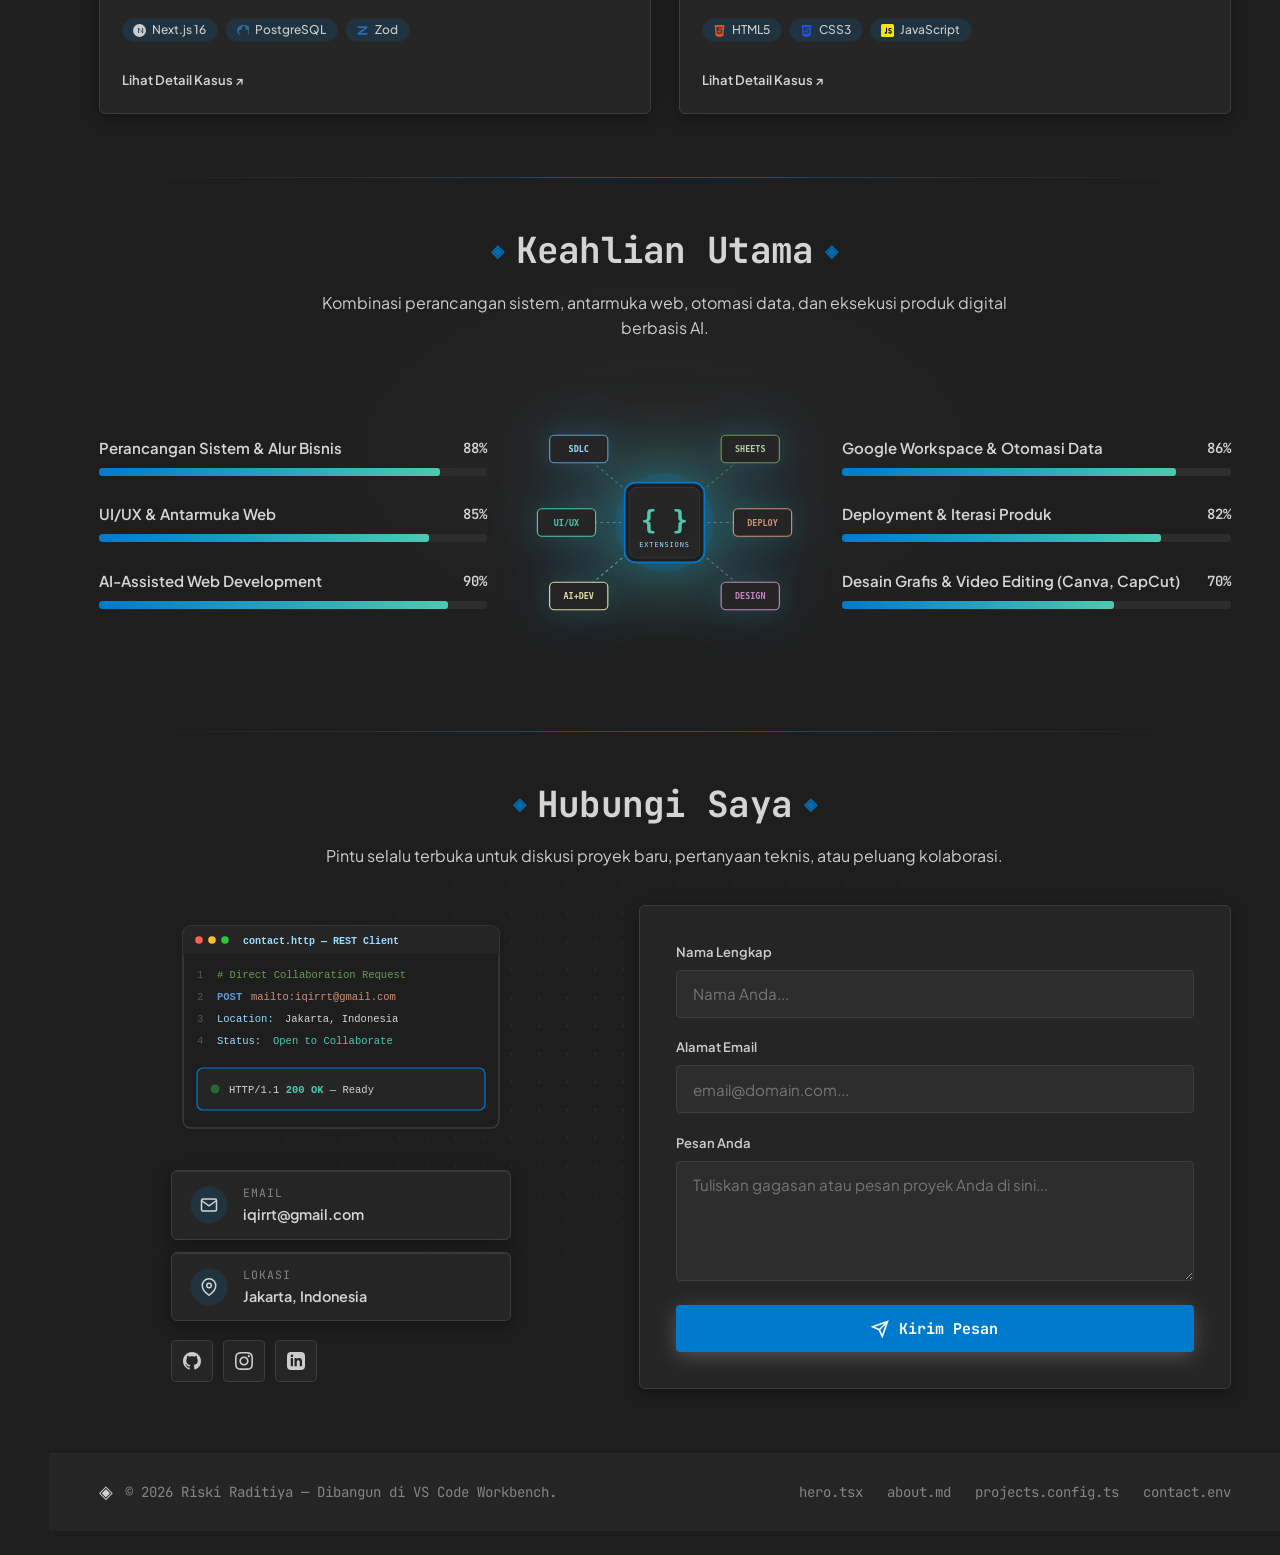
==== commit c11cfc29: "fix(vscode): pusatkan vertical hero agar tidak tenggelam ke bawah dan hapus tulisan Go Live" ====
--- a/index.html
+++ b/index.html
@@ -10,7 +10,7 @@
   <link rel="preconnect" href="https://fonts.gstatic.com" crossorigin>
   <link rel="stylesheet" href="https://fonts.googleapis.com/css2?family=JetBrains+Mono:ital,wght@0,400;0,500;0,600;0,700;1,400&family=Plus+Jakarta+Sans:ital,wght@0,400;0,500;0,600;0,700;0,800;1,400&family=Space+Grotesk:wght@500;600;700&display=swap">
   <link rel="stylesheet" href="css/style.css?v=vscode1">
-  <link rel="stylesheet" href="css/vscode-theme.css?v=vscode3">
+  <link rel="stylesheet" href="css/vscode-theme.css?v=vscode4">
   <link rel="icon" href="data:image/svg+xml,<svg xmlns=%22http://www.w3.org/2000/svg%22 viewBox=%220 0 100 100%22><text y=%22.9em%22 font-size=%2290%22>◈</text></svg>">
 </head>
 <body>
@@ -716,7 +716,6 @@
           <svg viewBox="0 0 24 24"><path d="M19 0h-14c-2.761 0-5 2.239-5 5v14c0 2.761 2.239 5 5 5h14c2.762 0 5-2.239 5-5v-14c0-2.761-2.238-5-5-5zm-11 19h-3v-11h3v11zm-1.5-12.268c-.966 0-1.75-.79-1.75-1.764s.784-1.764 1.75-1.764 1.75.79 1.75 1.764-.783 1.764-1.75 1.764zm13.5 12.268h-3v-5.604c0-3.368-4-3.113-4 0v5.604h-3v-11h3v1.765c1.396-2.586 7-2.777 7 2.476v6.759z"/></svg>
         </a>
       </span>
-      <a href="#projects" class="statusbar-item statusbar-golive" title="Go Live — Lihat Karya">📡 Go Live</a>
     </div>
   </footer>
 
--- a/css/vscode-theme.css
+++ b/css/vscode-theme.css
@@ -532,10 +532,29 @@
 
 /* Hero Section in VS Code Theme */
 .hero-section {
-  min-height: calc(100vh - 104px);
-  min-height: calc(100dvh - 104px);
+  min-height: calc(100vh - 122px);
+  min-height: calc(100dvh - 122px);
   background: var(--bg-primary);
-  padding-top: 1.25rem;
+  display: flex;
+  flex-direction: column;
+  justify-content: center;
+  padding: 1.5rem 0;
+}
+
+.hero-container {
+  justify-content: center;
+}
+
+.hero-grid {
+  align-items: center;
+}
+
+.hero-text-content {
+  padding: 1rem 0;
+}
+
+.hero-artwork-container {
+  align-items: center;
 }
 
 .hero-section::before {
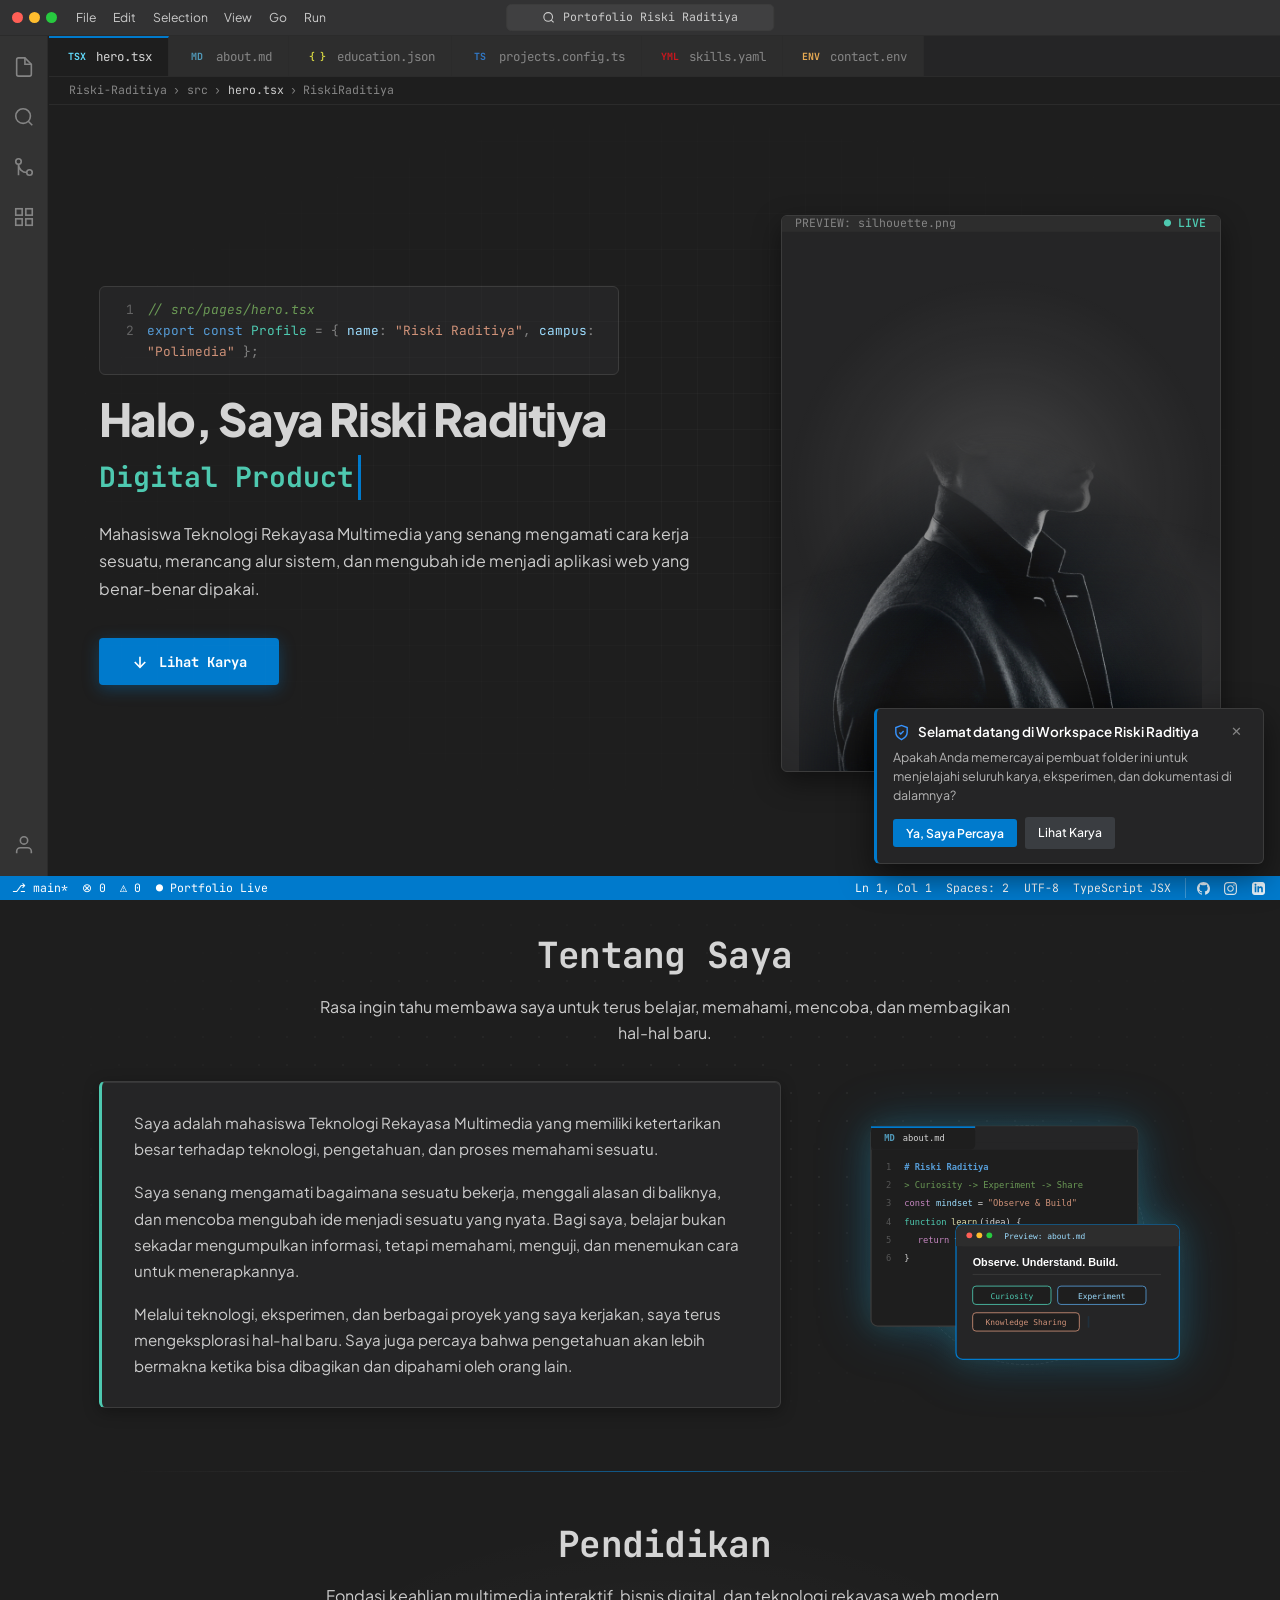
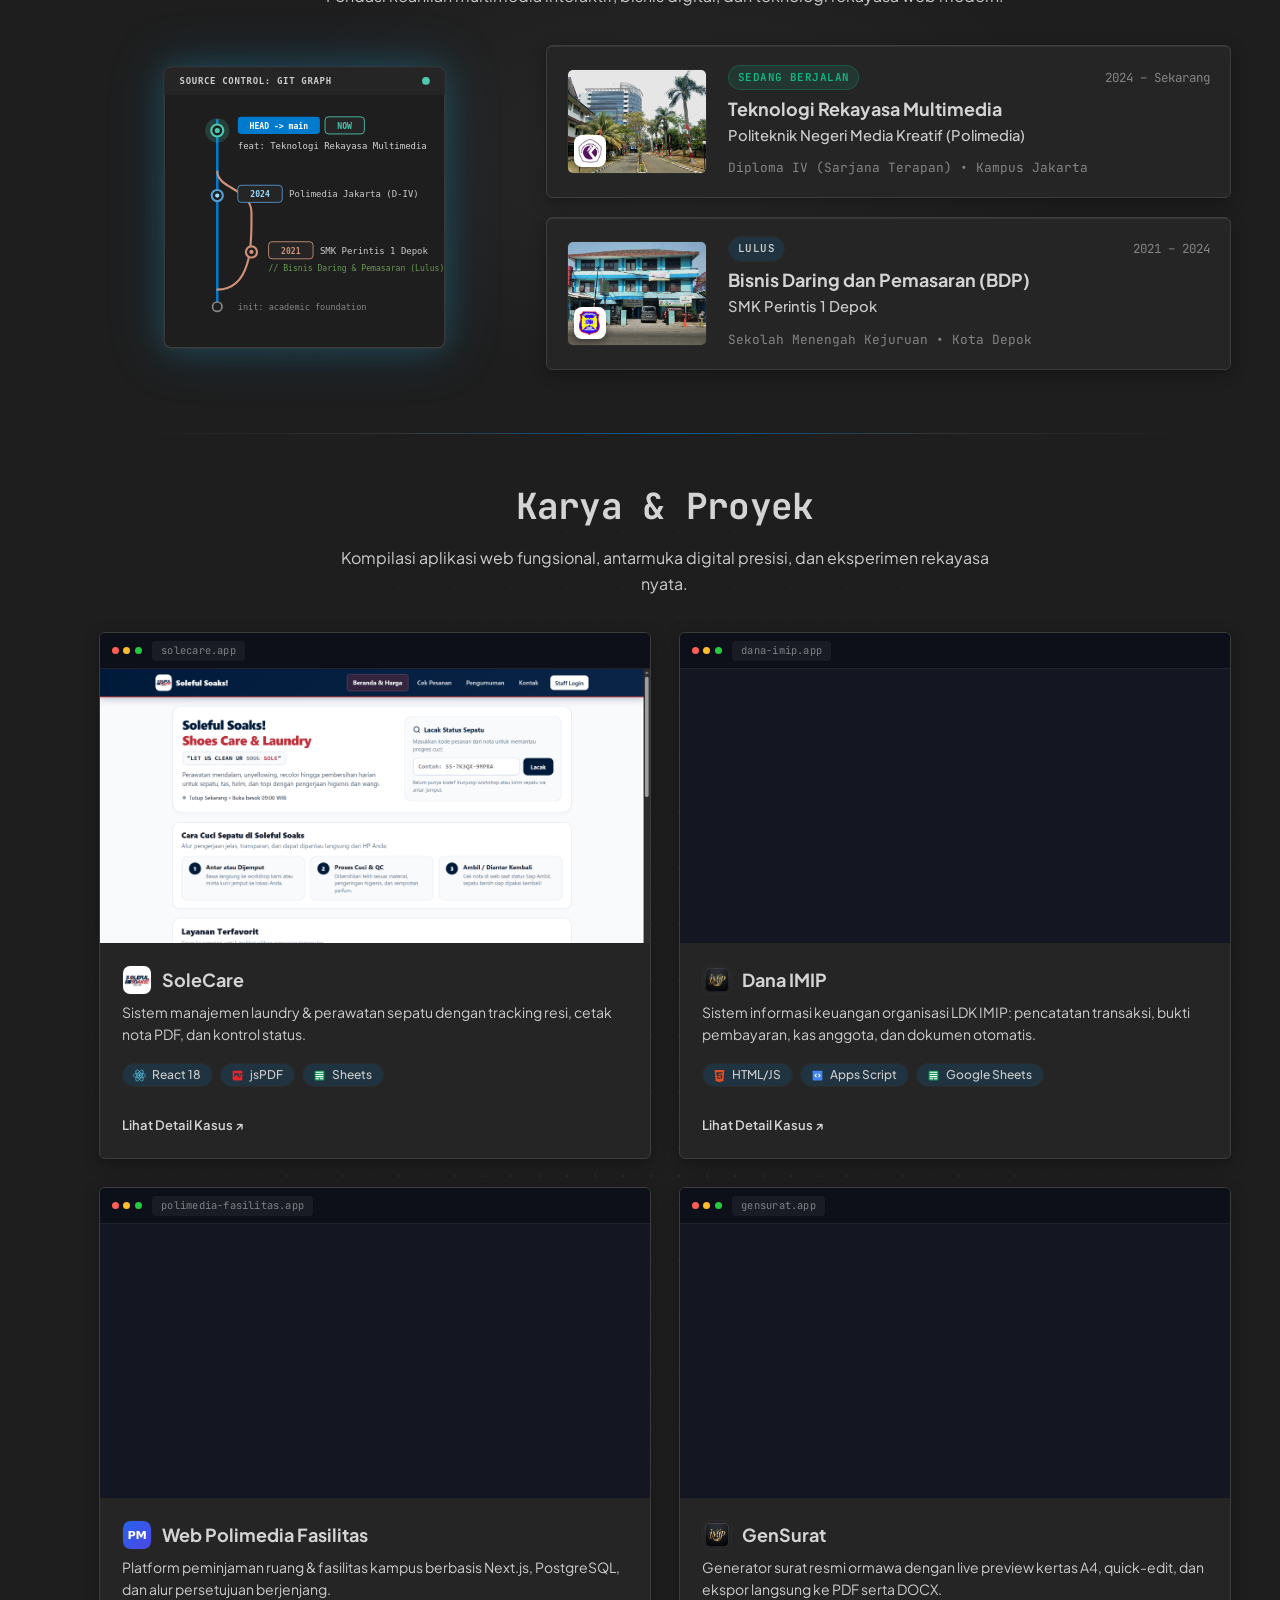
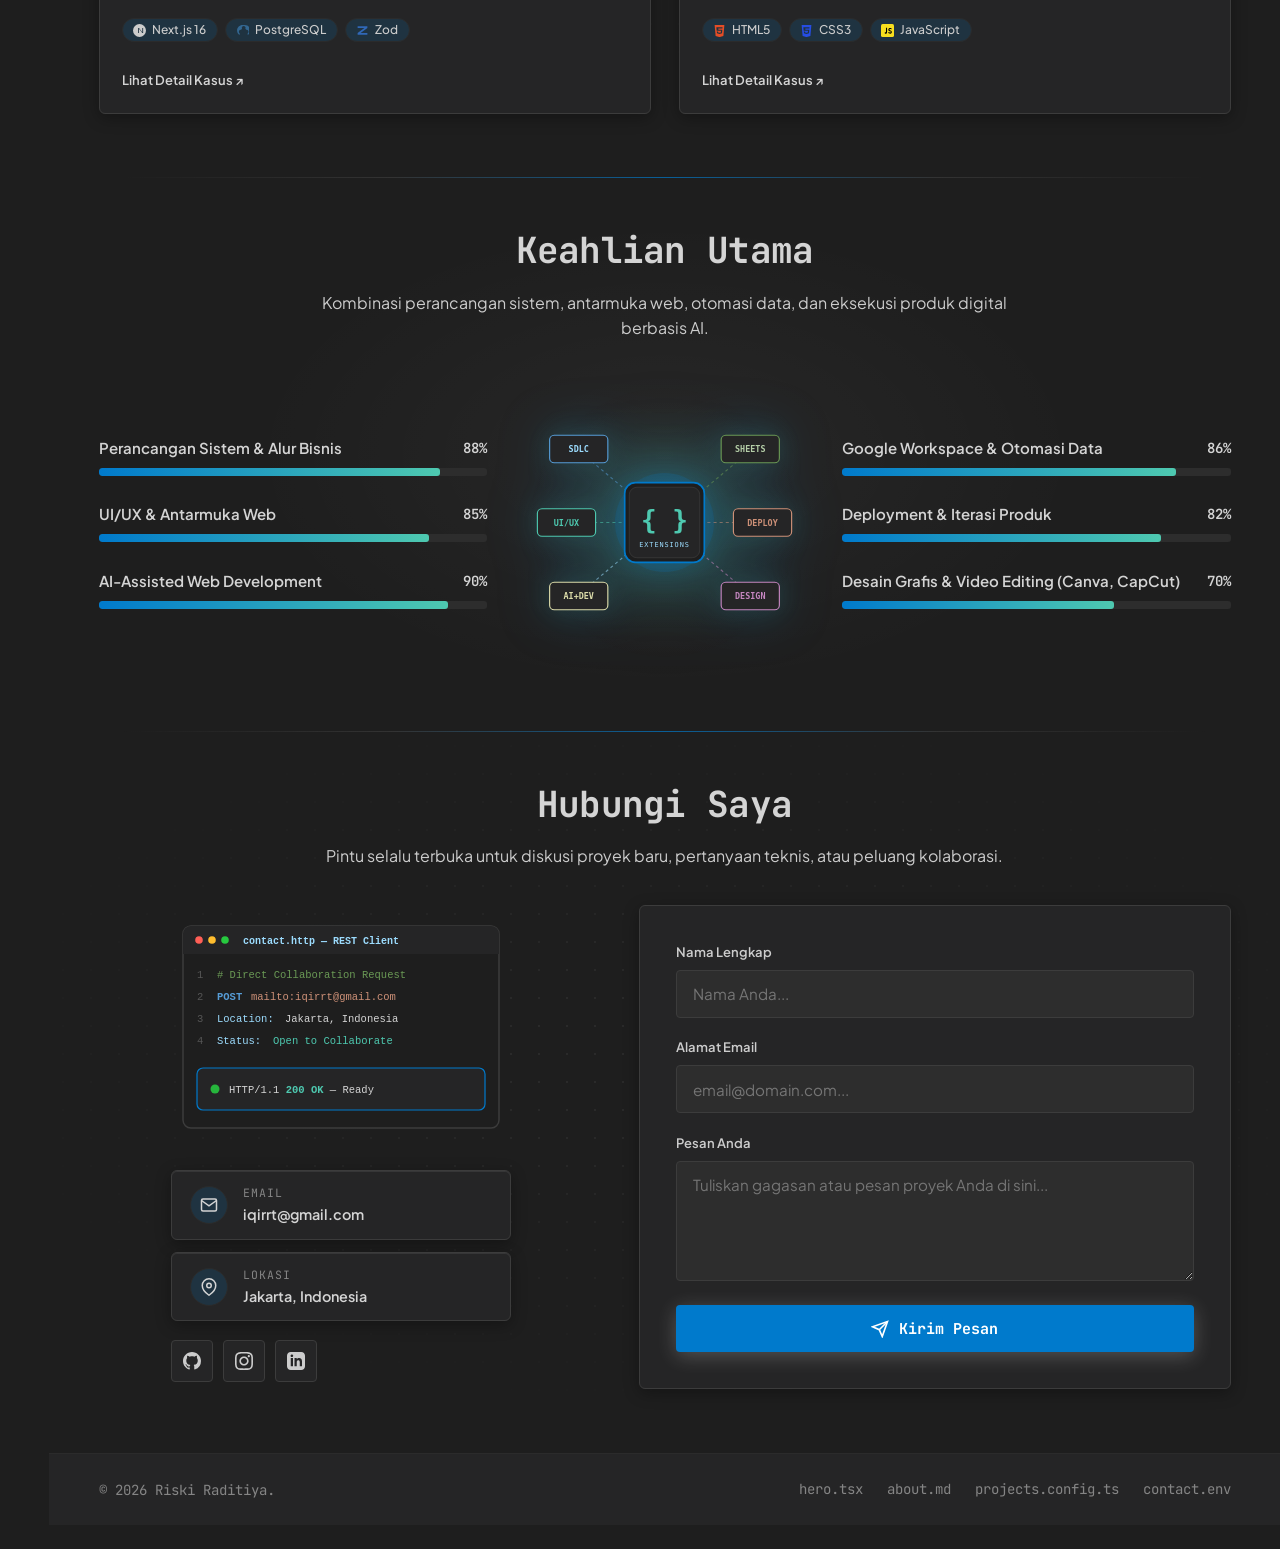
==== commit a3947a81: "feat(vscode): hapus simbol ◈ & teks Dibangun di VS Code, tengahkan bar pencarian Portofolio Riski Ra" ====
--- a/index.html
+++ b/index.html
@@ -10,8 +10,8 @@
   <link rel="preconnect" href="https://fonts.gstatic.com" crossorigin>
   <link rel="stylesheet" href="https://fonts.googleapis.com/css2?family=JetBrains+Mono:ital,wght@0,400;0,500;0,600;0,700;1,400&family=Plus+Jakarta+Sans:ital,wght@0,400;0,500;0,600;0,700;0,800;1,400&family=Space+Grotesk:wght@500;600;700&display=swap">
   <link rel="stylesheet" href="css/style.css?v=vscode1">
-  <link rel="stylesheet" href="css/vscode-theme.css?v=vscode4">
-  <link rel="icon" href="data:image/svg+xml,<svg xmlns=%22http://www.w3.org/2000/svg%22 viewBox=%220 0 100 100%22><text y=%22.9em%22 font-size=%2290%22>◈</text></svg>">
+  <link rel="stylesheet" href="css/vscode-theme.css?v=vscode5">
+  <link rel="icon" href="data:image/svg+xml,<svg xmlns=%22http://www.w3.org/2000/svg%22 viewBox=%220 0 100 100%22><rect width=%22100%22 height=%22100%22 rx=%2218%22 fill=%22%23007acc%22/><text x=%2250%25%22 y=%2266%25%22 font-family=%22monospace%22 font-size=%2248%22 font-weight=%22bold%22 fill=%22white%22 text-anchor=%22middle%22>RR</text></svg>">
 </head>
 <body>
 
@@ -36,7 +36,7 @@
         <circle cx="11" cy="11" r="8"></circle>
         <line x1="21" y1="21" x2="16.65" y2="16.65"></line>
       </svg>
-      <span>Riski-Raditiya — Visual Studio Code</span>
+      <span>Portofolio Riski Raditiya</span>
     </div>
 
     <div class="vscode-titlebar-right">
@@ -205,9 +205,7 @@
     <section class="about-section" id="about" aria-labelledby="about-title">
       <div class="container">
         <div class="section-common-header">
-          <h2 class="section-title" id="about-title">
-            <span class="section-glyph-accent">◈</span> Tentang Saya <span class="section-glyph-accent">◈</span>
-          </h2>
+          <h2 class="section-title" id="about-title">Tentang Saya</h2>
           <p class="section-subtitle">
             Rasa ingin tahu membawa saya untuk terus belajar, memahami, mencoba, dan membagikan hal-hal baru.
           </p>
@@ -242,9 +240,7 @@
     <section class="education-section" id="education" aria-labelledby="edu-title">
       <div class="container">
         <div class="section-common-header">
-          <h2 class="section-title" id="edu-title">
-            <span class="section-glyph-accent">◈</span> Pendidikan <span class="section-glyph-accent">◈</span>
-          </h2>
+          <h2 class="section-title" id="edu-title">Pendidikan</h2>
           <p class="section-subtitle">
             Fondasi keahlian multimedia interaktif, bisnis digital, dan teknologi rekayasa web modern.
           </p>
@@ -306,9 +302,7 @@
     <section class="projects-section" id="projects" aria-labelledby="projects-title">
       <div class="container">
         <div class="section-common-header">
-          <h2 class="section-title" id="projects-title">
-            <span class="section-glyph-accent">◈</span> Karya & Proyek <span class="section-glyph-accent">◈</span>
-          </h2>
+          <h2 class="section-title" id="projects-title">Karya &amp; Proyek</h2>
           <p class="section-subtitle">
             Kompilasi aplikasi web fungsional, antarmuka digital presisi, dan eksperimen rekayasa nyata.
           </p>
@@ -462,9 +456,7 @@
     <section class="skills-section" id="skills" aria-labelledby="skills-title">
       <div class="container">
         <div class="section-common-header">
-          <h2 class="section-title" id="skills-title">
-            <span class="section-glyph-accent">◈</span> Keahlian Utama <span class="section-glyph-accent">◈</span>
-          </h2>
+          <h2 class="section-title" id="skills-title">Keahlian Utama</h2>
           <p class="section-subtitle">
             Kombinasi perancangan sistem, antarmuka web, otomasi data, dan eksekusi produk digital berbasis AI.
           </p>
@@ -549,9 +541,7 @@
     <section class="contact-section" id="contact" aria-labelledby="contact-title">
       <div class="container">
         <div class="section-common-header">
-          <h2 class="section-title" id="contact-title">
-            <span class="section-glyph-accent">◈</span> Hubungi Saya <span class="section-glyph-accent">◈</span>
-          </h2>
+          <h2 class="section-title" id="contact-title">Hubungi Saya</h2>
           <p class="section-subtitle">
             Pintu selalu terbuka untuk diskusi proyek baru, pertanyaan teknis, atau peluang kolaborasi.
           </p>
@@ -678,8 +668,7 @@
     <div class="container">
       <div class="footer-content">
         <div class="footer-left">
-          <span class="footer-glyph">◈</span>
-          <span>&copy; 2026 Riski Raditiya — Dibangun di VS Code Workbench.</span>
+          <span>&copy; 2026 Riski Raditiya.</span>
         </div>
         <ul class="footer-links">
           <li><a href="#hero">hero.tsx</a></li>
@@ -719,6 +708,27 @@
     </div>
   </footer>
 
+  <!-- VS Code Workspace Trust / Welcome Floating Notification -->
+  <aside class="vscode-trust-toast" id="vscode-trust-toast" role="dialog" aria-label="Workspace Trust Notification">
+    <div class="trust-toast-header">
+      <div class="trust-toast-title-wrap">
+        <svg class="trust-shield-icon" viewBox="0 0 24 24" fill="none" stroke="currentColor" stroke-width="2" aria-hidden="true">
+          <path d="M12 22s8-4 8-10V5l-8-3-8 3v7c0 6 8 10 8 10z"></path>
+          <polyline points="9 12 11 14 15 10"></polyline>
+        </svg>
+        <span class="trust-toast-title">Selamat datang di Workspace Riski Raditiya</span>
+      </div>
+      <button type="button" class="trust-toast-close" id="trust-toast-close" aria-label="Tutup notifikasi">✕</button>
+    </div>
+    <p class="trust-toast-body">
+      Apakah Anda memercayai pembuat folder ini untuk menjelajahi seluruh karya, eksperimen, dan dokumentasi di dalamnya?
+    </p>
+    <div class="trust-toast-actions">
+      <button type="button" class="trust-btn-primary" id="trust-btn-accept">Ya, Saya Percaya</button>
+      <a href="#projects" class="trust-btn-secondary" id="trust-btn-projects">Lihat Karya</a>
+    </div>
+  </aside>
+
   <!-- Scripts -->
   <script src="js/data.js"></script>
   <script src="js/theme-transition.js"></script>
--- a/css/vscode-theme.css
+++ b/css/vscode-theme.css
@@ -179,8 +179,12 @@
 }
 
 .vscode-command-bar {
-  display: flex;
-  align-items: center;
+  position: absolute;
+  left: 50%;
+  transform: translateX(-50%);
+  display: flex;
+  align-items: center;
+  justify-content: center;
   gap: 0.45rem;
   background: rgba(255, 255, 255, 0.07);
   border: 1px solid var(--border-card);
@@ -189,6 +193,7 @@
   font-family: var(--font-mono);
   font-size: 0.72rem;
   color: var(--text-secondary);
+  white-space: nowrap;
 }
 
 :root[data-theme="light"] .vscode-command-bar {
@@ -895,6 +900,126 @@
 }
 
 /* --------------------------------------------------------------------------
+   VS Code Floating Workspace Trust / Welcome Notification
+   -------------------------------------------------------------------------- */
+.vscode-trust-toast {
+  position: fixed;
+  right: 1rem;
+  bottom: 2.25rem;
+  width: min(390px, calc(100vw - 2rem));
+  background: #252526;
+  border: 1px solid #3c3c3c;
+  border-left: 3px solid #007acc;
+  border-radius: 6px;
+  padding: 0.9rem 1rem;
+  box-shadow: 0 12px 32px rgba(0, 0, 0, 0.55);
+  z-index: 1200;
+  font-family: var(--font-sans);
+  color: #cccccc;
+  animation: trustSlideIn 0.35s cubic-bezier(0.16, 1, 0.3, 1);
+  transition: opacity 0.25s ease, transform 0.25s ease;
+}
+
+.vscode-trust-toast.is-hidden {
+  opacity: 0;
+  transform: translateY(12px);
+  pointer-events: none;
+}
+
+@keyframes trustSlideIn {
+  from {
+    opacity: 0;
+    transform: translateY(14px);
+  }
+  to {
+    opacity: 1;
+    transform: translateY(0);
+  }
+}
+
+.trust-toast-header {
+  display: flex;
+  align-items: flex-start;
+  justify-content: space-between;
+  gap: 0.5rem;
+  margin-bottom: 0.45rem;
+}
+
+.trust-toast-title-wrap {
+  display: flex;
+  align-items: center;
+  gap: 0.5rem;
+}
+
+.trust-shield-icon {
+  width: 17px;
+  height: 17px;
+  color: #3794ff;
+  flex-shrink: 0;
+}
+
+.trust-toast-title {
+  font-size: 0.84rem;
+  font-weight: 600;
+  color: #ffffff;
+  line-height: 1.3;
+}
+
+.trust-toast-close {
+  color: #858585;
+  font-size: 0.8rem;
+  padding: 0.1rem 0.3rem;
+  border-radius: 3px;
+  line-height: 1;
+}
+
+.trust-toast-close:hover {
+  background: rgba(255, 255, 255, 0.1);
+  color: #ffffff;
+}
+
+.trust-toast-body {
+  font-size: 0.78rem;
+  line-height: 1.5;
+  color: #b4b4b4;
+  margin-bottom: 0.8rem;
+}
+
+.trust-toast-actions {
+  display: flex;
+  align-items: center;
+  gap: 0.55rem;
+}
+
+.trust-btn-primary {
+  background: #007acc;
+  color: #ffffff;
+  font-size: 0.76rem;
+  font-weight: 600;
+  padding: 0.38rem 0.8rem;
+  border-radius: 3px;
+  transition: background-color 0.15s ease;
+}
+
+.trust-btn-primary:hover {
+  background: #1f8ad2;
+}
+
+.trust-btn-secondary {
+  background: #3a3d41;
+  color: #ffffff;
+  font-size: 0.76rem;
+  font-weight: 500;
+  padding: 0.38rem 0.8rem;
+  border-radius: 3px;
+  transition: background-color 0.15s ease;
+}
+
+.trust-btn-secondary:hover {
+  background: #45494e;
+}
+
+/* --------------------------------------------------------------------------
    7. Responsive Breakpoints for VS Code Workbench
    -------------------------------------------------------------------------- */
 @media (max-width: 1024px) {
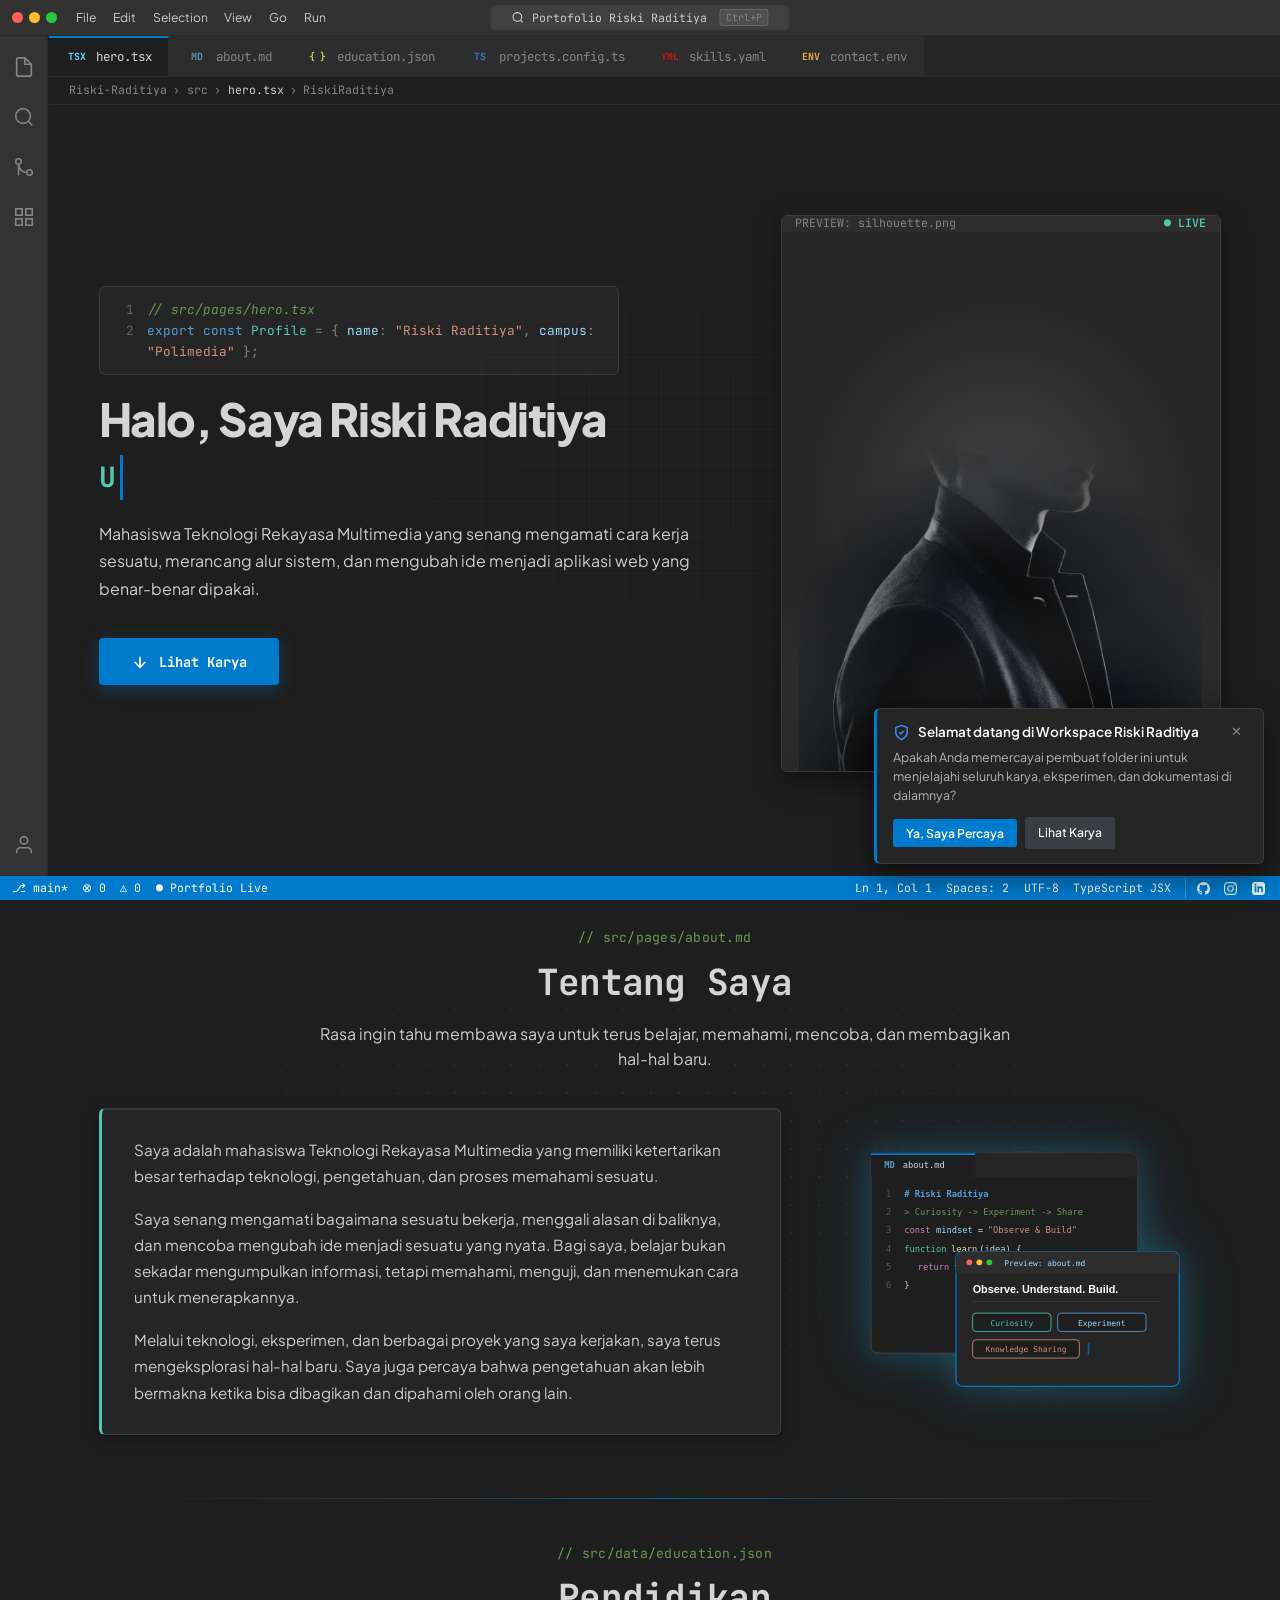
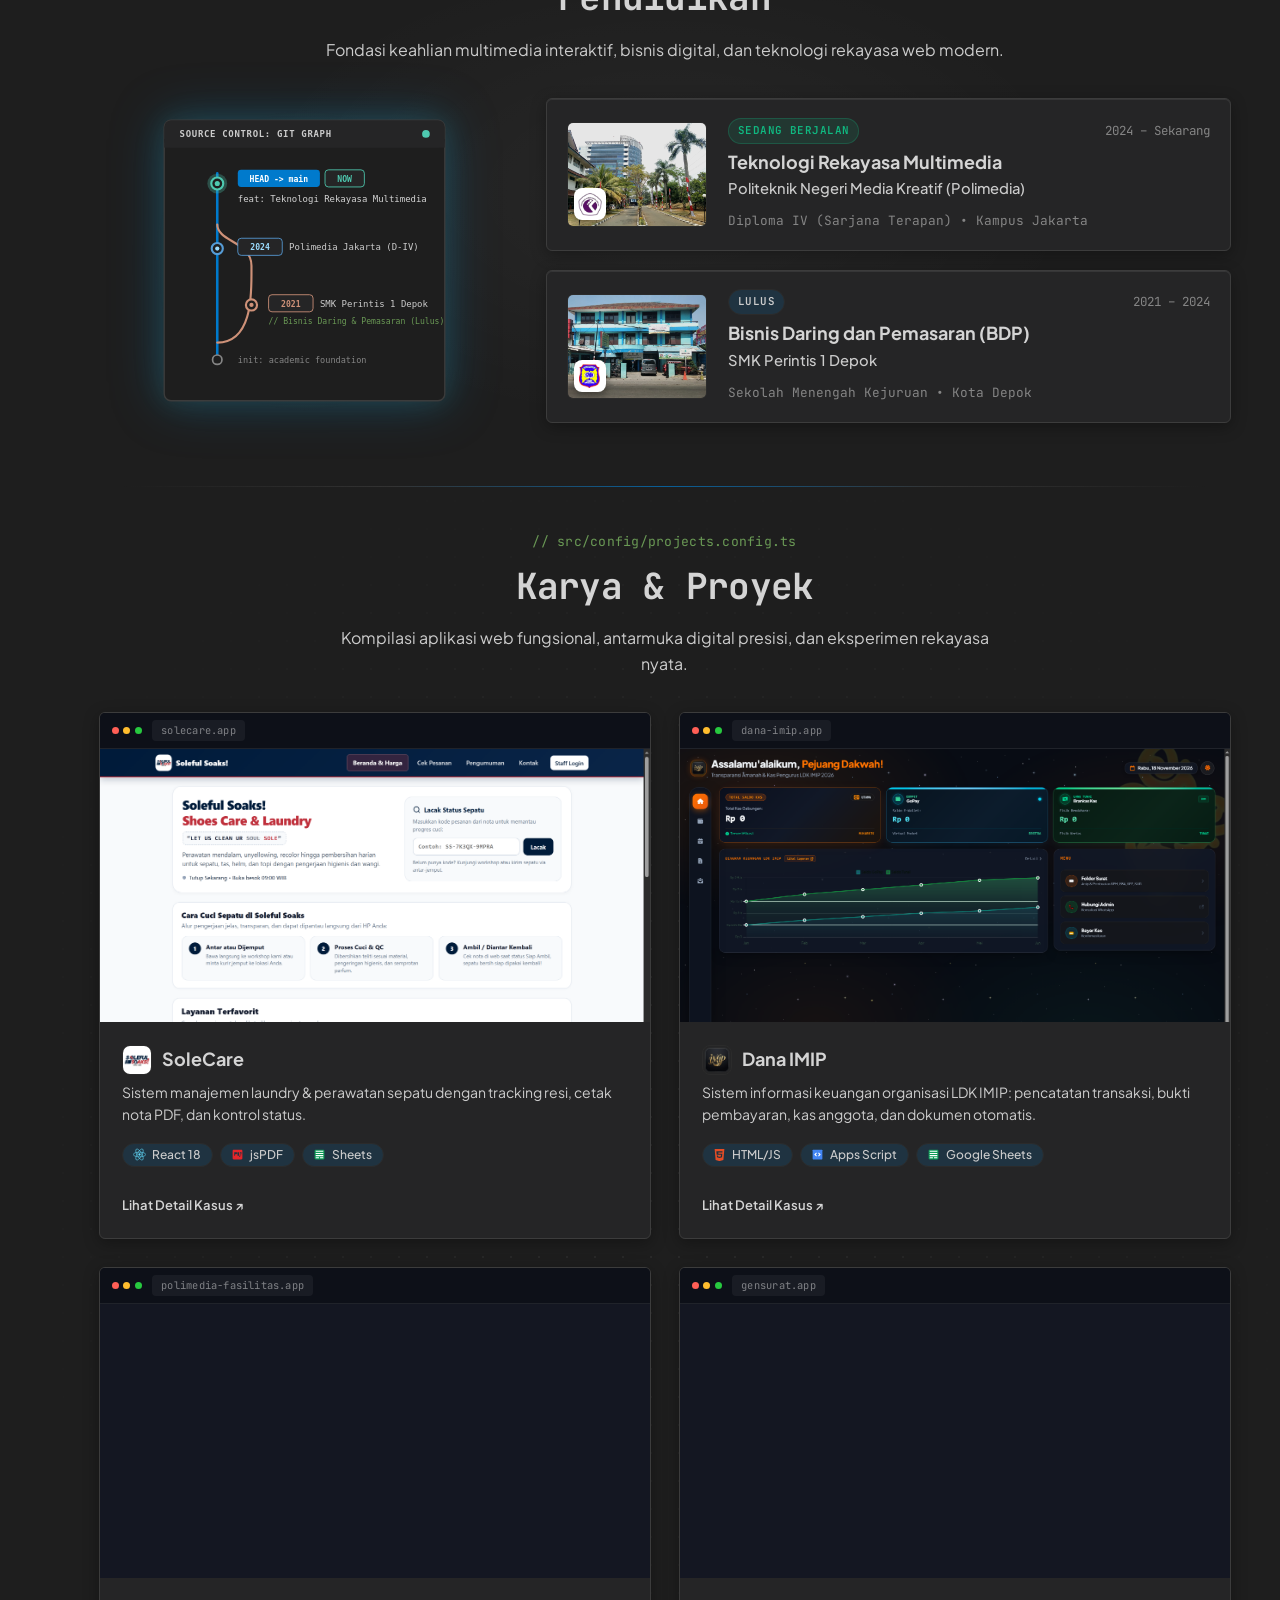
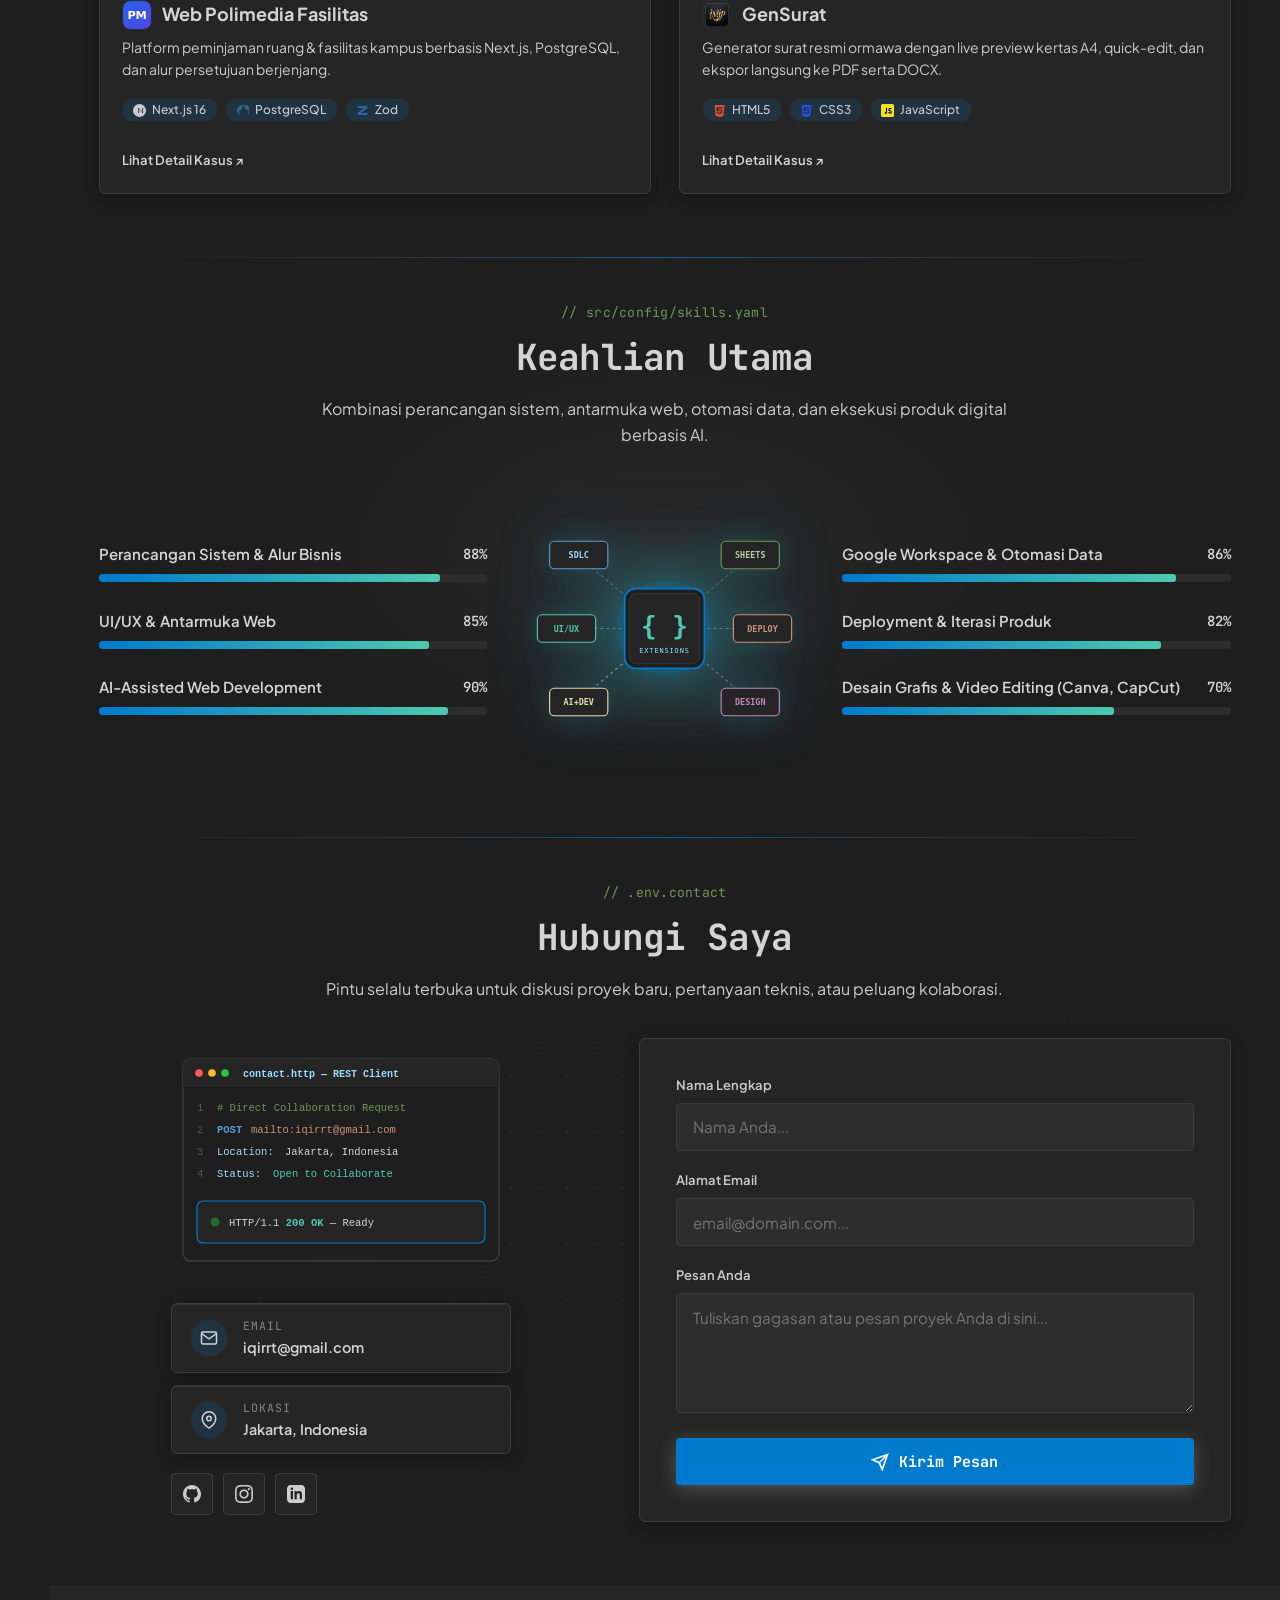
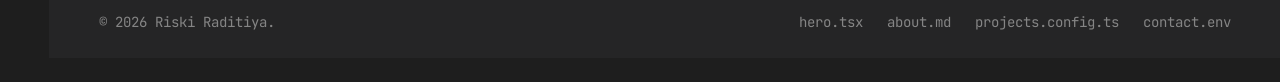
==== commit 5e0bf5b7: "feat(vscode): redirect halaman lama, tambah Command Palette (Ctrl+P), komentar kode di judul section" ====
--- a/index.html
+++ b/index.html
@@ -3,14 +3,23 @@
 <head>
   <meta charset="UTF-8">
   <meta name="viewport" content="width=device-width, initial-scale=1.0, viewport-fit=cover">
-  <meta name="description" content="Portofolio Web & Kreatif — Desain antarmuka modern, performa tinggi, dan pengalaman digital bernuansa VS Code Dark+.">
-  <title>Portofolio Profesional — Web Developer & Creator</title>
+  <meta name="description" content="Portofolio Riski Raditiya — Mahasiswa Teknologi Rekayasa Multimedia, Digital Product Builder & UI/UX Explorer.">
+  <meta property="og:type" content="website">
+  <meta property="og:title" content="Portofolio Riski Raditiya — Digital Product Builder">
+  <meta property="og:description" content="Mahasiswa Teknologi Rekayasa Multimedia yang merancang alur sistem dan mengubah ide menjadi aplikasi web yang benar-benar dipakai.">
+  <meta property="og:url" content="https://bendaharakerenbgtt.github.io/Riski-Raditiya/">
+  <meta property="og:image" content="https://bendaharakerenbgtt.github.io/Riski-Raditiya/assets/projects/solecare/01_beranda_pc.png">
+  <meta name="twitter:card" content="summary_large_image">
+  <meta name="twitter:title" content="Portofolio Riski Raditiya — Digital Product Builder">
+  <meta name="twitter:description" content="Mahasiswa Teknologi Rekayasa Multimedia yang merancang alur sistem dan mengubah ide menjadi aplikasi web yang benar-benar dipakai.">
+  <meta name="twitter:image" content="https://bendaharakerenbgtt.github.io/Riski-Raditiya/assets/projects/solecare/01_beranda_pc.png">
+  <title>Portofolio Riski Raditiya</title>
 
   <link rel="preconnect" href="https://fonts.googleapis.com">
   <link rel="preconnect" href="https://fonts.gstatic.com" crossorigin>
   <link rel="stylesheet" href="https://fonts.googleapis.com/css2?family=JetBrains+Mono:ital,wght@0,400;0,500;0,600;0,700;1,400&family=Plus+Jakarta+Sans:ital,wght@0,400;0,500;0,600;0,700;0,800;1,400&family=Space+Grotesk:wght@500;600;700&display=swap">
   <link rel="stylesheet" href="css/style.css?v=vscode1">
-  <link rel="stylesheet" href="css/vscode-theme.css?v=vscode5">
+  <link rel="stylesheet" href="css/vscode-theme.css?v=vscode6">
   <link rel="icon" href="data:image/svg+xml,<svg xmlns=%22http://www.w3.org/2000/svg%22 viewBox=%220 0 100 100%22><rect width=%22100%22 height=%22100%22 rx=%2218%22 fill=%22%23007acc%22/><text x=%2250%25%22 y=%2266%25%22 font-family=%22monospace%22 font-size=%2248%22 font-weight=%22bold%22 fill=%22white%22 text-anchor=%22middle%22>RR</text></svg>">
 </head>
 <body>
@@ -31,13 +40,14 @@
       </nav>
     </div>
 
-    <div class="vscode-command-bar" aria-label="Workspace Aktif">
+    <button type="button" class="vscode-command-bar" id="vscode-command-trigger" aria-label="Buka Command Palette (Ctrl+P)" title="Cari cepat (Ctrl+P / Ctrl+K)">
       <svg width="13" height="13" viewBox="0 0 24 24" fill="none" stroke="currentColor" stroke-width="2" aria-hidden="true">
         <circle cx="11" cy="11" r="8"></circle>
         <line x1="21" y1="21" x2="16.65" y2="16.65"></line>
       </svg>
       <span>Portofolio Riski Raditiya</span>
-    </div>
+      <kbd class="command-kbd">Ctrl+P</kbd>
+    </button>
 
     <div class="vscode-titlebar-right">
       <button class="mobile-menu-toggle" type="button" aria-label="Buka Explorer Mobile">
@@ -205,6 +215,7 @@
     <section class="about-section" id="about" aria-labelledby="about-title">
       <div class="container">
         <div class="section-common-header">
+          <div class="ide-section-comment">// src/pages/about.md</div>
           <h2 class="section-title" id="about-title">Tentang Saya</h2>
           <p class="section-subtitle">
             Rasa ingin tahu membawa saya untuk terus belajar, memahami, mencoba, dan membagikan hal-hal baru.
@@ -240,6 +251,7 @@
     <section class="education-section" id="education" aria-labelledby="edu-title">
       <div class="container">
         <div class="section-common-header">
+          <div class="ide-section-comment">// src/data/education.json</div>
           <h2 class="section-title" id="edu-title">Pendidikan</h2>
           <p class="section-subtitle">
             Fondasi keahlian multimedia interaktif, bisnis digital, dan teknologi rekayasa web modern.
@@ -302,6 +314,7 @@
     <section class="projects-section" id="projects" aria-labelledby="projects-title">
       <div class="container">
         <div class="section-common-header">
+          <div class="ide-section-comment">// src/config/projects.config.ts</div>
           <h2 class="section-title" id="projects-title">Karya &amp; Proyek</h2>
           <p class="section-subtitle">
             Kompilasi aplikasi web fungsional, antarmuka digital presisi, dan eksperimen rekayasa nyata.
@@ -456,6 +469,7 @@
     <section class="skills-section" id="skills" aria-labelledby="skills-title">
       <div class="container">
         <div class="section-common-header">
+          <div class="ide-section-comment">// src/config/skills.yaml</div>
           <h2 class="section-title" id="skills-title">Keahlian Utama</h2>
           <p class="section-subtitle">
             Kombinasi perancangan sistem, antarmuka web, otomasi data, dan eksekusi produk digital berbasis AI.
@@ -541,6 +555,7 @@
     <section class="contact-section" id="contact" aria-labelledby="contact-title">
       <div class="container">
         <div class="section-common-header">
+          <div class="ide-section-comment">// .env.contact</div>
           <h2 class="section-title" id="contact-title">Hubungi Saya</h2>
           <p class="section-subtitle">
             Pintu selalu terbuka untuk diskusi proyek baru, pertanyaan teknis, atau peluang kolaborasi.
@@ -729,6 +744,18 @@
     </div>
   </aside>
 
+  <!-- VS Code Command Palette (Ctrl+P / Ctrl+K) -->
+  <div class="vscode-palette-backdrop" id="vscode-palette-backdrop" aria-hidden="true">
+    <div class="vscode-palette-modal" role="dialog" aria-modal="true" aria-label="Command Palette">
+      <div class="palette-input-wrap">
+        <span class="palette-prefix">&gt;</span>
+        <input type="text" id="vscode-palette-input" class="palette-input" placeholder="Ketik nama file, proyek, atau aksi (misal: proyek, solecare, kontak)..." autocomplete="off">
+        <button type="button" class="palette-esc-btn" id="vscode-palette-close" aria-label="Tutup Command Palette">ESC</button>
+      </div>
+      <ul class="palette-results" id="vscode-palette-results" role="listbox"></ul>
+    </div>
+  </div>
+
   <!-- Scripts -->
   <script src="js/data.js"></script>
   <script src="js/theme-transition.js"></script>
--- a/css/vscode-theme.css
+++ b/css/vscode-theme.css
@@ -189,11 +189,29 @@
   background: rgba(255, 255, 255, 0.07);
   border: 1px solid var(--border-card);
   border-radius: 5px;
-  padding: 0.18rem 2.2rem;
+  padding: 0.18rem 1.25rem;
   font-family: var(--font-mono);
   font-size: 0.72rem;
   color: var(--text-secondary);
   white-space: nowrap;
+  cursor: pointer;
+  transition: background-color 0.15s ease, border-color 0.15s ease;
+}
+
+.vscode-command-bar:hover {
+  background: rgba(255, 255, 255, 0.12);
+  border-color: var(--accent);
+}
+
+.command-kbd {
+  font-family: var(--font-mono);
+  font-size: 0.62rem;
+  padding: 0.05rem 0.35rem;
+  border-radius: 3px;
+  background: rgba(255, 255, 255, 0.08);
+  border: 1px solid rgba(255, 255, 255, 0.14);
+  color: var(--text-muted);
+  margin-left: 0.35rem;
 }
 
 :root[data-theme="light"] .vscode-command-bar {
@@ -504,6 +522,15 @@
 /* --------------------------------------------------------------------------
    4. Code Gutter & Syntax Highlighting Helpers inside Sections
    -------------------------------------------------------------------------- */
+/* Code-Style Section Comments */
+.ide-section-comment {
+  font-family: var(--font-mono);
+  font-size: 0.82rem;
+  color: var(--syn-comment);
+  margin-bottom: 0.35rem;
+  letter-spacing: 0.02em;
+}
+
 .ide-section-wrap {
   position: relative;
   border-bottom: 1px solid var(--border-subtle);
@@ -1032,7 +1059,16 @@
   }
 
   .vscode-command-bar {
-    padding: 0.15rem 1rem;
+    padding: 0.15rem 0.9rem;
+  }
+
+  .hero-section {
+    min-height: auto;
+    padding: 1.5rem 0 2.5rem 0;
+  }
+
+  .ide-preview-pane {
+    max-width: 100%;
   }
 }
 
@@ -1042,6 +1078,14 @@
   }
 
   .vscode-command-bar {
+    font-size: 0.68rem;
+    padding: 0.16rem 0.7rem;
+    max-width: calc(100vw - 125px);
+    overflow: hidden;
+    text-overflow: ellipsis;
+  }
+
+  .command-kbd {
     display: none;
   }
 
@@ -1058,11 +1102,111 @@
     text-align: left;
   }
 
-  .terminal-tabs-row {
-    padding: 0.3rem 0.85rem;
-  }
-
-  .terminal-output-bar {
-    padding: 0.5rem 0.85rem;
-  }
-}
+  .vscode-trust-toast {
+    left: 0.75rem;
+    right: 0.75rem;
+    bottom: 2rem;
+    width: auto;
+  }
+}
+
+/* --------------------------------------------------------------------------
+   VS Code Command Palette (Ctrl+P / Ctrl+K)
+   -------------------------------------------------------------------------- */
+.vscode-palette-backdrop {
+  position: fixed;
+  inset: 0;
+  background: rgba(0, 0, 0, 0.52);
+  z-index: 2000;
+  display: none;
+  align-items: flex-start;
+  justify-content: center;
+  padding-top: 3.5rem;
+}
+
+.vscode-palette-backdrop.open {
+  display: flex;
+}
+
+.vscode-palette-modal {
+  width: min(600px, calc(100vw - 1.5rem));
+  background: #252526;
+  border: 1px solid #3c3c3c;
+  border-radius: 6px;
+  box-shadow: 0 18px 48px rgba(0, 0, 0, 0.65);
+  overflow: hidden;
+  font-family: var(--font-mono);
+}
+
+.palette-input-wrap {
+  display: flex;
+  align-items: center;
+  gap: 0.5rem;
+  padding: 0.6rem 0.75rem;
+  border-bottom: 1px solid #3c3c3c;
+  background: #1e1e1e;
+}
+
+.palette-prefix {
+  color: #3794ff;
+  font-weight: 700;
+}
+
+.palette-input {
+  flex: 1;
+  background: transparent;
+  border: none;
+  outline: none;
+  color: #ffffff;
+  font-family: var(--font-mono);
+  font-size: 0.85rem;
+}
+
+.palette-esc-btn {
+  font-size: 0.65rem;
+  color: #858585;
+  padding: 0.15rem 0.4rem;
+  border: 1px solid #3c3c3c;
+  border-radius: 3px;
+}
+
+.palette-results {
+  list-style: none;
+  max-height: 320px;
+  overflow-y: auto;
+  padding: 0.35rem 0;
+}
+
+.palette-item {
+  display: flex;
+  align-items: center;
+  justify-content: space-between;
+  gap: 0.75rem;
+  padding: 0.5rem 0.9rem;
+  cursor: pointer;
+  font-size: 0.82rem;
+  color: #cccccc;
+}
+
+.palette-item:hover,
+.palette-item.selected {
+  background: #04395e;
+  color: #ffffff;
+}
+
+.palette-item-left {
+  display: flex;
+  align-items: center;
+  gap: 0.55rem;
+  min-width: 0;
+}
+
+.palette-item-sub {
+  font-size: 0.72rem;
+  color: #858585;
+  white-space: nowrap;
+}
+
+.palette-item.selected .palette-item-sub {
+  color: #9cdcfe;
+}
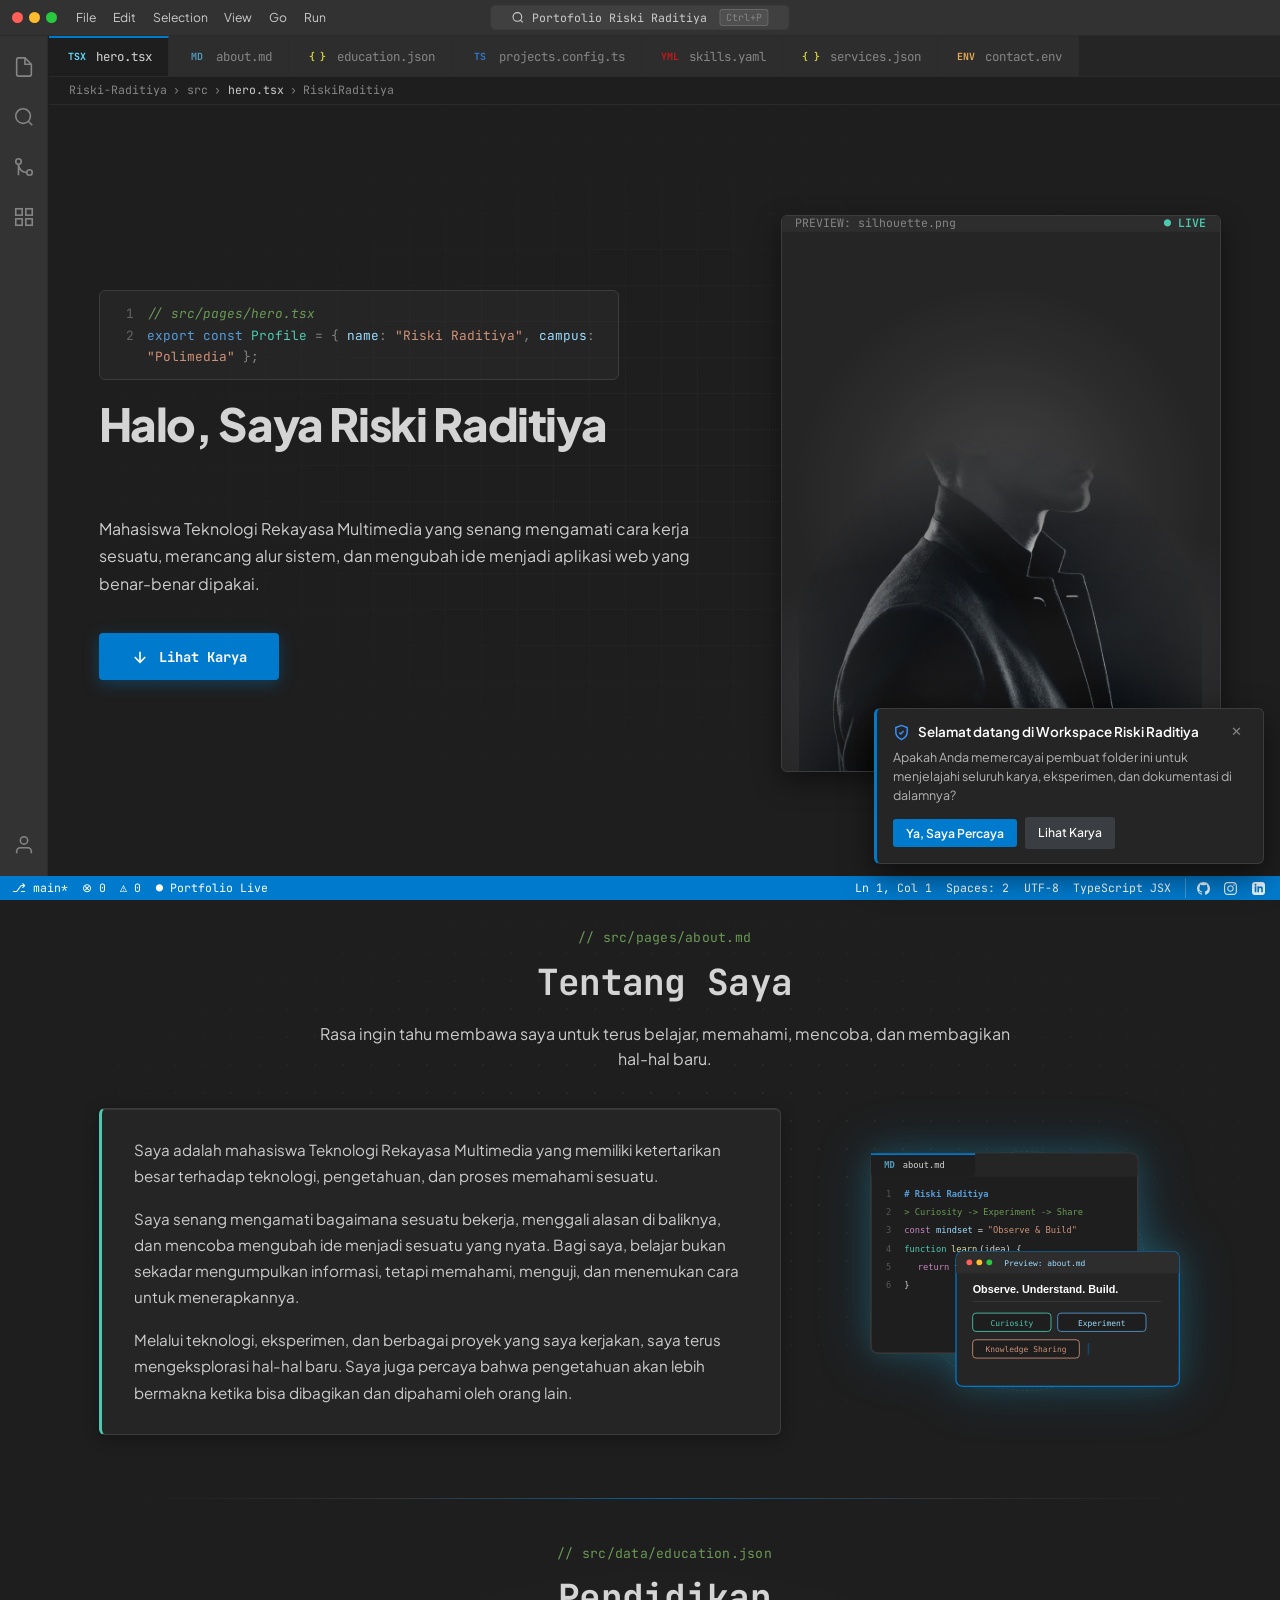
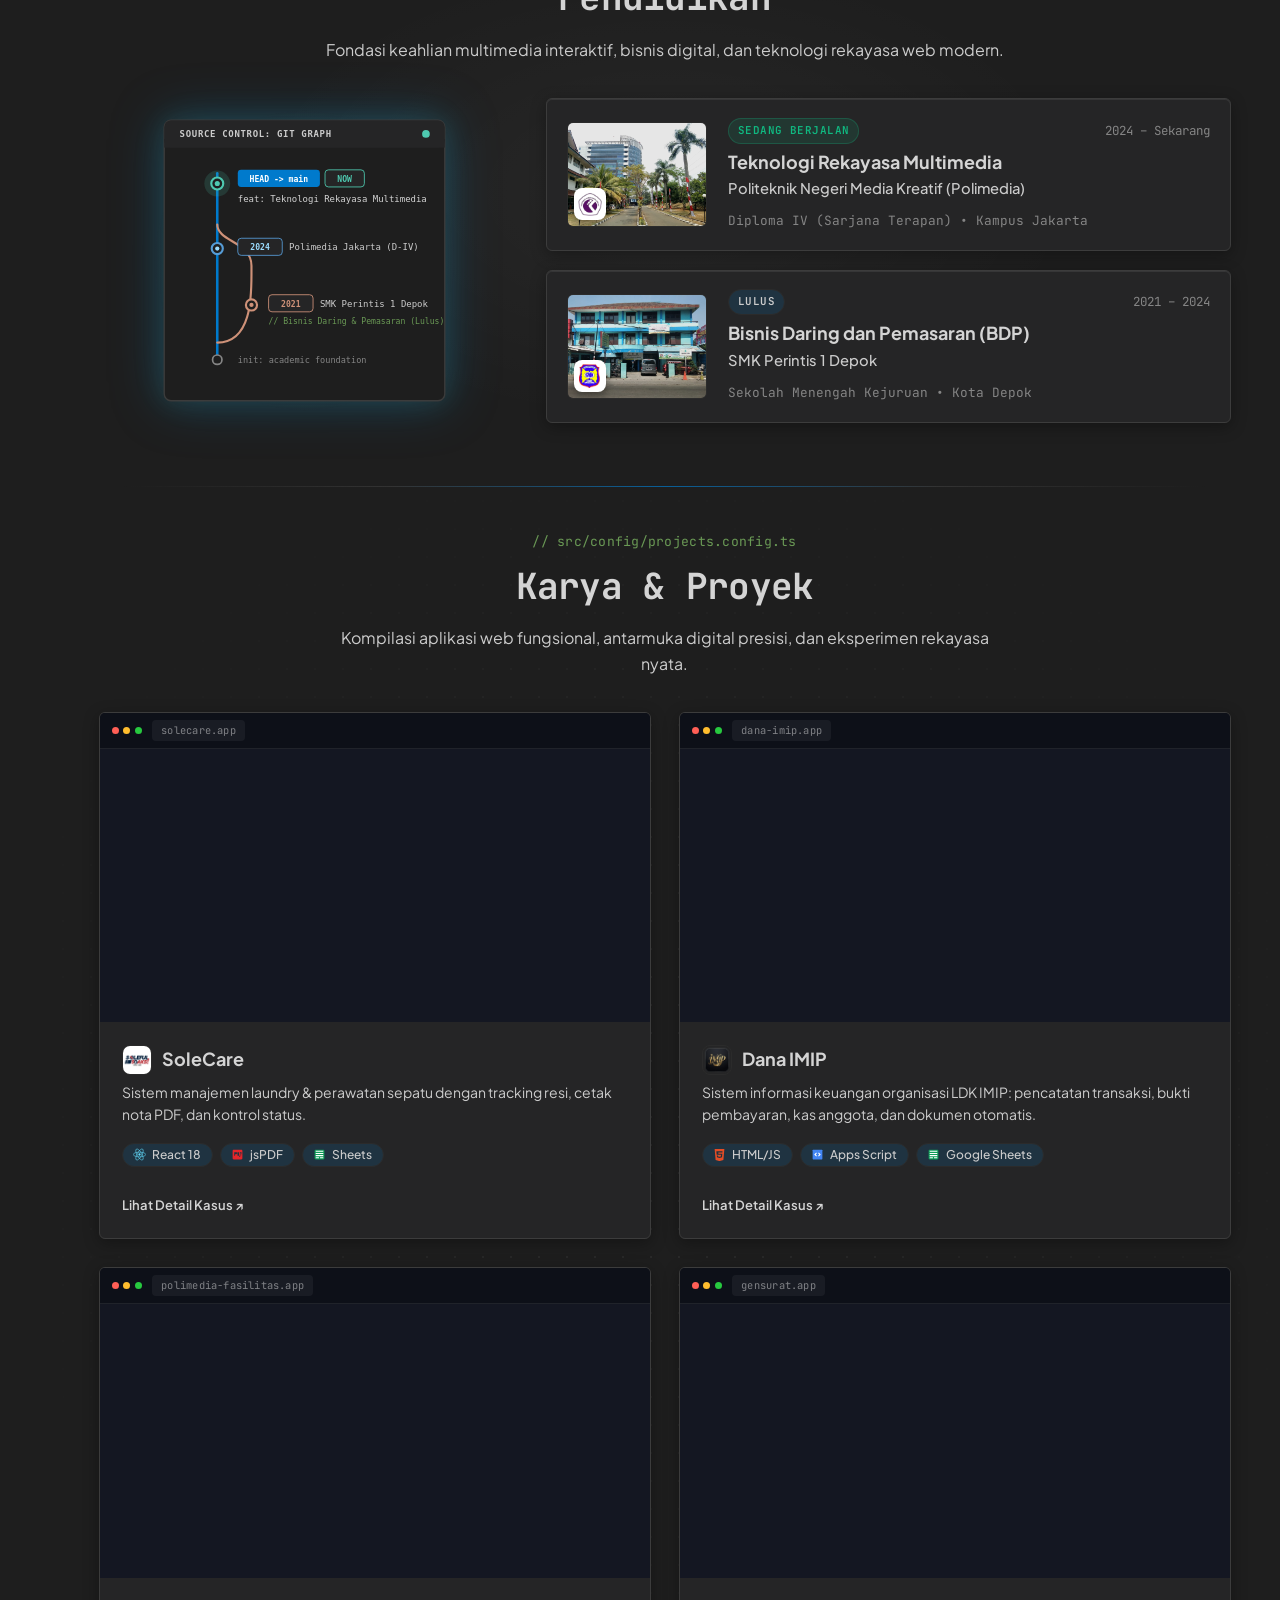
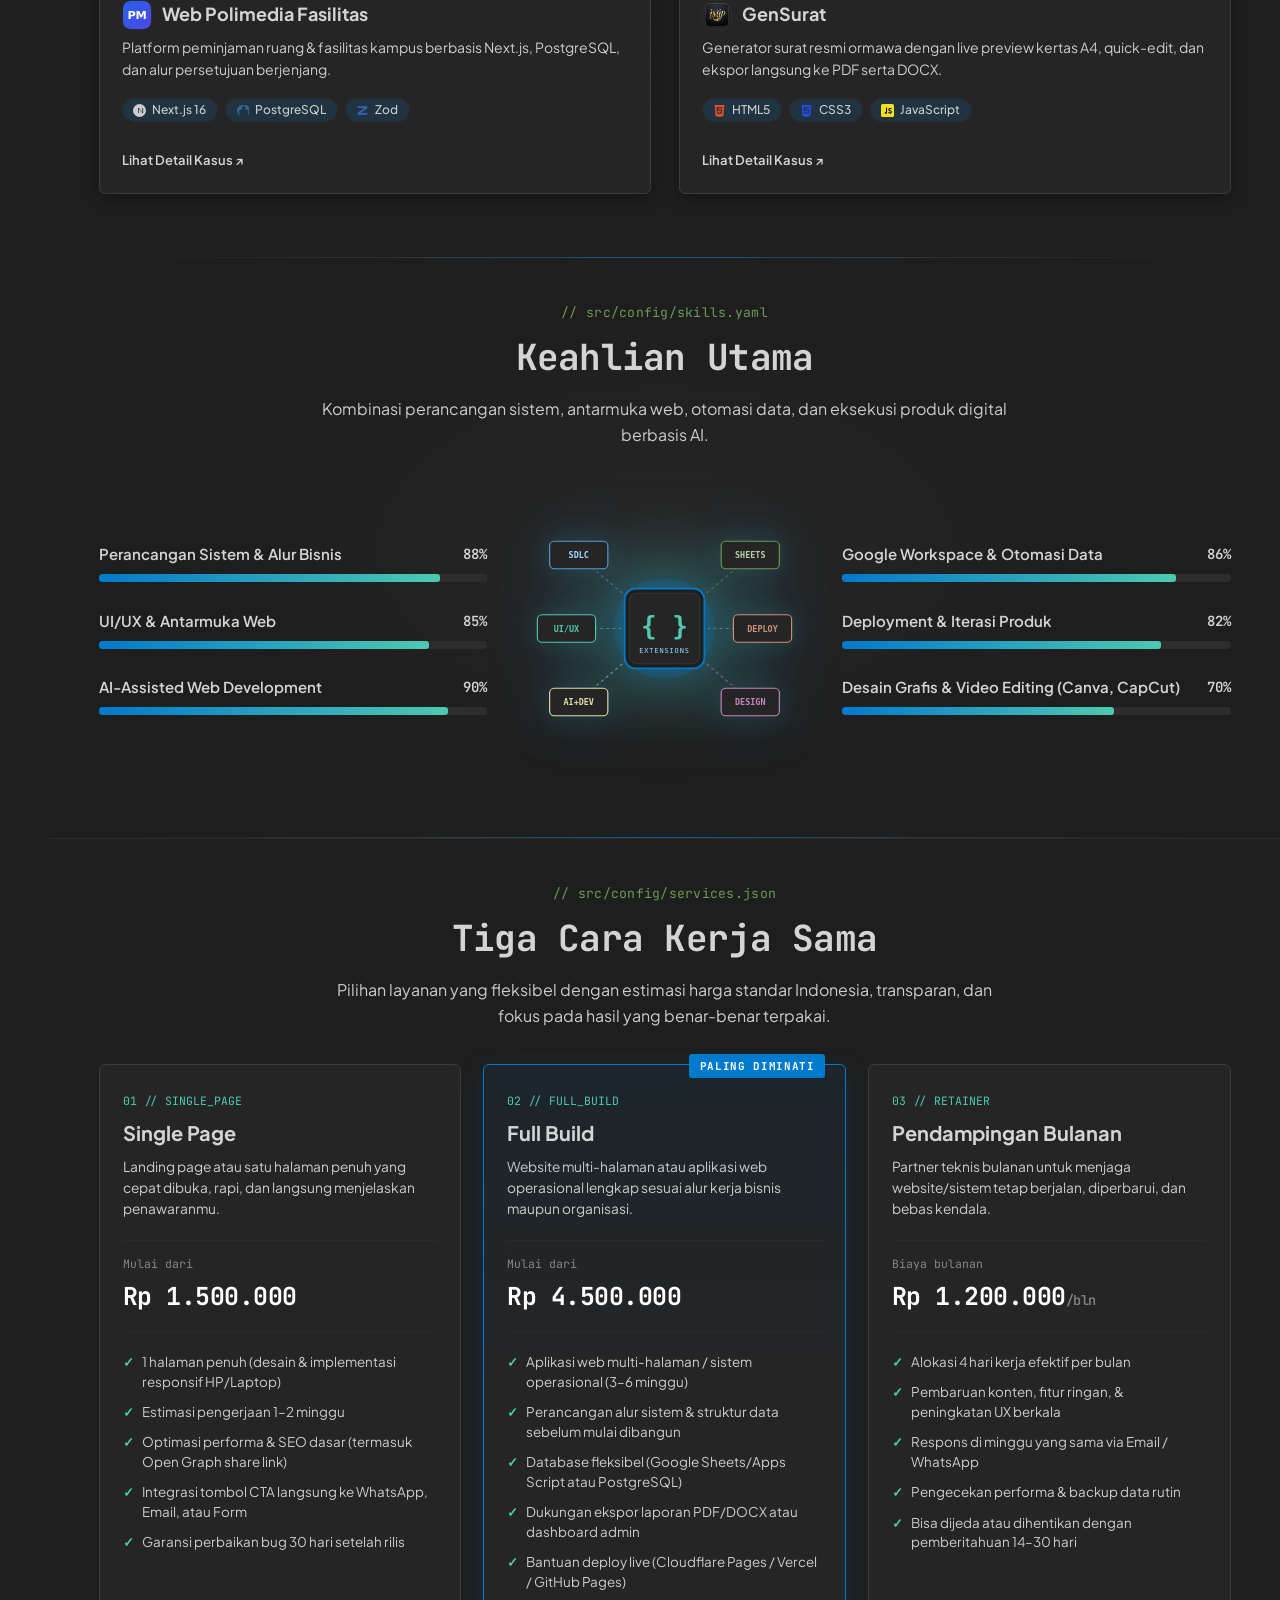
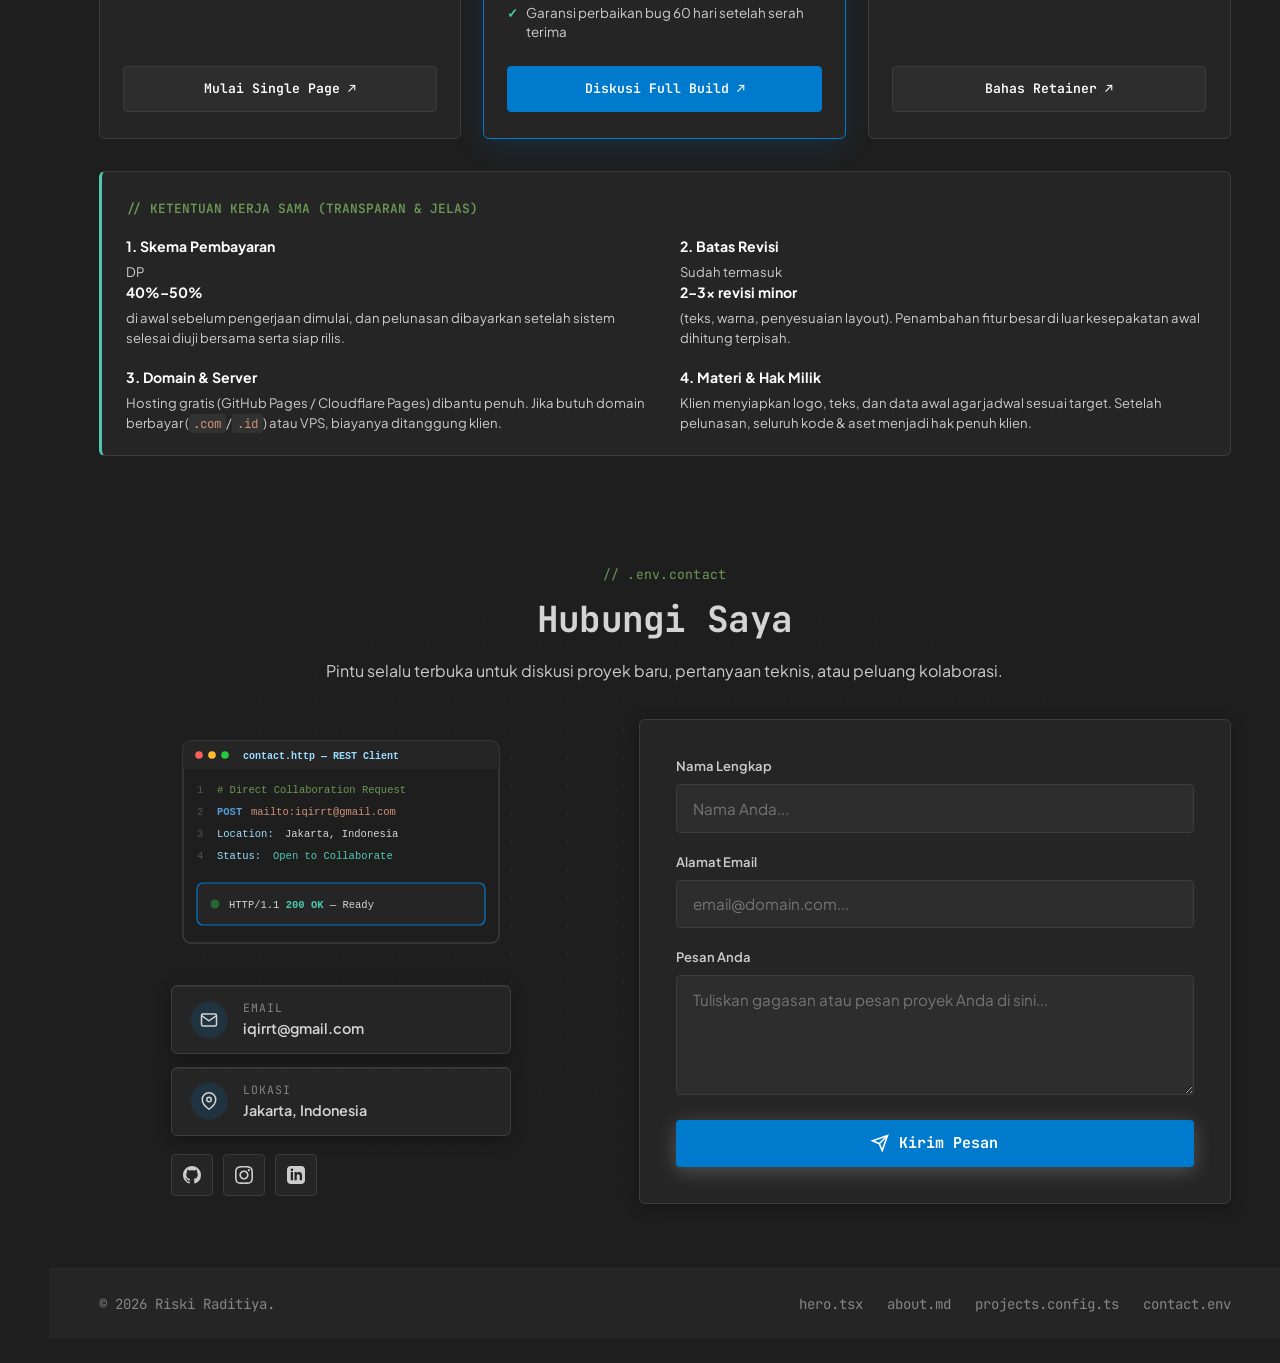
==== commit 48217471: "feat(services): tambah section Tiga Cara Kerja Sama (Single Page, Full Build, Retainer) dengan harga" ====
--- a/index.html
+++ b/index.html
@@ -19,7 +19,7 @@
   <link rel="preconnect" href="https://fonts.gstatic.com" crossorigin>
   <link rel="stylesheet" href="https://fonts.googleapis.com/css2?family=JetBrains+Mono:ital,wght@0,400;0,500;0,600;0,700;1,400&family=Plus+Jakarta+Sans:ital,wght@0,400;0,500;0,600;0,700;0,800;1,400&family=Space+Grotesk:wght@500;600;700&display=swap">
   <link rel="stylesheet" href="css/style.css?v=vscode1">
-  <link rel="stylesheet" href="css/vscode-theme.css?v=vscode6">
+  <link rel="stylesheet" href="css/vscode-theme.css?v=vscode7">
   <link rel="icon" href="data:image/svg+xml,<svg xmlns=%22http://www.w3.org/2000/svg%22 viewBox=%220 0 100 100%22><rect width=%22100%22 height=%22100%22 rx=%2218%22 fill=%22%23007acc%22/><text x=%2250%25%22 y=%2266%25%22 font-family=%22monospace%22 font-size=%2248%22 font-weight=%22bold%22 fill=%22white%22 text-anchor=%22middle%22>RR</text></svg>">
 </head>
 <body>
@@ -72,6 +72,7 @@
       <li><a href="#education">education.json — Pendidikan</a></li>
       <li><a href="#projects">projects.config.ts — Karya</a></li>
       <li><a href="#skills">skills.yaml — Keahlian</a></li>
+      <li><a href="#services">services.json — Layanan &amp; Harga</a></li>
       <li><a href="#contact">contact.env — Hubungi Saya</a></li>
     </ul>
     <div class="mobile-drawer-cta">
@@ -124,6 +125,7 @@
           <li><a href="#education" class="explorer-file-link" data-section="education"><span class="file-badge badge-json">{ }</span><span>education.json</span></a></li>
           <li><a href="#projects" class="explorer-file-link" data-section="projects"><span class="file-badge badge-ts">TS</span><span>projects.config.ts</span></a></li>
           <li><a href="#skills" class="explorer-file-link" data-section="skills"><span class="file-badge badge-yml">YML</span><span>skills.yaml</span></a></li>
+          <li><a href="#services" class="explorer-file-link" data-section="services"><span class="file-badge badge-json">{ }</span><span>services.json</span></a></li>
           <li><a href="#contact" class="explorer-file-link" data-section="contact"><span class="file-badge badge-env">ENV</span><span>contact.env</span></a></li>
         </ul>
       </div>
@@ -146,6 +148,7 @@
           <a href="#education" class="vscode-tab" data-section="education"><span class="file-badge badge-json">{ }</span>education.json</a>
           <a href="#projects" class="vscode-tab" data-section="projects"><span class="file-badge badge-ts">TS</span>projects.config.ts</a>
           <a href="#skills" class="vscode-tab" data-section="skills"><span class="file-badge badge-yml">YML</span>skills.yaml</a>
+          <a href="#services" class="vscode-tab" data-section="services"><span class="file-badge badge-json">{ }</span>services.json</a>
           <a href="#contact" class="vscode-tab" data-section="contact"><span class="file-badge badge-env">ENV</span>contact.env</a>
         </nav>
         <div class="vscode-breadcrumbs" id="vscode-breadcrumbs">
@@ -545,6 +548,111 @@
               <div class="skill-track">
                 <div class="skill-fill-bar" data-pct="70%" style="width: 0%;"></div>
               </div>
+            </div>
+          </div>
+        </div>
+      </div>
+    </section>
+
+    <!-- 7.5 SERVICES & PRICING SECTION (services.json) -->
+    <section class="services-section" id="services" aria-labelledby="services-title">
+      <div class="container">
+        <div class="section-common-header">
+          <div class="ide-section-comment">// src/config/services.json</div>
+          <h2 class="section-title" id="services-title">Tiga Cara Kerja Sama</h2>
+          <p class="section-subtitle">
+            Pilihan layanan yang fleksibel dengan estimasi harga standar Indonesia, transparan, dan fokus pada hasil yang benar-benar terpakai.
+          </p>
+        </div>
+
+        <div class="pricing-3grid">
+          <!-- Tier 1: Single Page -->
+          <article class="pricing-card">
+            <div class="pricing-header">
+              <div class="pricing-tier-tag">01 // SINGLE_PAGE</div>
+              <h3 class="pricing-title">Single Page</h3>
+              <p class="pricing-desc">Landing page atau satu halaman penuh yang cepat dibuka, rapi, dan langsung menjelaskan penawaranmu.</p>
+            </div>
+            <div class="pricing-price-block">
+              <span class="pricing-prefix">Mulai dari</span>
+              <div class="pricing-amount">Rp 1.500.000</div>
+            </div>
+            <ul class="pricing-features">
+              <li>1 halaman penuh (desain &amp; implementasi responsif HP/Laptop)</li>
+              <li>Estimasi pengerjaan 1–2 minggu</li>
+              <li>Optimasi performa &amp; SEO dasar (termasuk Open Graph share link)</li>
+              <li>Integrasi tombol CTA langsung ke WhatsApp, Email, atau Form</li>
+              <li>Garansi perbaikan bug 30 hari setelah rilis</li>
+            </ul>
+            <a href="#contact" class="pricing-cta-btn">Mulai Single Page ↗</a>
+          </article>
+
+          <!-- Tier 2: Full Build (Featured) -->
+          <article class="pricing-card is-featured">
+            <div class="pricing-featured-badge">Paling Diminati</div>
+            <div class="pricing-header">
+              <div class="pricing-tier-tag">02 // FULL_BUILD</div>
+              <h3 class="pricing-title">Full Build</h3>
+              <p class="pricing-desc">Website multi-halaman atau aplikasi web operasional lengkap sesuai alur kerja bisnis maupun organisasi.</p>
+            </div>
+            <div class="pricing-price-block">
+              <span class="pricing-prefix">Mulai dari</span>
+              <div class="pricing-amount">Rp 4.500.000</div>
+            </div>
+            <ul class="pricing-features">
+              <li>Aplikasi web multi-halaman / sistem operasional (3–6 minggu)</li>
+              <li>Perancangan alur sistem &amp; struktur data sebelum mulai dibangun</li>
+              <li>Database fleksibel (Google Sheets/Apps Script atau PostgreSQL)</li>
+              <li>Dukungan ekspor laporan PDF/DOCX atau dashboard admin</li>
+              <li>Bantuan deploy live (Cloudflare Pages / Vercel / GitHub Pages)</li>
+              <li>Garansi perbaikan bug 60 hari setelah serah terima</li>
+            </ul>
+            <a href="#contact" class="pricing-cta-btn is-primary">Diskusi Full Build ↗</a>
+          </article>
+
+          <!-- Tier 3: Retainer -->
+          <article class="pricing-card">
+            <div class="pricing-header">
+              <div class="pricing-tier-tag">03 // RETAINER</div>
+              <h3 class="pricing-title">Pendampingan Bulanan</h3>
+              <p class="pricing-desc">Partner teknis bulanan untuk menjaga website/sistem tetap berjalan, diperbarui, dan bebas kendala.</p>
+            </div>
+            <div class="pricing-price-block">
+              <span class="pricing-prefix">Biaya bulanan</span>
+              <div class="pricing-amount">Rp 1.200.000<span class="pricing-period">/bln</span></div>
+            </div>
+            <ul class="pricing-features">
+              <li>Alokasi 4 hari kerja efektif per bulan</li>
+              <li>Pembaruan konten, fitur ringan, &amp; peningkatan UX berkala</li>
+              <li>Respons di minggu yang sama via Email / WhatsApp</li>
+              <li>Pengecekan performa &amp; backup data rutin</li>
+              <li>Bisa dijeda atau dihentikan dengan pemberitahuan 14–30 hari</li>
+            </ul>
+            <a href="#contact" class="pricing-cta-btn">Bahas Retainer ↗</a>
+          </article>
+        </div>
+
+        <!-- Clear Terms & Conditions Box -->
+        <div class="pricing-terms-box">
+          <div class="terms-header">
+            <span class="terms-comment">// KETENTUAN KERJA SAMA (TRANSPARAN &amp; JELAS)</span>
+          </div>
+          <div class="terms-grid">
+            <div class="term-item">
+              <strong>1. Skema Pembayaran</strong>
+              <p>DP <strong>40%–50%</strong> di awal sebelum pengerjaan dimulai, dan pelunasan dibayarkan setelah sistem selesai diuji bersama serta siap rilis.</p>
+            </div>
+            <div class="term-item">
+              <strong>2. Batas Revisi</strong>
+              <p>Sudah termasuk <strong>2–3x revisi minor</strong> (teks, warna, penyesuaian layout). Penambahan fitur besar di luar kesepakatan awal dihitung terpisah.</p>
+            </div>
+            <div class="term-item">
+              <strong>3. Domain &amp; Server</strong>
+              <p>Hosting gratis (GitHub Pages / Cloudflare Pages) dibantu penuh. Jika butuh domain berbayar (<code>.com</code>/<code>.id</code>) atau VPS, biayanya ditanggung klien.</p>
+            </div>
+            <div class="term-item">
+              <strong>4. Materi &amp; Hak Milik</strong>
+              <p>Klien menyiapkan logo, teks, dan data awal agar jadwal sesuai target. Setelah pelunasan, seluruh kode &amp; aset menjadi hak penuh klien.</p>
             </div>
           </div>
         </div>
--- a/css/vscode-theme.css
+++ b/css/vscode-theme.css
@@ -1210,3 +1210,222 @@
 .palette-item.selected .palette-item-sub {
   color: #9cdcfe;
 }
+
+/* --------------------------------------------------------------------------
+   Services & Pricing Section (services.json)
+   -------------------------------------------------------------------------- */
+.services-section {
+  padding: 2.75rem 0 4rem 0;
+  border-top: 1px solid var(--border-subtle);
+}
+
+.pricing-3grid {
+  display: grid;
+  grid-template-columns: repeat(3, 1fr);
+  gap: 1.35rem;
+  align-items: stretch;
+  margin-bottom: 2rem;
+}
+
+.pricing-card {
+  position: relative;
+  background: var(--bg-secondary);
+  border: 1px solid var(--border-card);
+  border-radius: var(--radius-md);
+  padding: 1.65rem 1.45rem;
+  display: flex;
+  flex-direction: column;
+  transition: transform 0.2s ease, border-color 0.2s ease, box-shadow 0.2s ease;
+}
+
+.pricing-card:hover {
+  transform: translateY(-3px);
+  border-color: var(--accent);
+  box-shadow: var(--glow-white);
+}
+
+.pricing-card.is-featured {
+  border-color: var(--accent);
+  background: linear-gradient(180deg, rgba(0, 122, 204, 0.08) 0%, var(--bg-secondary) 45%);
+  box-shadow: 0 8px 28px rgba(0, 122, 204, 0.16);
+}
+
+.pricing-featured-badge {
+  position: absolute;
+  top: -11px;
+  right: 1.25rem;
+  background: var(--accent);
+  color: #ffffff;
+  font-family: var(--font-mono);
+  font-size: 0.68rem;
+  font-weight: 700;
+  text-transform: uppercase;
+  letter-spacing: 0.06em;
+  padding: 0.2rem 0.65rem;
+  border-radius: 3px;
+}
+
+.pricing-tier-tag {
+  font-family: var(--font-mono);
+  font-size: 0.72rem;
+  color: var(--syn-type);
+  margin-bottom: 0.4rem;
+}
+
+.pricing-title {
+  font-size: 1.25rem;
+  font-weight: 700;
+  color: var(--text-primary);
+  margin-bottom: 0.45rem;
+}
+
+.pricing-desc {
+  font-size: 0.86rem;
+  color: var(--text-secondary);
+  line-height: 1.55;
+  margin-bottom: 1.25rem;
+}
+
+.pricing-price-block {
+  padding: 0.9rem 0;
+  border-top: 1px solid var(--border-subtle);
+  border-bottom: 1px solid var(--border-subtle);
+  margin-bottom: 1.25rem;
+}
+
+.pricing-prefix {
+  display: block;
+  font-family: var(--font-mono);
+  font-size: 0.72rem;
+  color: var(--text-muted);
+  margin-bottom: 0.2rem;
+}
+
+.pricing-amount {
+  font-family: var(--font-mono);
+  font-size: 1.55rem;
+  font-weight: 700;
+  color: #ffffff;
+  letter-spacing: -0.02em;
+}
+
+.pricing-period {
+  font-size: 0.85rem;
+  font-weight: 500;
+  color: var(--text-muted);
+}
+
+.pricing-features {
+  list-style: none;
+  display: flex;
+  flex-direction: column;
+  gap: 0.65rem;
+  margin-bottom: 1.5rem;
+  flex: 1;
+}
+
+.pricing-features li {
+  position: relative;
+  padding-left: 1.2rem;
+  font-size: 0.84rem;
+  color: var(--text-secondary);
+  line-height: 1.48;
+}
+
+.pricing-features li::before {
+  content: '✓';
+  position: absolute;
+  left: 0;
+  color: var(--syn-type);
+  font-weight: 700;
+}
+
+.pricing-cta-btn {
+  display: inline-flex;
+  align-items: center;
+  justify-content: center;
+  width: 100%;
+  padding: 0.7rem 1rem;
+  border-radius: var(--radius-sm);
+  font-family: var(--font-mono);
+  font-size: 0.82rem;
+  font-weight: 600;
+  background: var(--bg-tertiary);
+  color: #ffffff;
+  border: 1px solid var(--border-card);
+  transition: background-color 0.15s ease, border-color 0.15s ease;
+}
+
+.pricing-cta-btn:hover {
+  background: #3a3d41;
+  border-color: var(--accent);
+}
+
+.pricing-cta-btn.is-primary {
+  background: var(--accent);
+  border-color: var(--accent);
+}
+
+.pricing-cta-btn.is-primary:hover {
+  background: var(--accent-hover);
+}
+
+/* Terms & Conditions Callout Box */
+.pricing-terms-box {
+  background: var(--bg-secondary);
+  border: 1px solid var(--border-card);
+  border-left: 3px solid var(--syn-type);
+  border-radius: var(--radius-md);
+  padding: 1.35rem 1.5rem;
+}
+
+.terms-header {
+  margin-bottom: 1rem;
+}
+
+.terms-comment {
+  font-family: var(--font-mono);
+  font-size: 0.8rem;
+  font-weight: 600;
+  color: var(--syn-comment);
+}
+
+.terms-grid {
+  display: grid;
+  grid-template-columns: repeat(2, 1fr);
+  gap: 1.1rem 1.75rem;
+}
+
+.term-item strong {
+  display: block;
+  font-size: 0.88rem;
+  color: #ffffff;
+  margin-bottom: 0.25rem;
+}
+
+.term-item p {
+  font-size: 0.82rem;
+  color: var(--text-secondary);
+  line-height: 1.55;
+}
+
+.term-item code {
+  font-family: var(--font-mono);
+  font-size: 0.78rem;
+  color: var(--syn-string);
+  background: rgba(255, 255, 255, 0.06);
+  padding: 0.08rem 0.3rem;
+  border-radius: 3px;
+}
+
+@media (max-width: 1024px) {
+  .pricing-3grid {
+    grid-template-columns: 1fr;
+    gap: 1.5rem;
+  }
+
+  .terms-grid {
+    grid-template-columns: 1fr;
+    gap: 0.9rem;
+  }
+}
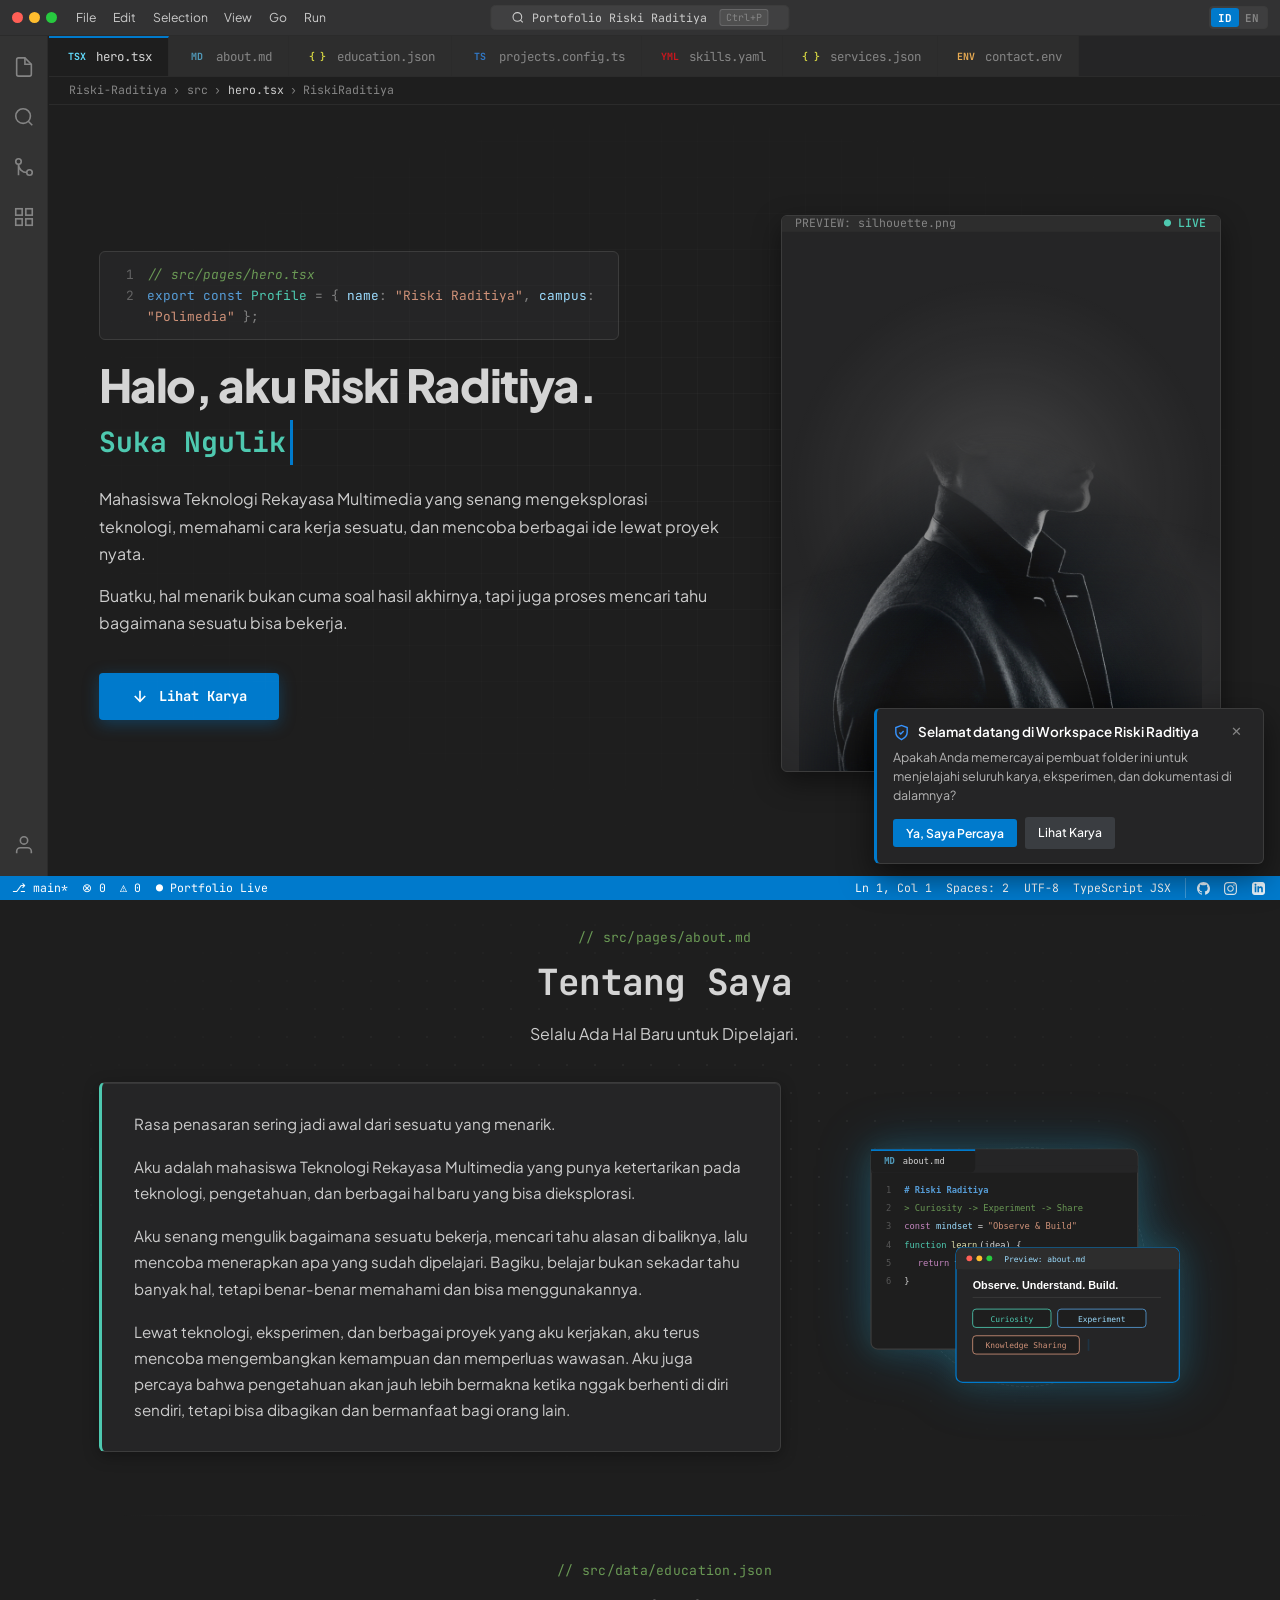
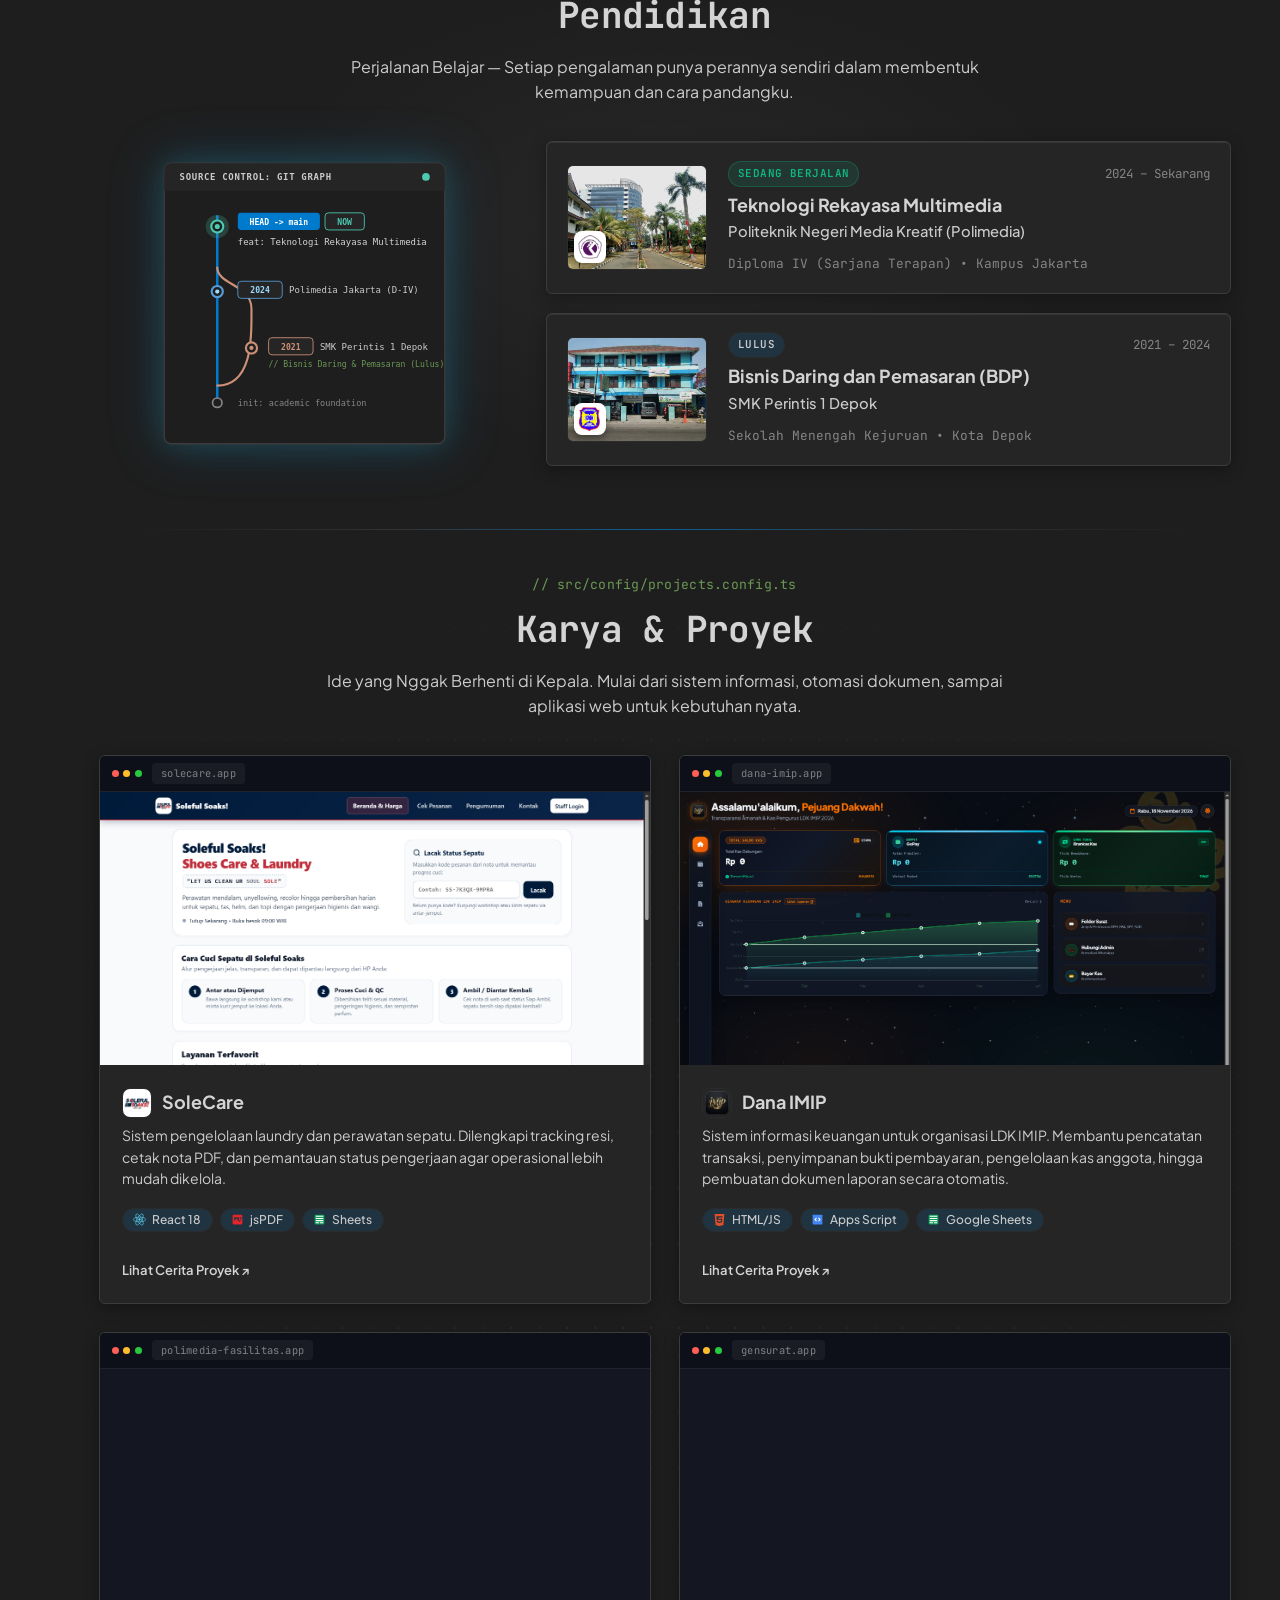
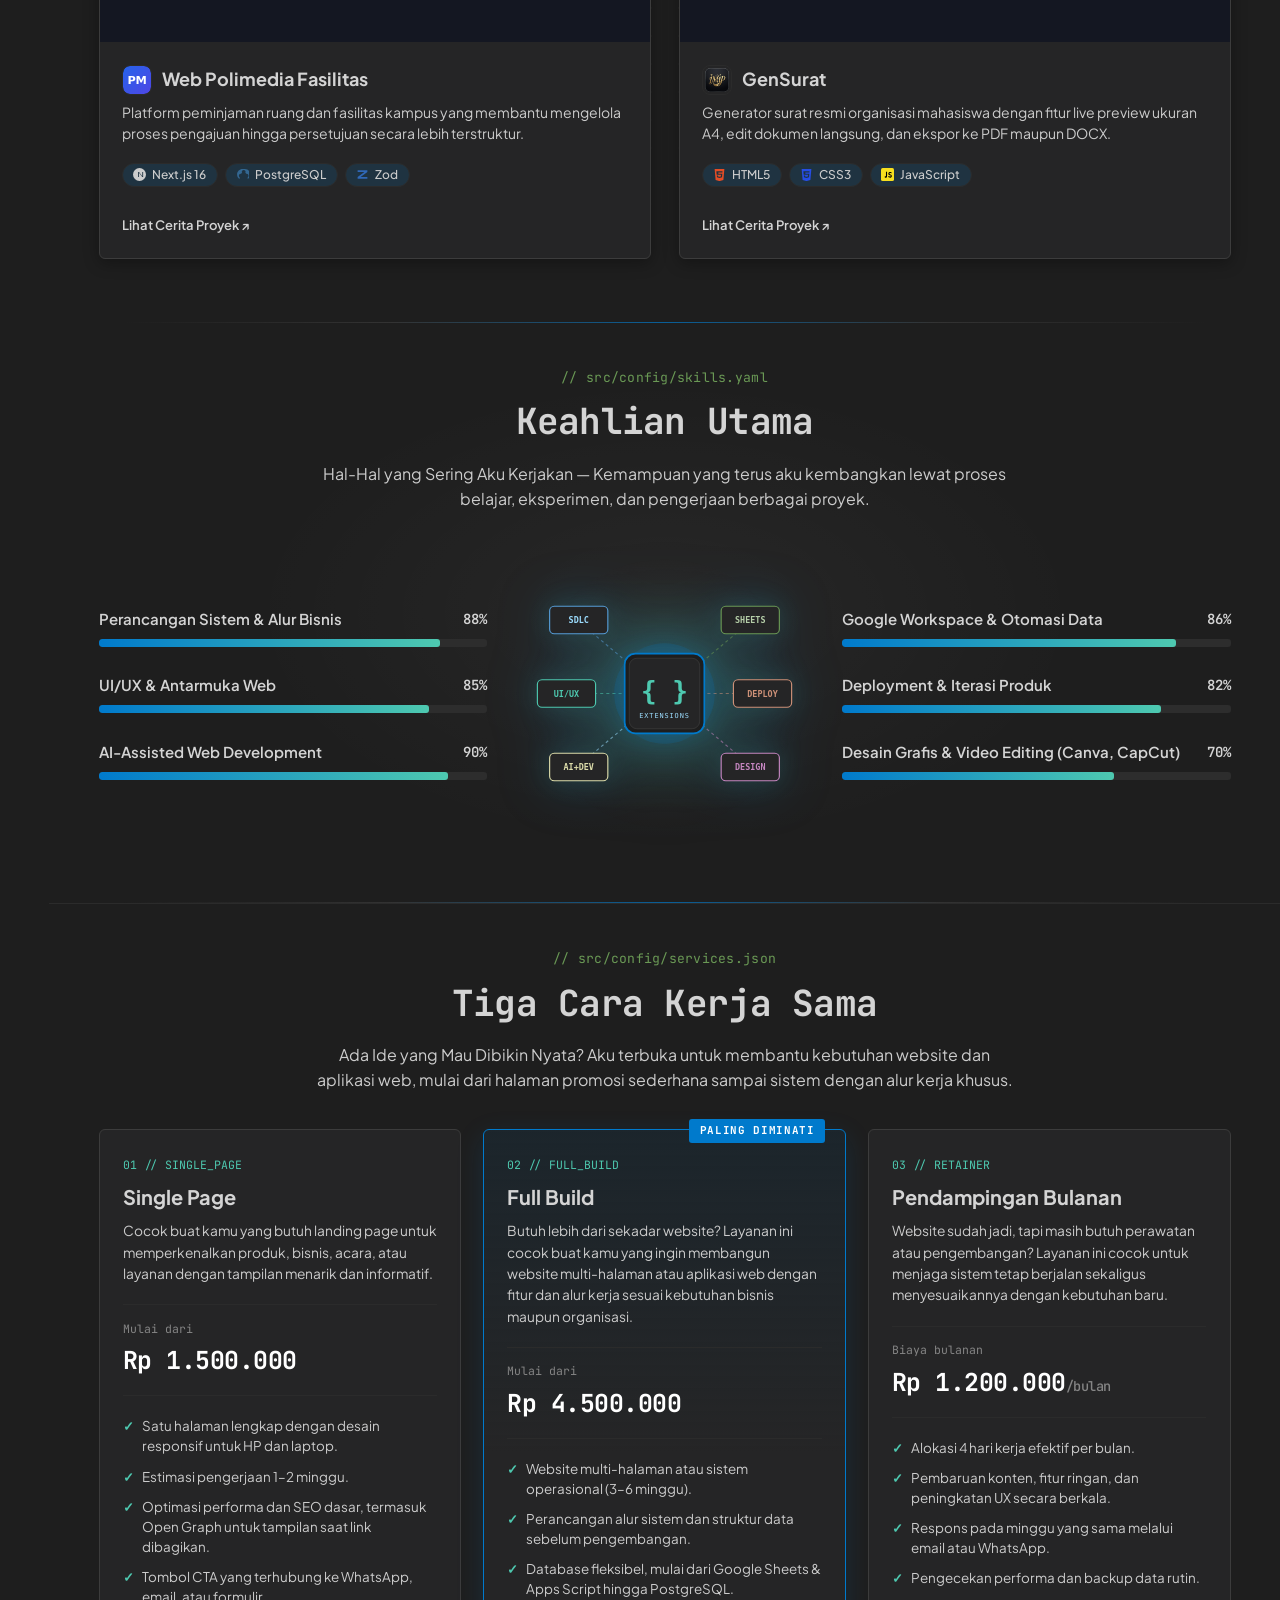
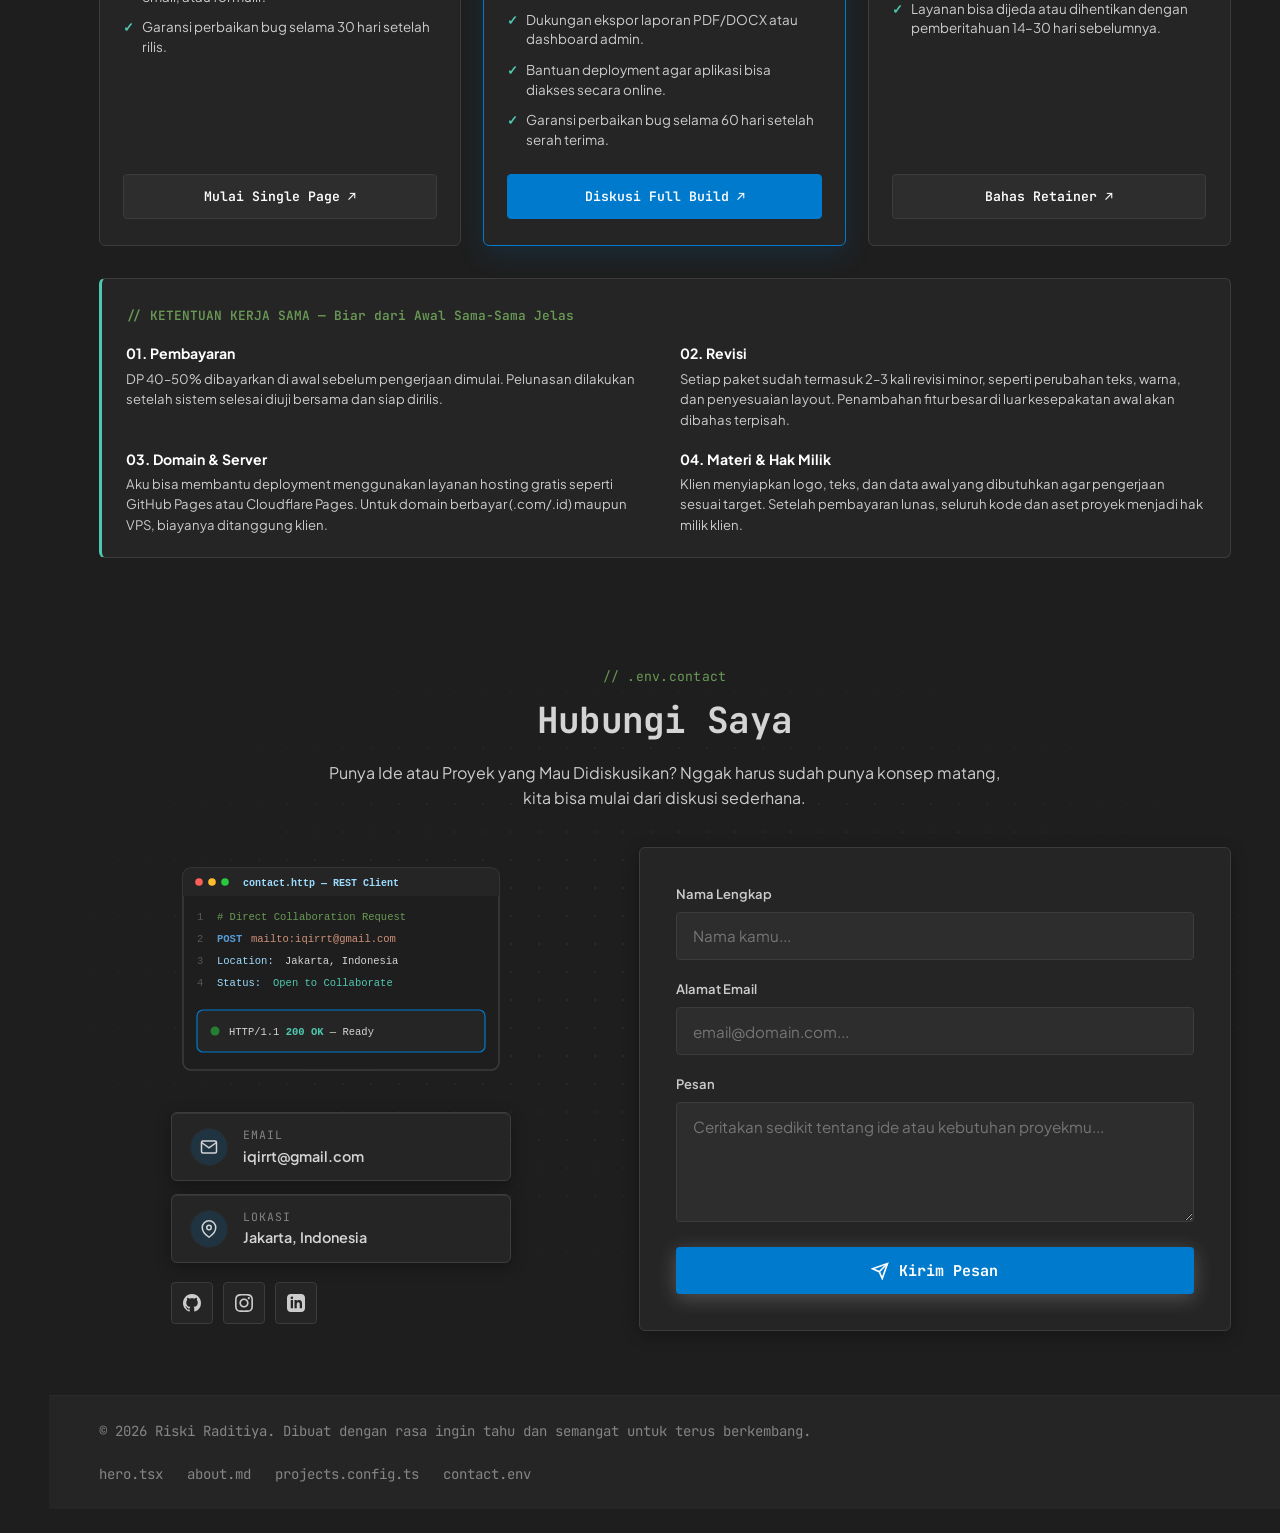
==== commit 01c5d211: "feat(i18n): tambah dukungan dua bahasa (ID/EN) dan perbarui copy lengkap sesuai versi Indonesia & In" ====
--- a/index.html
+++ b/index.html
@@ -19,7 +19,7 @@
   <link rel="preconnect" href="https://fonts.gstatic.com" crossorigin>
   <link rel="stylesheet" href="https://fonts.googleapis.com/css2?family=JetBrains+Mono:ital,wght@0,400;0,500;0,600;0,700;1,400&family=Plus+Jakarta+Sans:ital,wght@0,400;0,500;0,600;0,700;0,800;1,400&family=Space+Grotesk:wght@500;600;700&display=swap">
   <link rel="stylesheet" href="css/style.css?v=vscode1">
-  <link rel="stylesheet" href="css/vscode-theme.css?v=vscode7">
+  <link rel="stylesheet" href="css/vscode-theme.css?v=vscode8">
   <link rel="icon" href="data:image/svg+xml,<svg xmlns=%22http://www.w3.org/2000/svg%22 viewBox=%220 0 100 100%22><rect width=%22100%22 height=%22100%22 rx=%2218%22 fill=%22%23007acc%22/><text x=%2250%25%22 y=%2266%25%22 font-family=%22monospace%22 font-size=%2248%22 font-weight=%22bold%22 fill=%22white%22 text-anchor=%22middle%22>RR</text></svg>">
 </head>
 <body>
@@ -50,6 +50,10 @@
     </button>
 
     <div class="vscode-titlebar-right">
+      <div class="lang-switcher" role="group" aria-label="Pilih Bahasa / Select Language">
+        <button type="button" class="lang-opt active" data-lang="id">ID</button>
+        <button type="button" class="lang-opt" data-lang="en">EN</button>
+      </div>
       <button class="mobile-menu-toggle" type="button" aria-label="Buka Explorer Mobile">
         <svg viewBox="0 0 24 24">
           <line x1="3" y1="6" x2="21" y2="6"></line>
@@ -67,17 +71,17 @@
       <button class="mobile-drawer-close" type="button" aria-label="Tutup explorer">✕</button>
     </div>
     <ul class="mobile-nav-links">
-      <li><a href="#hero">hero.tsx — Beranda</a></li>
-      <li><a href="#about">about.md — Tentang Saya</a></li>
-      <li><a href="#education">education.json — Pendidikan</a></li>
-      <li><a href="#projects">projects.config.ts — Karya</a></li>
-      <li><a href="#skills">skills.yaml — Keahlian</a></li>
-      <li><a href="#services">services.json — Layanan &amp; Harga</a></li>
-      <li><a href="#contact">contact.env — Hubungi Saya</a></li>
+      <li><a href="#hero" data-i18n="nav_hero">hero.tsx — Beranda</a></li>
+      <li><a href="#about" data-i18n="nav_about">about.md — Tentang Saya</a></li>
+      <li><a href="#education" data-i18n="nav_education">education.json — Pendidikan</a></li>
+      <li><a href="#projects" data-i18n="nav_projects">projects.config.ts — Karya</a></li>
+      <li><a href="#skills" data-i18n="nav_skills">skills.yaml — Keahlian</a></li>
+      <li><a href="#services" data-i18n="nav_services">services.json — Layanan</a></li>
+      <li><a href="#contact" data-i18n="nav_contact">contact.env — Hubungi Saya</a></li>
     </ul>
     <div class="mobile-drawer-cta">
       <a href="#contact" class="btn-download-cv mobile-drawer-btn">
-        <span>Mulai Diskusi Proyek</span>
+        <span data-i18n="nav_cta">Mulai Diskusi Proyek</span>
       </a>
     </div>
   </div>
@@ -131,10 +135,10 @@
       </div>
 
       <div class="sidebar-outline">
-        <div class="sidebar-outline-title">Timeline &amp; Status</div>
+        <div class="sidebar-outline-title" data-i18n="sidebar_timeline_title">Timeline &amp; Status</div>
         <div class="outline-item"><span class="outline-dot-live"></span><span>2024 • Polimedia</span></div>
         <div class="outline-item"><span style="color: var(--syn-comment);">✓</span><span>2021 • SMK Perintis 1</span></div>
-        <div class="outline-item"><span style="color: var(--syn-var);">★</span><span>4 Proyek Nyata</span></div>
+        <div class="outline-item"><span style="color: var(--syn-var);">★</span><span data-i18n="sidebar_projects_count">4 Proyek Nyata</span></div>
       </div>
     </aside>
 
@@ -175,15 +179,18 @@
               <div class="ide-code-line"><span class="ide-ln">2</span><span><span class="syn-kw">export const</span> <span class="syn-type">Profile</span> <span class="syn-p">=</span> <span class="syn-p">{</span> <span class="syn-var">name</span><span class="syn-p">:</span> <span class="syn-str">"Riski Raditiya"</span><span class="syn-p">,</span> <span class="syn-var">campus</span><span class="syn-p">:</span> <span class="syn-str">"Polimedia"</span> <span class="syn-p">};</span></span></div>
             </div>
 
-            <h1 class="hero-main-title">Halo, Saya Riski Raditiya</h1>
+            <h1 class="hero-main-title" data-i18n="hero_title">Halo, aku Riski Raditiya.</h1>
             
             <!-- Typewriter Headline -->
             <div class="hero-typewriter-container">
-              <span class="typewriter-text" id="hero-typewriter-text">Digital Product Builder</span>
-            </div>
-
-            <p class="hero-description">
-              Mahasiswa Teknologi Rekayasa Multimedia yang senang mengamati cara kerja sesuatu, merancang alur sistem, dan mengubah ide menjadi aplikasi web yang benar-benar dipakai.
+              <span class="typewriter-text" id="hero-typewriter-text">Suka Ngulik &amp; Terus Belajar</span>
+            </div>
+
+            <p class="hero-description" data-i18n="hero_desc_1">
+              Mahasiswa Teknologi Rekayasa Multimedia yang senang mengeksplorasi teknologi, memahami cara kerja sesuatu, dan mencoba berbagai ide lewat proyek nyata.
+            </p>
+            <p class="hero-description" style="margin-top: -1.35rem;" data-i18n="hero_desc_2">
+              Buatku, hal menarik bukan cuma soal hasil akhirnya, tapi juga proses mencari tahu bagaimana sesuatu bisa bekerja.
             </p>
 
             <!-- Action Row (Lihat Karya) -->
@@ -193,7 +200,7 @@
                   <line x1="12" y1="5" x2="12" y2="19"></line>
                   <polyline points="19 12 12 19 5 12"></polyline>
                 </svg>
-                <span>Lihat Karya</span>
+                <span data-i18n="hero_cta">Lihat Karya</span>
               </a>
             </div>
           </div>
@@ -219,23 +226,26 @@
       <div class="container">
         <div class="section-common-header">
           <div class="ide-section-comment">// src/pages/about.md</div>
-          <h2 class="section-title" id="about-title">Tentang Saya</h2>
-          <p class="section-subtitle">
-            Rasa ingin tahu membawa saya untuk terus belajar, memahami, mencoba, dan membagikan hal-hal baru.
+          <h2 class="section-title" id="about-title" data-i18n="about_title">Tentang Saya</h2>
+          <p class="section-subtitle" data-i18n="about_subtitle">
+            Selalu Ada Hal Baru untuk Dipelajari.
           </p>
         </div>
 
         <!-- Bio Narrative Card & Visual Spotlight -->
         <div class="about-hero-grid">
           <div class="about-bio-text about-bio-card">
-            <p class="about-intro-p">
-              Saya adalah mahasiswa Teknologi Rekayasa Multimedia yang memiliki ketertarikan besar terhadap teknologi, pengetahuan, dan proses memahami sesuatu.
+            <p class="about-intro-p" data-i18n="about_p1">
+              Rasa penasaran sering jadi awal dari sesuatu yang menarik.
             </p>
-            <p class="about-intro-p">
-              Saya senang mengamati bagaimana sesuatu bekerja, menggali alasan di baliknya, dan mencoba mengubah ide menjadi sesuatu yang nyata. Bagi saya, belajar bukan sekadar mengumpulkan informasi, tetapi memahami, menguji, dan menemukan cara untuk menerapkannya.
+            <p class="about-intro-p" data-i18n="about_p2">
+              Aku adalah mahasiswa Teknologi Rekayasa Multimedia yang punya ketertarikan pada teknologi, pengetahuan, dan berbagai hal baru yang bisa dieksplorasi.
             </p>
-            <p class="about-intro-p">
-              Melalui teknologi, eksperimen, dan berbagai proyek yang saya kerjakan, saya terus mengeksplorasi hal-hal baru. Saya juga percaya bahwa pengetahuan akan lebih bermakna ketika bisa dibagikan dan dipahami oleh orang lain.
+            <p class="about-intro-p" data-i18n="about_p3">
+              Aku senang mengulik bagaimana sesuatu bekerja, mencari tahu alasan di baliknya, lalu mencoba menerapkan apa yang sudah dipelajari. Bagiku, belajar bukan sekadar tahu banyak hal, tetapi benar-benar memahami dan bisa menggunakannya.
+            </p>
+            <p class="about-intro-p" data-i18n="about_p4">
+              Lewat teknologi, eksperimen, dan berbagai proyek yang aku kerjakan, aku terus mencoba mengembangkan kemampuan dan memperluas wawasan. Aku juga percaya bahwa pengetahuan akan jauh lebih bermakna ketika nggak berhenti di diri sendiri, tetapi bisa dibagikan dan bermanfaat bagi orang lain.
             </p>
           </div>
 
@@ -255,9 +265,9 @@
       <div class="container">
         <div class="section-common-header">
           <div class="ide-section-comment">// src/data/education.json</div>
-          <h2 class="section-title" id="edu-title">Pendidikan</h2>
-          <p class="section-subtitle">
-            Fondasi keahlian multimedia interaktif, bisnis digital, dan teknologi rekayasa web modern.
+          <h2 class="section-title" id="edu-title" data-i18n="edu_title">Pendidikan</h2>
+          <p class="section-subtitle" data-i18n="edu_subtitle">
+            Perjalanan Belajar — Setiap pengalaman punya perannya sendiri dalam membentuk kemampuan dan cara pandangku.
           </p>
         </div>
 
@@ -279,12 +289,12 @@
                 </div>
                 <div class="edu-info">
                   <div class="edu-top-row">
-                    <span class="edu-status-badge">Sedang Berjalan</span>
-                    <span class="edu-period">2024 – Sekarang</span>
+                    <span class="edu-status-badge" data-i18n="edu_1_status">Sedang Berjalan</span>
+                    <span class="edu-period" data-i18n="edu_1_period">2024 – Sekarang</span>
                   </div>
-                  <h3 class="edu-degree">Teknologi Rekayasa Multimedia</h3>
-                  <div class="edu-institution">Politeknik Negeri Media Kreatif (Polimedia)</div>
-                  <div class="edu-meta-badge">Diploma IV (Sarjana Terapan) &bull; Kampus Jakarta</div>
+                  <h3 class="edu-degree" data-i18n="edu_1_degree">Teknologi Rekayasa Multimedia</h3>
+                  <div class="edu-institution" data-i18n="edu_1_inst">Politeknik Negeri Media Kreatif (Polimedia)</div>
+                  <div class="edu-meta-badge" data-i18n="edu_1_meta">Diploma IV (Sarjana Terapan) • Kampus Jakarta</div>
                 </div>
               </div>
             </div>
@@ -299,12 +309,12 @@
                 </div>
                 <div class="edu-info">
                   <div class="edu-top-row">
-                    <span class="edu-status-badge edu-status-alumni">Lulus</span>
-                    <span class="edu-period">2021 – 2024</span>
+                    <span class="edu-status-badge edu-status-alumni" data-i18n="edu_2_status">Lulus</span>
+                    <span class="edu-period" data-i18n="edu_2_period">2021 – 2024</span>
                   </div>
-                  <h3 class="edu-degree">Bisnis Daring dan Pemasaran (BDP)</h3>
-                  <div class="edu-institution">SMK Perintis 1 Depok</div>
-                  <div class="edu-meta-badge">Sekolah Menengah Kejuruan &bull; Kota Depok</div>
+                  <h3 class="edu-degree" data-i18n="edu_2_degree">Bisnis Daring dan Pemasaran (BDP)</h3>
+                  <div class="edu-institution" data-i18n="edu_2_inst">SMK Perintis 1 Depok</div>
+                  <div class="edu-meta-badge" data-i18n="edu_2_meta">Sekolah Menengah Kejuruan • Kota Depok</div>
                 </div>
               </div>
             </div>
@@ -318,9 +328,9 @@
       <div class="container">
         <div class="section-common-header">
           <div class="ide-section-comment">// src/config/projects.config.ts</div>
-          <h2 class="section-title" id="projects-title">Karya &amp; Proyek</h2>
-          <p class="section-subtitle">
-            Kompilasi aplikasi web fungsional, antarmuka digital presisi, dan eksperimen rekayasa nyata.
+          <h2 class="section-title" id="projects-title" data-i18n="proj_title">Karya &amp; Proyek</h2>
+          <p class="section-subtitle" data-i18n="proj_subtitle">
+            Ide yang Nggak Berhenti di Kepala. Mulai dari sistem informasi, otomasi dokumen, sampai aplikasi web untuk kebutuhan nyata.
           </p>
         </div>
 
@@ -340,7 +350,7 @@
                   <img src="assets/projects/solecare/logo.jpg" alt="Logo SoleCare" class="project-logo-badge" width="32" height="32" loading="lazy">
                   <h3 class="project-title">SoleCare</h3>
                 </div>
-                <p class="project-desc-short">Sistem manajemen laundry &amp; perawatan sepatu dengan tracking resi, cetak nota PDF, dan kontrol status.</p>
+                <p class="project-desc-short" data-i18n="proj_1_desc">Sistem pengelolaan laundry dan perawatan sepatu. Dilengkapi tracking resi, cetak nota PDF, dan pemantauan status pengerjaan agar operasional lebih mudah dikelola.</p>
                 <div class="project-tags">
                   <span class="project-tag">
                     <svg viewBox="-11.5 -10.23174 23 20.46348" width="13" height="13" fill="none"><circle cx="0" cy="0" r="2.05" fill="#61dafb"/><g stroke="#61dafb" stroke-width="1"><ellipse rx="11" ry="4.2"/><ellipse rx="11" ry="4.2" transform="rotate(60)"/><ellipse rx="11" ry="4.2" transform="rotate(120)"/></g></svg>
@@ -356,7 +366,7 @@
                   </span>
                 </div>
               </div>
-              <a href="project-detail.html?id=solecare" class="project-action-link" onclick="event.stopPropagation();">Lihat Detail Kasus ↗</a>
+              <a href="project-detail.html?id=solecare" class="project-action-link" onclick="event.stopPropagation();" data-i18n="proj_link">Lihat Cerita Proyek ↗</a>
             </div>
           </div>
 
@@ -375,7 +385,7 @@
                   <img src="assets/projects/dana-imip/logo.png" alt="Logo Dana IMIP" class="project-logo-badge" width="32" height="32" loading="lazy">
                   <h3 class="project-title">Dana IMIP</h3>
                 </div>
-                <p class="project-desc-short">Sistem informasi keuangan organisasi LDK IMIP: pencatatan transaksi, bukti pembayaran, kas anggota, dan dokumen otomatis.</p>
+                <p class="project-desc-short" data-i18n="proj_2_desc">Sistem informasi keuangan untuk organisasi LDK IMIP. Membantu pencatatan transaksi, penyimpanan bukti pembayaran, pengelolaan kas anggota, hingga pembuatan dokumen laporan secara otomatis.</p>
                 <div class="project-tags">
                   <span class="project-tag">
                     <svg viewBox="0 0 24 24" width="13" height="13" fill="#E44D26"><path d="M3 2l1.8 20.2 7.2 2 7.2-2L21 2H3zm14.4 6.3h-7.6l.2 2.3h7.2l-.6 6.7-4.6 1.3-4.6-1.3-.3-3.6h2.2l.2 1.9 2.5.7 2.5-.7.3-3H6.8L6.2 6.1h11.4l-.2 2.2z"/></svg>
@@ -391,7 +401,7 @@
                   </span>
                 </div>
               </div>
-              <a href="project-detail.html?id=bendahara-2026" class="project-action-link" onclick="event.stopPropagation();">Lihat Detail Kasus ↗</a>
+              <a href="project-detail.html?id=bendahara-2026" class="project-action-link" onclick="event.stopPropagation();" data-i18n="proj_link">Lihat Cerita Proyek ↗</a>
             </div>
           </div>
 
@@ -408,9 +418,9 @@
               <div class="project-header-row">
                 <div class="project-title-row">
                   <img src="assets/projects/polimedia-fasilitas/logo.svg" alt="Logo Polimedia Fasilitas" class="project-logo-badge" width="32" height="32" loading="lazy">
-                  <h3 class="project-title">Web Polimedia Fasilitas</h3>
-                </div>
-                <p class="project-desc-short">Platform peminjaman ruang &amp; fasilitas kampus berbasis Next.js, PostgreSQL, dan alur persetujuan berjenjang.</p>
+                  <h3 class="project-title" data-i18n="proj_3_title">Web Polimedia Fasilitas</h3>
+                </div>
+                <p class="project-desc-short" data-i18n="proj_3_desc">Platform peminjaman ruang dan fasilitas kampus yang membantu mengelola proses pengajuan hingga persetujuan secara lebih terstruktur.</p>
                 <div class="project-tags">
                   <span class="project-tag">
                     <svg viewBox="0 0 24 24" width="13" height="13" fill="currentColor"><path d="M12 0a12 12 0 1 0 12 12A12.014 12.014 0 0 0 12 0zm5.1 16.5l-6-7.8v7.8H9.5V7.5h1.6l6 7.8V7.5h1.6v9z"/></svg>
@@ -426,7 +436,7 @@
                   </span>
                 </div>
               </div>
-              <a href="project-detail.html?id=polimedia-fasilitas" class="project-action-link" onclick="event.stopPropagation();">Lihat Detail Kasus ↗</a>
+              <a href="project-detail.html?id=polimedia-fasilitas" class="project-action-link" onclick="event.stopPropagation();" data-i18n="proj_link">Lihat Cerita Proyek ↗</a>
             </div>
           </div>
 
@@ -445,7 +455,7 @@
                   <img src="assets/projects/gensurat/logo.png" alt="Logo GenSurat" class="project-logo-badge" width="32" height="32" loading="lazy">
                   <h3 class="project-title">GenSurat</h3>
                 </div>
-                <p class="project-desc-short">Generator surat resmi ormawa dengan live preview kertas A4, quick-edit, dan ekspor langsung ke PDF serta DOCX.</p>
+                <p class="project-desc-short" data-i18n="proj_4_desc">Generator surat resmi organisasi mahasiswa dengan fitur live preview ukuran A4, edit dokumen langsung, dan ekspor ke PDF maupun DOCX.</p>
                 <div class="project-tags">
                   <span class="project-tag">
                     <svg viewBox="0 0 24 24" width="13" height="13" fill="#E44D26"><path d="M3 2l1.8 20.2 7.2 2 7.2-2L21 2H3zm14.4 6.3h-7.6l.2 2.3h7.2l-.6 6.7-4.6 1.3-4.6-1.3-.3-3.6h2.2l.2 1.9 2.5.7 2.5-.7.3-3H6.8L6.2 6.1h11.4l-.2 2.2z"/></svg>
@@ -461,7 +471,7 @@
                   </span>
                 </div>
               </div>
-              <a href="project-detail.html?id=universal-surat" class="project-action-link" onclick="event.stopPropagation();">Lihat Detail Kasus ↗</a>
+              <a href="project-detail.html?id=universal-surat" class="project-action-link" onclick="event.stopPropagation();" data-i18n="proj_link">Lihat Cerita Proyek ↗</a>
             </div>
           </div>
         </div>
@@ -473,9 +483,9 @@
       <div class="container">
         <div class="section-common-header">
           <div class="ide-section-comment">// src/config/skills.yaml</div>
-          <h2 class="section-title" id="skills-title">Keahlian Utama</h2>
-          <p class="section-subtitle">
-            Kombinasi perancangan sistem, antarmuka web, otomasi data, dan eksekusi produk digital berbasis AI.
+          <h2 class="section-title" id="skills-title" data-i18n="skills_title">Keahlian Utama</h2>
+          <p class="section-subtitle" data-i18n="skills_subtitle">
+            Hal-Hal yang Sering Aku Kerjakan — Kemampuan yang terus aku kembangkan lewat proses belajar, eksperimen, dan pengerjaan berbagai proyek.
           </p>
         </div>
 
@@ -484,7 +494,7 @@
           <div class="skill-list-col">
             <div class="skill-item">
               <div class="skill-meta">
-                <span>Perancangan Sistem &amp; Alur Bisnis</span>
+                <span data-i18n="skill_1">Perancangan Sistem &amp; Alur Bisnis</span>
                 <span class="skill-pct">88%</span>
               </div>
               <div class="skill-track">
@@ -494,7 +504,7 @@
 
             <div class="skill-item">
               <div class="skill-meta">
-                <span>UI/UX &amp; Antarmuka Web</span>
+                <span data-i18n="skill_2">UI/UX &amp; Antarmuka Web</span>
                 <span class="skill-pct">85%</span>
               </div>
               <div class="skill-track">
@@ -504,7 +514,7 @@
 
             <div class="skill-item">
               <div class="skill-meta">
-                <span>AI-Assisted Web Development</span>
+                <span data-i18n="skill_3">AI-Assisted Web Development</span>
                 <span class="skill-pct">90%</span>
               </div>
               <div class="skill-track">
@@ -522,7 +532,7 @@
           <div class="skill-list-col">
             <div class="skill-item">
               <div class="skill-meta">
-                <span>Google Workspace &amp; Otomasi Data</span>
+                <span data-i18n="skill_4">Google Workspace &amp; Otomasi Data</span>
                 <span class="skill-pct">86%</span>
               </div>
               <div class="skill-track">
@@ -532,7 +542,7 @@
 
             <div class="skill-item">
               <div class="skill-meta">
-                <span>Deployment &amp; Iterasi Produk</span>
+                <span data-i18n="skill_5">Deployment &amp; Iterasi Produk</span>
                 <span class="skill-pct">82%</span>
               </div>
               <div class="skill-track">
@@ -542,7 +552,7 @@
 
             <div class="skill-item">
               <div class="skill-meta">
-                <span>Desain Grafis &amp; Video Editing (Canva, CapCut)</span>
+                <span data-i18n="skill_6">Desain Grafis &amp; Video Editing (Canva, CapCut)</span>
                 <span class="skill-pct">70%</span>
               </div>
               <div class="skill-track">
@@ -559,9 +569,9 @@
       <div class="container">
         <div class="section-common-header">
           <div class="ide-section-comment">// src/config/services.json</div>
-          <h2 class="section-title" id="services-title">Tiga Cara Kerja Sama</h2>
-          <p class="section-subtitle">
-            Pilihan layanan yang fleksibel dengan estimasi harga standar Indonesia, transparan, dan fokus pada hasil yang benar-benar terpakai.
+          <h2 class="section-title" id="services-title" data-i18n="serv_title">Tiga Cara Kerja Sama</h2>
+          <p class="section-subtitle" data-i18n="serv_subtitle">
+            Ada Ide yang Mau Dibikin Nyata? Aku terbuka untuk membantu kebutuhan website dan aplikasi web, mulai dari halaman promosi sederhana sampai sistem dengan alur kerja khusus.
           </p>
         </div>
 
@@ -571,88 +581,88 @@
             <div class="pricing-header">
               <div class="pricing-tier-tag">01 // SINGLE_PAGE</div>
               <h3 class="pricing-title">Single Page</h3>
-              <p class="pricing-desc">Landing page atau satu halaman penuh yang cepat dibuka, rapi, dan langsung menjelaskan penawaranmu.</p>
+              <p class="pricing-desc" data-i18n="serv_1_desc">Cocok buat kamu yang butuh landing page untuk memperkenalkan produk, bisnis, acara, atau layanan dengan tampilan menarik dan informatif.</p>
             </div>
             <div class="pricing-price-block">
-              <span class="pricing-prefix">Mulai dari</span>
+              <span class="pricing-prefix" data-i18n="serv_1_prefix">Mulai dari</span>
               <div class="pricing-amount">Rp 1.500.000</div>
             </div>
             <ul class="pricing-features">
-              <li>1 halaman penuh (desain &amp; implementasi responsif HP/Laptop)</li>
-              <li>Estimasi pengerjaan 1–2 minggu</li>
-              <li>Optimasi performa &amp; SEO dasar (termasuk Open Graph share link)</li>
-              <li>Integrasi tombol CTA langsung ke WhatsApp, Email, atau Form</li>
-              <li>Garansi perbaikan bug 30 hari setelah rilis</li>
+              <li data-i18n="serv_1_f1">Satu halaman lengkap dengan desain responsif untuk HP dan laptop.</li>
+              <li data-i18n="serv_1_f2">Estimasi pengerjaan 1–2 minggu.</li>
+              <li data-i18n="serv_1_f3">Optimasi performa dan SEO dasar, termasuk Open Graph untuk tampilan saat link dibagikan.</li>
+              <li data-i18n="serv_1_f4">Tombol CTA yang terhubung ke WhatsApp, email, atau formulir.</li>
+              <li data-i18n="serv_1_f5">Garansi perbaikan bug selama 30 hari setelah rilis.</li>
             </ul>
-            <a href="#contact" class="pricing-cta-btn">Mulai Single Page ↗</a>
+            <a href="#contact" class="pricing-cta-btn" data-i18n="serv_1_cta">Mulai Single Page ↗</a>
           </article>
 
           <!-- Tier 2: Full Build (Featured) -->
           <article class="pricing-card is-featured">
-            <div class="pricing-featured-badge">Paling Diminati</div>
+            <div class="pricing-featured-badge" data-i18n="serv_2_badge">Paling Diminati</div>
             <div class="pricing-header">
               <div class="pricing-tier-tag">02 // FULL_BUILD</div>
               <h3 class="pricing-title">Full Build</h3>
-              <p class="pricing-desc">Website multi-halaman atau aplikasi web operasional lengkap sesuai alur kerja bisnis maupun organisasi.</p>
+              <p class="pricing-desc" data-i18n="serv_2_desc">Butuh lebih dari sekadar website? Layanan ini cocok buat kamu yang ingin membangun website multi-halaman atau aplikasi web dengan fitur dan alur kerja sesuai kebutuhan bisnis maupun organisasi.</p>
             </div>
             <div class="pricing-price-block">
-              <span class="pricing-prefix">Mulai dari</span>
+              <span class="pricing-prefix" data-i18n="serv_2_prefix">Mulai dari</span>
               <div class="pricing-amount">Rp 4.500.000</div>
             </div>
             <ul class="pricing-features">
-              <li>Aplikasi web multi-halaman / sistem operasional (3–6 minggu)</li>
-              <li>Perancangan alur sistem &amp; struktur data sebelum mulai dibangun</li>
-              <li>Database fleksibel (Google Sheets/Apps Script atau PostgreSQL)</li>
-              <li>Dukungan ekspor laporan PDF/DOCX atau dashboard admin</li>
-              <li>Bantuan deploy live (Cloudflare Pages / Vercel / GitHub Pages)</li>
-              <li>Garansi perbaikan bug 60 hari setelah serah terima</li>
+              <li data-i18n="serv_2_f1">Website multi-halaman atau sistem operasional (3–6 minggu).</li>
+              <li data-i18n="serv_2_f2">Perancangan alur sistem dan struktur data sebelum pengembangan.</li>
+              <li data-i18n="serv_2_f3">Database fleksibel, mulai dari Google Sheets &amp; Apps Script hingga PostgreSQL.</li>
+              <li data-i18n="serv_2_f4">Dukungan ekspor laporan PDF/DOCX atau dashboard admin.</li>
+              <li data-i18n="serv_2_f5">Bantuan deployment agar aplikasi bisa diakses secara online.</li>
+              <li data-i18n="serv_2_f6">Garansi perbaikan bug selama 60 hari setelah serah terima.</li>
             </ul>
-            <a href="#contact" class="pricing-cta-btn is-primary">Diskusi Full Build ↗</a>
+            <a href="#contact" class="pricing-cta-btn is-primary" data-i18n="serv_2_cta">Diskusi Full Build ↗</a>
           </article>
 
           <!-- Tier 3: Retainer -->
           <article class="pricing-card">
             <div class="pricing-header">
               <div class="pricing-tier-tag">03 // RETAINER</div>
-              <h3 class="pricing-title">Pendampingan Bulanan</h3>
-              <p class="pricing-desc">Partner teknis bulanan untuk menjaga website/sistem tetap berjalan, diperbarui, dan bebas kendala.</p>
+              <h3 class="pricing-title" data-i18n="serv_3_title">Pendampingan Bulanan</h3>
+              <p class="pricing-desc" data-i18n="serv_3_desc">Website sudah jadi, tapi masih butuh perawatan atau pengembangan? Layanan ini cocok untuk menjaga sistem tetap berjalan sekaligus menyesuaikannya dengan kebutuhan baru.</p>
             </div>
             <div class="pricing-price-block">
-              <span class="pricing-prefix">Biaya bulanan</span>
-              <div class="pricing-amount">Rp 1.200.000<span class="pricing-period">/bln</span></div>
+              <span class="pricing-prefix" data-i18n="serv_3_prefix">Biaya bulanan</span>
+              <div class="pricing-amount">Rp 1.200.000<span class="pricing-period" data-i18n="serv_3_period">/bulan</span></div>
             </div>
             <ul class="pricing-features">
-              <li>Alokasi 4 hari kerja efektif per bulan</li>
-              <li>Pembaruan konten, fitur ringan, &amp; peningkatan UX berkala</li>
-              <li>Respons di minggu yang sama via Email / WhatsApp</li>
-              <li>Pengecekan performa &amp; backup data rutin</li>
-              <li>Bisa dijeda atau dihentikan dengan pemberitahuan 14–30 hari</li>
+              <li data-i18n="serv_3_f1">Alokasi 4 hari kerja efektif per bulan.</li>
+              <li data-i18n="serv_3_f2">Pembaruan konten, fitur ringan, dan peningkatan UX secara berkala.</li>
+              <li data-i18n="serv_3_f3">Respons pada minggu yang sama melalui email atau WhatsApp.</li>
+              <li data-i18n="serv_3_f4">Pengecekan performa dan backup data rutin.</li>
+              <li data-i18n="serv_3_f5">Layanan bisa dijeda atau dihentikan dengan pemberitahuan 14–30 hari sebelumnya.</li>
             </ul>
-            <a href="#contact" class="pricing-cta-btn">Bahas Retainer ↗</a>
+            <a href="#contact" class="pricing-cta-btn" data-i18n="serv_3_cta">Bahas Retainer ↗</a>
           </article>
         </div>
 
         <!-- Clear Terms & Conditions Box -->
         <div class="pricing-terms-box">
           <div class="terms-header">
-            <span class="terms-comment">// KETENTUAN KERJA SAMA (TRANSPARAN &amp; JELAS)</span>
+            <span class="terms-comment" data-i18n="terms_comment">// KETENTUAN KERJA SAMA — Biar dari Awal Sama-Sama Jelas</span>
           </div>
           <div class="terms-grid">
             <div class="term-item">
-              <strong>1. Skema Pembayaran</strong>
-              <p>DP <strong>40%–50%</strong> di awal sebelum pengerjaan dimulai, dan pelunasan dibayarkan setelah sistem selesai diuji bersama serta siap rilis.</p>
+              <strong data-i18n="term_1_title">01. Pembayaran</strong>
+              <p data-i18n="term_1_desc">DP 40–50% dibayarkan di awal sebelum pengerjaan dimulai. Pelunasan dilakukan setelah sistem selesai diuji bersama dan siap dirilis.</p>
             </div>
             <div class="term-item">
-              <strong>2. Batas Revisi</strong>
-              <p>Sudah termasuk <strong>2–3x revisi minor</strong> (teks, warna, penyesuaian layout). Penambahan fitur besar di luar kesepakatan awal dihitung terpisah.</p>
+              <strong data-i18n="term_2_title">02. Revisi</strong>
+              <p data-i18n="term_2_desc">Setiap paket sudah termasuk 2–3 kali revisi minor, seperti perubahan teks, warna, dan penyesuaian layout. Penambahan fitur besar di luar kesepakatan awal akan dibahas terpisah.</p>
             </div>
             <div class="term-item">
-              <strong>3. Domain &amp; Server</strong>
-              <p>Hosting gratis (GitHub Pages / Cloudflare Pages) dibantu penuh. Jika butuh domain berbayar (<code>.com</code>/<code>.id</code>) atau VPS, biayanya ditanggung klien.</p>
+              <strong data-i18n="term_3_title">03. Domain &amp; Server</strong>
+              <p data-i18n="term_3_desc">Aku bisa membantu deployment menggunakan layanan hosting gratis seperti GitHub Pages atau Cloudflare Pages. Untuk domain berbayar (.com/.id) maupun VPS, biayanya ditanggung klien.</p>
             </div>
             <div class="term-item">
-              <strong>4. Materi &amp; Hak Milik</strong>
-              <p>Klien menyiapkan logo, teks, dan data awal agar jadwal sesuai target. Setelah pelunasan, seluruh kode &amp; aset menjadi hak penuh klien.</p>
+              <strong data-i18n="term_4_title">04. Materi &amp; Hak Milik</strong>
+              <p data-i18n="term_4_desc">Klien menyiapkan logo, teks, dan data awal yang dibutuhkan agar pengerjaan sesuai target. Setelah pembayaran lunas, seluruh kode dan aset proyek menjadi hak milik klien.</p>
             </div>
           </div>
         </div>
@@ -664,9 +674,9 @@
       <div class="container">
         <div class="section-common-header">
           <div class="ide-section-comment">// .env.contact</div>
-          <h2 class="section-title" id="contact-title">Hubungi Saya</h2>
-          <p class="section-subtitle">
-            Pintu selalu terbuka untuk diskusi proyek baru, pertanyaan teknis, atau peluang kolaborasi.
+          <h2 class="section-title" id="contact-title" data-i18n="contact_title">Hubungi Saya</h2>
+          <p class="section-subtitle" data-i18n="contact_subtitle">
+            Punya Ide atau Proyek yang Mau Didiskusikan? Nggak harus sudah punya konsep matang, kita bisa mulai dari diskusi sederhana.
           </p>
         </div>
 
@@ -734,7 +744,7 @@
                   </svg>
                 </span>
                 <span class="contact-info-content">
-                  <span class="contact-info-label">Lokasi</span>
+                  <span class="contact-info-label" data-i18n="contact_location_label">Lokasi</span>
                   <span class="contact-info-val">Jakarta, Indonesia</span>
                 </span>
               </div>
@@ -757,18 +767,18 @@
           <div class="contact-form-card">
             <form class="contact-form" action="#" method="POST">
               <div class="form-group">
-                <label for="contact-name" class="form-label">Nama Lengkap</label>
-                <input type="text" id="contact-name" class="form-input" placeholder="Nama Anda..." required>
+                <label for="contact-name" class="form-label" data-i18n="contact_form_name">Nama Lengkap</label>
+                <input type="text" id="contact-name" class="form-input" placeholder="Nama kamu..." data-i18n-placeholder="contact_form_name_ph" required>
               </div>
 
               <div class="form-group">
-                <label for="contact-email" class="form-label">Alamat Email</label>
-                <input type="email" id="contact-email" class="form-input" placeholder="email@domain.com..." required>
+                <label for="contact-email" class="form-label" data-i18n="contact_form_email">Alamat Email</label>
+                <input type="email" id="contact-email" class="form-input" placeholder="email@domain.com..." data-i18n-placeholder="contact_form_email_ph" required>
               </div>
 
               <div class="form-group">
-                <label for="contact-message" class="form-label">Pesan Anda</label>
-                <textarea id="contact-message" class="form-textarea" placeholder="Tuliskan gagasan atau pesan proyek Anda di sini..." required></textarea>
+                <label for="contact-message" class="form-label" data-i18n="contact_form_msg">Pesan</label>
+                <textarea id="contact-message" class="form-textarea" placeholder="Ceritakan sedikit tentang ide atau kebutuhan proyekmu..." data-i18n-placeholder="contact_form_msg_ph" required></textarea>
               </div>
 
               <button type="submit" class="btn-send-message">
@@ -776,7 +786,7 @@
                   <line x1="22" y1="2" x2="11" y2="13"></line>
                   <polygon points="22 2 15 22 11 13 2 9 22 2"></polygon>
                 </svg>
-                <span>Kirim Pesan</span>
+                <span data-i18n="contact_form_send">Kirim Pesan</span>
               </button>
             </form>
           </div>
@@ -791,7 +801,7 @@
     <div class="container">
       <div class="footer-content">
         <div class="footer-left">
-          <span>&copy; 2026 Riski Raditiya.</span>
+          <span data-i18n="footer_copy">&copy; 2026 Riski Raditiya. Dibuat dengan rasa ingin tahu dan semangat untuk terus berkembang.</span>
         </div>
         <ul class="footer-links">
           <li><a href="#hero">hero.tsx</a></li>
@@ -839,16 +849,16 @@
           <path d="M12 22s8-4 8-10V5l-8-3-8 3v7c0 6 8 10 8 10z"></path>
           <polyline points="9 12 11 14 15 10"></polyline>
         </svg>
-        <span class="trust-toast-title">Selamat datang di Workspace Riski Raditiya</span>
+        <span class="trust-toast-title" data-i18n="trust_title">Selamat datang di Workspace Riski Raditiya</span>
       </div>
       <button type="button" class="trust-toast-close" id="trust-toast-close" aria-label="Tutup notifikasi">✕</button>
     </div>
-    <p class="trust-toast-body">
+    <p class="trust-toast-body" data-i18n="trust_body">
       Apakah Anda memercayai pembuat folder ini untuk menjelajahi seluruh karya, eksperimen, dan dokumentasi di dalamnya?
     </p>
     <div class="trust-toast-actions">
-      <button type="button" class="trust-btn-primary" id="trust-btn-accept">Ya, Saya Percaya</button>
-      <a href="#projects" class="trust-btn-secondary" id="trust-btn-projects">Lihat Karya</a>
+      <button type="button" class="trust-btn-primary" id="trust-btn-accept" data-i18n="trust_accept">Ya, Saya Percaya</button>
+      <a href="#projects" class="trust-btn-secondary" id="trust-btn-projects" data-i18n="trust_projects">Lihat Karya</a>
     </div>
   </aside>
 
@@ -866,6 +876,7 @@
 
   <!-- Scripts -->
   <script src="js/data.js"></script>
+  <script src="js/i18n.js"></script>
   <script src="js/theme-transition.js"></script>
   <script src="js/main.js"></script>
 </body>
--- a/css/vscode-theme.css
+++ b/css/vscode-theme.css
@@ -222,6 +222,35 @@
   display: flex;
   align-items: center;
   gap: 0.5rem;
+}
+
+/* Bilingual Language Switcher (ID | EN) */
+.lang-switcher {
+  display: inline-flex;
+  align-items: center;
+  background: rgba(255, 255, 255, 0.06);
+  border: 1px solid var(--border-card);
+  border-radius: 4px;
+  padding: 1px;
+  font-family: var(--font-mono);
+}
+
+.lang-opt {
+  font-size: 0.68rem;
+  font-weight: 700;
+  color: var(--text-muted);
+  padding: 0.16rem 0.42rem;
+  border-radius: 3px;
+  transition: background-color 0.15s ease, color 0.15s ease;
+}
+
+.lang-opt:hover {
+  color: #ffffff;
+}
+
+.lang-opt.active {
+  background: var(--accent);
+  color: #ffffff;
 }
 
 .vscode-titlebar .theme-toggle-btn {
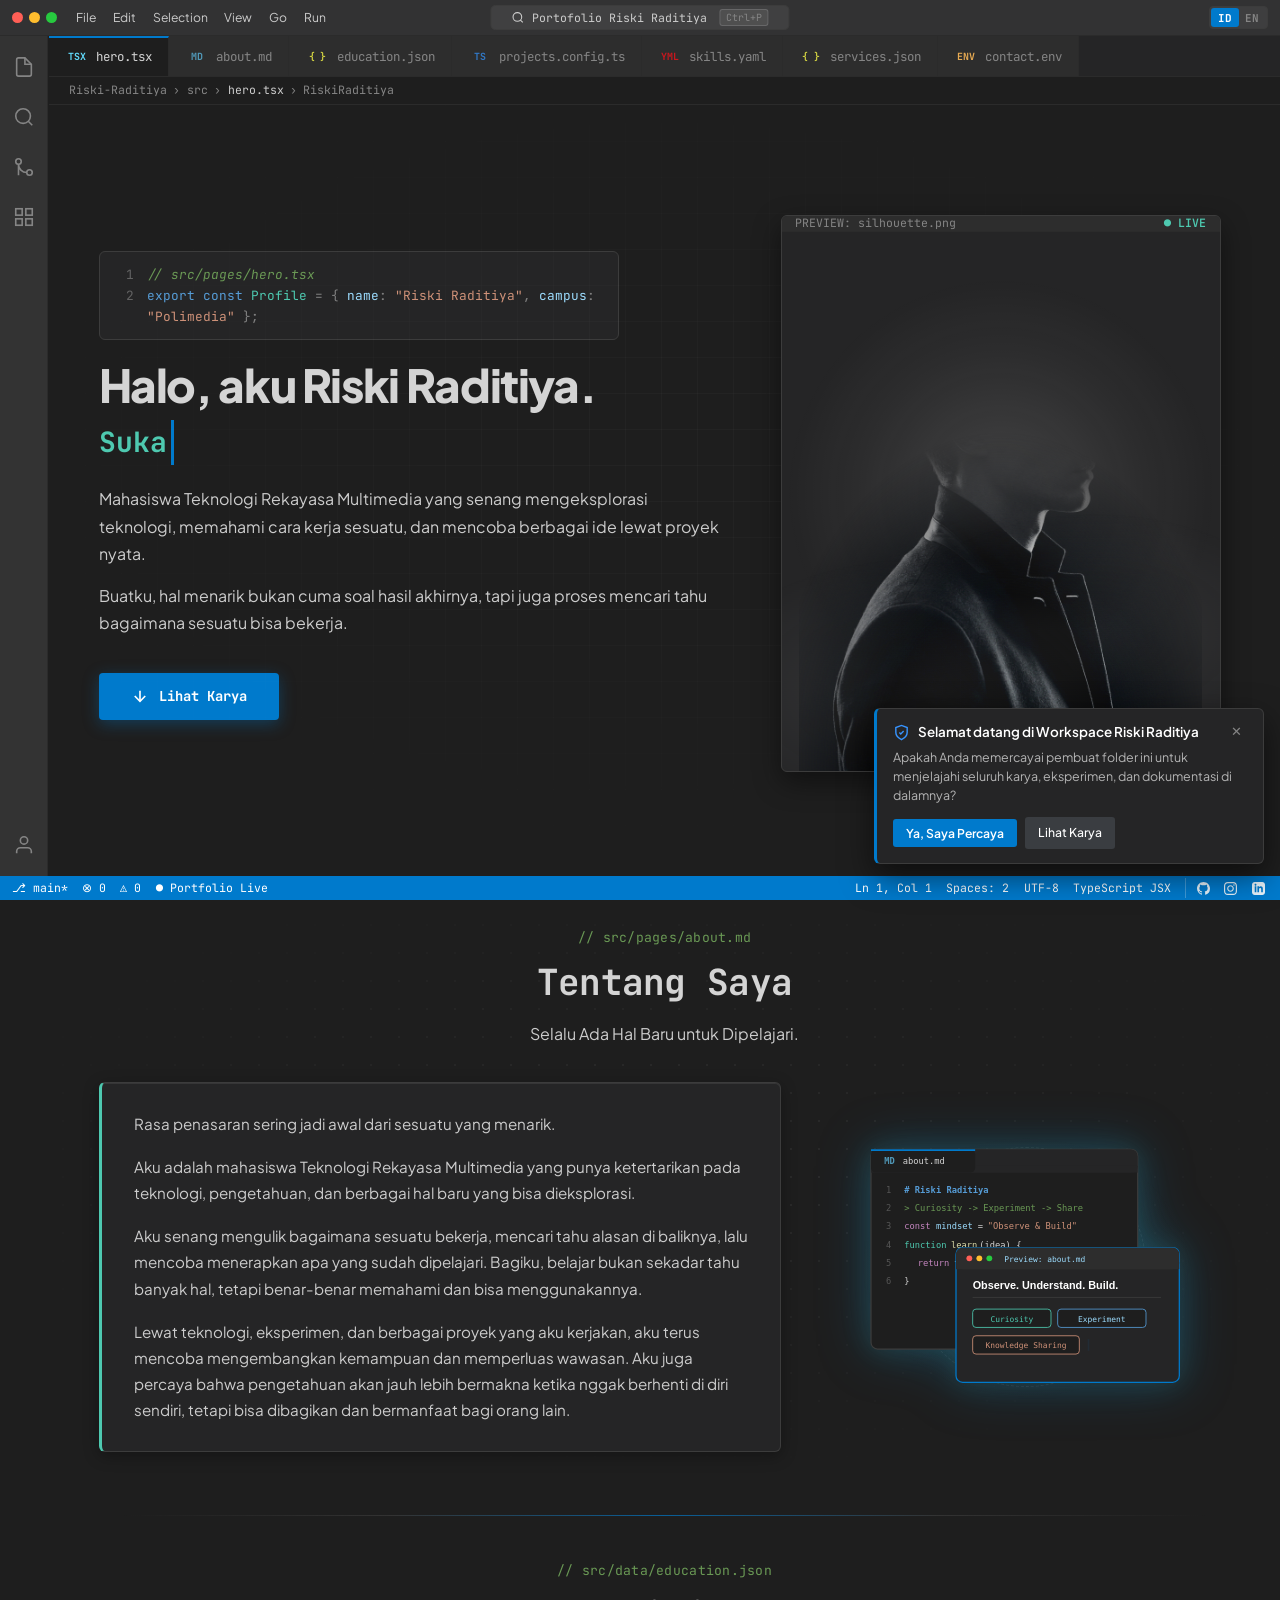
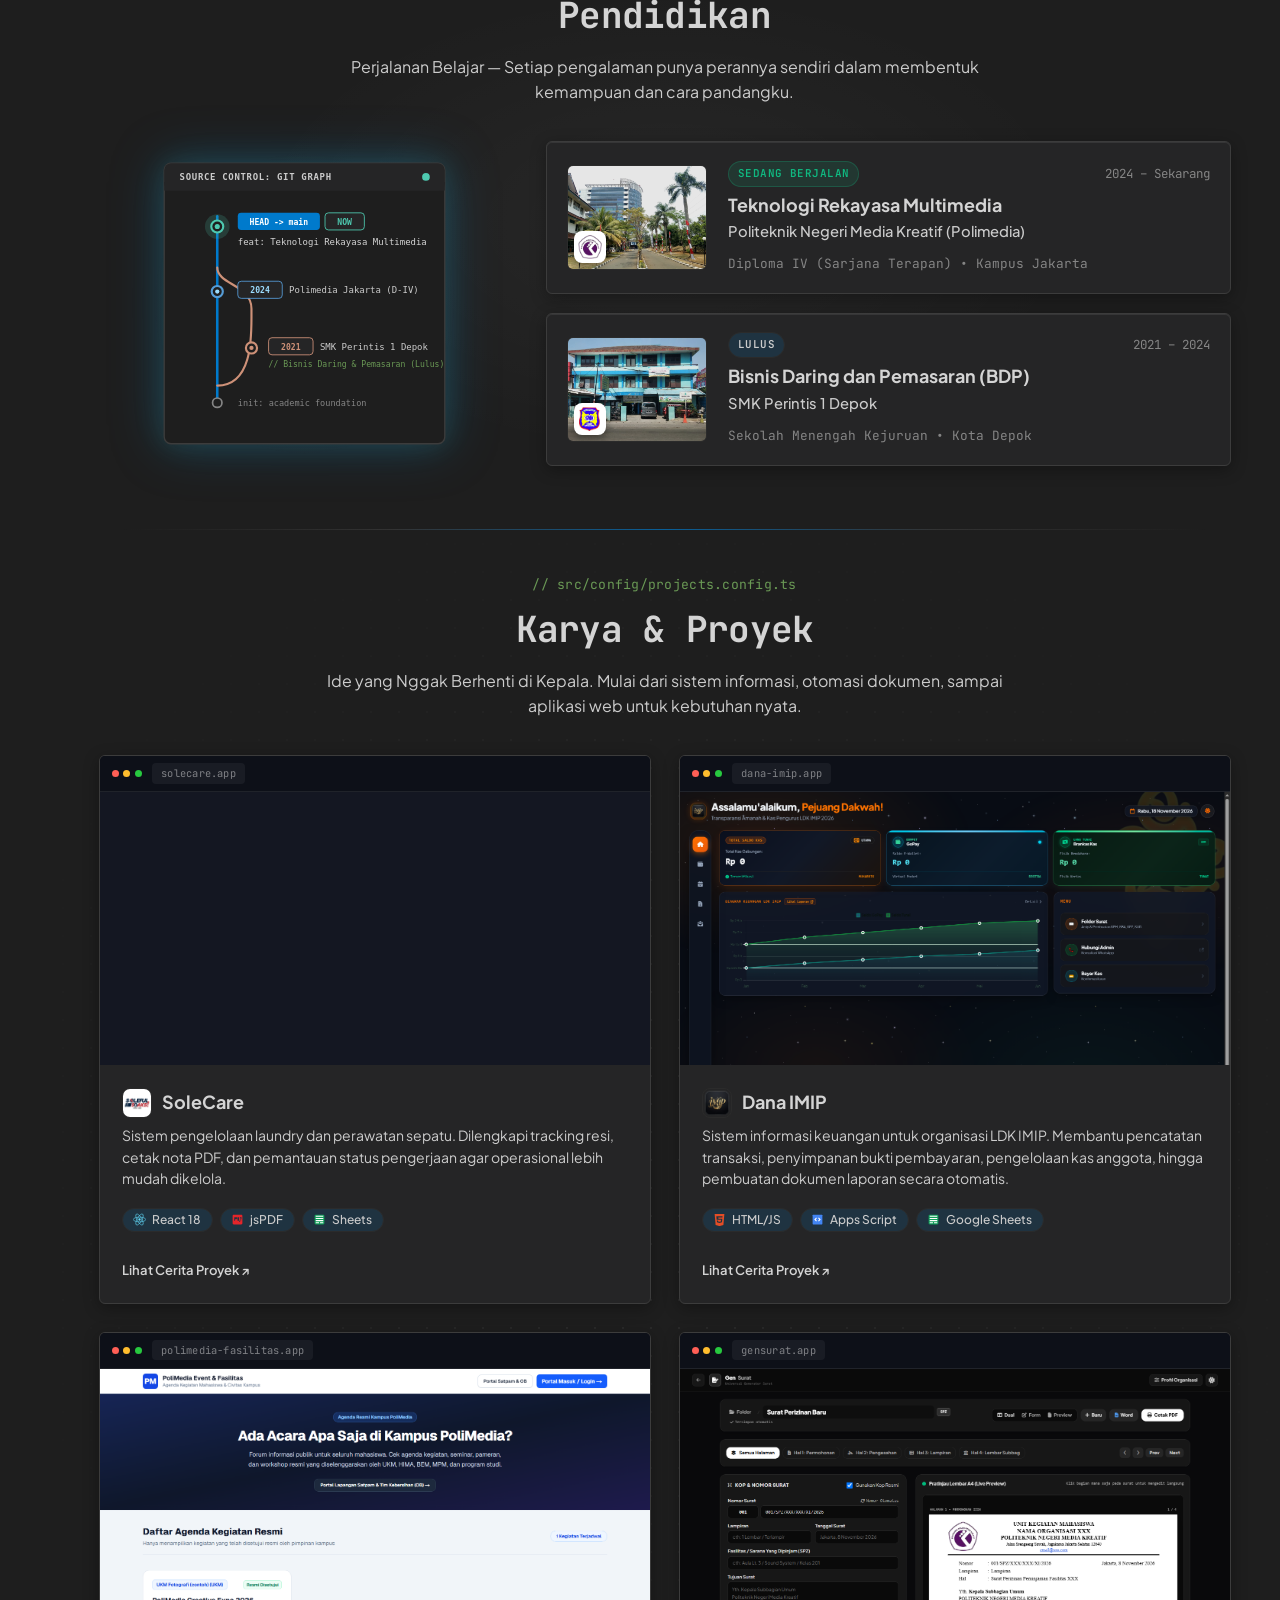
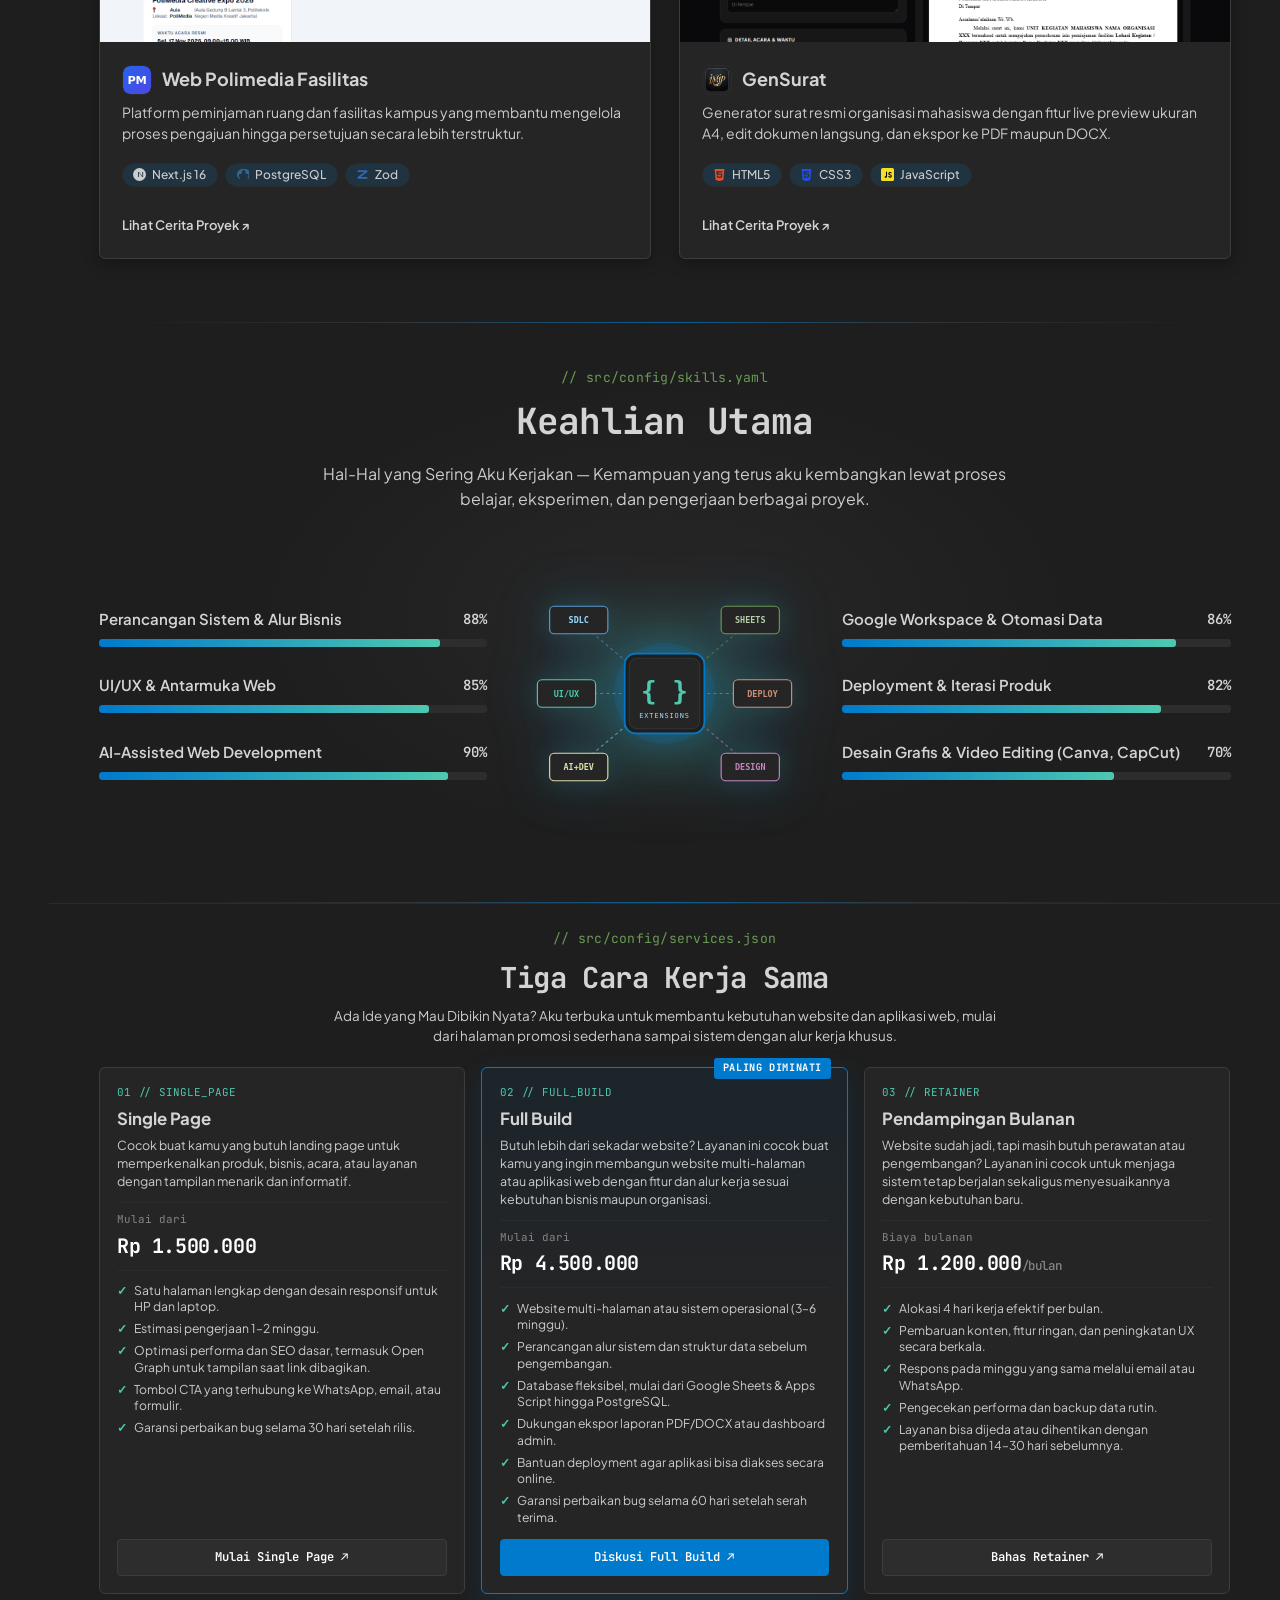
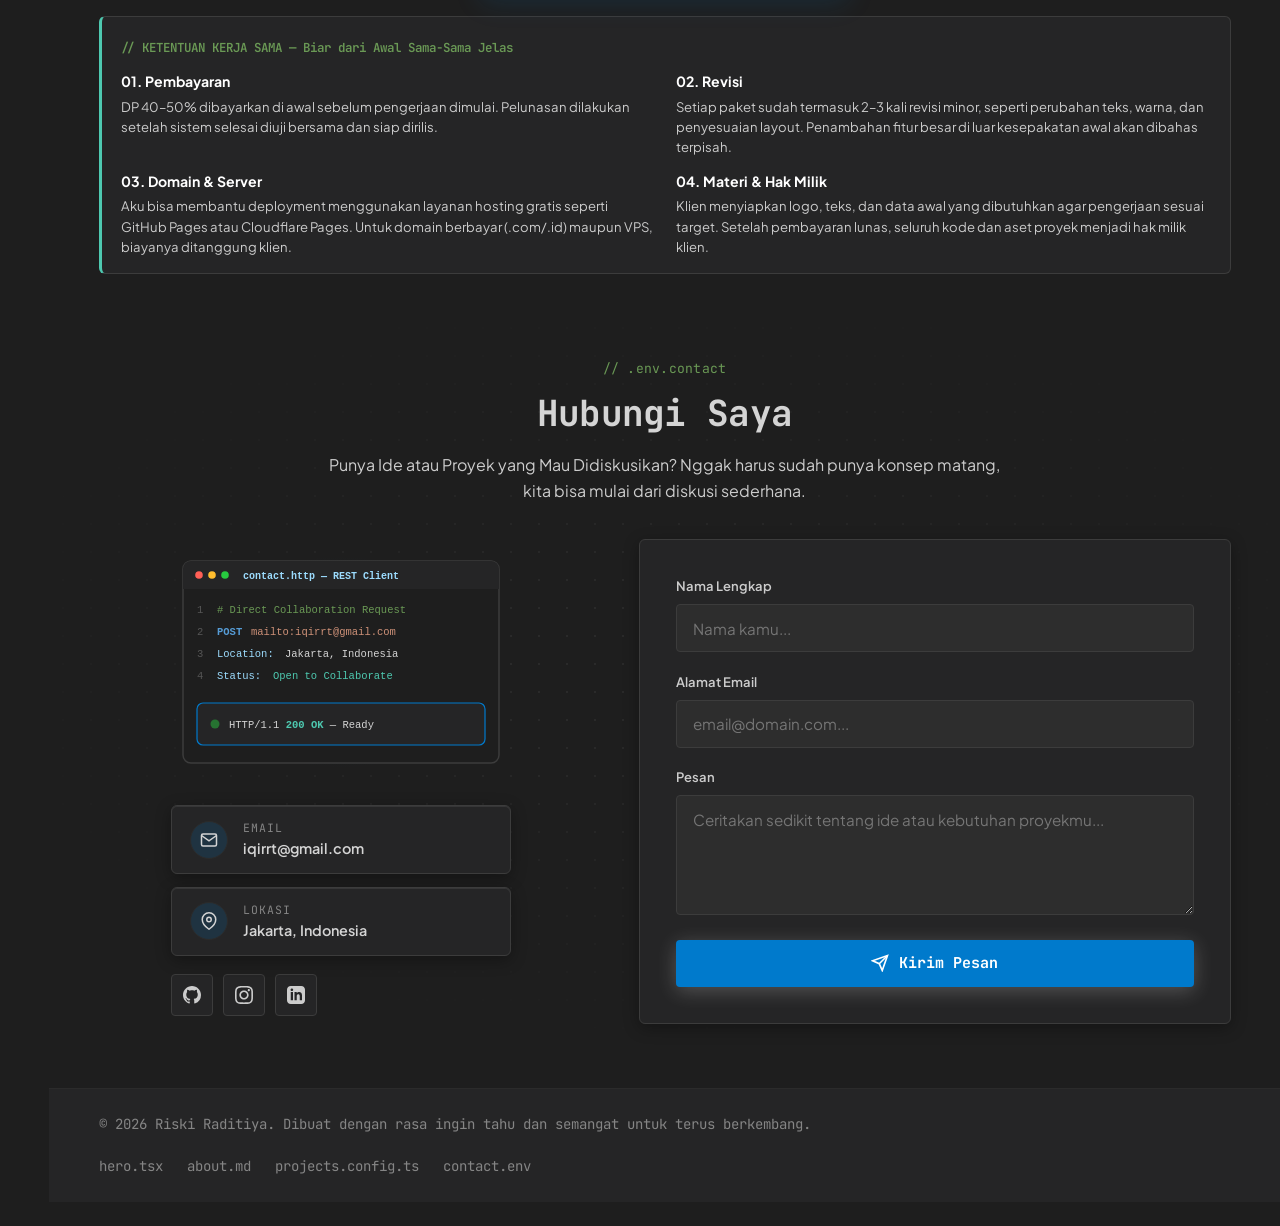
==== commit 424c616c: "fix(services): padatkan ukuran dan spacing section layanan agar muat satu layar laptop" ====
--- a/index.html
+++ b/index.html
@@ -19,7 +19,7 @@
   <link rel="preconnect" href="https://fonts.gstatic.com" crossorigin>
   <link rel="stylesheet" href="https://fonts.googleapis.com/css2?family=JetBrains+Mono:ital,wght@0,400;0,500;0,600;0,700;1,400&family=Plus+Jakarta+Sans:ital,wght@0,400;0,500;0,600;0,700;0,800;1,400&family=Space+Grotesk:wght@500;600;700&display=swap">
   <link rel="stylesheet" href="css/style.css?v=vscode1">
-  <link rel="stylesheet" href="css/vscode-theme.css?v=vscode8">
+  <link rel="stylesheet" href="css/vscode-theme.css?v=vscode9">
   <link rel="icon" href="data:image/svg+xml,<svg xmlns=%22http://www.w3.org/2000/svg%22 viewBox=%220 0 100 100%22><rect width=%22100%22 height=%22100%22 rx=%2218%22 fill=%22%23007acc%22/><text x=%2250%25%22 y=%2266%25%22 font-family=%22monospace%22 font-size=%2248%22 font-weight=%22bold%22 fill=%22white%22 text-anchor=%22middle%22>RR</text></svg>">
 </head>
 <body>
--- a/css/vscode-theme.css
+++ b/css/vscode-theme.css
@@ -1244,16 +1244,31 @@
    Services & Pricing Section (services.json)
    -------------------------------------------------------------------------- */
 .services-section {
-  padding: 2.75rem 0 4rem 0;
+  padding: 1.5rem 0 2.5rem 0;
   border-top: 1px solid var(--border-subtle);
+}
+
+.services-section .section-common-header {
+  margin-bottom: 1.25rem;
+}
+
+.services-section .section-title {
+  font-size: clamp(1.35rem, 1rem + 1.1vw, 1.8rem);
+}
+
+.services-section .section-subtitle {
+  font-size: 0.84rem;
+  margin-top: 0.35rem;
+  max-width: 68ch;
+  line-height: 1.5;
 }
 
 .pricing-3grid {
   display: grid;
   grid-template-columns: repeat(3, 1fr);
-  gap: 1.35rem;
+  gap: 1rem;
   align-items: stretch;
-  margin-bottom: 2rem;
+  margin-bottom: 1.35rem;
 }
 
 .pricing-card {
@@ -1261,7 +1276,7 @@
   background: var(--bg-secondary);
   border: 1px solid var(--border-card);
   border-radius: var(--radius-md);
-  padding: 1.65rem 1.45rem;
+  padding: 1.05rem 1.1rem;
   display: flex;
   flex-direction: column;
   transition: transform 0.2s ease, border-color 0.2s ease, box-shadow 0.2s ease;
@@ -1281,65 +1296,65 @@
 
 .pricing-featured-badge {
   position: absolute;
-  top: -11px;
-  right: 1.25rem;
+  top: -10px;
+  right: 1rem;
   background: var(--accent);
   color: #ffffff;
   font-family: var(--font-mono);
-  font-size: 0.68rem;
+  font-size: 0.64rem;
   font-weight: 700;
   text-transform: uppercase;
   letter-spacing: 0.06em;
-  padding: 0.2rem 0.65rem;
+  padding: 0.16rem 0.55rem;
   border-radius: 3px;
 }
 
 .pricing-tier-tag {
   font-family: var(--font-mono);
-  font-size: 0.72rem;
+  font-size: 0.68rem;
   color: var(--syn-type);
-  margin-bottom: 0.4rem;
+  margin-bottom: 0.25rem;
 }
 
 .pricing-title {
+  font-size: 1.05rem;
+  font-weight: 700;
+  color: var(--text-primary);
+  margin-bottom: 0.3rem;
+}
+
+.pricing-desc {
+  font-size: 0.78rem;
+  color: var(--text-secondary);
+  line-height: 1.42;
+  margin-bottom: 0.7rem;
+}
+
+.pricing-price-block {
+  padding: 0.5rem 0;
+  border-top: 1px solid var(--border-subtle);
+  border-bottom: 1px solid var(--border-subtle);
+  margin-bottom: 0.7rem;
+}
+
+.pricing-prefix {
+  display: block;
+  font-family: var(--font-mono);
+  font-size: 0.68rem;
+  color: var(--text-muted);
+  margin-bottom: 0.1rem;
+}
+
+.pricing-amount {
+  font-family: var(--font-mono);
   font-size: 1.25rem;
   font-weight: 700;
-  color: var(--text-primary);
-  margin-bottom: 0.45rem;
-}
-
-.pricing-desc {
-  font-size: 0.86rem;
-  color: var(--text-secondary);
-  line-height: 1.55;
-  margin-bottom: 1.25rem;
-}
-
-.pricing-price-block {
-  padding: 0.9rem 0;
-  border-top: 1px solid var(--border-subtle);
-  border-bottom: 1px solid var(--border-subtle);
-  margin-bottom: 1.25rem;
-}
-
-.pricing-prefix {
-  display: block;
-  font-family: var(--font-mono);
-  font-size: 0.72rem;
-  color: var(--text-muted);
-  margin-bottom: 0.2rem;
-}
-
-.pricing-amount {
-  font-family: var(--font-mono);
-  font-size: 1.55rem;
-  font-weight: 700;
   color: #ffffff;
   letter-spacing: -0.02em;
 }
 
 .pricing-period {
-  font-size: 0.85rem;
+  font-size: 0.78rem;
   font-weight: 500;
   color: var(--text-muted);
 }
@@ -1348,17 +1363,17 @@
   list-style: none;
   display: flex;
   flex-direction: column;
-  gap: 0.65rem;
-  margin-bottom: 1.5rem;
+  gap: 0.34rem;
+  margin-bottom: 0.85rem;
   flex: 1;
 }
 
 .pricing-features li {
   position: relative;
-  padding-left: 1.2rem;
-  font-size: 0.84rem;
+  padding-left: 1.05rem;
+  font-size: 0.76rem;
   color: var(--text-secondary);
-  line-height: 1.48;
+  line-height: 1.36;
 }
 
 .pricing-features li::before {
@@ -1374,10 +1389,10 @@
   align-items: center;
   justify-content: center;
   width: 100%;
-  padding: 0.7rem 1rem;
+  padding: 0.5rem 0.8rem;
   border-radius: var(--radius-sm);
   font-family: var(--font-mono);
-  font-size: 0.82rem;
+  font-size: 0.76rem;
   font-weight: 600;
   background: var(--bg-tertiary);
   color: #ffffff;
@@ -1405,16 +1420,16 @@
   border: 1px solid var(--border-card);
   border-left: 3px solid var(--syn-type);
   border-radius: var(--radius-md);
-  padding: 1.35rem 1.5rem;
+  padding: 1rem 1.2rem;
 }
 
 .terms-header {
-  margin-bottom: 1rem;
+  margin-bottom: 0.75rem;
 }
 
 .terms-comment {
   font-family: var(--font-mono);
-  font-size: 0.8rem;
+  font-size: 0.78rem;
   font-weight: 600;
   color: var(--syn-comment);
 }
@@ -1422,7 +1437,7 @@
 .terms-grid {
   display: grid;
   grid-template-columns: repeat(2, 1fr);
-  gap: 1.1rem 1.75rem;
+  gap: 0.75rem 1.35rem;
 }
 
 .term-item strong {
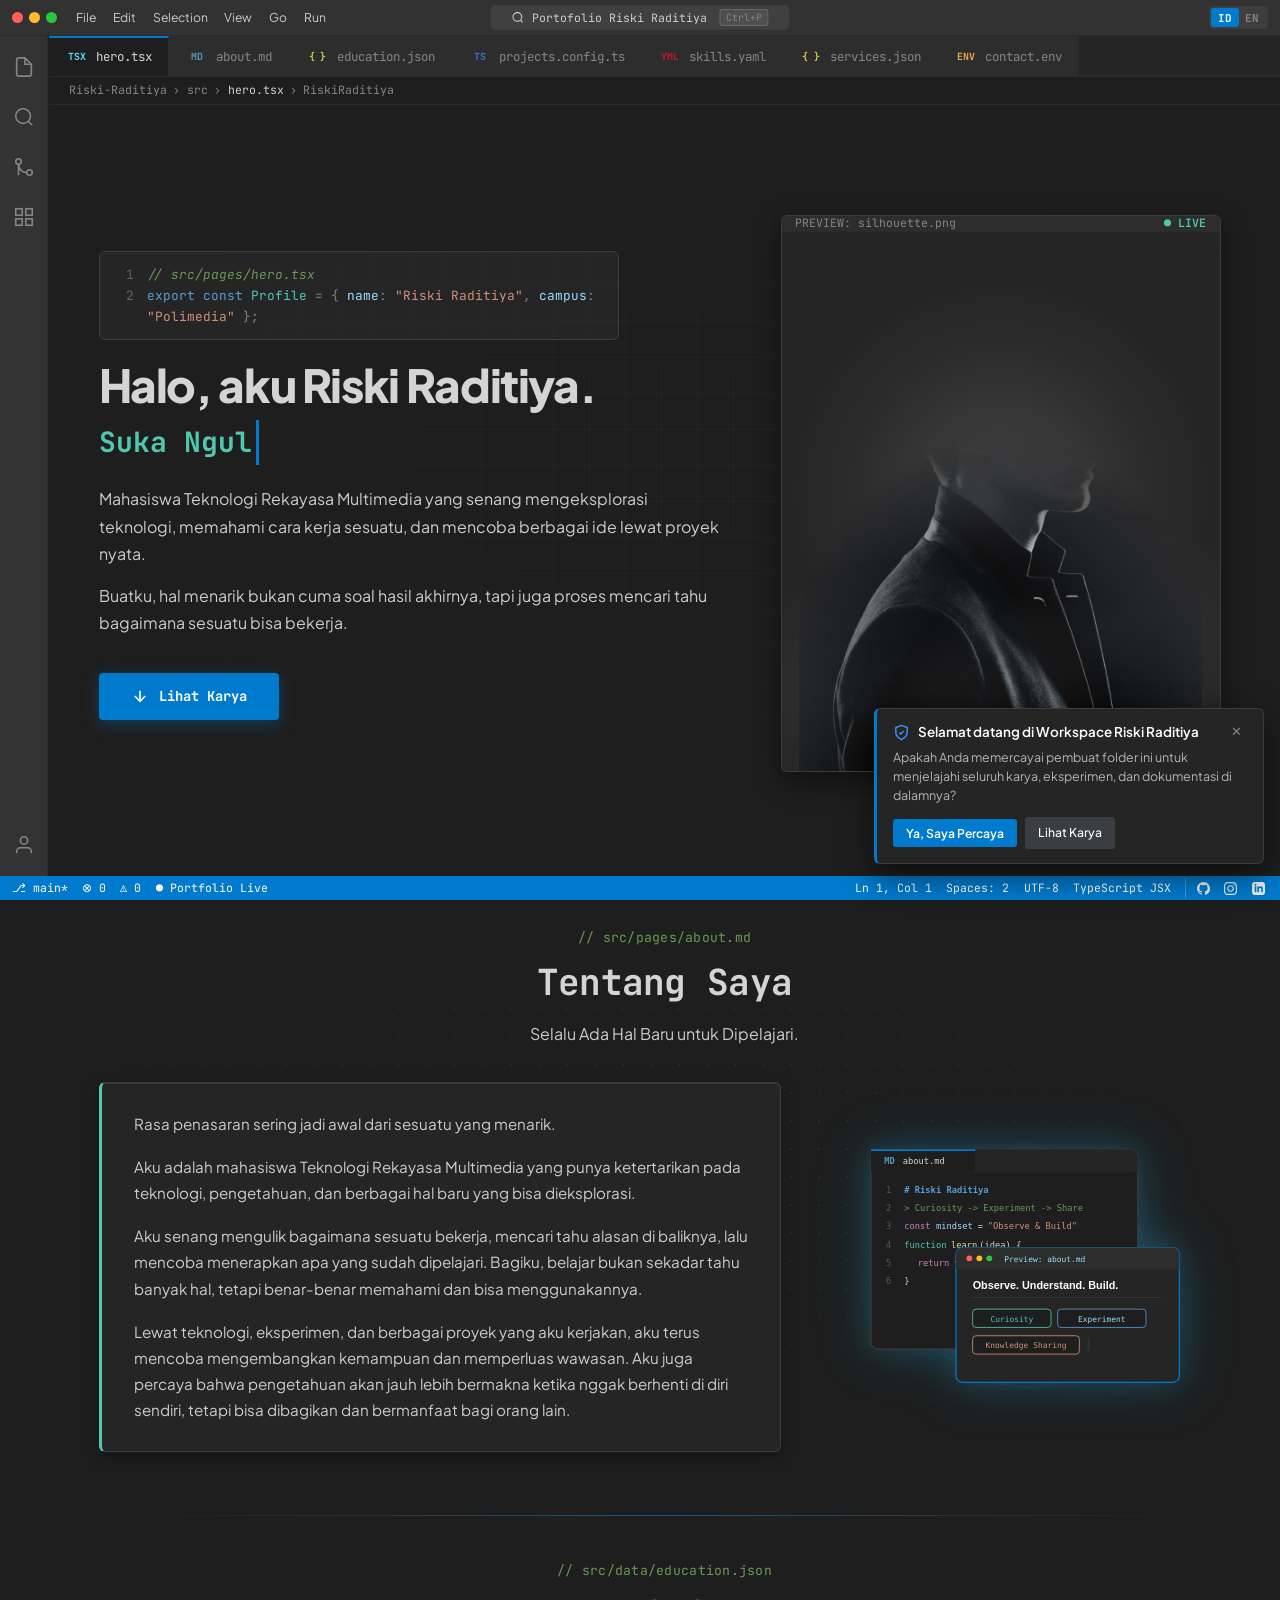
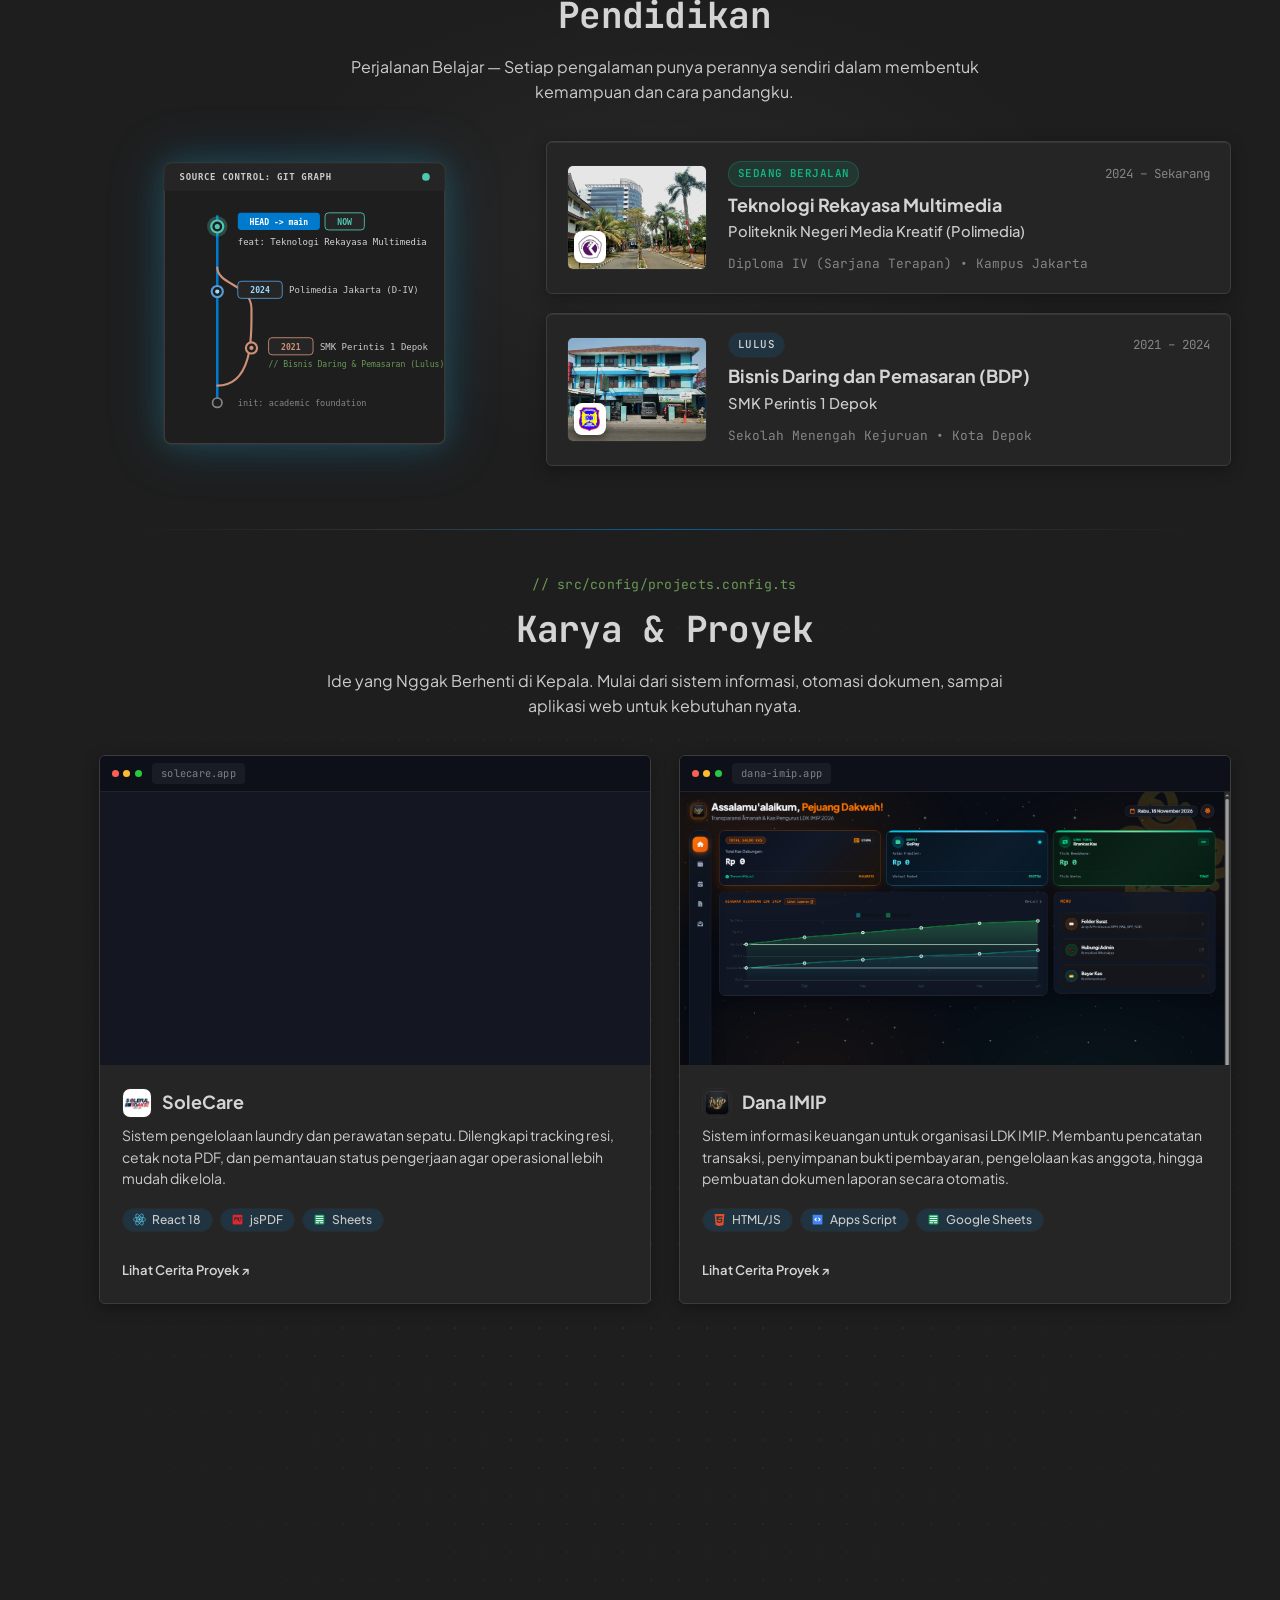
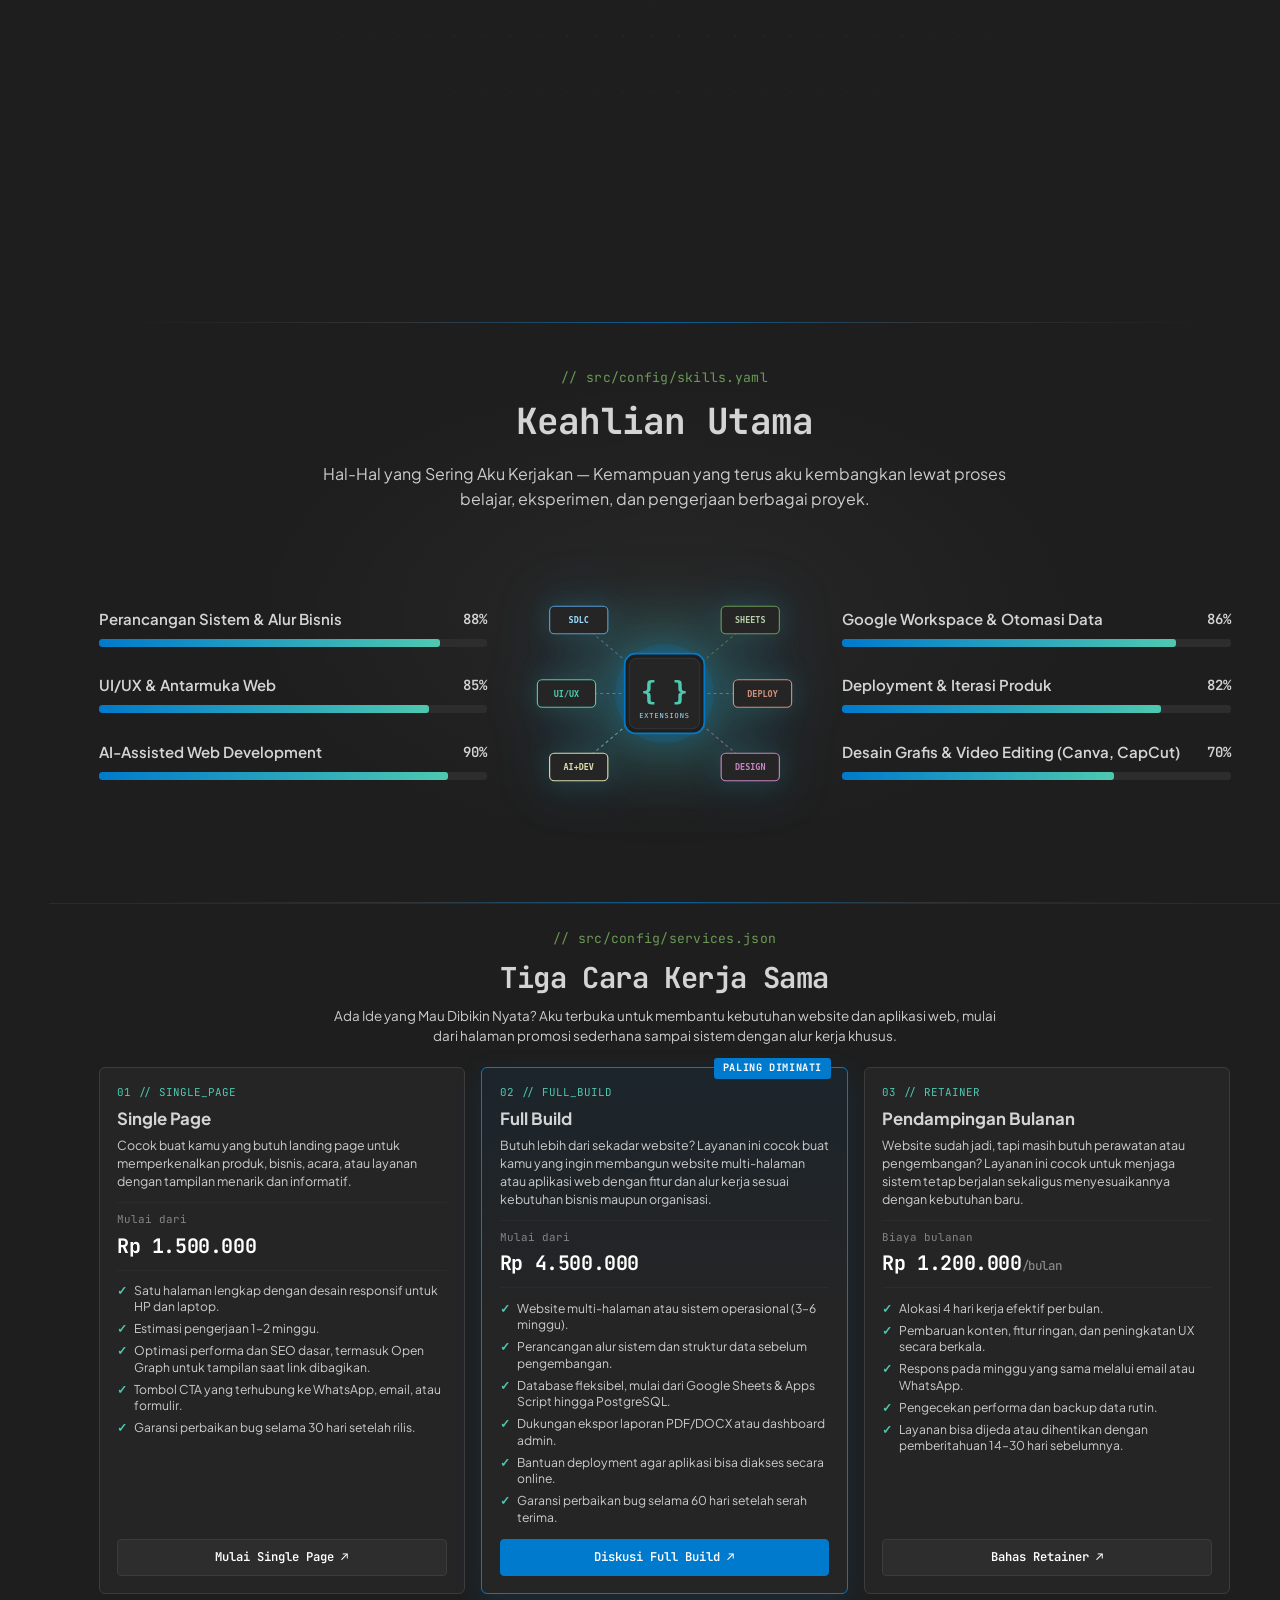
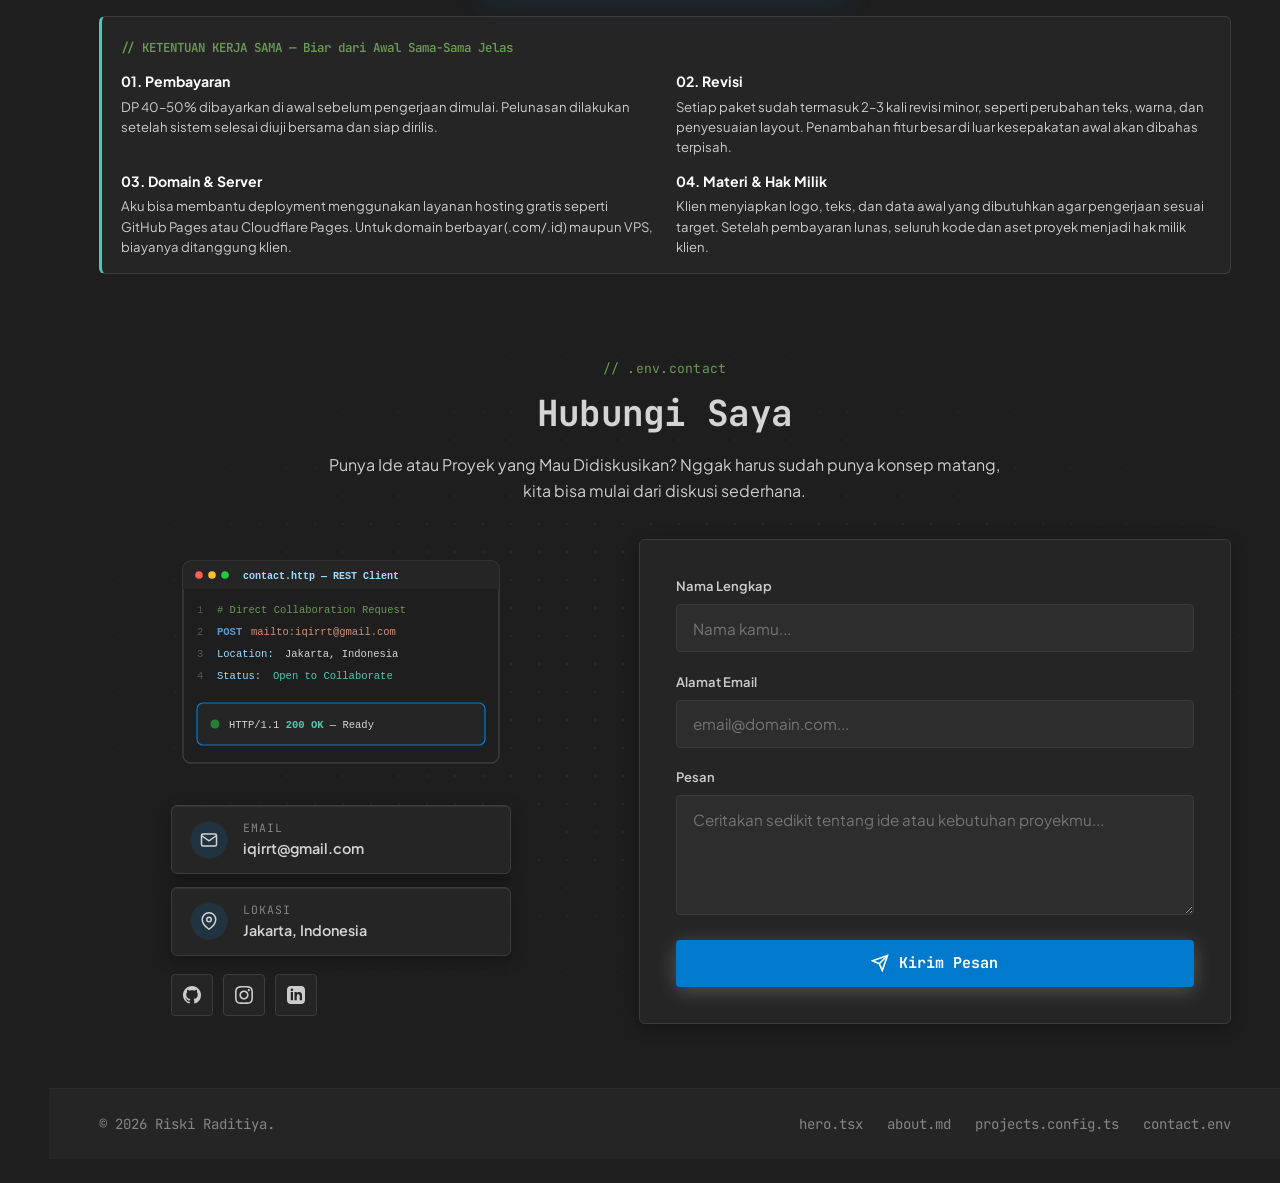
==== commit 42ff421c: "fix(footer): hapus tagline panjang dan kembalikan footer ringkas seperti sebelumnya" ====
--- a/index.html
+++ b/index.html
@@ -801,7 +801,7 @@
     <div class="container">
       <div class="footer-content">
         <div class="footer-left">
-          <span data-i18n="footer_copy">&copy; 2026 Riski Raditiya. Dibuat dengan rasa ingin tahu dan semangat untuk terus berkembang.</span>
+          <span data-i18n="footer_copy">&copy; 2026 Riski Raditiya.</span>
         </div>
         <ul class="footer-links">
           <li><a href="#hero">hero.tsx</a></li>
@@ -876,7 +876,7 @@
 
   <!-- Scripts -->
   <script src="js/data.js"></script>
-  <script src="js/i18n.js"></script>
+  <script src="js/i18n.js?v=vscode2"></script>
   <script src="js/theme-transition.js"></script>
   <script src="js/main.js"></script>
 </body>
